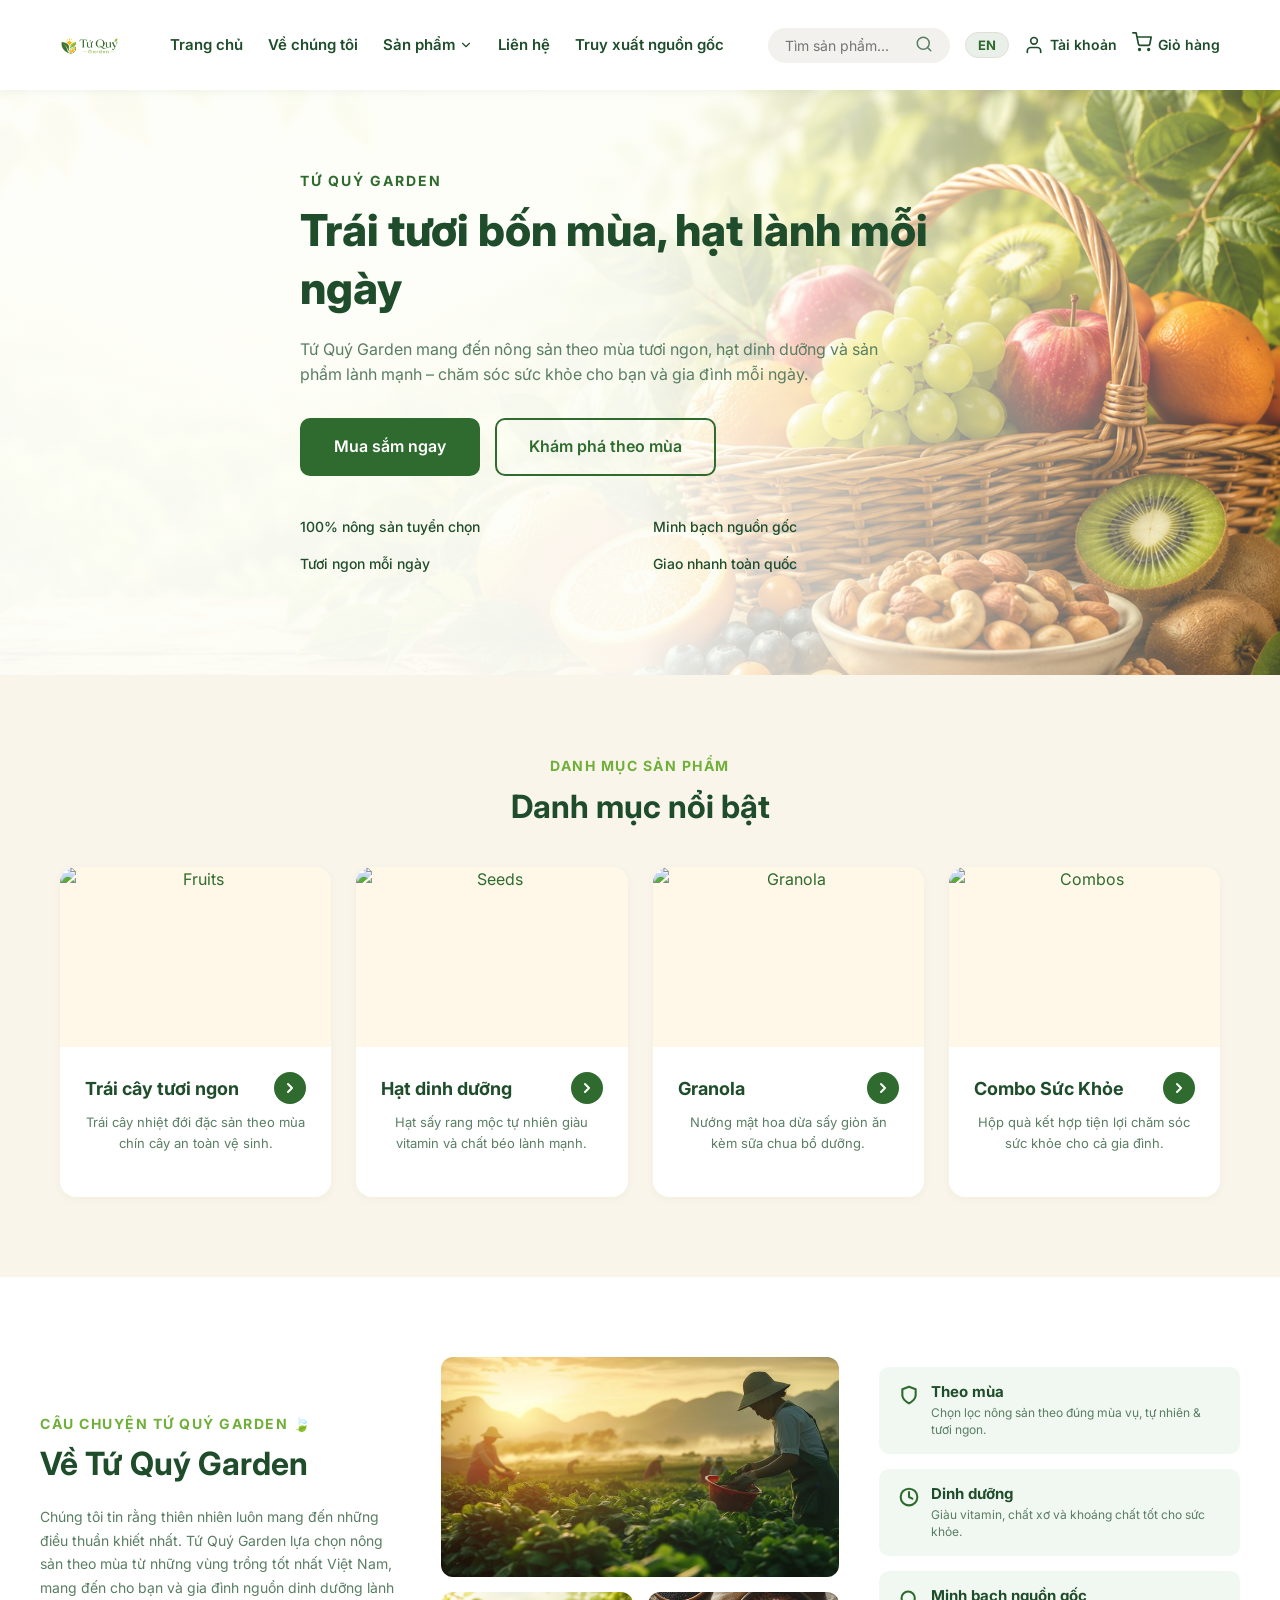
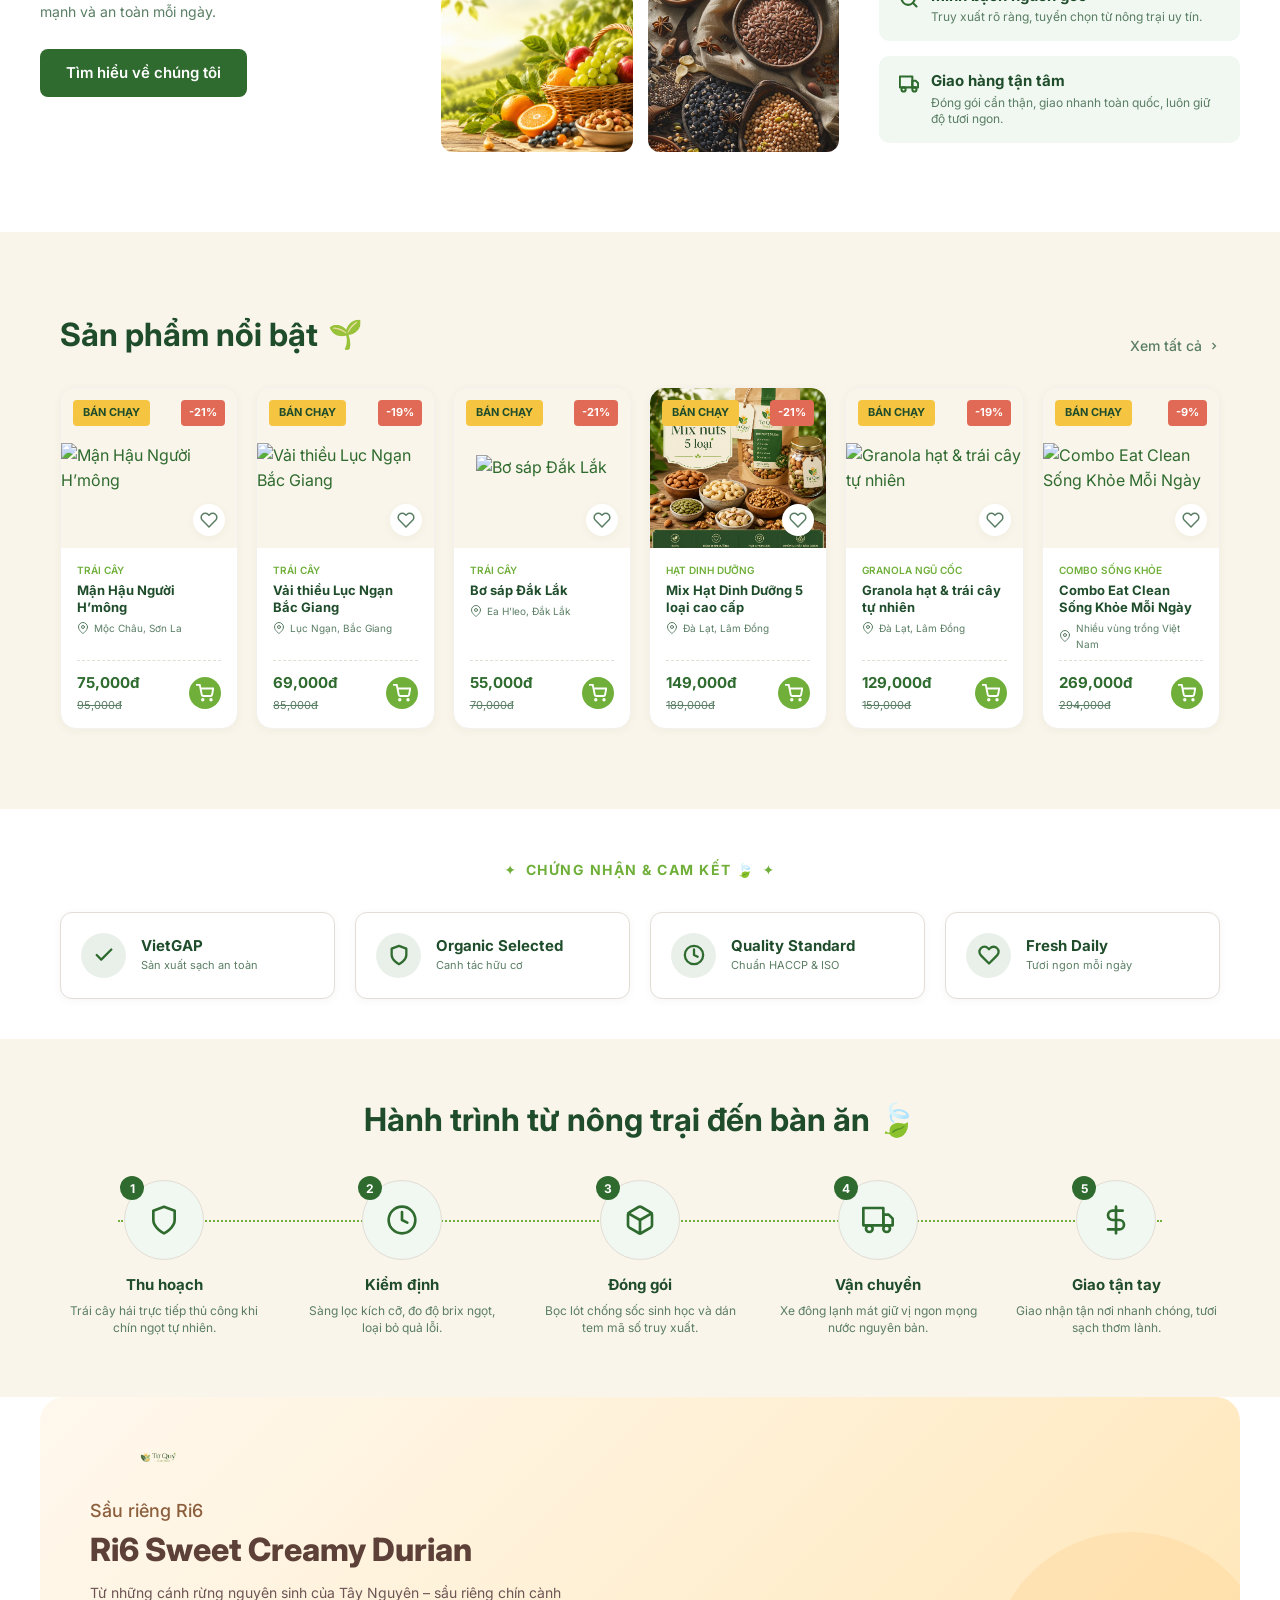
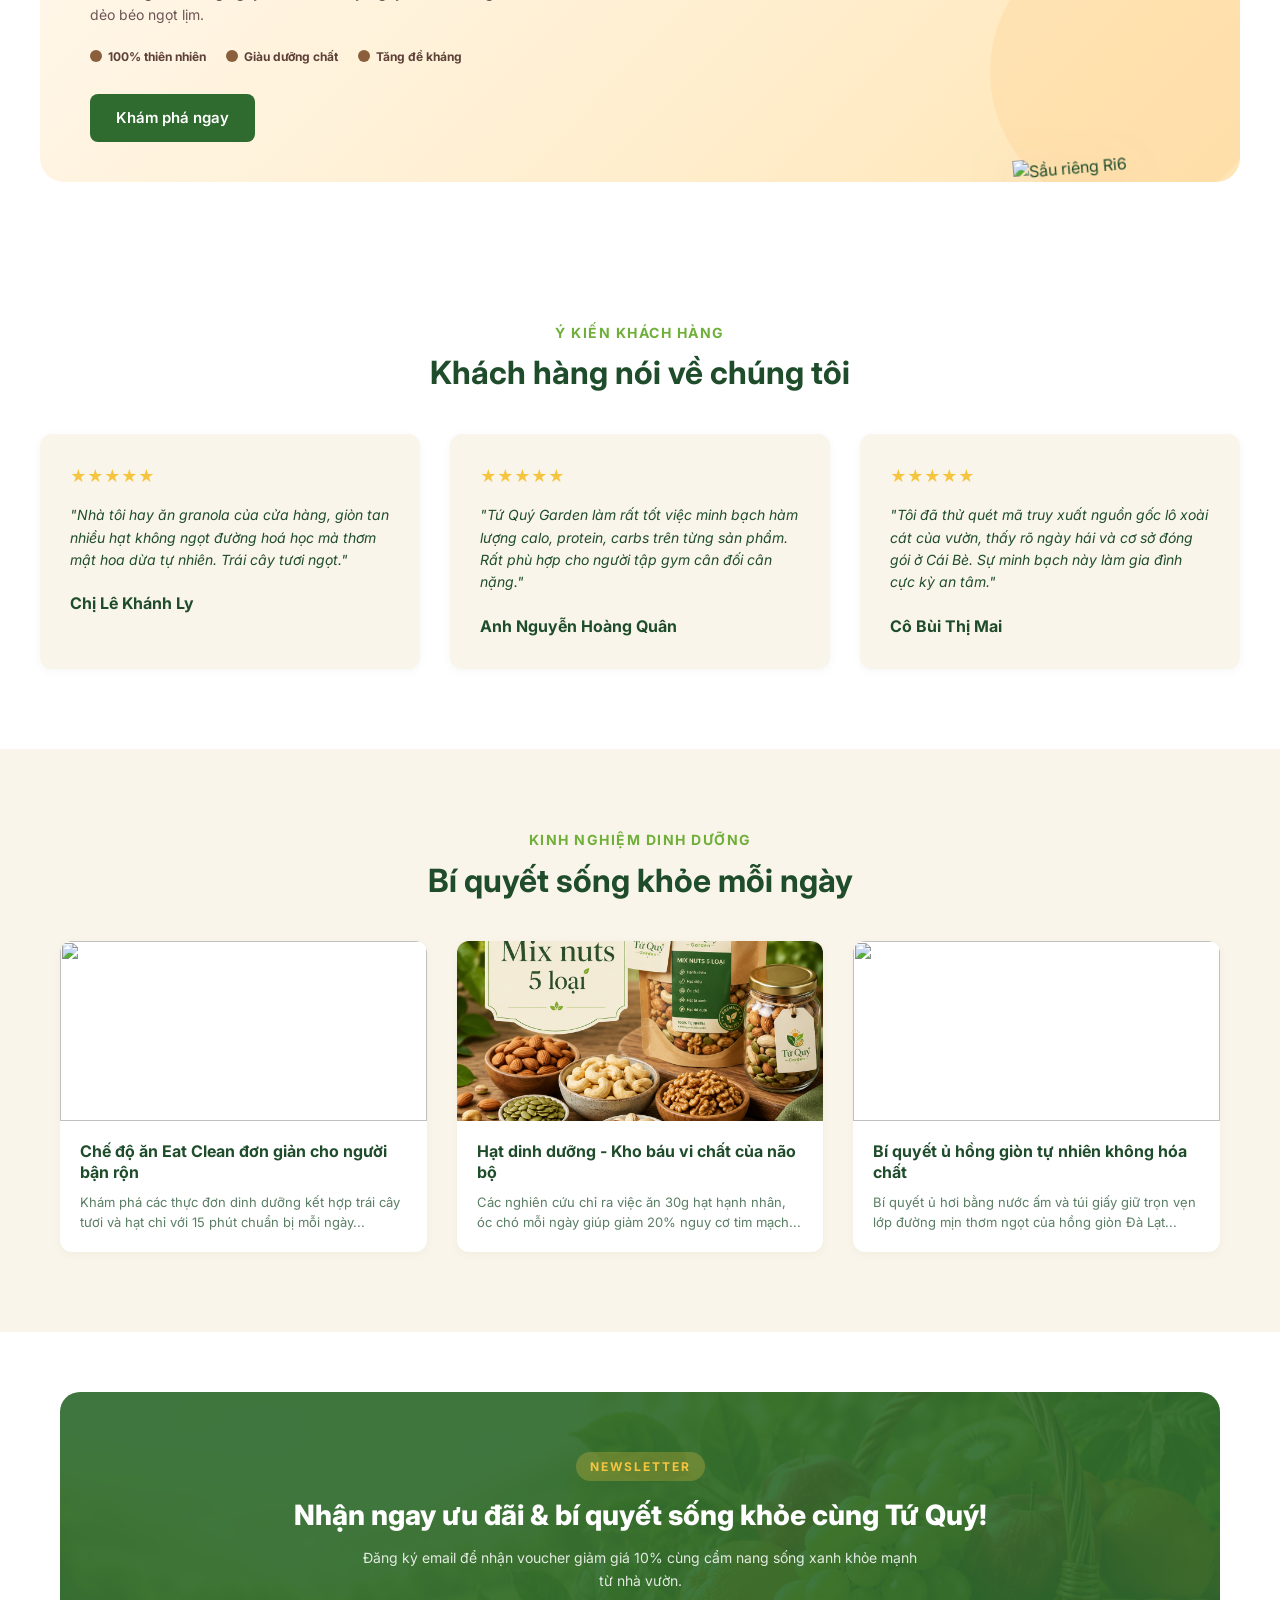
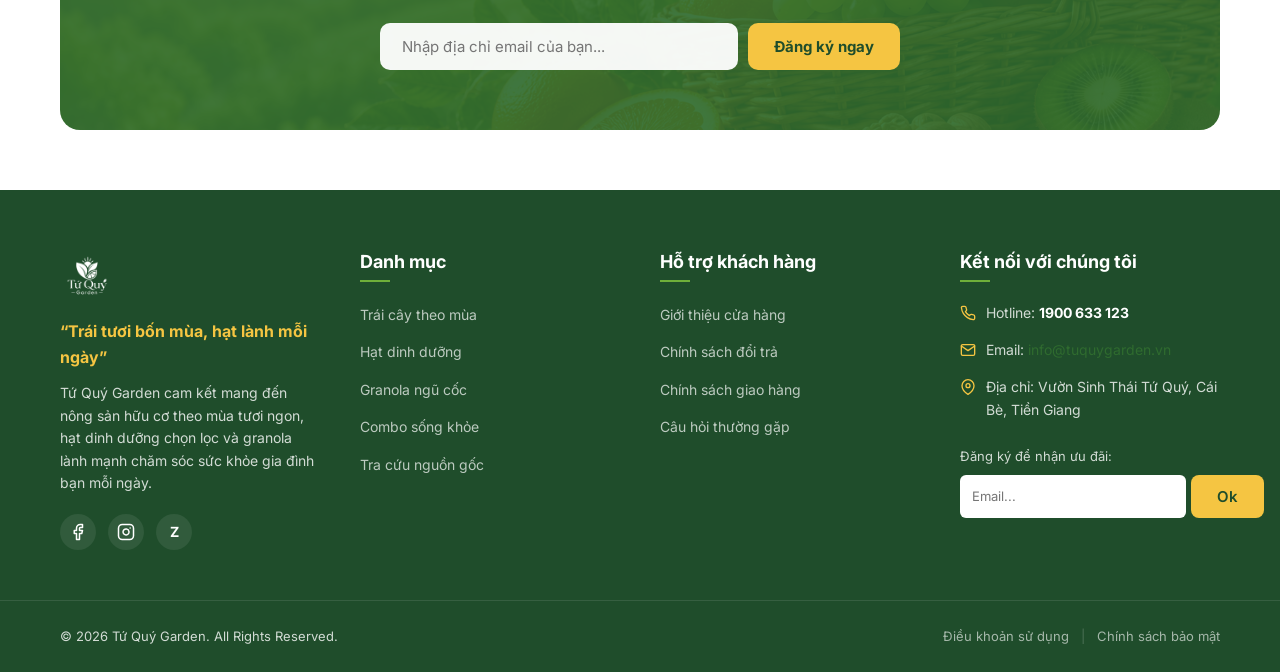
==== index.html @ 24386ca0 "Initial commit - Push code do an" ====
<!DOCTYPE html>
<html lang="vi">
<head>
  <meta charset="UTF-8">
  <meta name="viewport" content="width=device-width, initial-scale=1.0">
  <title>Tứ Quý Garden | Trái Tươi Bốn Mùa, Hạt Lành Mỗi Ngày</title>
  <meta name="description" content="Tứ Quý Garden cung cấp nông sản sạch theo mùa, hạt dinh dưỡng cao cấp, granola hữu cơ sấy tự nhiên và combo sống khỏe.">
  <link rel="icon" type="image/png" href="images/logo/logo.png">
  <link rel="stylesheet" href="styles/main.css">
</head>
<body class="lang-vi">

  <!-- HEADER -->
  <header class="main-header">
    <div class="header-container container">
      <!-- Logo -->
      <a href="index.html" class="logo">
        <img src="images/logo/logo ngang.png" alt="Tứ Quý Garden Logo" class="logo-img">
      </a>

      <!-- Mobile toggle menu -->
      <button class="mobile-toggle" id="mobile-toggle" aria-label="Toggle Navigation">
        <svg xmlns="http://www.w3.org/2000/svg" width="24" height="24" viewBox="0 0 24 24" fill="none" stroke="currentColor" stroke-width="2" stroke-linecap="round" stroke-linejoin="round">
          <line x1="3" y1="12" x2="21" y2="12"></line>
          <line x1="3" y1="6" x2="21" y2="6"></line>
          <line x1="3" y1="18" x2="21" y2="18"></line>
        </svg>
      </button>

      <!-- Navigation links -->
      <nav class="main-nav" id="main-nav">
        <ul class="nav-list">
          <li>
            <a href="index.html" class="nav-link">
              <span class="lang-vi">Trang chủ</span>
              <span class="lang-en">Home</span>
            </a>
          </li>
          <li>
            <a href="about.html" class="nav-link">
              <span class="lang-vi">Về chúng tôi</span>
              <span class="lang-en">About Us</span>
            </a>
          </li>
          <li class="dropdown">
            <a href="products.html" class="nav-link dropdown-toggle">
              <span class="lang-vi">Sản phẩm</span>
              <span class="lang-en">Products</span>
              <svg xmlns="http://www.w3.org/2000/svg" width="14" height="14" viewBox="0 0 24 24" fill="none" stroke="currentColor" stroke-width="2" stroke-linecap="round" stroke-linejoin="round" class="dropdown-chevron">
                <polyline points="6 9 12 15 18 9"></polyline>
              </svg>
            </a>
            <ul class="dropdown-menu">
              <li>
                <a href="products.html?category=all">
                  <span class="lang-vi">Tất cả sản phẩm</span>
                  <span class="lang-en">All Products</span>
                </a>
              </li>
              <li>
                <a href="products.html?category=Fruits">
                  <span class="lang-vi">Trái cây tươi</span>
                  <span class="lang-en">Fresh Fruits</span>
                </a>
              </li>
              <li>
                <a href="products.html?category=Nutritional Seeds">
                  <span class="lang-vi">Hạt dinh dưỡng</span>
                  <span class="lang-en">Nutritional Seeds</span>
                </a>
              </li>
              <li>
                <a href="products.html?category=Granola">
                  <span class="lang-vi">Granola ngũ cốc</span>
                  <span class="lang-en">Granola</span>
                </a>
              </li>
              <li>
                <a href="products.html?category=Combo Healthy">
                  <span class="lang-vi">Combo sống khỏe</span>
                  <span class="lang-en">Combo Healthy</span>
                </a>
              </li>
              <li>
                <a href="products.html?season=seasonal">
                  <span class="lang-vi">Sản phẩm theo mùa</span>
                  <span class="lang-en">Seasonal Products</span>
                </a>
              </li>
            </ul>
          </li>
          <li>
            <a href="#footer-contact" class="nav-link">
              <span class="lang-vi">Liên hệ</span>
              <span class="lang-en">Contact</span>
            </a>
          </li>
          <li>
            <a href="traceability.html" class="nav-link">
              <span class="lang-vi">Truy xuất nguồn gốc</span>
              <span class="lang-en">Traceability</span>
            </a>
          </li>
        </ul>
      </nav>

      <!-- Right actions -->
      <div class="header-actions">
        <!-- Search bar -->
        <div class="search-bar">
          <input type="text" placeholder="Tìm sản phẩm..." id="header-search-input">
          <button class="search-btn" id="header-search-btn" aria-label="Search">
            <svg xmlns="http://www.w3.org/2000/svg" width="18" height="18" viewBox="0 0 24 24" fill="none" stroke="currentColor" stroke-width="2" stroke-linecap="round" stroke-linejoin="round">
              <circle cx="11" cy="11" r="8"></circle>
              <line x1="21" y1="21" x2="16.65" y2="16.65"></line>
            </svg>
          </button>
        </div>

        <!-- Language toggle button -->
        <button class="lang-switch-btn" id="lang-toggle-btn" title="Toggle Language">
          <span class="lang-vi">EN</span>
          <span class="lang-en">VI</span>
        </button>

        <!-- Account -->
        <a href="login.html" class="action-icon-btn profile-btn" id="header-profile-btn" title="Tài khoản">
          <svg xmlns="http://www.w3.org/2000/svg" width="20" height="20" viewBox="0 0 24 24" fill="none" stroke="currentColor" stroke-width="2" stroke-linecap="round" stroke-linejoin="round">
            <path d="M20 21v-2a4 4 0 0 0-4-4H8a4 4 0 0 0-4 4v2"></path>
            <circle cx="12" cy="7" r="4"></circle>
          </svg>
          <span class="btn-text">
            <span class="lang-vi" id="header-profile-txt-vi">Tài khoản</span>
            <span class="lang-en" id="header-profile-txt-en">Account</span>
          </span>
        </a>

        <!-- Cart -->
        <a href="cart.html" class="action-icon-btn cart-btn" title="Giỏ hàng">
          <div class="cart-icon-wrapper">
            <svg xmlns="http://www.w3.org/2000/svg" width="20" height="20" viewBox="0 0 24 24" fill="none" stroke="currentColor" stroke-width="2" stroke-linecap="round" stroke-linejoin="round">
              <circle cx="9" cy="21" r="1"></circle>
              <circle cx="20" cy="21" r="1"></circle>
              <path d="M1 1h4l2.68 13.39a2 2 0 0 0 2 1.61h9.72a2 2 0 0 0 2-1.61L23 6H6"></path>
            </svg>
            <span class="cart-badge" id="header-cart-badge" style="display:none;">0</span>
          </div>
          <span class="btn-text">
            <span class="lang-vi">Giỏ hàng</span>
            <span class="lang-en">Cart</span>
          </span>
        </a>
      </div>
    </div>
  </header>

  <!-- HERO SECTION -->
  <section class="hero-section" style="background-image: url('images/image/trái cây.png'); background-size: cover; background-position: center; background-repeat: no-repeat; position: relative;">
    <!-- Overlay for readability -->
    <div style="position: absolute; inset: 0; background: linear-gradient(90deg, rgba(253,254,249,0.97) 0%, rgba(253,254,249,0.95) 50%, rgba(253,254,249,0.5) 80%, rgba(253,254,249,0.15) 100%);"></div>
    <div class="container hero-container-grid" style="position: relative; z-index: 1;">
      <div class="hero-content">
        <span class="hero-tagline">Tứ Quý Garden</span>
        <h1 class="hero-title">
          <span class="lang-vi">Trái tươi bốn mùa, hạt lành mỗi ngày</span>
          <span class="lang-en">Fresh fruits four seasons, healthy seeds every day</span>
        </h1>
        <p class="hero-desc">
          <span class="lang-vi">Tứ Quý Garden mang đến nông sản theo mùa tươi ngon, hạt dinh dưỡng và sản phẩm lành mạnh – chăm sóc sức khỏe cho bạn và gia đình mỗi ngày.</span>
          <span class="lang-en">Tứ Quý Garden delivers fresh seasonal fruits, nutritional seeds, and clean healthy items – nourishing your family's health every day.</span>
        </p>
        <div class="hero-actions">
          <a href="products.html" class="btn btn-primary btn-lg">
            <span class="lang-vi">Mua sắm ngay</span>
            <span class="lang-en">Shop Now</span>
          </a>
          <a href="products.html?season=seasonal" class="btn btn-outline btn-lg">
            <span class="lang-vi">Khám phá theo mùa</span>
            <span class="lang-en">Explore Seasonal</span>
          </a>
        </div>
        
        <div class="hero-badges-grid">
          <div class="hero-badge-item">
            <img src="https://img.icons8.com/fluency/40/checked-checkbox.png" width="36" height="36" alt="" style="border-radius:50%; flex-shrink:0;" onerror="this.style.display='none'">
            <span class="lang-vi">100% nông sản tuyển chọn</span>
            <span class="lang-en">100% premium agriculture</span>
          </div>
          <div class="hero-badge-item">
            <img src="https://img.icons8.com/fluency/40/map-pin.png" width="36" height="36" alt="" style="border-radius:50%; flex-shrink:0;" onerror="this.style.display='none'">
            <span class="lang-vi">Minh bạch nguồn gốc</span>
            <span class="lang-en">Clear origin trace</span>
          </div>
          <div class="hero-badge-item">
            <img src="https://img.icons8.com/fluency/40/leaf.png" width="36" height="36" alt="" style="border-radius:50%; flex-shrink:0;" onerror="this.style.display='none'">
            <span class="lang-vi">Tươi ngon mỗi ngày</span>
            <span class="lang-en">Fresh every day</span>
          </div>
          <div class="hero-badge-item">
            <img src="https://img.icons8.com/fluency/40/delivery.png" width="36" height="36" alt="" style="border-radius:50%; flex-shrink:0;" onerror="this.style.display='none'">
            <span class="lang-vi">Giao nhanh toàn quốc</span>
            <span class="lang-en">Fast nationwide delivery</span>
          </div>
        </div>
      </div>

      <div class="hero-image-wrapper" style="display:none;"></div>
    </div>
  </section>

  <!-- CATEGORIES -->
  <section class="section bg-cream-light">
    <div class="container text-center">
      <span class="section-tag">
        <span class="lang-vi">Danh mục sản phẩm</span>
        <span class="lang-en">Product Catalog</span>
      </span>
      <h2 class="section-title">
        <span class="lang-vi">Danh mục nổi bật</span>
        <span class="lang-en">Featured Categories</span>
      </h2>
      
      <div class="category-grid">
        <!-- Card 1 -->
        <a href="products.html?category=Fruits" class="category-card hover-lift">
          <div class="cat-img-container">
            <img src="images/fruits/Xoài cát Hòa Lộc.png" alt="Fruits">
          </div>
          <div class="cat-body">
            <div class="cat-title-row">
              <h3>
                <span class="lang-vi">Trái cây tươi ngon</span>
                <span class="lang-en">Fresh Fruits</span>
              </h3>
              <div class="cat-arrow-btn">
                <svg xmlns="http://www.w3.org/2000/svg" width="16" height="16" viewBox="0 0 24 24" fill="none" stroke="currentColor" stroke-width="3" stroke-linecap="round" stroke-linejoin="round"><polyline points="9 18 15 12 9 6"></polyline></svg>
              </div>
            </div>
            <p>
              <span class="lang-vi">Trái cây nhiệt đới đặc sản theo mùa chín cây an toàn vệ sinh.</span>
              <span class="lang-en">Tropical fruits harvested ripe from native orchards.</span>
            </p>
          </div>
        </a>
        <!-- Card 2 -->
        <a href="products.html?category=Nutritional+Seeds" class="category-card hover-lift">
          <div class="cat-img-container">
            <img src="images/granola/Nutritional Seeds.png" alt="Seeds">
          </div>
          <div class="cat-body">
            <div class="cat-title-row">
              <h3>
                <span class="lang-vi">Hạt dinh dưỡng</span>
                <span class="lang-en">Nutritional Seeds</span>
              </h3>
              <div class="cat-arrow-btn">
                <svg xmlns="http://www.w3.org/2000/svg" width="16" height="16" viewBox="0 0 24 24" fill="none" stroke="currentColor" stroke-width="3" stroke-linecap="round" stroke-linejoin="round"><polyline points="9 18 15 12 9 6"></polyline></svg>
              </div>
            </div>
            <p>
              <span class="lang-vi">Hạt sấy rang mộc tự nhiên giàu vitamin và chất béo lành mạnh.</span>
              <span class="lang-en">Roasted seeds packed with healthy vitamins and proteins.</span>
            </p>
          </div>
        </a>
        <!-- Card 3 -->
        <a href="products.html?category=Granola" class="category-card hover-lift">
          <div class="cat-img-container">
            <img src="images/granola/Granola.png" alt="Granola">
          </div>
          <div class="cat-body">
            <div class="cat-title-row">
              <h3>
                <span class="lang-vi">Granola</span>
                <span class="lang-en">Granola Cereal</span>
              </h3>
              <div class="cat-arrow-btn">
                <svg xmlns="http://www.w3.org/2000/svg" width="16" height="16" viewBox="0 0 24 24" fill="none" stroke="currentColor" stroke-width="3" stroke-linecap="round" stroke-linejoin="round"><polyline points="9 18 15 12 9 6"></polyline></svg>
              </div>
            </div>
            <p>
              <span class="lang-vi">Nướng mật hoa dừa sấy giòn ăn kèm sữa chua bổ dưỡng.</span>
              <span class="lang-en">Baked with organic coconut syrup for a perfect breakfast.</span>
            </p>
          </div>
        </a>
        <!-- Card 4 -->
        <a href="products.html?category=Combo+Healthy" class="category-card hover-lift">
          <div class="cat-img-container">
            <img src="images/combo/Combo.png" alt="Combos">
          </div>
          <div class="cat-body">
            <div class="cat-title-row">
              <h3>
                <span class="lang-vi">Combo Sức Khỏe</span>
                <span class="lang-en">Combo Healthy</span>
              </h3>
              <div class="cat-arrow-btn">
                <svg xmlns="http://www.w3.org/2000/svg" width="16" height="16" viewBox="0 0 24 24" fill="none" stroke="currentColor" stroke-width="3" stroke-linecap="round" stroke-linejoin="round"><polyline points="9 18 15 12 9 6"></polyline></svg>
              </div>
            </div>
            <p>
              <span class="lang-vi">Hộp quà kết hợp tiện lợi chăm sóc sức khỏe cho cả gia đình.</span>
              <span class="lang-en">Healthy combo boxes curated for family nourishment.</span>
            </p>
          </div>
        </a>
      </div>
    </div>
  </section>

  <!-- STORY PREVIEW -->
  <section class="section container">
    <div class="story-layout">
      <!-- Cột 1: Giới thiệu -->
      <div class="story-text-col">
        <span class="section-tag">
          <span class="lang-vi">Câu chuyện Tứ Quý Garden 🍃</span>
          <span class="lang-en">Our Story 🍃</span>
        </span>
        <h2 class="section-title">
          <span class="lang-vi">Về Tứ Quý Garden</span>
          <span class="lang-en">Tứ Quý Garden</span>
        </h2>
        <p style="line-height: 1.7; margin-top: 20px; color: var(--color-text-light); font-size: 14px;">
          <span class="lang-vi">Chúng tôi tin rằng thiên nhiên luôn mang đến những điều thuần khiết nhất. Tứ Quý Garden lựa chọn nông sản theo mùa từ những vùng trồng tốt nhất Việt Nam, mang đến cho bạn và gia đình nguồn dinh dưỡng lành mạnh và an toàn mỗi ngày.</span>
          <span class="lang-en">We believe nature always provides the purest gifts. Tứ Quý Garden selects seasonal produce from Vietnam's finest growing regions, bringing your family safe and nutritious food every day.</span>
        </p>
        <a href="about.html" class="btn btn-primary" style="margin-top: 25px;">
          <span class="lang-vi">Tìm hiểu về chúng tôi</span>
          <span class="lang-en">Learn About Us</span>
        </a>
      </div>
      
      <!-- Cột 2: Lưới 3 ảnh (fixed overflow) -->
      <div class="story-images-grid">
        <div style="width:100%; height:220px; overflow:hidden; border-radius:12px;">
          <img src="images/image/image2.jpg" alt="Farmer working" style="width:100%; height:100%; object-fit:cover;">
        </div>
        <div class="story-images-row-2">
          <div style="flex:1; height:160px; overflow:hidden; border-radius:12px;">
            <img src="images/image/trái cây.png" alt="Fresh fruits" style="width:100%; height:100%; object-fit:cover;">
          </div>
          <div style="flex:1; height:160px; overflow:hidden; border-radius:12px;">
            <img src="images/image/seed.jpg" alt="Seeds" style="width:100%; height:100%; object-fit:cover;">
          </div>
        </div>
      </div>
      
      <!-- Cột 3: Lưới 4 thẻ tính năng -->
      <div class="story-features">
        <div class="story-feature-card">
          <div class="story-feature-icon">
            <svg xmlns="http://www.w3.org/2000/svg" width="20" height="20" viewBox="0 0 24 24" fill="none" stroke="currentColor" stroke-width="2.5" stroke-linecap="round" stroke-linejoin="round"><path d="M12 22s8-4 8-10V5l-8-3-8 3v7c0 6 8 10 8 10z"></path></svg>
          </div>
          <div class="story-feature-info">
            <h4><span class="lang-vi">Theo mùa</span><span class="lang-en">Seasonal</span></h4>
            <p><span class="lang-vi">Chọn lọc nông sản theo đúng mùa vụ, tự nhiên &amp; tươi ngon.</span><span class="lang-en">Carefully selected seasonal produce, natural &amp; fresh.</span></p>
          </div>
        </div>
        <div class="story-feature-card">
          <div class="story-feature-icon">
            <svg xmlns="http://www.w3.org/2000/svg" width="20" height="20" viewBox="0 0 24 24" fill="none" stroke="currentColor" stroke-width="2.5" stroke-linecap="round" stroke-linejoin="round"><circle cx="12" cy="12" r="10"></circle><polyline points="12 6 12 12 16 14"></polyline></svg>
          </div>
          <div class="story-feature-info">
            <h4><span class="lang-vi">Dinh dưỡng</span><span class="lang-en">Nutritious</span></h4>
            <p><span class="lang-vi">Giàu vitamin, chất xơ và khoáng chất tốt cho sức khỏe.</span><span class="lang-en">Rich in vitamins, fiber and minerals for great health.</span></p>
          </div>
        </div>
        <div class="story-feature-card">
          <div class="story-feature-icon">
            <svg xmlns="http://www.w3.org/2000/svg" width="20" height="20" viewBox="0 0 24 24" fill="none" stroke="currentColor" stroke-width="2.5" stroke-linecap="round" stroke-linejoin="round"><circle cx="11" cy="11" r="8"></circle><line x1="21" y1="21" x2="16.65" y2="16.65"></line></svg>
          </div>
          <div class="story-feature-info">
            <h4><span class="lang-vi">Minh bạch nguồn gốc</span><span class="lang-en">Traceable Origin</span></h4>
            <p><span class="lang-vi">Truy xuất rõ ràng, tuyển chọn từ nông trại uy tín.</span><span class="lang-en">Clear traceability from certified partner farms.</span></p>
          </div>
        </div>
        <div class="story-feature-card">
          <div class="story-feature-icon">
            <svg xmlns="http://www.w3.org/2000/svg" width="20" height="20" viewBox="0 0 24 24" fill="none" stroke="currentColor" stroke-width="2.5" stroke-linecap="round" stroke-linejoin="round"><path d="M1 3h15v13H1z"></path><path d="M16 8h4l3 3v5h-7V8z"></path><circle cx="5.5" cy="18.5" r="2.5"></circle><circle cx="18.5" cy="18.5" r="2.5"></circle></svg>
          </div>
          <div class="story-feature-info">
            <h4><span class="lang-vi">Giao hàng tận tâm</span><span class="lang-en">Dedicated Delivery</span></h4>
            <p><span class="lang-vi">Đóng gói cẩn thận, giao nhanh toàn quốc, luôn giữ độ tươi ngon.</span><span class="lang-en">Careful packing, fast nationwide delivery, always fresh.</span></p>
          </div>
        </div>
      </div>
    </div>
  </section>

  <!-- FEATURED PRODUCTS - HORIZONTAL LAYOUT -->
  <section class="section bg-cream-light">
    <div class="container">
      <div class="section-header-flex" style="margin-bottom: 30px;">
        <div style="display:flex; align-items:center; gap:10px;">
          <h2 class="section-title">
            <span class="lang-vi">Sản phẩm nổi bật</span>
            <span class="lang-en">Featured Products</span>
          </h2>
          <span style="font-size:28px;">🌱</span>
        </div>
        <a href="products.html" style="color: var(--color-text-light); font-weight: 500; font-size: 14px; display:flex; align-items:center; gap:6px;">
          <span class="lang-vi">Xem tất cả</span>
          <span class="lang-en">View All</span>
          <svg xmlns="http://www.w3.org/2000/svg" width="12" height="14" viewBox="0 0 24 24" fill="none" stroke="currentColor" stroke-width="2.5"><polyline points="9 18 15 12 9 6"></polyline></svg>
        </a>
      </div>

      <!-- 6 horizontal product cards in a row -->
      <div id="featured-products-grid" style="display:grid; grid-template-columns: repeat(6, 1fr); gap:18px;">
        <!-- Dynamically rendered by JS -->
      </div>
    </div>
  </section>

  <!-- CERTIFICATIONS -->
  <section class="section bg-white" style="padding-bottom: 40px; padding-top: 50px;">
    <div class="container text-center">
      <span class="section-tag" style="display: flex; justify-content: center; align-items: center; gap: 8px;">
        <span>✦</span>
        <span class="lang-vi">Chứng nhận & Cam Kết 🍃</span>
        <span class="lang-en">Certifications & Commitments 🍃</span>
        <span>✦</span>
      </span>
      
      <div style="display: grid; grid-template-columns: repeat(auto-fit, minmax(220px, 1fr)); gap: 20px; margin-top: 30px;">
        <div style="background-color: var(--color-white); border: 1px solid var(--color-gray-border); padding: 20px; border-radius: 12px; display: flex; align-items: center; gap: 15px; box-shadow: var(--shadow-sm);">
          <div style="width: 45px; height: 45px; background-color: rgba(47, 107, 47, 0.1); border-radius: 50%; display: flex; align-items: center; justify-content: center; color: var(--color-primary); flex-shrink: 0;">
            <svg xmlns="http://www.w3.org/2000/svg" width="22" height="22" viewBox="0 0 24 24" fill="none" stroke="currentColor" stroke-width="2.5" stroke-linecap="round" stroke-linejoin="round"><polyline points="20 6 9 17 4 12"></polyline></svg>
          </div>
          <div style="text-align: left;">
            <h4 style="font-size: 15px; margin-bottom: 2px;">VietGAP</h4>
            <p style="font-size: 11px; color: var(--color-text-light);">
              <span class="lang-vi">Sản xuất sạch an toàn</span>
              <span class="lang-en">Clean agriculture</span>
            </p>
          </div>
        </div>
        <div style="background-color: var(--color-white); border: 1px solid var(--color-gray-border); padding: 20px; border-radius: 12px; display: flex; align-items: center; gap: 15px; box-shadow: var(--shadow-sm);">
          <div style="width: 45px; height: 45px; background-color: rgba(47, 107, 47, 0.1); border-radius: 50%; display: flex; align-items: center; justify-content: center; color: var(--color-primary); flex-shrink: 0;">
            <svg xmlns="http://www.w3.org/2000/svg" width="22" height="22" viewBox="0 0 24 24" fill="none" stroke="currentColor" stroke-width="2.5" stroke-linecap="round" stroke-linejoin="round"><path d="M12 22s8-4 8-10V5l-8-3-8 3v7c0 6 8 10 8 10z"></path></svg>
          </div>
          <div style="text-align: left;">
            <h4 style="font-size: 15px; margin-bottom: 2px;">Organic Selected</h4>
            <p style="font-size: 11px; color: var(--color-text-light);">
              <span class="lang-vi">Canh tác hữu cơ</span>
              <span class="lang-en">Organic selection</span>
            </p>
          </div>
        </div>
        <div style="background-color: var(--color-white); border: 1px solid var(--color-gray-border); padding: 20px; border-radius: 12px; display: flex; align-items: center; gap: 15px; box-shadow: var(--shadow-sm);">
          <div style="width: 45px; height: 45px; background-color: rgba(47, 107, 47, 0.1); border-radius: 50%; display: flex; align-items: center; justify-content: center; color: var(--color-primary); flex-shrink: 0;">
            <svg xmlns="http://www.w3.org/2000/svg" width="22" height="22" viewBox="0 0 24 24" fill="none" stroke="currentColor" stroke-width="2.5" stroke-linecap="round" stroke-linejoin="round"><circle cx="12" cy="12" r="10"></circle><polyline points="12 6 12 12 16 14"></polyline></svg>
          </div>
          <div style="text-align: left;">
            <h4 style="font-size: 15px; margin-bottom: 2px;">Quality Standard</h4>
            <p style="font-size: 11px; color: var(--color-text-light);">
              <span class="lang-vi">Chuẩn HACCP & ISO</span>
              <span class="lang-en">Certified standards</span>
            </p>
          </div>
        </div>
        <div style="background-color: var(--color-white); border: 1px solid var(--color-gray-border); padding: 20px; border-radius: 12px; display: flex; align-items: center; gap: 15px; box-shadow: var(--shadow-sm);">
          <div style="width: 45px; height: 45px; background-color: rgba(47, 107, 47, 0.1); border-radius: 50%; display: flex; align-items: center; justify-content: center; color: var(--color-primary); flex-shrink: 0;">
            <svg xmlns="http://www.w3.org/2000/svg" width="22" height="22" viewBox="0 0 24 24" fill="none" stroke="currentColor" stroke-width="2.5" stroke-linecap="round" stroke-linejoin="round"><path d="M20.84 4.61a5.5 5.5 0 0 0-7.78 0L12 5.67l-1.06-1.06a5.5 5.5 0 0 0-7.78 7.78l1.06 1.06L12 21.23l7.78-7.78 1.06-1.06a5.5 5.5 0 0 0 0-7.78z"></path></svg>
          </div>
          <div style="text-align: left;">
            <h4 style="font-size: 15px; margin-bottom: 2px;">Fresh Daily</h4>
            <p style="font-size: 11px; color: var(--color-text-light);">
              <span class="lang-vi">Tươi ngon mỗi ngày</span>
              <span class="lang-en">100% fresh guarantee</span>
            </p>
          </div>
        </div>
      </div>
    </div>
  </section>

  <!-- PRODUCE JOURNEY FLOWCHART -->
  <section class="section bg-cream-light" style="padding-top: 60px; padding-bottom: 60px;">
    <div class="container">
      <div class="text-center" style="max-width: 600px; margin: 0 auto 30px auto;">
        <h2 class="section-title" style="display: flex; justify-content: center; align-items: center; gap: 8px;">
          <span class="lang-vi">Hành trình từ nông trại đến bàn ăn 🍃</span>
          <span class="lang-en">Farm-to-Table Journey 🍃</span>
        </h2>
      </div>

      <div class="flowchart-horizontal">
        <div class="flowchart-line"></div>
        
        <!-- Step 1 -->
        <div class="flowchart-step">
          <div class="flowchart-icon-box">
            <div class="flowchart-number">1</div>
            <svg xmlns="http://www.w3.org/2000/svg" width="32" height="32" viewBox="0 0 24 24" fill="none" stroke="currentColor" stroke-width="2" stroke-linecap="round" stroke-linejoin="round"><path d="M12 22s8-4 8-10V5l-8-3-8 3v7c0 6 8 10 8 10z"></path></svg>
          </div>
          <h4>
            <span class="lang-vi">Thu hoạch</span>
            <span class="lang-en">Harvest</span>
          </h4>
          <p>
            <span class="lang-vi">Trái cây hái trực tiếp thủ công khi chín ngọt tự nhiên.</span>
            <span class="lang-en">Hand-picked at peak sweetness directly in partner gardens.</span>
          </p>
        </div>

        <!-- Step 2 -->
        <div class="flowchart-step">
          <div class="flowchart-icon-box">
            <div class="flowchart-number">2</div>
            <svg xmlns="http://www.w3.org/2000/svg" width="32" height="32" viewBox="0 0 24 24" fill="none" stroke="currentColor" stroke-width="2" stroke-linecap="round" stroke-linejoin="round"><circle cx="12" cy="12" r="10"></circle><polyline points="12 6 12 12 16 14"></polyline></svg>
          </div>
          <h4>
            <span class="lang-vi">Kiểm định</span>
            <span class="lang-en">Inspection</span>
          </h4>
          <p>
            <span class="lang-vi">Sàng lọc kích cỡ, đo độ brix ngọt, loại bỏ quả lỗi.</span>
            <span class="lang-en">Inspect sizes, sugar levels, and reject imperfect fruits.</span>
          </p>
        </div>

        <!-- Step 3 -->
        <div class="flowchart-step">
          <div class="flowchart-icon-box">
            <div class="flowchart-number">3</div>
            <svg xmlns="http://www.w3.org/2000/svg" width="32" height="32" viewBox="0 0 24 24" fill="none" stroke="currentColor" stroke-width="2" stroke-linecap="round" stroke-linejoin="round"><path d="M21 16V8a2 2 0 0 0-1-1.73l-7-4a2 2 0 0 0-2 0l-7 4A2 2 0 0 0 3 8v8a2 2 0 0 0 1 1.73l7 4a2 2 0 0 0 2 0l7-4A2 2 0 0 0 21 16z"></path><polyline points="3.27 6.96 12 12.01 20.73 6.96"></polyline><line x1="12" y1="22.08" x2="12" y2="12"></line></svg>
          </div>
          <h4>
            <span class="lang-vi">Đóng gói</span>
            <span class="lang-en">Packaging</span>
          </h4>
          <p>
            <span class="lang-vi">Bọc lót chống sốc sinh học và dán tem mã số truy xuất.</span>
            <span class="lang-en">Wrapped in biodegradable wrappers with traceable batch tags.</span>
          </p>
        </div>

        <!-- Step 4 -->
        <div class="flowchart-step">
          <div class="flowchart-icon-box">
            <div class="flowchart-number">4</div>
            <svg xmlns="http://www.w3.org/2000/svg" width="32" height="32" viewBox="0 0 24 24" fill="none" stroke="currentColor" stroke-width="2" stroke-linecap="round" stroke-linejoin="round"><rect x="1" y="3" width="15" height="13"></rect><polygon points="16 8 20 8 23 11 23 16 16 16 16 8"></polygon><circle cx="5.5" cy="18.5" r="2.5"></circle><circle cx="18.5" cy="18.5" r="2.5"></circle></svg>
          </div>
          <h4>
            <span class="lang-vi">Vận chuyển</span>
            <span class="lang-en">Transport</span>
          </h4>
          <p>
            <span class="lang-vi">Xe đông lạnh mát giữ vị ngon mọng nước nguyên bản.</span>
            <span class="lang-en">Temperature-controlled trucking to secure crisp texture.</span>
          </p>
        </div>

        <!-- Step 5 -->
        <div class="flowchart-step">
          <div class="flowchart-icon-box">
            <div class="flowchart-number">5</div>
            <svg xmlns="http://www.w3.org/2000/svg" width="32" height="32" viewBox="0 0 24 24" fill="none" stroke="currentColor" stroke-width="2" stroke-linecap="round" stroke-linejoin="round"><path d="M12 2v20"></path><path d="M17 5H9.5a3.5 3.5 0 0 0 0 7h5a3.5 3.5 0 0 1 0 7H6"></path></svg>
          </div>
          <h4>
            <span class="lang-vi">Giao tận tay</span>
            <span class="lang-en">Delivery</span>
          </h4>
          <p>
            <span class="lang-vi">Giao nhận tận nơi nhanh chóng, tươi sạch thơm lành.</span>
            <span class="lang-en">Enjoying fresh seasonal fruit packs served right to your table.</span>
          </p>
        </div>
      </div>
    </div>
  </section>

  <!-- MID BANNER - DURIAN RI6 -->
  <section class="section container" style="padding-top: 0; padding-bottom: 60px;">
    <div style="position:relative; overflow:hidden; border-radius:24px; background: linear-gradient(135deg, #FFF8EE 0%, #FFF0D4 50%, #FFE5B4 100%); display:flex; justify-content:space-between; align-items:stretch; min-height:320px;">
      <!-- Left text content -->
      <div style="flex:1; padding:40px 50px; display:flex; flex-direction:column; justify-content:center; z-index:2;">
        <img src="images/logo/logo ngang.png" alt="Logo" style="max-height:40px; max-width:140px; object-fit:contain; margin-bottom:20px; filter:saturate(0.7);">
        <span style="color:#8B5E3C; font-size:18px; font-weight:500; margin-bottom:6px;">
          <span class="lang-vi">Sầu riêng Ri6</span>
          <span class="lang-en">Ri6 Durian</span>
        </span>
        <h3 style="font-size:32px; font-weight:800; color:#5D4037; margin-bottom:12px; line-height:1.2;">Ri6 Sweet Creamy Durian</h3>
        <p style="font-size:14px; color:#6D5555; margin-bottom:20px; max-width:480px; line-height:1.6;">
          <span class="lang-vi">Từ những cánh rừng nguyên sinh của Tây Nguyên – sầu riêng chín cành dẻo béo ngọt lịm.</span>
          <span class="lang-en">From the pristine forests of the Central Highlands – ripe, creamy, buttery-sweet durian.</span>
        </p>
        <div style="display:flex; gap:20px; margin-bottom:28px; flex-wrap:wrap;">
          <div style="display:flex; align-items:center; gap:6px;">
            <svg xmlns="http://www.w3.org/2000/svg" width="12" height="12" viewBox="0 0 24 24" fill="#8B5E3C" stroke="none"><circle cx="12" cy="12" r="12"/></svg>
            <span style="color:#5D4037; font-size:12px; font-weight:700;"><span class="lang-vi">100% thiên nhiên</span><span class="lang-en">100% natural</span></span>
          </div>
          <div style="display:flex; align-items:center; gap:6px;">
            <svg xmlns="http://www.w3.org/2000/svg" width="12" height="12" viewBox="0 0 24 24" fill="#8B5E3C" stroke="none"><circle cx="12" cy="12" r="12"/></svg>
            <span style="color:#5D4037; font-size:12px; font-weight:700;"><span class="lang-vi">Giàu dưỡng chất</span><span class="lang-en">Nutrient rich</span></span>
          </div>
          <div style="display:flex; align-items:center; gap:6px;">
            <svg xmlns="http://www.w3.org/2000/svg" width="12" height="12" viewBox="0 0 24 24" fill="#8B5E3C" stroke="none"><circle cx="12" cy="12" r="12"/></svg>
            <span style="color:#5D4037; font-size:12px; font-weight:700;"><span class="lang-vi">Tăng đề kháng</span><span class="lang-en">Boosts immunity</span></span>
          </div>
        </div>
        <a href="detail.html?id=32" class="btn btn-primary" style="align-self:flex-start; border-radius:8px;">
          <span class="lang-vi">Khám phá ngay</span><span class="lang-en">Explore Now</span>
        </a>
      </div>
      <!-- Right: fruit image -->
      <div style="width:340px; position:relative; flex-shrink:0; display:flex; align-items:flex-end; justify-content:center;">
        <!-- Decorative circle bg -->
        <div style="position:absolute; right:-30px; bottom:-30px; width:280px; height:280px; background:rgba(255,213,150,0.4); border-radius:50%;"></div>
        <img src="images/fruits/Sầu riêng Musang.png" alt="Sầu riêng Ri6" style="max-height:280px; max-width:300px; object-fit:contain; filter:drop-shadow(0 12px 24px rgba(139,94,60,0.25)); position:relative; z-index:1; transform:rotate(-5deg);">
      </div>
    </div>
  </section>

  <!-- CUSTOMER REVIEWS -->
  <section class="section container">
    <div class="text-center" style="max-width: 600px; margin: 0 auto 40px auto;">
      <span class="section-tag">
        <span class="lang-vi">Ý kiến khách hàng</span><span class="lang-en">Client Reviews</span>
      </span>
      <h2 class="section-title">
        <span class="lang-vi">Khách hàng nói về chúng tôi</span>
        <span class="lang-en">What Our Customers Say</span>
      </h2>
    </div>

    <div style="display: grid; grid-template-columns: repeat(auto-fit, minmax(280px, 1fr)); gap: 30px;">
      <div style="background-color: var(--color-cream-light); padding: 30px; border-radius: 12px; box-shadow: var(--shadow-sm);">
        <div style="color: var(--color-yellow); font-size: 16px; margin-bottom: 15px;">&#9733;&#9733;&#9733;&#9733;&#9733;</div>
        <p style="font-style: italic; font-size: 14px; color: var(--color-text-dark); margin-bottom: 20px; line-height: 1.6;">
          "Nhà tôi hay ăn granola của cửa hàng, giòn tan nhiều hạt không ngọt đường hoá học mà thơm mật hoa dừa tự nhiên. Trái cây tươi ngọt."
        </p>
        <strong>Chị Lê Khánh Ly</strong>
      </div>
      <div style="background-color: var(--color-cream-light); padding: 30px; border-radius: 12px; box-shadow: var(--shadow-sm);">
        <div style="color: var(--color-yellow); font-size: 16px; margin-bottom: 15px;">&#9733;&#9733;&#9733;&#9733;&#9733;</div>
        <p style="font-style: italic; font-size: 14px; color: var(--color-text-dark); margin-bottom: 20px; line-height: 1.6;">
          "Tứ Quý Garden làm rất tốt việc minh bạch hàm lượng calo, protein, carbs trên từng sản phẩm. Rất phù hợp cho người tập gym cân đối cân nặng."
        </p>
        <strong>Anh Nguyễn Hoàng Quân</strong>
      </div>
      <div style="background-color: var(--color-cream-light); padding: 30px; border-radius: 12px; box-shadow: var(--shadow-sm);">
        <div style="color: var(--color-yellow); font-size: 16px; margin-bottom: 15px;">&#9733;&#9733;&#9733;&#9733;&#9733;</div>
        <p style="font-style: italic; font-size: 14px; color: var(--color-text-dark); margin-bottom: 20px; line-height: 1.6;">
          "Tôi đã thử quét mã truy xuất nguồn gốc lô xoài cát của vườn, thấy rõ ngày hái và cơ sở đóng gói ở Cái Bè. Sự minh bạch này làm gia đình cực kỳ an tâm."
        </p>
        <strong>Cô Bùi Thị Mai</strong>
      </div>
    </div>
  </section>

  <!-- HEALTH TIPS / BLOGS -->
  <section class="section bg-cream-light">
    <div class="container">
      <div class="text-center" style="max-width: 600px; margin: 0 auto 40px auto;">
        <span class="section-tag">
          <span class="lang-vi">Kinh nghiệm dinh dưỡng</span><span class="lang-en">Nutrition Articles</span>
        </span>
        <h2 class="section-title">
          <span class="lang-vi">Bí quyết sống khỏe mỗi ngày</span>
          <span class="lang-en">Healthy Living Tips Every Day</span>
        </h2>
      </div>

      <div style="display: grid; grid-template-columns: repeat(auto-fit, minmax(300px, 1fr)); gap: 30px;">
        <div style="background: white; border-radius: 12px; overflow: hidden; box-shadow: var(--shadow-sm);">
          <div style="height: 180px; overflow: hidden;">
            <img src="images/fruits/Quýt đường.png" alt="" style="width:100%; height:100%; object-fit:cover;">
          </div>
          <div style="padding: 20px;">
            <h4 style="font-size:16px; margin-bottom:10px;">Chế độ ăn Eat Clean đơn giản cho người bận rộn</h4>
            <p style="font-size:13px; color:var(--color-text-light); line-height: 1.5;">Khám phá các thực đơn dinh dưỡng kết hợp trái cây tươi và hạt chỉ với 15 phút chuẩn bị mỗi ngày...</p>
          </div>
        </div>
        <div style="background: white; border-radius: 12px; overflow: hidden; box-shadow: var(--shadow-sm);">
          <div style="height: 180px; overflow: hidden;">
            <img src="images/granola/Mix hạt.png" alt="" style="width:100%; height:100%; object-fit:cover;">
          </div>
          <div style="padding: 20px;">
            <h4 style="font-size:16px; margin-bottom:10px;">Hạt dinh dưỡng - Kho báu vi chất của não bộ</h4>
            <p style="font-size:13px; color:var(--color-text-light); line-height: 1.5;">Các nghiên cứu chỉ ra việc ăn 30g hạt hạnh nhân, óc chó mỗi ngày giúp giảm 20% nguy cơ tim mạch...</p>
          </div>
        </div>
        <div style="background: white; border-radius: 12px; overflow: hidden; box-shadow: var(--shadow-sm);">
          <div style="height: 180px; overflow: hidden;">
            <img src="images/combo/Combo.png" alt="" style="width:100%; height:100%; object-fit:cover;">
          </div>
          <div style="padding: 20px;">
            <h4 style="font-size:16px; margin-bottom:10px;">Bí quyết ủ hồng giòn tự nhiên không hóa chất</h4>
            <p style="font-size:13px; color:var(--color-text-light); line-height: 1.5;">Bí quyết ủ hơi bằng nước ấm và túi giấy giữ trọn vẹn lớp đường mịn thơm ngọt của hồng giòn Đà Lạt...</p>
          </div>
        </div>
      </div>
    </div>
  </section>

  <!-- NEWSLETTER SIGNUP -->
  <section class="newsletter-banner-section container" style="margin-top: 60px; margin-bottom: 60px;">
    <div style="position:relative; overflow:hidden; background-color: var(--color-primary); border-radius: 20px; padding: 60px 40px; text-align: center; color: white;">
      <!-- Faded background image -->
      <div style="position:absolute; inset:0; background-image:url('images/image/trái cây.png'); background-size:cover; background-position:center; opacity:0.08;"></div>
      <div style="position:relative; z-index:1;">
        <span style="display:inline-block; background:rgba(245,197,66,0.25); color:var(--color-yellow); font-size:12px; font-weight:700; letter-spacing:2px; text-transform:uppercase; padding:5px 14px; border-radius:20px; margin-bottom:16px;">Newsletter</span>
        <h2 style="font-size: 28px; color: white; margin-bottom: 12px; font-weight:800;">
          <span class="lang-vi">Nhận ngay ưu đãi & bí quyết sống khỏe cùng Tứ Quý!</span>
          <span class="lang-en">Get discounts & healthy tips from Tứ Quý Garden!</span>
        </h2>
        <p style="opacity: 0.85; font-size: 14px; max-width: 560px; margin: 0 auto 30px auto; line-height:1.7;">
          <span class="lang-vi">Đăng ký email để nhận voucher giảm giá 10% cùng cẩm nang sống xanh khỏe mạnh từ nhà vườn.</span>
          <span class="lang-en">Subscribe now to get a 10% voucher discount and green organic recipes delivered weekly.</span>
        </p>
        <form class="newsletter-inline-form" id="home-newsletter-form" style="display: flex; max-width: 520px; margin: 0 auto; gap: 10px; flex-wrap: wrap;">
          <input type="email" placeholder="Nhập địa chỉ email của bạn..." required style="flex: 1; padding: 14px 22px; border-radius: 10px; border: none; font-size: 15px; outline: none; min-width: 250px; background:rgba(255,255,255,0.95);">
          <button type="submit" class="btn btn-secondary" style="color: var(--color-text-dark); background-color: var(--color-yellow); min-width: 130px; border-radius:10px; font-weight:700;">
            <span class="lang-vi">Đăng ký ngay</span><span class="lang-en">Subscribe</span>
          </button>
        </form>
      </div>
    </div>
  </section>

  <!-- FOOTER -->
  <footer class="main-footer" id="footer-contact">
    <div class="footer-top container">
      <div class="footer-block brand-block">
        <a href="index.html" class="footer-logo">
          <img src="images/logo/logo_white.png" alt="Tứ Quý Garden Logo" class="footer-logo-img">
        </a>
        <p class="footer-tagline">“Trái tươi bốn mùa, hạt lành mỗi ngày”</p>
        <p class="footer-desc">
          <span class="lang-vi">Tứ Quý Garden cam kết mang đến nông sản hữu cơ theo mùa tươi ngon, hạt dinh dưỡng chọn lọc và granola lành mạnh chăm sóc sức khỏe gia đình bạn mỗi ngày.</span>
          <span class="lang-en">Tứ Quý Garden commits to bringing ripe seasonal organic produce, premium seeds, and clean healthy granola to nourish your family daily.</span>
        </p>
        <div class="social-links">
          <a href="#" class="social-link" title="Facebook" aria-label="Facebook">
            <svg xmlns="http://www.w3.org/2000/svg" width="18" height="18" viewBox="0 0 24 24" fill="none" stroke="currentColor" stroke-width="2" stroke-linecap="round" stroke-linejoin="round"><path d="M18 2h-3a5 5 0 0 0-5 5v3H7v4h3v8h4v-8h3l1-4h-4V7a1 1 0 0 1 1-1h3z"></path></svg>
          </a>
          <a href="#" class="social-link" title="Instagram" aria-label="Instagram">
            <svg xmlns="http://www.w3.org/2000/svg" width="18" height="18" viewBox="0 0 24 24" fill="none" stroke="currentColor" stroke-width="2" stroke-linecap="round" stroke-linejoin="round"><rect x="2" y="2" width="20" height="20" rx="5" ry="5"></rect><path d="M16 11.37A4 4 0 1 1 12.63 8 4 4 0 0 1 16 11.37z"></path><line x1="17.5" y1="6.5" x2="17.51" y2="6.5"></line></svg>
          </a>
          <a href="#" class="social-link" title="Zalo">
            <span class="zalo-text-icon">Z</span>
          </a>
        </div>
      </div>

      <div class="footer-block">
        <h3 class="footer-title">
          <span class="lang-vi">Danh mục</span><span class="lang-en">Categories</span>
        </h3>
        <ul class="footer-links">
          <li><a href="products.html?category=Fruits"><span class="lang-vi">Trái cây theo mùa</span><span class="lang-en">Seasonal Fruits</span></a></li>
          <li><a href="products.html?category=Nutritional Seeds"><span class="lang-vi">Hạt dinh dưỡng</span><span class="lang-en">Seeds</span></a></li>
          <li><a href="products.html?category=Granola"><span class="lang-vi">Granola ngũ cốc</span><span class="lang-en">Granola</span></a></li>
          <li><a href="products.html?category=Combo Healthy"><span class="lang-vi">Combo sống khỏe</span><span class="lang-en">Healthy Combos</span></a></li>
          <li><a href="traceability.html"><span class="lang-vi">Tra cứu nguồn gốc</span><span class="lang-en">Traceability</span></a></li>
        </ul>
      </div>

      <div class="footer-block">
        <h3 class="footer-title">
          <span class="lang-vi">Hỗ trợ khách hàng</span><span class="lang-en">Customer Service</span>
        </h3>
        <ul class="footer-links">
          <li><a href="about.html"><span class="lang-vi">Giới thiệu cửa hàng</span><span class="lang-en">About Store</span></a></li>
          <li><a href="about.html"><span class="lang-vi">Chính sách đổi trả</span><span class="lang-en">Exchange & Refund</span></a></li>
          <li><a href="about.html"><span class="lang-vi">Chính sách giao hàng</span><span class="lang-en">Shipping Policies</span></a></li>
          <li><a href="about.html"><span class="lang-vi">Câu hỏi thường gặp</span><span class="lang-en">FAQs</span></a></li>
        </ul>
      </div>

      <div class="footer-block contact-block">
        <h3 class="footer-title">
          <span class="lang-vi">Kết nối với chúng tôi</span><span class="lang-en">Contact Info</span>
        </h3>
        <ul class="contact-info-list">
          <li>
            <svg xmlns="http://www.w3.org/2000/svg" width="16" height="16" viewBox="0 0 24 24" fill="none" stroke="currentColor" stroke-width="2" stroke-linecap="round" stroke-linejoin="round"><path d="M22 16.92v3a2 2 0 0 1-2.18 2 19.79 19.79 0 0 1-8.63-3.07 19.5 19.5 0 0 1-6-6 19.79 19.79 0 0 1-3.07-8.67A2 2 0 0 1 4.11 2h3a2 2 0 0 1 2 1.72 12.84 12.84 0 0 0 .7 2.81 2 2 0 0 1-.45 2.11L8.09 9.91a16 16 0 0 0 6 6l1.27-1.27a2 2 0 0 1 2.11-.45 12.84 12.84 0 0 0 2.81.7A2 2 0 0 1 22 16.92z"></path></svg>
            <span>Hotline: <strong>1900 633 123</strong></span>
          </li>
          <li>
            <svg xmlns="http://www.w3.org/2000/svg" width="16" height="16" viewBox="0 0 24 24" fill="none" stroke="currentColor" stroke-width="2" stroke-linecap="round" stroke-linejoin="round"><path d="M4 4h16c1.1 0 2 .9 2 2v12c0 1.1-.9 2-2 2H4c-1.1 0-2-.9-2-2V6c0-1.1.9-2 2-2z"></path><polyline points="22,6 12,13 2,6"></polyline></svg>
            <span>Email: <a href="mailto:info@tuquygarden.vn">info@tuquygarden.vn</a></span>
          </li>
          <li>
            <svg xmlns="http://www.w3.org/2000/svg" width="16" height="16" viewBox="0 0 24 24" fill="none" stroke="currentColor" stroke-width="2" stroke-linecap="round" stroke-linejoin="round"><path d="M21 10c0 7-9 13-9 13s-9-6-9-13a9 9 0 0 1 18 0z"></path><circle cx="12" cy="10" r="3"></circle></svg>
            <span>Địa chỉ: Vườn Sinh Thái Tứ Quý, Cái Bè, Tiền Giang</span>
          </li>
        </ul>
        
        <div class="footer-newsletter">
          <p class="newsletter-txt">
            <span class="lang-vi">Đăng ký để nhận ưu đãi:</span>
            <span class="lang-en">Subscribe to promotions:</span>
          </p>
          <form class="newsletter-form" id="footer-newsletter-form">
            <input type="email" placeholder="Email..." required>
            <button type="submit" class="btn btn-secondary">Ok</button>
          </form>
        </div>
      </div>
    </div>

    <div class="footer-bottom">
      <div class="container footer-bottom-content">
        <p class="copyright-txt">&copy; 2026 Tứ Quý Garden. All Rights Reserved.</p>
        <div class="footer-bottom-links">
          <a href="about.html"><span class="lang-vi">Điều khoản sử dụng</span><span class="lang-en">Terms of Use</span></a>
          <span class="divider">|</span>
          <a href="about.html"><span class="lang-vi">Chính sách bảo mật</span><span class="lang-en">Privacy Policy</span></a>
        </div>
      </div>
    </div>
  </footer>

  <!-- Scripts -->
  <script src="data/data.js"></script>
  <script src="services/cartService.js"></script>
  <script src="services/authService.js"></script>
  <script src="js/common.js"></script>
  <script src="components/ProductCard.js"></script>

  <script>
    // Homepage Dynamic Renderer
    document.addEventListener("DOMContentLoaded", () => {
      const featuredGrid = document.getElementById("featured-products-grid");
      if (featuredGrid) {
        // Render specific 6 featured products matching mockup
        const featuredIds = [4, 7, 6, 45, 47, 48];
        const featured = featuredIds.map(id => window.MOCK_PRODUCTS.find(p => p.id === id)).filter(Boolean);
        featuredGrid.innerHTML = featured.map(p => window.Components.ProductCard(p)).join("");
      }
    });
  </script>
</body>
</html>
---- styles/main.css ----
/* styles/main.css */
@import url('https://fonts.googleapis.com/css2?family=Inter:wght@300;400;500;600;700;800&display=swap');

:root {
  --color-primary: #2F6B2F;      /* Deep green */
  --color-secondary: #6FAF3A;    /* Leaf green */
  --color-cream: #FFF8E8;        /* Cream background */
  --color-cream-light: #FAF5EA;  /* Lighter cream background */
  --color-yellow: #F5C542;       /* Soft yellow */
  --color-text-dark: #1F4D2B;     /* Text dark green */
  --color-text-light: #5A7E64;    /* Text secondary green-gray */
  --color-white: #FFFFFF;
  --color-gray-light: #F3F1ED;
  --color-gray-border: #E2DDD5;
  --color-danger: #E06A55;
  --color-success: #6FAF3A;
  
  /* Font no-serif for everything */
  --font-serif: 'Inter', system-ui, -apple-system, sans-serif;
  --font-sans: 'Inter', system-ui, -apple-system, sans-serif;
  
  --shadow-sm: 0 2px 8px rgba(31, 77, 43, 0.05);
  --shadow-md: 0 8px 24px rgba(31, 77, 43, 0.08);
  --shadow-lg: 0 16px 40px rgba(31, 77, 43, 0.12);
  
  --transition-smooth: all 0.3s cubic-bezier(0.25, 0.8, 0.25, 1);
}

/* Bilingual text state rules */
body.lang-vi .lang-en { display: none !important; }
body.lang-en .lang-vi { display: none !important; }

/* Base Resetting */
* {
  box-sizing: border-box;
  margin: 0;
  padding: 0;
}

body {
  font-family: var(--font-sans);
  background-color: var(--color-white);
  color: var(--color-text-dark);
  line-height: 1.6;
  overflow-x: hidden;
}

h1, h2, h3, h4, h5, h6 {
  color: var(--color-text-dark);
  font-weight: 700;
  line-height: 1.3;
}

a {
  color: var(--color-primary);
  text-decoration: none;
  transition: var(--transition-smooth);
}

a:hover {
  color: var(--color-secondary);
}

button, input, select, textarea {
  font-family: inherit;
}

img {
  max-width: 100%;
  height: auto;
  display: block;
}

/* Scrollbar styling */
::-webkit-scrollbar {
  width: 8px;
}
::-webkit-scrollbar-track {
  background: var(--color-cream);
}
::-webkit-scrollbar-thumb {
  background: var(--color-secondary);
  border-radius: 4px;
}
::-webkit-scrollbar-thumb:hover {
  background: var(--color-primary);
}

/* Common Layout Containers */
.container {
  width: 100%;
  max-width: 1200px;
  margin: 0 auto;
  padding: 0 20px;
}

.container-fluid {
  width: 100%;
  padding: 0 20px;
}

.section {
  padding: 80px 0;
}

.text-center {
  text-align: center;
}

.bg-cream-light {
  background-color: var(--color-cream-light);
}

/* Grid wrappers */
.products-grid-4 {
  display: grid;
  grid-template-columns: repeat(auto-fill, minmax(260px, 1fr));
  gap: 25px;
  margin-top: 30px;
}

.products-grid-3 {
  display: grid;
  grid-template-columns: repeat(auto-fill, minmax(320px, 1fr));
  gap: 30px;
  margin-top: 30px;
}

/* Utility Animations */
@keyframes fadeIn {
  from { opacity: 0; transform: translateY(15px); }
  to { opacity: 1; transform: translateY(0); }
}

.animate-fade-in {
  animation: fadeIn 0.4s ease forwards;
}

@keyframes bounce {
  0%, 100% { transform: translateY(0); }
  50% { transform: translateY(-8px); }
}

.animate-bounce {
  animation: bounce 2s infinite ease-in-out;
}

/* Buttons */
.btn {
  display: inline-flex;
  align-items: center;
  justify-content: center;
  gap: 8px;
  font-weight: 600;
  padding: 10px 24px;
  border-radius: 8px;
  border: 2px solid transparent;
  cursor: pointer;
  transition: var(--transition-smooth);
  font-size: 15px;
  white-space: nowrap; /* Avoid wrapping on small widths */
}

.btn-primary {
  background-color: var(--color-primary);
  color: var(--color-white);
}

.btn-primary:hover {
  background-color: var(--color-text-dark);
  color: var(--color-white);
  transform: translateY(-2px);
  box-shadow: 0 4px 12px rgba(47, 107, 47, 0.2);
}

.btn-secondary {
  background-color: var(--color-yellow);
  color: var(--color-text-dark);
}

.btn-secondary:hover {
  background-color: var(--color-primary);
  color: var(--color-white);
  transform: translateY(-2px);
}

.btn-outline {
  background-color: transparent;
  border-color: var(--color-primary);
  color: var(--color-primary);
}

.btn-outline:hover {
  background-color: var(--color-primary);
  color: var(--color-white);
  transform: translateY(-2px);
}

.btn-danger {
  background-color: var(--color-danger);
  color: var(--color-white);
}

.btn-danger:hover {
  background-color: #C04A35;
  color: var(--color-white);
}

.btn-lg {
  padding: 14px 32px;
  font-size: 16px;
  border-radius: 10px;
}

.btn-sm {
  padding: 8px 16px;
  font-size: 13px;
}

.btn-xs {
  padding: 4px 8px;
  font-size: 12px;
}

.btn-block {
  width: 100%;
}

.hover-lift:hover {
  transform: translateY(-5px);
  box-shadow: var(--shadow-lg);
}

/* SECTION HEADERS */
.section-tag {
  color: var(--color-secondary);
  font-weight: 700;
  font-size: 14px;
  text-transform: uppercase;
  letter-spacing: 1.5px;
  display: block;
  margin-bottom: 8px;
}

.section-title {
  font-size: 32px;
  color: var(--color-text-dark);
}

.section-header-flex {
  display: flex;
  justify-content: space-between;
  align-items: flex-end;
  margin-bottom: 40px;
  flex-wrap: wrap;
  gap: 20px;
}

/* STICKY HEADER */
.main-header {
  position: sticky;
  top: 0;
  z-index: 100;
  background-color: rgba(255, 255, 255, 0.95);
  backdrop-filter: blur(10px);
  box-shadow: var(--shadow-sm);
  transition: var(--transition-smooth);
}

.header-container {
  display: flex;
  align-items: center;
  justify-content: space-between;
  height: 90px; /* Taller header */
}

.logo-img {
  max-height: 65px; /* Bigger logo as requested */
}

.mobile-toggle {
  display: none;
  background: none;
  border: none;
  color: var(--color-text-dark);
  cursor: pointer;
}

.nav-list {
  display: flex;
  list-style: none;
  gap: 25px;
}

.nav-link {
  font-weight: 600;
  color: var(--color-text-dark);
  font-size: 15px;
  padding: 8px 0;
  position: relative;
  display: flex;
  align-items: center;
  gap: 4px;
}

.nav-link::after {
  content: '';
  position: absolute;
  bottom: 0;
  left: 0;
  width: 0;
  height: 2px;
  background-color: var(--color-secondary);
  transition: var(--transition-smooth);
}

.nav-link:hover::after {
  width: 100%;
}

/* Dropdown styling */
.dropdown {
  position: relative;
}

.dropdown-chevron {
  transition: transform 0.2s;
}

.dropdown:hover .dropdown-chevron {
  transform: rotate(180deg);
}

.dropdown-menu {
  position: absolute;
  top: 100%;
  left: 0;
  background-color: var(--color-white);
  box-shadow: var(--shadow-md);
  border-radius: 8px;
  list-style: none;
  padding: 10px 0;
  min-width: 220px;
  opacity: 0;
  visibility: hidden;
  transform: translateY(10px);
  transition: var(--transition-smooth);
}

.dropdown:hover .dropdown-menu {
  opacity: 1;
  visibility: visible;
  transform: translateY(0);
}

.dropdown-menu li a {
  display: block;
  padding: 10px 20px;
  font-size: 14px;
  font-weight: 500;
  color: var(--color-text-dark);
}

.dropdown-menu li a:hover {
  background-color: var(--color-cream);
  color: var(--color-primary);
  padding-left: 25px;
}

.header-actions {
  display: flex;
  align-items: center;
  gap: 15px;
}

/* Search Bar */
.search-bar {
  display: flex;
  align-items: center;
  background-color: var(--color-gray-light);
  border-radius: 30px;
  padding: 6px 16px;
  border: 1px solid transparent;
  transition: var(--transition-smooth);
}

.search-bar:focus-within {
  background-color: var(--color-white);
  border-color: var(--color-secondary);
  box-shadow: 0 0 0 3px rgba(111, 175, 58, 0.1);
}

.search-bar input {
  border: none;
  background: none;
  outline: none;
  font-size: 14px;
  width: 130px;
  color: var(--color-text-dark);
  transition: width 0.3s;
}

.search-bar input:focus {
  width: 180px;
}

.search-btn {
  background: none;
  border: none;
  color: var(--color-text-light);
  cursor: pointer;
}

.search-btn:hover {
  color: var(--color-primary);
}

/* Header action buttons */
.action-icon-btn {
  display: flex;
  align-items: center;
  gap: 6px;
  font-weight: 600;
  font-size: 14px;
  color: var(--color-text-dark);
}

.action-icon-btn:hover {
  color: var(--color-primary);
}

.cart-icon-wrapper {
  position: relative;
}

.cart-badge {
  position: absolute;
  top: -8px;
  right: -8px;
  background-color: var(--color-yellow);
  color: var(--color-text-dark);
  font-size: 11px;
  font-weight: 700;
  width: 18px;
  height: 18px;
  border-radius: 50%;
  display: flex;
  align-items: center;
  justify-content: center;
  border: 2px solid var(--color-white);
}

/* Language switch button styles */
.lang-switch-btn {
  background-color: rgba(47, 107, 47, 0.1);
  color: var(--color-primary);
  border: 1px solid var(--color-gray-border);
  border-radius: 20px;
  padding: 4px 12px;
  font-size: 13px;
  font-weight: 700;
  cursor: pointer;
  transition: var(--transition-smooth);
}

.lang-switch-btn:hover {
  background-color: var(--color-primary);
  color: var(--color-white);
  border-color: var(--color-primary);
}

/* FOOTER STYLING */
.main-footer {
  background-color: var(--color-text-dark);
  color: rgba(255, 255, 255, 0.8);
  padding-top: 60px;
}

.footer-logo-img {
  max-height: 54px;
  margin-bottom: 15px;
}

.footer-top {
  display: grid;
  grid-template-columns: repeat(auto-fit, minmax(220px, 1fr));
  gap: 40px;
  padding-bottom: 50px;
}

.brand-block {
  grid-column: span 1;
}

.footer-tagline {
  font-size: 16px;
  color: var(--color-yellow);
  margin-bottom: 12px;
  font-weight: bold;
}

.footer-desc {
  font-size: 14px;
  line-height: 1.6;
  margin-bottom: 20px;
}

.social-links {
  display: flex;
  gap: 12px;
}

.social-link {
  width: 36px;
  height: 36px;
  background-color: rgba(255,255,255,0.08);
  border-radius: 50%;
  display: flex;
  align-items: center;
  justify-content: center;
  color: var(--color-white);
  transition: var(--transition-smooth);
}

.social-link:hover {
  background-color: var(--color-yellow);
  color: var(--color-text-dark);
  transform: translateY(-3px);
}

.zalo-text-icon {
  font-weight: 700;
  font-size: 14px;
}

.footer-title {
  color: var(--color-white);
  font-size: 18px;
  margin-bottom: 20px;
  position: relative;
  padding-bottom: 8px;
}

.footer-title::after {
  content: '';
  position: absolute;
  bottom: 0;
  left: 0;
  width: 30px;
  height: 2px;
  background-color: var(--color-secondary);
}

.footer-links {
  list-style: none;
}

.footer-links li {
  margin-bottom: 12px;
}

.footer-links li a {
  color: rgba(255, 255, 255, 0.7);
  font-size: 14px;
}

.footer-links li a:hover {
  color: var(--color-yellow);
  padding-left: 5px;
}

.contact-info-list {
  list-style: none;
}

.contact-info-list li {
  display: flex;
  align-items: flex-start;
  gap: 10px;
  margin-bottom: 15px;
  font-size: 14px;
}

.contact-info-list svg {
  margin-top: 3px;
  color: var(--color-yellow);
  flex-shrink: 0;
}

.contact-info-list strong {
  color: var(--color-white);
}

.footer-newsletter {
  margin-top: 25px;
}

.newsletter-txt {
  font-size: 13px;
  margin-bottom: 8px;
}

.newsletter-form {
  display: flex;
  gap: 5px;
}

.newsletter-form input {
  flex: 1;
  padding: 8px 12px;
  border-radius: 6px;
  border: none;
  font-size: 13px;
}

.footer-bottom {
  border-top: 1px solid rgba(255, 255, 255, 0.1);
  padding: 25px 0;
  font-size: 13px;
}

.footer-bottom-content {
  display: flex;
  justify-content: space-between;
  align-items: center;
  flex-wrap: wrap;
  gap: 15px;
}

.footer-bottom-links a {
  color: rgba(255,255,255,0.6);
}

.footer-bottom-links a:hover {
  color: var(--color-yellow);
}

.footer-bottom-links .divider {
  margin: 0 8px;
  color: rgba(255,255,255,0.2);
}

/* HOMEPAGE SPECIALS */
.hero-section {
  background-color: var(--color-cream);
  padding: 80px 0 100px 0;
  overflow: hidden;
}

.hero-container-grid {
  display: grid;
  grid-template-columns: 1fr;
  gap: 40px;
  align-items: center;
  max-width: 720px;
}

.hero-tagline {
  color: var(--color-primary);
  font-weight: 700;
  font-size: 14px;
  text-transform: uppercase;
  letter-spacing: 2px;
  margin-bottom: 10px;
  display: block;
}

.hero-title {
  font-size: 44px;
  color: var(--color-text-dark);
  margin-bottom: 20px;
  font-weight: 800;
}

.hero-desc {
  font-size: 16px;
  color: var(--color-text-light);
  margin-bottom: 30px;
  max-width: 600px;
}

.hero-actions {
  display: flex;
  gap: 15px;
  margin-bottom: 40px;
  flex-wrap: wrap;
}

.hero-badges {
  display: flex;
  gap: 25px;
  flex-wrap: wrap;
}

.hero-badge-item {
  display: flex;
  align-items: center;
  gap: 8px;
  font-size: 13px;
  font-weight: 600;
}

.hero-badge-item svg {
  color: var(--color-secondary);
}

.hero-image-wrapper {
  position: relative;
  display: flex;
  justify-content: center;
  align-items: center;
}

.hero-main-img {
  max-width: 100%;
  filter: drop-shadow(0 15px 30px rgba(31, 77, 43, 0.15));
  border-radius: 20px;
}

/* Category grid cards */
.category-grid {
  display: grid;
  grid-template-columns: repeat(auto-fill, minmax(230px, 1fr));
  gap: 25px;
  margin-top: 40px;
}

.category-card {
  background-color: var(--color-white);
  border-radius: 16px;
  overflow: hidden;
  box-shadow: var(--shadow-sm);
  transition: var(--transition-smooth);
}

.cat-img-container {
  height: 180px;
  overflow: hidden;
  background-color: var(--color-cream);
}

.cat-img-container img {
  width: 100%;
  height: 100%;
  object-fit: cover;
  transition: transform 0.5s;
}

.category-card:hover .cat-img-container img {
  transform: scale(1.1);
}

.cat-body {
  padding: 25px;
}

.cat-body h3 {
  font-size: 18px;
  margin-bottom: 10px;
}

.cat-body p {
  font-size: 13px;
  color: var(--color-text-light);
  margin-bottom: 20px;
  height: 40px;
}

/* Healthy goals Tab bar */
.tabs-container {
  display: flex;
  justify-content: center;
  gap: 15px;
  margin-bottom: 35px;
  flex-wrap: wrap;
}

.tab-btn {
  padding: 10px 24px;
  border-radius: 30px;
  background-color: var(--color-white);
  border: 1px solid var(--color-gray-border);
  color: var(--color-text-dark);
  font-weight: 600;
  cursor: pointer;
  transition: var(--transition-smooth);
}

.tab-btn:hover, .tab-btn.active {
  background-color: var(--color-primary);
  color: var(--color-white);
  border-color: var(--color-primary);
  box-shadow: 0 4px 10px rgba(47, 107, 47, 0.15);
}

/* Traceability layout */
.traceability-layout {
  display: grid;
  grid-template-columns: 1.1fr 0.9fr;
  gap: 50px;
  align-items: center;
}

.timeline {
  margin-top: 30px;
  border-left: 2px dashed var(--color-secondary);
  padding-left: 25px;
  display: flex;
  flex-direction: column;
  gap: 25px;
}

.timeline-item {
  position: relative;
}

.timeline-number {
  position: absolute;
  left: -37px;
  top: 0;
  width: 24px;
  height: 24px;
  background-color: var(--color-primary);
  color: var(--color-white);
  border-radius: 50%;
  display: flex;
  align-items: center;
  justify-content: center;
  font-size: 11px;
  font-weight: 700;
}

.timeline-content h4 {
  font-size: 16px;
  margin-bottom: 4px;
}

.timeline-content p {
  font-size: 13px;
  color: var(--color-text-light);
}

/* ===== HOMEPAGE COMPACT FEATURED CARDS (6-col row) ===== */
#featured-products-grid .product-card {
  border-radius: 16px;
}

#featured-products-grid .card-img-wrapper {
  height: 160px;
  border-radius: 14px 14px 0 0;
}

#featured-products-grid .card-body {
  padding: 14px 16px;
}

#featured-products-grid .card-title {
  font-size: 13px;
  margin-bottom: 4px;
  font-weight: 700;
}

#featured-products-grid .card-category-tag {
  font-size: 10px;
  margin-bottom: 4px;
}

#featured-products-grid .card-origin-info {
  font-size: 10px;
  margin-bottom: 8px;
}

#featured-products-grid .card-rating-row {
  display: none;
}

#featured-products-grid .current-price {
  font-size: 15px;
  font-weight: 700;
  color: var(--color-primary);
}

#featured-products-grid .old-price {
  font-size: 11px;
}

#featured-products-grid .card-bottom-row {
  padding-top: 10px;
}

#featured-products-grid .circle-cart-btn {
  width: 32px;
  height: 32px;
}

/* PRODUCT CARD COMPONENT - PREMIUM RE-DESIGN */

.product-card {
  background-color: var(--color-white);
  border-radius: 12px;
  overflow: hidden;
  box-shadow: var(--shadow-sm);
  border: 1px solid var(--color-gray-light);
  display: flex;
  flex-direction: column;
  position: relative;
  transition: var(--transition-smooth);
  height: 100%;
}

.product-card:hover {
  transform: translateY(-6px);
  box-shadow: var(--shadow-md);
  border-color: var(--color-gray-border);
}

.card-img-wrapper {
  position: relative;
  height: 220px;
  overflow: hidden;
  background-color: var(--color-cream-light);
  display: flex;
  align-items: center;
  justify-content: center;
}

.product-img {
  width: 100%;
  height: 100%;
  object-fit: cover;
  transition: transform 0.5s;
}

.product-card:hover .product-img {
  transform: scale(1.08);
}

/* Badges */
.card-badge {
  position: absolute;
  top: 12px;
  left: 12px;
  font-size: 11px;
  font-weight: 700;
  padding: 4px 10px;
  border-radius: 4px;
  color: var(--color-white);
  z-index: 2;
  text-transform: uppercase;
}

.bestseller-badge {
  background-color: var(--color-yellow);
  color: var(--color-text-dark);
}

.seasonal-badge {
  background-color: var(--color-primary);
}

.discount-badge {
  position: absolute;
  top: 12px;
  right: 12px;
  background-color: var(--color-danger);
  color: var(--color-white);
  font-size: 11px;
  font-weight: 700;
  padding: 4px 8px;
  border-radius: 4px;
  z-index: 2;
}

.wishlist-toggle-btn {
  position: absolute;
  bottom: 12px;
  right: 12px;
  width: 32px;
  height: 32px;
  background-color: var(--color-white);
  border: none;
  border-radius: 50%;
  display: flex;
  align-items: center;
  justify-content: center;
  box-shadow: var(--shadow-sm);
  color: var(--color-text-light);
  cursor: pointer;
  transition: var(--transition-smooth);
  z-index: 2;
}

.wishlist-toggle-btn:hover, .wishlist-toggle-btn.active {
  color: var(--color-secondary);
  transform: scale(1.1);
}

/* Card Body */
.card-body {
  padding: 20px;
  flex: 1;
  display: flex;
  flex-direction: column;
}

.card-category-tag {
  font-size: 11px;
  font-weight: 600;
  color: var(--color-secondary);
  text-transform: uppercase;
  margin-bottom: 6px;
  display: block;
}

.card-title {
  font-size: 17px;
  margin-bottom: 8px;
  font-weight: 600;
}

.card-title a {
  color: var(--color-text-dark);
}

.card-title a:hover {
  color: var(--color-primary);
}

.card-origin-info {
  font-size: 12px;
  color: var(--color-text-light);
  display: flex;
  align-items: center;
  gap: 5px;
  margin-bottom: 10px;
}

.card-origin-info svg {
  flex-shrink: 0;
}

.card-rating-row {
  display: flex;
  align-items: center;
  gap: 8px;
  margin-bottom: 15px;
}

.card-stars {
  display: flex;
  color: #DDD;
}

.star {
  font-size: 14px;
}

.star.fill {
  color: var(--color-yellow);
}

.card-rating-num {
  font-size: 12px;
  font-weight: 700;
  color: var(--color-text-dark);
}

/* Premium bottom alignment */
.card-bottom-row {
  display: flex;
  justify-content: space-between;
  align-items: center;
  margin-top: auto;
  padding-top: 15px;
  border-top: 1px dashed var(--color-gray-border);
}

.card-price-box {
  display: flex;
  flex-direction: column;
  gap: 2px;
}

.current-price {
  font-size: 18px;
  font-weight: 700;
  color: var(--color-primary);
}

.old-price {
  font-size: 13px;
  text-decoration: line-through;
  color: var(--color-text-light);
}

.circle-cart-btn {
  width: 36px;
  height: 36px;
  background-color: var(--color-secondary);
  color: var(--color-white);
  border: none;
  border-radius: 50%;
  display: flex;
  align-items: center;
  justify-content: center;
  cursor: pointer;
  transition: var(--transition-smooth);
}

.circle-cart-btn:hover {
  background-color: var(--color-primary);
  transform: scale(1.1);
  box-shadow: 0 4px 10px rgba(111, 175, 58, 0.3);
}

/* LISTING PAGE */
.shop-layout {
  display: grid;
  grid-template-columns: 280px 1fr;
  gap: 30px;
  margin-top: 40px;
}

.breadcrumb {
  display: flex;
  list-style: none;
  gap: 8px;
  font-size: 13px;
  color: var(--color-text-light);
  margin-bottom: 15px;
}

.breadcrumb a {
  color: var(--color-text-light);
}

.breadcrumb .active {
  color: var(--color-primary);
  font-weight: 600;
}

/* Sidebar filtering controls (Scrolls naturally) */
.shop-sidebar {
  background-color: var(--color-cream-light);
  padding: 25px;
  border-radius: 12px;
  border: 1px solid var(--color-gray-border);
  height: fit-content;
  position: relative; /* Not sticky anymore */
  top: 0;
}

.sidebar-header {
  display: flex;
  justify-content: space-between;
  align-items: center;
  border-bottom: 1px solid var(--color-gray-border);
  padding-bottom: 12px;
  margin-bottom: 20px;
}

.close-sidebar-btn {
  display: none;
  font-size: 24px;
  background: none;
  border: none;
  cursor: pointer;
}

.filter-group {
  margin-bottom: 25px;
}

.filter-title {
  font-size: 15px;
  margin-bottom: 12px;
  text-transform: uppercase;
  letter-spacing: 0.5px;
  font-weight: 700;
  color: var(--color-text-dark);
}

.filter-list {
  list-style: none;
}

.filter-list li {
  margin-bottom: 10px;
}

.filter-label {
  display: flex;
  align-items: center;
  gap: 10px;
  font-size: 14px;
  font-weight: 500;
  cursor: pointer;
}

.filter-label input[type="radio"] {
  accent-color: var(--color-primary);
}

.select-filter {
  width: 100%;
  padding: 8px 12px;
  border-radius: 6px;
  border: 1px solid var(--color-gray-border);
  background-color: var(--color-white);
  outline: none;
}

/* Toolbar & Shop Main */
.shop-toolbar {
  display: flex;
  justify-content: space-between;
  align-items: center;
  background-color: var(--color-cream-light);
  padding: 15px 20px;
  border-radius: 8px;
  margin-bottom: 25px;
}

.toolbar-left {
  display: flex;
  align-items: center;
  gap: 15px;
}

.mobile-filter-trigger {
  display: none;
}

.results-count {
  font-size: 14px;
  color: var(--color-text-light);
}

.sort-selector-wrapper {
  font-size: 14px;
  display: flex;
  align-items: center;
  gap: 10px;
}

.sort-selector-wrapper select {
  padding: 6px 12px;
  border-radius: 6px;
  border: 1px solid var(--color-gray-border);
  background-color: var(--color-white);
  outline: none;
}

.active-search-indicator {
  display: inline-flex;
  align-items: center;
  gap: 8px;
  background-color: rgba(111, 175, 58, 0.15);
  color: var(--color-text-dark);
  padding: 6px 14px;
  border-radius: 20px;
  font-size: 13px;
  margin-bottom: 20px;
}

.remove-search-badge {
  background: none;
  border: none;
  font-size: 16px;
  font-weight: 700;
  cursor: pointer;
  color: var(--color-primary);
}

.products-listing-grid {
  display: grid;
  grid-template-columns: repeat(auto-fill, minmax(220px, 1fr));
  gap: 20px;
}

.empty-state-container {
  padding: 60px 20px;
}

.empty-icon-circle {
  width: 80px;
  height: 80px;
  background-color: var(--color-cream-light);
  border-radius: 50%;
  display: flex;
  align-items: center;
  justify-content: center;
  color: var(--color-text-light);
  margin: 0 auto 20px auto;
}

.empty-state-container h3 {
  font-size: 22px;
  margin-bottom: 10px;
}

.empty-state-container p {
  color: var(--color-text-light);
  max-width: 500px;
  margin: 0 auto 20px auto;
  font-size: 14px;
}

/* PRODUCT DETAIL PAGE */
.detail-layout-grid {
  display: grid;
  grid-template-columns: 1fr 1fr;
  gap: 50px;
  margin-top: 30px;
}

.gallery-wrapper {
  display: flex;
  flex-direction: column;
  gap: 15px;
}

.main-image-container {
  border-radius: 16px;
  overflow: hidden;
  background-color: var(--color-cream-light);
  position: relative;
  aspect-ratio: 1/1;
  display: flex;
  align-items: center;
  justify-content: center;
  border: 1px solid var(--color-gray-border);
}

.main-image-container img {
  width: 100%;
  height: 100%;
  object-fit: cover;
}

.discount-badge-large {
  position: absolute;
  top: 20px;
  left: 20px;
  background-color: var(--color-danger);
  color: var(--color-white);
  padding: 6px 12px;
  border-radius: 6px;
  font-weight: 700;
  font-size: 14px;
}

.gallery-thumbnails {
  display: flex;
  gap: 12px;
}

.thumb-img {
  width: 80px;
  height: 80px;
  border-radius: 8px;
  overflow: hidden;
  border: 2px solid transparent;
  cursor: pointer;
  background-color: var(--color-cream-light);
  transition: var(--transition-smooth);
}

.thumb-img.active, .thumb-img:hover {
  border-color: var(--color-primary);
  transform: scale(1.05);
}

.thumb-img img {
  width: 100%;
  height: 100%;
  object-fit: cover;
}

/* Details column */
.product-buy-details {
  display: flex;
  flex-direction: column;
}

.detail-category {
  font-size: 12px;
  font-weight: 700;
  color: var(--color-secondary);
  text-transform: uppercase;
  letter-spacing: 1px;
}

.detail-title {
  font-size: 34px;
  margin: 10px 0;
}

.detail-rating-row {
  display: flex;
  align-items: center;
  gap: 10px;
  font-size: 14px;
  margin-bottom: 25px;
  flex-wrap: wrap;
}

.detail-stars {
  color: var(--color-yellow);
}

.detail-rating-row .divider {
  color: var(--color-gray-border);
}

.detail-rating-row .in-stock {
  color: var(--color-primary);
  font-weight: 600;
}

.detail-rating-row .out-of-stock {
  color: var(--color-danger);
  font-weight: 600;
}

.detail-price-box {
  background-color: var(--color-cream-light);
  padding: 15px 25px;
  border-radius: 8px;
  display: flex;
  align-items: baseline;
  gap: 15px;
  margin-bottom: 25px;
}

.detail-price-box .current-price {
  font-size: 28px;
}

.detail-price-box .old-price {
  font-size: 16px;
}

.detail-short-desc {
  font-size: 15px;
  color: var(--color-text-light);
  line-height: 1.7;
  margin-bottom: 30px;
}

.detail-actions-box {
  border-top: 1px solid var(--color-gray-border);
  border-bottom: 1px solid var(--color-gray-border);
  padding: 25px 0;
  margin-bottom: 30px;
}

.quantity-control-row {
  display: flex;
  align-items: center;
  gap: 20px;
  margin-bottom: 20px;
}

.quantity-control-row .label {
  font-weight: 600;
  font-size: 15px;
}

.quantity-adjuster {
  display: flex;
  border: 1px solid var(--color-gray-border);
  border-radius: 6px;
  overflow: hidden;
  background-color: var(--color-white);
}

.quantity-adjuster button {
  width: 40px;
  height: 40px;
  background: none;
  border: none;
  font-size: 18px;
  font-weight: 600;
  cursor: pointer;
}

.quantity-adjuster button:hover {
  background-color: var(--color-gray-light);
}

.quantity-adjuster input {
  width: 60px;
  height: 40px;
  border: none;
  border-left: 1px solid var(--color-gray-border);
  border-right: 1px solid var(--color-gray-border);
  text-align: center;
  font-size: 15px;
  font-weight: 600;
  outline: none;
}

/* Remove default arrows */
.quantity-adjuster input::-webkit-outer-spin-button,
.quantity-adjuster input::-webkit-inner-spin-button {
  -webkit-appearance: none;
}

.buy-buttons-row {
  display: flex;
  gap: 12px;
  flex-wrap: wrap;
}

.buy-buttons-row .btn {
  flex: 1;
  min-width: 150px;
}

.wishlist-btn-round {
  width: 50px;
  height: 50px;
  border-radius: 8px !important;
  padding: 0 !important;
  display: flex !important;
  align-items: center;
  justify-content: center;
  color: var(--color-text-light) !important;
}

.wishlist-btn-round:hover, .wishlist-btn-round.active {
  background-color: rgba(111, 175, 58, 0.15) !important;
  color: var(--color-primary) !important;
  border-color: var(--color-primary) !important;
}

.detail-health-goals {
  display: flex;
  align-items: center;
  gap: 12px;
  margin-bottom: 25px;
  flex-wrap: wrap;
  font-size: 14px;
}

.health-tags {
  display: flex;
  gap: 8px;
  flex-wrap: wrap;
}

.health-tag-badge {
  background-color: rgba(111, 175, 58, 0.12);
  color: var(--color-primary);
  font-weight: 600;
  font-size: 12px;
  padding: 4px 12px;
  border-radius: 20px;
}

.detail-commitments {
  display: flex;
  flex-direction: column;
  gap: 10px;
  font-size: 13px;
  color: var(--color-text-light);
}

.commit-item {
  display: flex;
  align-items: center;
  gap: 8px;
}

.commit-icon {
  color: var(--color-primary);
  font-weight: bold;
}

/* Middle details block: Nutrition & Traceability tables */
.info-blocks-row {
  display: grid;
  grid-template-columns: 1.1fr 0.9fr;
  gap: 30px;
  margin-top: 50px;
}

.nutrition-block, .traceability-block {
  padding: 30px;
  border-radius: 16px;
  border: 1px solid var(--color-gray-border);
}

.info-block-title {
  font-size: 20px;
  margin-bottom: 20px;
  border-bottom: 2px solid var(--color-primary);
  padding-bottom: 8px;
  display: inline-block;
}

.nutrition-table, .traceability-data-table {
  display: flex;
  flex-direction: column;
  gap: 12px;
}

.nutri-row, .trace-row {
  display: flex;
  justify-content: space-between;
  font-size: 14px;
  padding-bottom: 8px;
  border-bottom: 1px dashed var(--color-gray-border);
}

.nutri-note {
  font-size: 11px;
  color: var(--color-text-light);
  margin-top: 15px;
  font-style: italic;
}

.batch-code-txt {
  color: var(--color-primary);
  background-color: rgba(47, 107, 47, 0.08);
  padding: 2px 8px;
  border-radius: 4px;
  font-size: 13px;
}

.cert-badges-inline {
  display: flex;
  gap: 6px;
}

.cert-micro-badge {
  background-color: var(--color-primary);
  color: var(--color-white);
  font-size: 11px;
  font-weight: 700;
  padding: 2px 8px;
  border-radius: 4px;
}

/* Tab details */
.detail-tabs-section {
  margin-top: 60px;
  border: 1px solid var(--color-gray-border);
  border-radius: 12px;
  overflow: hidden;
}

.tabs-nav-header {
  display: flex;
  background-color: var(--color-cream-light);
  border-bottom: 1px solid var(--color-gray-border);
}

.tab-nav-btn {
  padding: 15px 30px;
  background: none;
  border: none;
  font-weight: 600;
  color: var(--color-text-light);
  cursor: pointer;
  transition: var(--transition-smooth);
}

.tab-nav-btn.active, .tab-nav-btn:hover {
  background-color: var(--color-white);
  color: var(--color-primary);
  box-shadow: 0 -2px 0 var(--color-primary) inset;
}

.tab-content-body {
  padding: 30px;
  background-color: var(--color-white);
}

.related-products-section {
  margin-top: 80px;
}

/* CART PAGE */
.freeship-progress-banner {
  padding: 20px;
  border-radius: 10px;
  border: 1px solid var(--color-gray-border);
  margin-bottom: 30px;
}

.cart-layout-grid {
  display: grid;
  grid-template-columns: 1fr 380px;
  gap: 30px;
}

/* Cart table styling */
.cart-table-header {
  display: grid;
  grid-template-columns: 2fr 1fr 1.2fr 1fr 60px;
  padding: 15px 20px;
  background-color: var(--color-cream-light);
  border-radius: 8px;
  font-weight: 700;
  font-size: 14px;
  margin-bottom: 15px;
}

.cart-items-list {
  display: flex;
  flex-direction: column;
  gap: 15px;
}

.cart-item-row {
  display: grid;
  grid-template-columns: 2fr 1fr 1.2fr 1fr 60px;
  align-items: center;
  padding: 15px 20px;
  border: 1px solid var(--color-gray-light);
  border-radius: 8px;
  background-color: var(--color-white);
  transition: var(--transition-smooth);
}

.cart-item-row:hover {
  border-color: var(--color-gray-border);
  box-shadow: var(--shadow-sm);
}

.item-detail-cell {
  display: flex;
  align-items: center;
  gap: 15px;
}

.item-thumb {
  width: 70px;
  height: 70px;
  object-fit: cover;
  border-radius: 8px;
  background-color: var(--color-cream-light);
}

.item-name {
  font-size: 15px;
  font-weight: 600;
  margin-bottom: 4px;
}

.item-name a {
  color: var(--color-text-dark);
}

.item-name a:hover {
  color: var(--color-primary);
}

.item-cat {
  font-size: 11px;
  color: var(--color-secondary);
  text-transform: uppercase;
  font-weight: 600;
  display: block;
}

.item-stock-alert {
  font-size: 11px;
  color: var(--color-text-light);
}

.qty-adjuster-sm {
  display: flex;
  border: 1px solid var(--color-gray-border);
  border-radius: 4px;
  overflow: hidden;
  max-width: 100px;
}

.qty-adjuster-sm button {
  width: 28px;
  height: 28px;
  background: none;
  border: none;
  font-size: 14px;
  cursor: pointer;
}

.qty-adjuster-sm input {
  width: 44px;
  height: 28px;
  border: none;
  border-left: 1px solid var(--color-gray-border);
  border-right: 1px solid var(--color-gray-border);
  text-align: center;
  font-size: 13px;
  font-weight: 600;
  outline: none;
}

.remove-item-btn {
  background: none;
  border: none;
  color: var(--color-text-light);
  cursor: pointer;
  transition: var(--transition-smooth);
}

.remove-item-btn:hover {
  color: var(--color-danger);
  transform: scale(1.1);
}

.cart-bottom-actions {
  display: flex;
  justify-content: space-between;
  margin-top: 20px;
}

.cart-item-row .mobile-label {
  display: none;
}

/* Cart summary panel */
.summary-card {
  background-color: var(--color-cream-light);
  padding: 30px;
  border-radius: 12px;
  border: 1px solid var(--color-gray-border);
  position: sticky;
  top: 100px;
}

.summary-title {
  font-size: 20px;
  margin-bottom: 20px;
  border-bottom: 1.5px solid var(--color-primary);
  padding-bottom: 8px;
}

.summary-details {
  display: flex;
  flex-direction: column;
  gap: 12px;
  margin-bottom: 25px;
}

.summary-row {
  display: flex;
  justify-content: space-between;
}

.promo-row {
  color: var(--color-primary);
  font-weight: 600;
}

.summary-divider {
  border: none;
  border-top: 1px solid var(--color-gray-border);
}

.final-total-row {
  font-size: 18px;
  font-weight: 700;
  color: var(--color-primary);
}

.promo-code-input-box {
  border-top: 1px dashed var(--color-gray-border);
  padding-top: 20px;
}

.promo-label {
  font-size: 13px;
  font-weight: 600;
  margin-bottom: 8px;
  display: block;
}

.promo-input-group {
  display: flex;
  gap: 6px;
}

.promo-input-group input {
  flex: 1;
  padding: 8px 12px;
  border-radius: 6px;
  border: 1px solid var(--color-gray-border);
  outline: none;
  text-transform: uppercase;
}

.voucher-applied-desc {
  font-size: 12px;
  color: var(--color-primary);
  margin-top: 8px;
  font-weight: 500;
}

.applied-voucher-banner {
  background-color: rgba(47, 107, 47, 0.1);
  color: var(--color-primary);
  padding: 10px;
  border-radius: 6px;
  font-size: 13px;
  text-align: center;
  font-weight: 600;
  margin-top: 15px;
}

.summary-trust-badges {
  display: flex;
  flex-direction: column;
  gap: 6px;
  font-size: 11px;
  color: var(--color-text-light);
  margin-top: 20px;
  border-top: 1px solid var(--color-gray-border);
  padding-top: 15px;
}

/* CHECKOUT PAGE */
.checkout-layout-grid {
  display: grid;
  grid-template-columns: 1fr 400px;
  gap: 30px;
  margin-top: 30px;
}

.checkout-form-section {
  padding: 30px;
  border-radius: 12px;
  border: 1px solid var(--color-gray-border);
}

.section-form-title {
  font-size: 18px;
  margin-bottom: 20px;
  border-bottom: 1.5px solid var(--color-primary);
  padding-bottom: 8px;
}

.form-group {
  display: flex;
  flex-direction: column;
  gap: 6px;
}

.form-group label {
  font-size: 13px;
  font-weight: 600;
}

.form-control, .checkout-form-section input, .checkout-form-section select, .checkout-form-section textarea {
  padding: 10px 14px;
  border-radius: 6px;
  border: 1px solid var(--color-gray-border);
  background-color: var(--color-white);
  outline: none;
  font-size: 14px;
  transition: var(--transition-smooth);
}

.form-control:focus, .checkout-form-section input:focus, .checkout-form-section select:focus, .checkout-form-section textarea:focus {
  border-color: var(--color-secondary);
  box-shadow: 0 0 0 3px rgba(111, 175, 58, 0.1);
}

.form-grid-2 {
  display: grid;
  grid-template-columns: 1fr 1fr;
  gap: 15px;
}

.form-grid-3 {
  display: grid;
  grid-template-columns: repeat(3, 1fr);
  gap: 12px;
}

/* Payment methods */
.payment-methods-grid {
  display: flex;
  flex-direction: column;
  gap: 12px;
}

.payment-method-card {
  display: flex;
  align-items: center;
  gap: 15px;
  padding: 15px;
  background-color: var(--color-white);
  border-radius: 8px;
  border: 1px solid var(--color-gray-border);
  cursor: pointer;
  transition: var(--transition-smooth);
}

.payment-method-card input {
  accent-color: var(--color-primary);
}

.payment-method-card.active {
  border-color: var(--color-primary);
  background-color: rgba(47, 107, 47, 0.03);
}

.payment-icon {
  font-size: 24px;
}

.payment-meta {
  display: flex;
  flex-direction: column;
}

.payment-meta strong {
  font-size: 14px;
}

.payment-meta span {
  font-size: 12px;
  color: var(--color-text-light);
}

/* Order preview side column */
.checkout-preview-items {
  max-height: 280px;
  overflow-y: auto;
  display: flex;
  flex-direction: column;
  gap: 12px;
  padding-right: 5px;
  margin-bottom: 20px;
}

.checkout-item-preview-row {
  display: flex;
  align-items: center;
  gap: 12px;
}

.checkout-item-preview-row img {
  width: 50px;
  height: 50px;
  object-fit: cover;
  border-radius: 6px;
  background-color: var(--color-cream-light);
}

.item-preview-meta {
  flex: 1;
}

.item-preview-meta h4 {
  font-size: 13px;
  font-weight: 600;
  margin-bottom: 3px;
}

.item-preview-meta span {
  font-size: 12px;
  color: var(--color-text-light);
}

/* LOGIN REGISTER REGISTER */
.login-card-box {
  border-radius: 16px;
  border: 1px solid var(--color-gray-border);
  padding: 30px;
  box-shadow: var(--shadow-md);
}

.login-tabs-header {
  display: grid;
  grid-template-columns: 1fr 1fr;
  border-bottom: 1px solid var(--color-gray-border);
}

.login-tab-btn {
  padding: 12px;
  background: none;
  border: none;
  font-weight: 600;
  color: var(--color-text-light);
  cursor: pointer;
  transition: var(--transition-smooth);
  font-size: 16px;
}

.login-tab-btn.active {
  color: var(--color-primary);
  box-shadow: 0 -2.5px 0 var(--color-primary) inset;
}

.auth-title {
  font-size: 24px;
  margin-bottom: 5px;
}

.auth-subtitle {
  font-size: 13px;
  color: var(--color-text-light);
  margin-bottom: 25px;
}

/* USER PROFILE PAGE */
.profile-layout-grid {
  display: grid;
  grid-template-columns: 280px 1fr;
  gap: 30px;
  margin-top: 30px;
}

.profile-sidebar {
  padding: 25px;
  border-radius: 12px;
  border: 1px solid var(--color-gray-border);
  height: fit-content;
}

.profile-user-card {
  display: flex;
  align-items: center;
  gap: 15px;
  border-bottom: 1px solid var(--color-gray-border);
  padding-bottom: 20px;
  margin-bottom: 20px;
}

.user-avatar-placeholder {
  width: 50px;
  height: 50px;
  border-radius: 50%;
  background-color: var(--color-primary);
  color: var(--color-white);
  font-weight: 700;
  font-size: 20px;
  display: flex;
  align-items: center;
  justify-content: center;
}

.user-meta h4 {
  font-size: 15px;
  font-weight: 600;
}

.user-meta span {
  font-size: 12px;
  color: var(--color-text-light);
}

.profile-side-nav {
  display: flex;
  flex-direction: column;
  gap: 8px;
}

.side-nav-btn {
  display: block;
  width: 100%;
  padding: 12px 15px;
  border-radius: 6px;
  border: none;
  background: none;
  text-align: left;
  font-weight: 600;
  color: var(--color-text-dark);
  cursor: pointer;
  transition: var(--transition-smooth);
}

.side-nav-btn:hover, .side-nav-btn.active {
  background-color: var(--color-primary);
  color: var(--color-white);
}

.logout-btn {
  border-top: 1px solid var(--color-gray-border);
  margin-top: 15px;
  color: var(--color-danger);
  border-radius: 0;
  padding-top: 15px;
}

.logout-btn:hover {
  background-color: rgba(224, 106, 85, 0.1);
  color: var(--color-danger);
}

/* Right content panel profile */
.profile-main-content {
  padding: 40px;
  border-radius: 12px;
  border: 1px solid var(--color-gray-border);
  min-height: 450px;
}

.pane-title {
  font-size: 24px;
  margin-bottom: 5px;
}

.pane-desc {
  font-size: 13px;
  color: var(--color-text-light);
  margin-bottom: 25px;
}

/* Preference Cards goal selection */
.pref-card {
  padding: 20px;
  border-radius: 8px;
  border: 1px solid var(--color-gray-border);
  background-color: var(--color-white);
  cursor: pointer;
  transition: var(--transition-smooth);
}

.pref-card:hover {
  transform: translateY(-3px);
  border-color: var(--color-secondary);
}

.pref-card.selected {
  border-color: var(--color-primary);
  background-color: rgba(47, 107, 47, 0.03);
  box-shadow: var(--shadow-sm);
}

.pref-icon {
  font-size: 28px;
  margin-bottom: 10px;
}

.pref-card h4 {
  font-size: 15px;
  margin-bottom: 6px;
}

.pref-card p {
  font-size: 12px;
  color: var(--color-text-light);
  line-height: 1.5;
}

/* Profile Order Table history */
.table-responsive {
  width: 100%;
  overflow-x: auto;
}

.profile-orders-table, .admin-table {
  width: 100%;
  border-collapse: collapse;
  text-align: left;
}

.profile-orders-table th, .profile-orders-table td,
.admin-table th, .admin-table td {
  padding: 12px 15px;
  border-bottom: 1px solid var(--color-gray-border);
  font-size: 14px;
}

.profile-orders-table th, .admin-table th {
  background-color: var(--color-gray-light);
  font-weight: 700;
  color: var(--color-text-dark);
}

.status-badge {
  display: inline-block;
  padding: 3px 10px;
  border-radius: 20px;
  font-size: 12px;
  font-weight: 600;
}

.status-chờ-xác-nhận {
  background-color: #FEF9E7;
  color: #B7950B;
}

.status-đang-xử-lý {
  background-color: #EBF5FB;
  color: #2E86C1;
}

.status-đang-giao {
  background-color: #EAF2F8;
  color: #2980B9;
}

.status-hoàn-thành {
  background-color: #E8F8F5;
  color: #117864;
}

.status-đã-hủy {
  background-color: #FDEDEC;
  color: #CB4335;
}

/* TRACEABILITY 6 STEPS FLOW */
.trace-search-form button {
  padding: 12px 30px;
}

.trace-timeline-6steps {
  display: grid;
  grid-template-columns: repeat(auto-fit, minmax(280px, 1fr));
  gap: 25px;
  margin-top: 30px;
}

.step-6-card {
  background-color: var(--color-white);
  padding: 25px;
  border-radius: 12px;
  box-shadow: var(--shadow-sm);
  border: 1px solid var(--color-gray-border);
  position: relative;
}

.step-num {
  position: absolute;
  top: -12px;
  left: 20px;
  width: 28px;
  height: 28px;
  background-color: var(--color-primary);
  color: var(--color-white);
  border-radius: 50%;
  display: flex;
  align-items: center;
  justify-content: center;
  font-weight: bold;
  font-size: 13px;
}

.step-title {
  font-size: 16px;
  font-weight: 700;
  margin-bottom: 8px;
  color: var(--color-text-dark);
}

.step-desc {
  font-size: 13px;
  color: var(--color-text-light);
  line-height: 1.5;
}

/* ADMIN PANEL ARCHITECTURE */
.admin-layout {
  display: grid;
  grid-template-columns: 240px 1fr;
  min-height: 100vh;
  background-color: #F8F9FA;
  margin-left: -20px;
  margin-right: -20px;
}

.admin-sidebar {
  background-color: #1F4D2B; /* Dark Green Admin sidebar */
  color: rgba(255,255,255,0.7);
  padding: 25px 0;
  height: 100vh;
  position: sticky;
  top: 0;
  display: flex;
  flex-direction: column;
}

.admin-brand {
  padding: 0 25px 20px 25px;
  border-bottom: 1px solid rgba(255,255,255,0.1);
  margin-bottom: 20px;
}

.admin-brand img {
  max-height: 40px;
}

.admin-nav-menu {
  display: flex;
  flex-direction: column;
  gap: 4px;
}

.admin-nav-item {
  display: flex;
  align-items: center;
  justify-content: space-between;
  padding: 12px 25px;
  font-weight: 600;
  font-size: 14px;
  color: rgba(255,255,255,0.8);
  transition: var(--transition-smooth);
}

.admin-nav-item:hover, .admin-nav-item.active {
  background-color: var(--color-primary);
  color: var(--color-white);
}

.admin-badge-count {
  font-size: 11px;
  font-weight: 700;
  padding: 2px 6px;
  border-radius: 20px;
}

.admin-logout {
  border-top: 1px solid rgba(255,255,255,0.1);
  margin-top: auto;
  padding-top: 20px;
  color: var(--color-yellow);
}

.admin-logout:hover {
  color: var(--color-white);
}

/* Admin Main Body */
.admin-main-body {
  padding: 40px;
  overflow-y: auto;
  height: 100vh;
}

.admin-header-row {
  display: flex;
  justify-content: space-between;
  align-items: center;
  border-bottom: 1px solid var(--color-gray-border);
  padding-bottom: 20px;
  margin-bottom: 30px;
}

.admin-header-row h2 {
  font-size: 26px;
}

.admin-date-picker {
  background-color: var(--color-white);
  padding: 8px 16px;
  border-radius: 6px;
  border: 1px solid var(--color-gray-border);
  font-size: 14px;
  font-weight: 600;
}

/* KPI cards */
.admin-kpis-grid {
  display: grid;
  grid-template-columns: repeat(auto-fit, minmax(220px, 1fr));
  gap: 20px;
  margin-bottom: 30px;
}

.kpi-card {
  background-color: var(--color-white);
  border-radius: 8px;
  padding: 20px;
  box-shadow: var(--shadow-sm);
  display: flex;
  align-items: center;
  gap: 15px;
}

.kpi-icon {
  width: 50px;
  height: 50px;
  border-radius: 50%;
  font-size: 22px;
  display: flex;
  align-items: center;
  justify-content: center;
}

.icon-green { background-color: rgba(47, 107, 47, 0.1); color: var(--color-primary); }
.icon-yellow { background-color: rgba(245, 197, 66, 0.15); color: #B7950B; }
.icon-blue { background-color: rgba(41, 128, 185, 0.1); color: #2980B9; }
.icon-red { background-color: rgba(224, 106, 85, 0.1); color: var(--color-danger); }

.kpi-meta span {
  font-size: 12px;
  color: var(--color-text-light);
  display: block;
}

.kpi-meta h3 {
  font-size: 20px;
  margin: 4px 0;
}

.trend-indicator {
  font-size: 11px;
  font-weight: 600;
}

.trend-indicator.up { color: var(--color-secondary); }

/* Grid layouts */
.admin-grid-2 {
  display: grid;
  grid-template-columns: 1.2fr 0.8fr;
  gap: 25px;
}

.admin-card {
  background-color: var(--color-white);
  padding: 25px;
  border-radius: 8px;
  box-shadow: var(--shadow-sm);
}

.card-header-flex {
  display: flex;
  justify-content: space-between;
  align-items: center;
  margin-bottom: 20px;
}

/* CSS pure Chart columns */
.admin-chart-mock {
  display: flex;
  justify-content: space-between;
  align-items: flex-end;
  height: 200px;
  padding-top: 20px;
  border-bottom: 2px solid var(--color-gray-border);
}

.chart-column-item {
  display: flex;
  flex-direction: column;
  align-items: center;
  width: 10%;
  height: 100%;
  justify-content: flex-end;
  gap: 8px;
}

.chart-bar {
  width: 100%;
  background-color: var(--color-gray-border);
  border-radius: 4px 4px 0 0;
  transition: height 0.5s;
}

.chart-bar.bar-active {
  background-color: var(--color-secondary);
}

.chart-bar:hover {
  background-color: var(--color-primary);
}

.chart-column-item span {
  font-size: 11px;
  font-weight: 600;
  color: var(--color-text-light);
}

.admin-orders-tabs-header {
  display: flex;
  gap: 10px;
  border-bottom: 1.5px solid var(--color-gray-border);
  padding-bottom: 1px;
  flex-wrap: wrap;
}

.orders-tab-btn {
  padding: 10px 18px;
  background: none;
  border: none;
  font-weight: 600;
  color: var(--color-text-light);
  cursor: pointer;
  display: flex;
  align-items: center;
  gap: 8px;
}

.orders-tab-btn.active {
  color: var(--color-primary);
  box-shadow: 0 -2.5px 0 var(--color-primary) inset;
}

.badge-dot-num {
  font-size: 10px;
  font-weight: 700;
  padding: 1px 6px;
  border-radius: 20px;
  color: white;
}

.bg-yellow { background-color: var(--color-yellow); color: var(--color-text-dark); }

/* CUSTOM MODAL OVERLAY */
.modal-overlay {
  position: fixed;
  top: 0;
  left: 0;
  width: 100%;
  height: 100%;
  background-color: rgba(31, 77, 43, 0.4);
  backdrop-filter: blur(4px);
  z-index: 1000;
  display: flex;
  align-items: center;
  justify-content: center;
  opacity: 0;
  visibility: hidden;
  transition: var(--transition-smooth);
}

.modal-overlay.open {
  opacity: 1;
  visibility: visible;
}

.modal-content-card {
  background-color: var(--color-white);
  padding: 35px;
  border-radius: 12px;
  width: 100%;
  max-width: 550px;
  box-shadow: var(--shadow-lg);
  position: relative;
  max-height: 90vh;
  overflow-y: auto;
  transform: translateY(-20px);
  transition: var(--transition-smooth);
}

.modal-overlay.open .modal-content-card {
  transform: translateY(0);
}

.modal-close-btn {
  position: absolute;
  top: 15px;
  right: 20px;
  font-size: 28px;
  background: none;
  border: none;
  cursor: pointer;
  color: var(--color-text-light);
}

.modal-close-btn:hover {
  color: var(--color-danger);
}

/* TOAST NOTIFICATION STYLING */
.toast-container {
  position: fixed;
  top: 25px;
  right: 25px;
  z-index: 2000;
  display: flex;
  flex-direction: column;
  gap: 10px;
  max-width: 350px;
}

.toast {
  background-color: var(--color-white);
  padding: 14px 20px;
  border-radius: 8px;
  box-shadow: var(--shadow-lg);
  border-left: 5px solid var(--color-primary);
  display: flex;
  align-items: center;
  gap: 12px;
  font-size: 14px;
  font-weight: 500;
  color: var(--color-text-dark);
  transform: translateX(100px);
  opacity: 0;
  animation: slideIn 0.3s forwards cubic-bezier(0.25, 0.8, 0.25, 1);
  transition: var(--transition-smooth);
}

.toast.success {
  border-left-color: var(--color-success);
}

.toast.error {
  border-left-color: var(--color-danger);
}

@keyframes slideIn {
  to { transform: translateX(0); opacity: 1; }
}

.toast.fade-out {
  opacity: 0;
  transform: translateY(-10px);
}

/* RESPONSIVE DESIGN ARCHITECTURE */
@media (max-width: 992px) {
  .hero-container-grid {
    grid-template-columns: 1fr;
    text-align: center;
  }
  
  .hero-actions, .hero-badges {
    justify-content: center;
  }
  
  .traceability-layout {
    grid-template-columns: 1fr;
  }
  
  .shop-layout {
    grid-template-columns: 1fr;
  }
  
  /* Mobile Sidebar filter drawer */
  .shop-sidebar {
    position: fixed;
    top: 0;
    left: -320px;
    width: 300px;
    height: 100vh;
    z-index: 105;
    background-color: var(--color-white);
    transition: left 0.3s cubic-bezier(0.25, 0.8, 0.25, 1);
    box-shadow: var(--shadow-lg);
    overflow-y: auto;
  }
  
  .shop-sidebar.open {
    left: 0;
  }
  
  .close-sidebar-btn {
    display: block;
  }
  
  .mobile-filter-trigger {
    display: inline-flex;
  }
  
  .detail-layout-grid {
    grid-template-columns: 1fr;
    gap: 30px;
  }
  
  .info-blocks-row {
    grid-template-columns: 1fr;
  }
  
  .cart-layout-grid {
    grid-template-columns: 1fr;
  }
  
  .checkout-layout-grid {
    grid-template-columns: 1fr;
  }
  
  .profile-layout-grid {
    grid-template-columns: 1fr;
  }
  
  .admin-layout {
    grid-template-columns: 1fr;
  }
  
  .admin-sidebar {
    height: auto;
    position: relative;
  }
  
  .admin-main-body {
    height: auto;
    padding: 20px;
  }
  
  .admin-grid-2 {
    grid-template-columns: 1fr;
  }
}

@media (max-width: 768px) {
  .header-container {
    height: 70px;
  }
  
  .main-nav {
    position: absolute;
    top: 70px;
    left: 0;
    width: 100%;
    background-color: var(--color-white);
    box-shadow: var(--shadow-md);
    padding: 20px;
    display: none;
    border-top: 1px solid var(--color-gray-light);
  }
  
  .main-nav.open {
    display: block;
  }
  
  .nav-list {
    flex-direction: column;
    gap: 15px;
  }
  
  .mobile-toggle {
    display: block;
  }
  
  .search-bar {
    display: none;
  }
  
  .btn-text {
    display: none;
  }
  
  .hero-title {
    font-size: 34px;
  }
  
  .section {
    padding: 50px 0;
  }
  
  .section-title {
    font-size: 26px;
  }
  
  /* Cart row stacked cards for mobile */
  .cart-table-header {
    display: none;
  }
  
  .cart-item-row {
    grid-template-columns: 1fr;
    gap: 12px;
    padding: 20px;
    text-align: left;
  }
  
  .cart-item-row > div {
    display: flex;
    justify-content: space-between;
    align-items: center;
  }
  
  .cart-item-row .mobile-label {
    display: inline-block;
    font-weight: 700;
    color: var(--color-text-light);
    font-size: 13px;
  }
  
  .cart-item-row .action-cell {
    border-top: 1px dashed var(--color-gray-border);
    padding-top: 10px;
    justify-content: flex-end;
  }
  
  .form-grid-2, .form-grid-3 {
    grid-template-columns: 1fr;
    gap: 15px;
  }
}

@media (max-width: 480px) {
  .products-listing-grid, .products-grid-4 {
    grid-template-columns: 1fr;
  }
}

/* --- HOME PAGE REDESIGN STYLES MATCHING MOCKUP --- */

/* Hero Badges 2x2 */
.hero-badges-grid {
  display: grid;
  grid-template-columns: repeat(2, 1fr);
  gap: 15px 25px;
  margin-top: 25px;
}
.hero-badges-grid .hero-badge-item {
  display: flex;
  align-items: center;
  gap: 10px;
  font-size: 14px;
  font-weight: 500;
  color: var(--color-text-dark);
}
.hero-badges-grid .hero-badge-item svg {
  color: var(--color-secondary);
  flex-shrink: 0;
}

/* Category cards Title Row and footer */
.cat-title-row {
  display: flex;
  justify-content: space-between;
  align-items: center;
  margin-bottom: 8px;
}
.cat-title-row h3 {
  margin-bottom: 0;
  font-size: 18px;
}
.cat-arrow-btn {
  width: 32px;
  height: 32px;
  background-color: var(--color-primary);
  color: var(--color-white);
  border-radius: 50%;
  display: flex;
  align-items: center;
  justify-content: center;
  transition: var(--transition-smooth);
}
.category-card:hover .cat-arrow-btn {
  background-color: var(--color-secondary);
  transform: scale(1.1);
}

/* Story Section layout: 3 columns */
.story-layout {
  display: grid;
  grid-template-columns: 1fr 1.1fr 1fr;
  gap: 40px;
  align-items: center;
}
.story-images-grid {
  display: flex;
  flex-direction: column;
  gap: 15px;
  overflow: hidden;
}

.story-images-row-2 {
  display: flex;
  gap: 15px;
}

.story-img-small {
  width: 100%;
  height: 100%;
  object-fit: cover;
  border-radius: 12px;
  box-shadow: var(--shadow-sm);
}
.story-features {
  display: flex;
  flex-direction: column;
  gap: 15px;
}
.story-feature-card {
  background-color: #F1F8F1; /* very light green background */
  padding: 15px 20px;
  border-radius: 10px;
  display: flex;
  align-items: flex-start;
  gap: 12px;
  transition: var(--transition-smooth);
}
.story-feature-card:hover {
  background-color: var(--color-cream);
  transform: translateY(-2px);
}
.story-feature-icon {
  color: var(--color-primary);
  margin-top: 3px;
  flex-shrink: 0;
}
.story-feature-info h4 {
  font-size: 15px;
  font-weight: 700;
  margin-bottom: 4px;
}
.story-feature-info p {
  font-size: 12px;
  color: var(--color-text-light);
  line-height: 1.4;
}

/* Flowchart Horizontal */
.flowchart-horizontal {
  display: flex;
  justify-content: space-between;
  align-items: flex-start;
  position: relative;
  margin-top: 40px;
  flex-wrap: wrap;
  gap: 30px;
}
.flowchart-step {
  flex: 1;
  min-width: 180px;
  text-align: center;
  position: relative;
  z-index: 2;
  display: flex;
  flex-direction: column;
  align-items: center;
}
.flowchart-icon-box {
  width: 80px;
  height: 80px;
  background-color: #F1F8F1;
  border-radius: 50%;
  display: flex;
  align-items: center;
  justify-content: center;
  position: relative;
  margin-bottom: 15px;
  border: 1px solid var(--color-gray-border);
  transition: var(--transition-smooth);
}
.flowchart-step:hover .flowchart-icon-box {
  background-color: var(--color-cream);
  border-color: var(--color-secondary);
  transform: scale(1.05);
}
.flowchart-number {
  position: absolute;
  top: -5px;
  left: -5px;
  width: 24px;
  height: 24px;
  background-color: var(--color-primary);
  color: var(--color-white);
  border-radius: 50%;
  font-size: 12px;
  font-weight: 700;
  display: flex;
  align-items: center;
  justify-content: center;
}
.flowchart-icon-box svg {
  color: var(--color-primary);
}
.flowchart-step h4 {
  font-size: 15px;
  margin-bottom: 8px;
}
.flowchart-step p {
  font-size: 12px;
  color: var(--color-text-light);
  line-height: 1.4;
}
/* Dotted connector line */
.flowchart-line {
  position: absolute;
  top: 40px;
  left: 5%;
  width: 90%;
  height: 2px;
  border-top: 2px dotted var(--color-secondary);
  z-index: 1;
}

@media (max-width: 991px) {
  .story-layout {
    grid-template-columns: 1fr;
    gap: 30px;
  }
  .story-images-grid {
    grid-template-rows: 300px 180px;
  }
  .flowchart-line {
    display: none;
  }
}
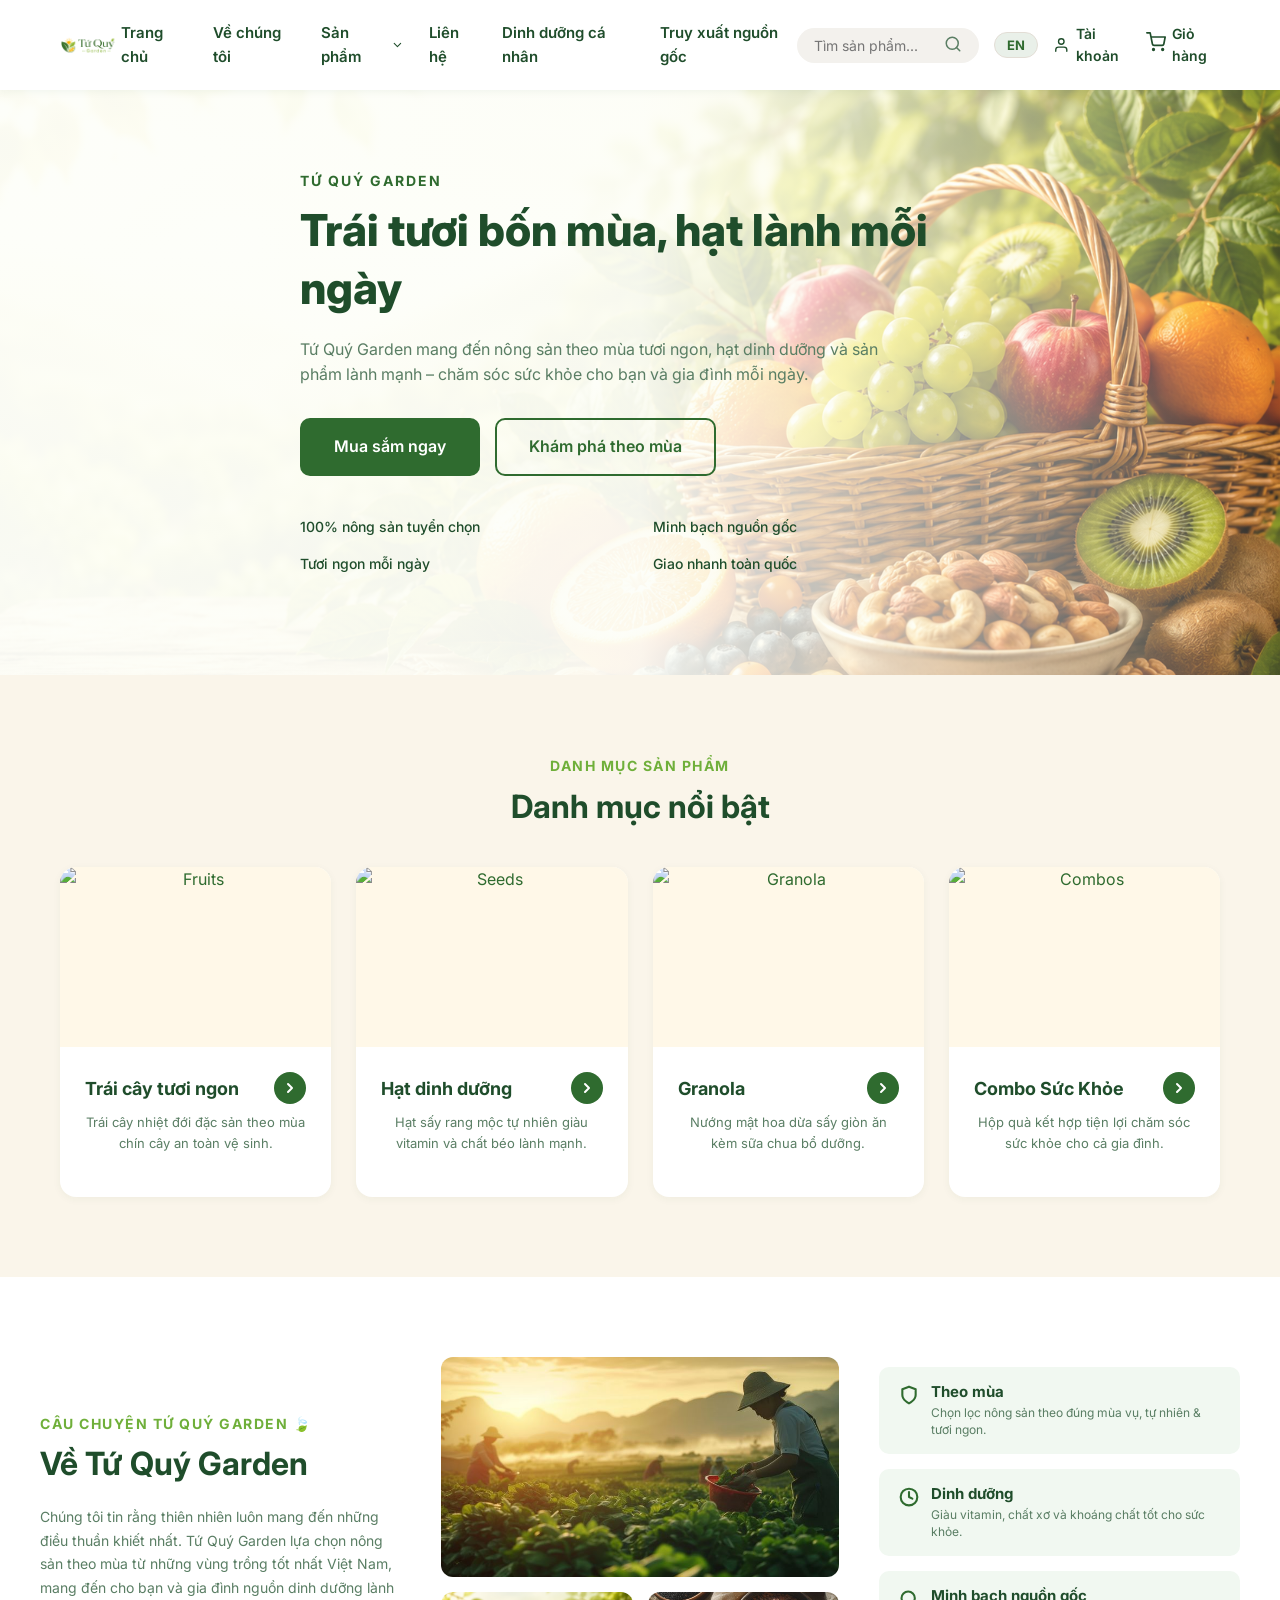
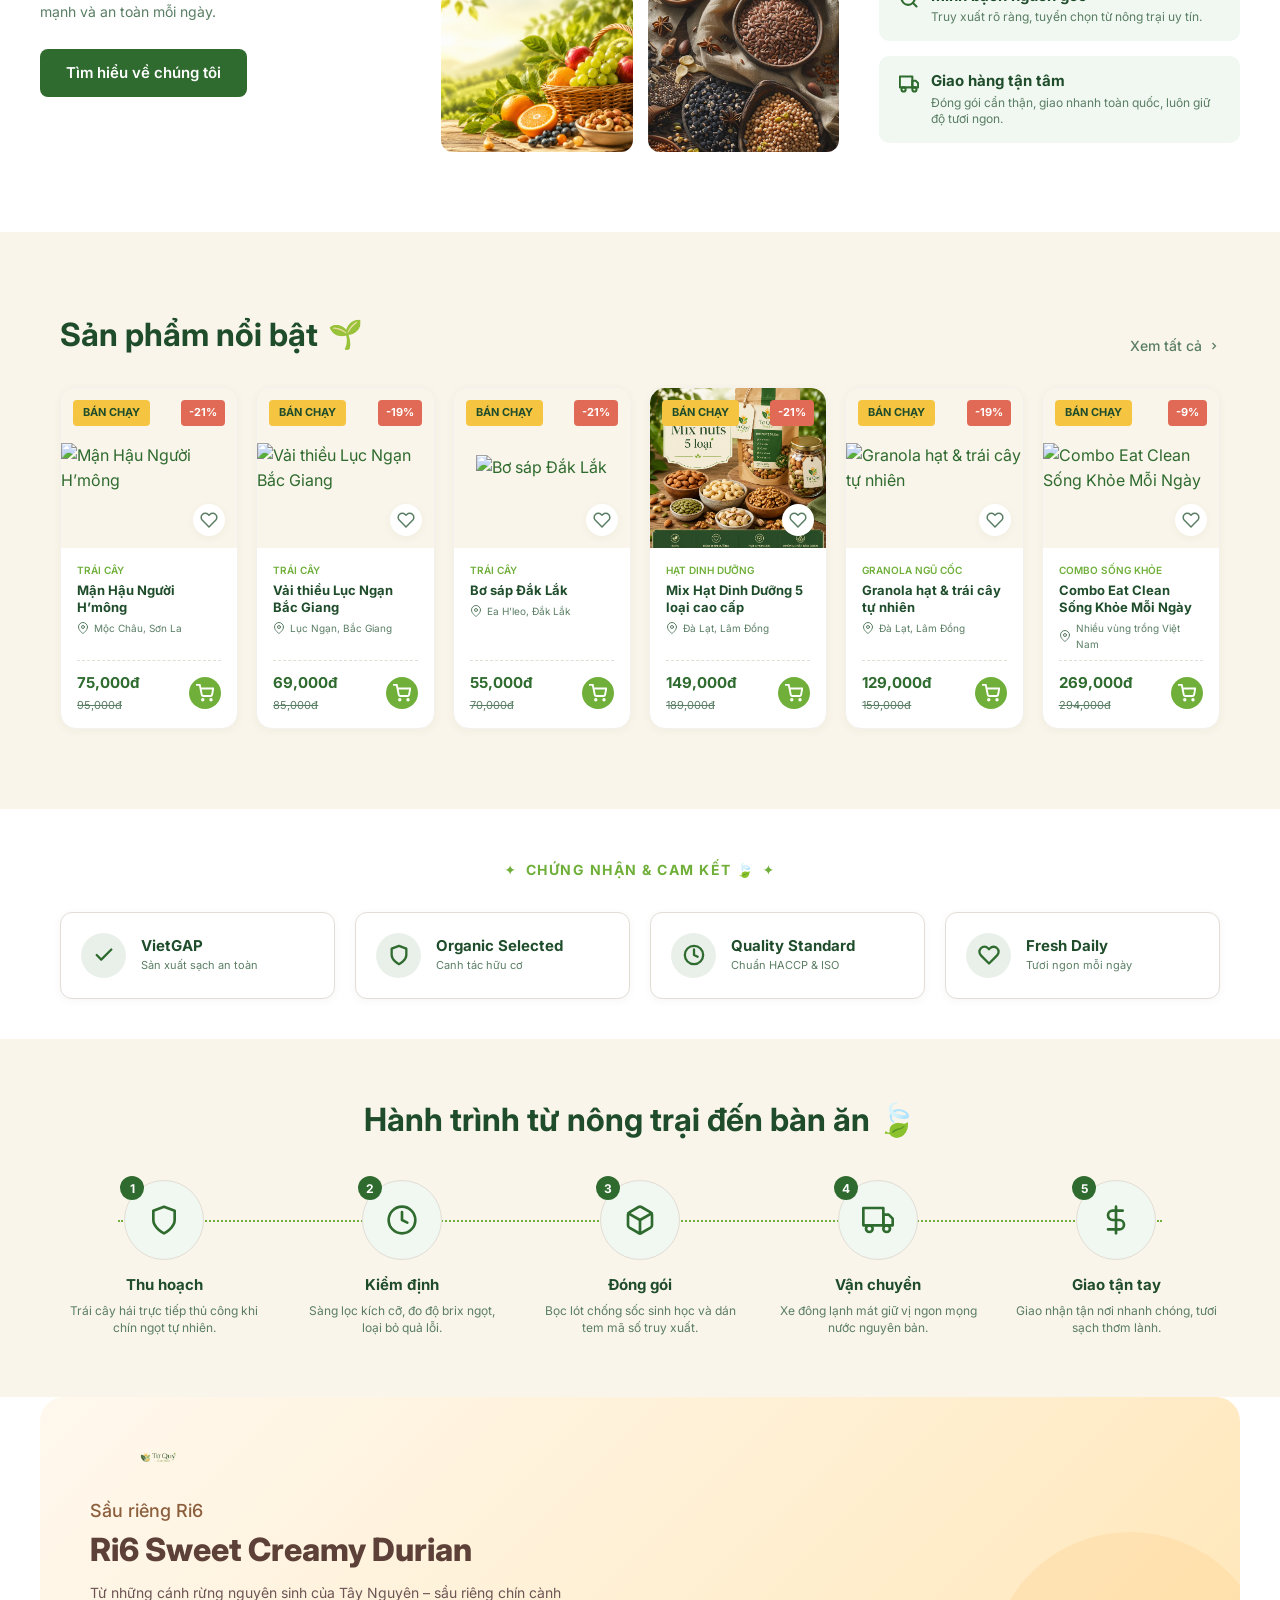
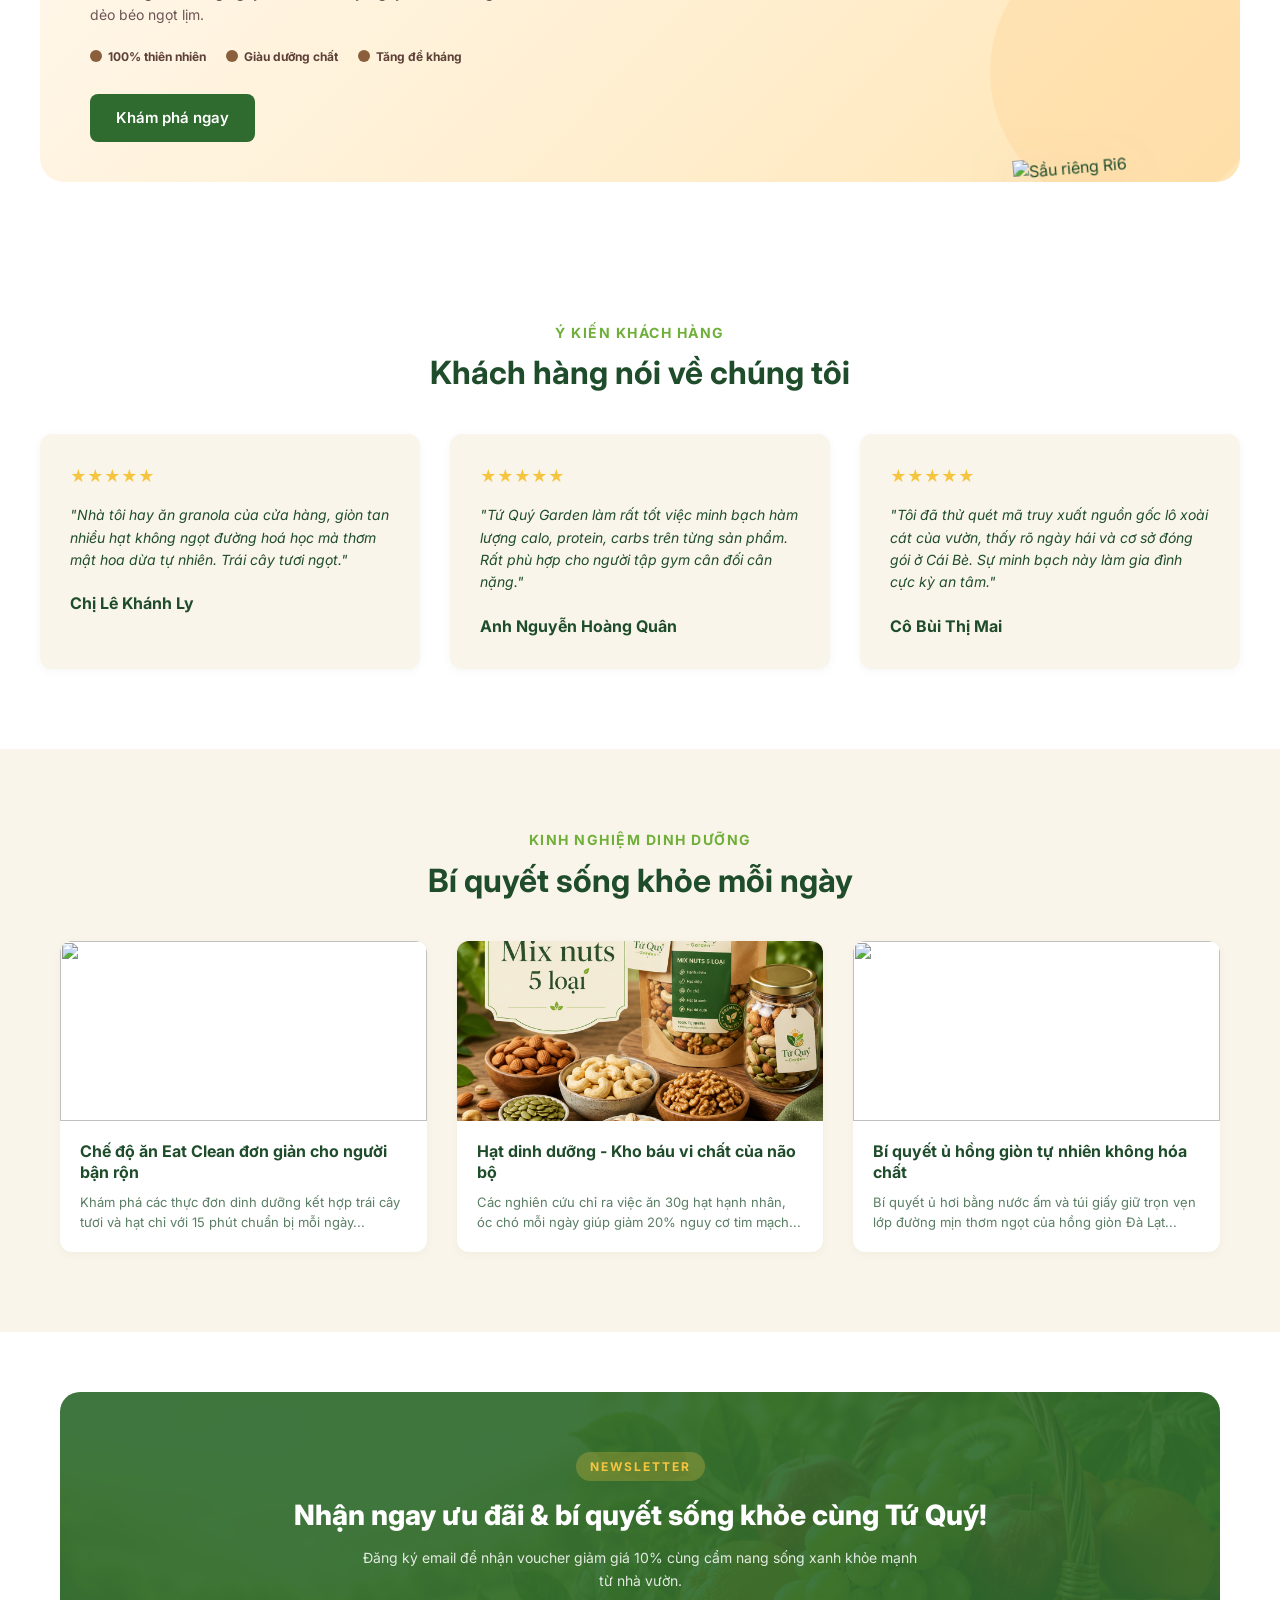
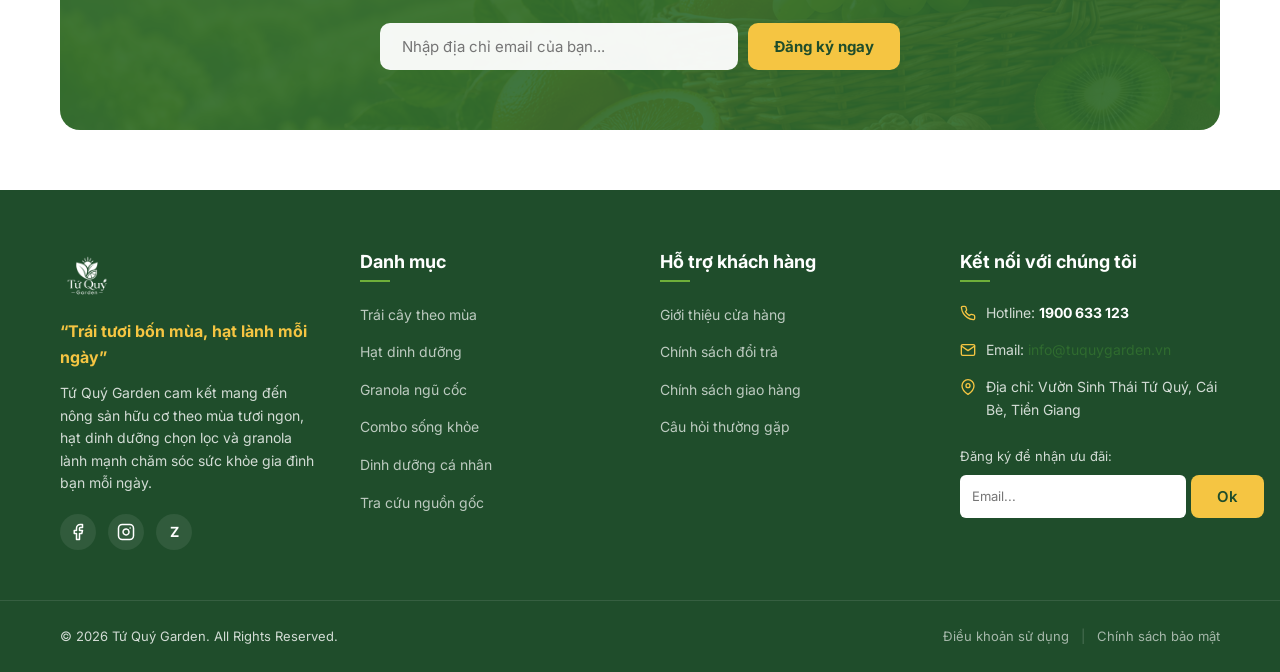
==== commit 23fa7266: "hoan thanh giao dien va logic" ====
--- a/index.html
+++ b/index.html
@@ -96,6 +96,12 @@
             </a>
           </li>
           <li>
+            <a href="nutrition.html" class="nav-link">
+              <span class="lang-vi">Dinh dưỡng cá nhân</span>
+              <span class="lang-en">Nutrition Plan</span>
+            </a>
+          </li>
+          <li>
             <a href="traceability.html" class="nav-link">
               <span class="lang-vi">Truy xuất nguồn gốc</span>
               <span class="lang-en">Traceability</span>
@@ -756,6 +762,7 @@
           <li><a href="products.html?category=Nutritional Seeds"><span class="lang-vi">Hạt dinh dưỡng</span><span class="lang-en">Seeds</span></a></li>
           <li><a href="products.html?category=Granola"><span class="lang-vi">Granola ngũ cốc</span><span class="lang-en">Granola</span></a></li>
           <li><a href="products.html?category=Combo Healthy"><span class="lang-vi">Combo sống khỏe</span><span class="lang-en">Healthy Combos</span></a></li>
+          <li><a href="nutrition.html"><span class="lang-vi">Dinh dưỡng cá nhân</span><span class="lang-en">Nutrition Plan</span></a></li>
           <li><a href="traceability.html"><span class="lang-vi">Tra cứu nguồn gốc</span><span class="lang-en">Traceability</span></a></li>
         </ul>
       </div>
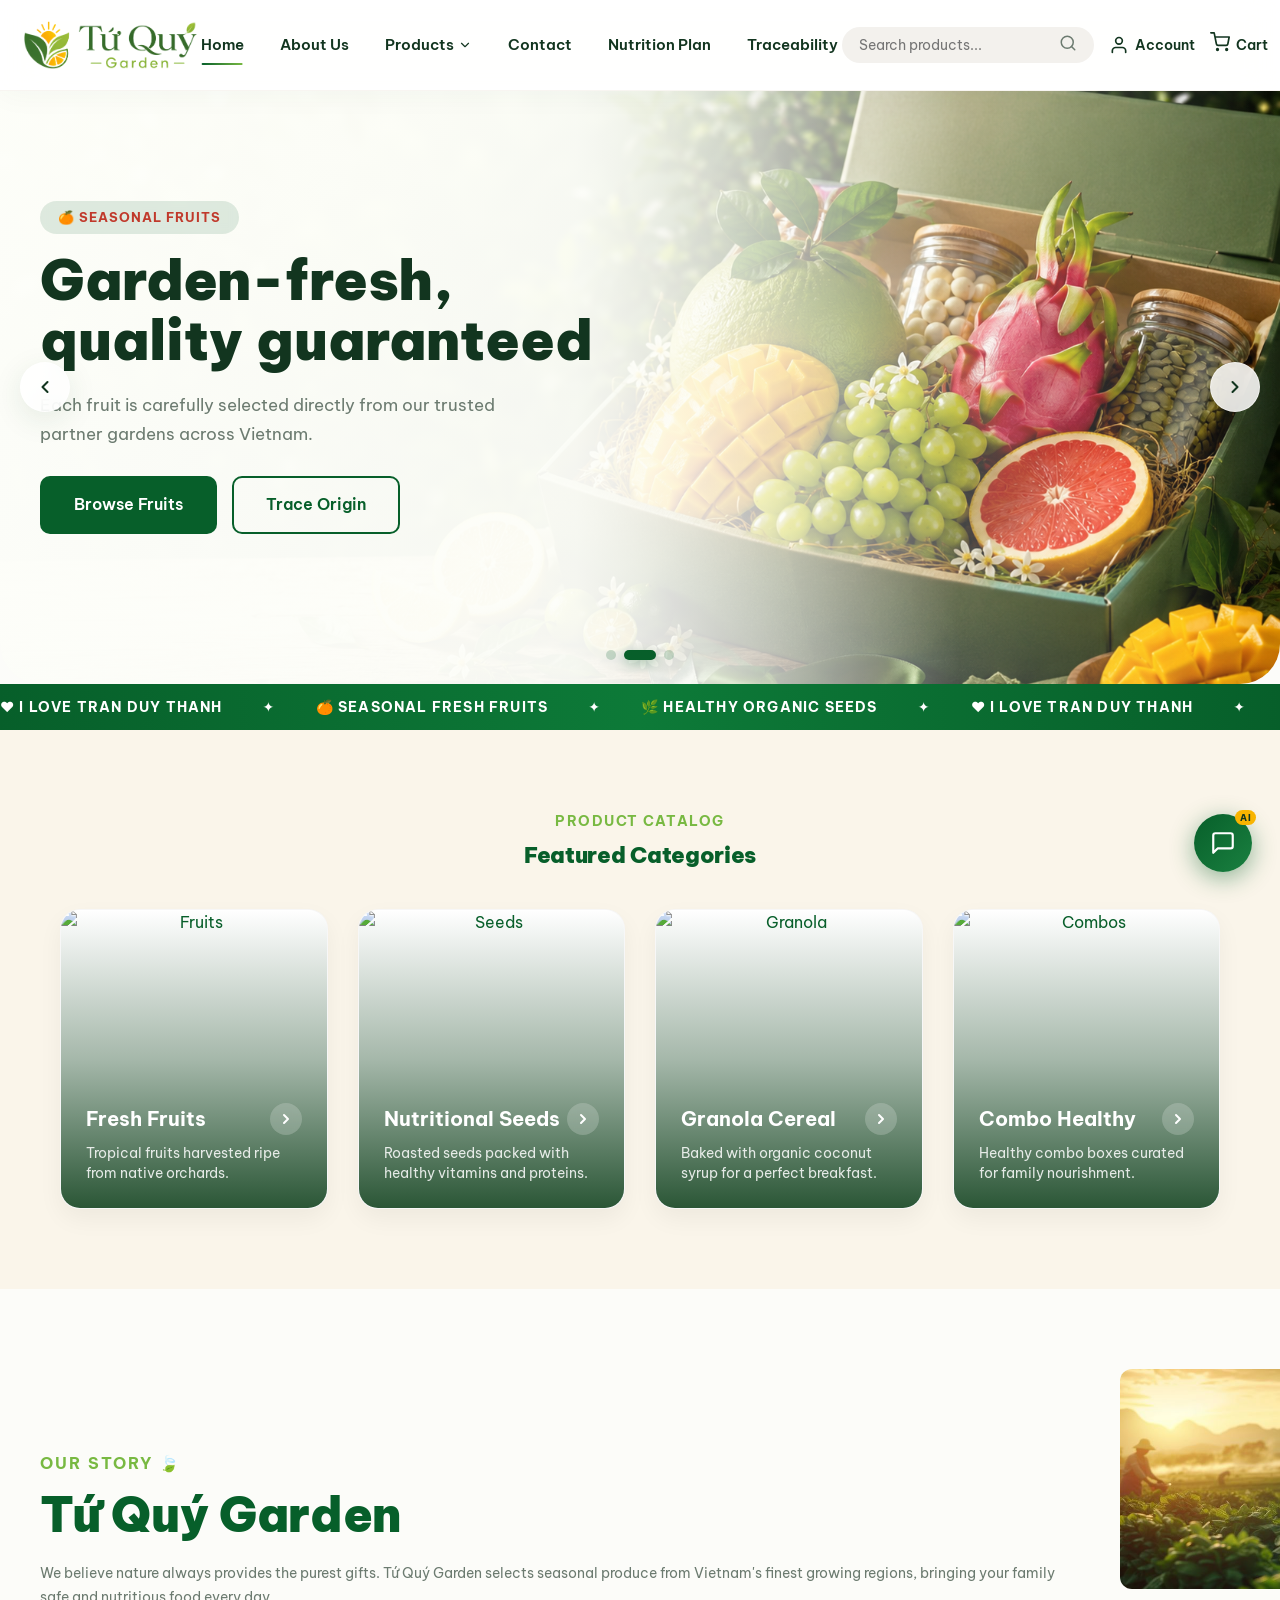
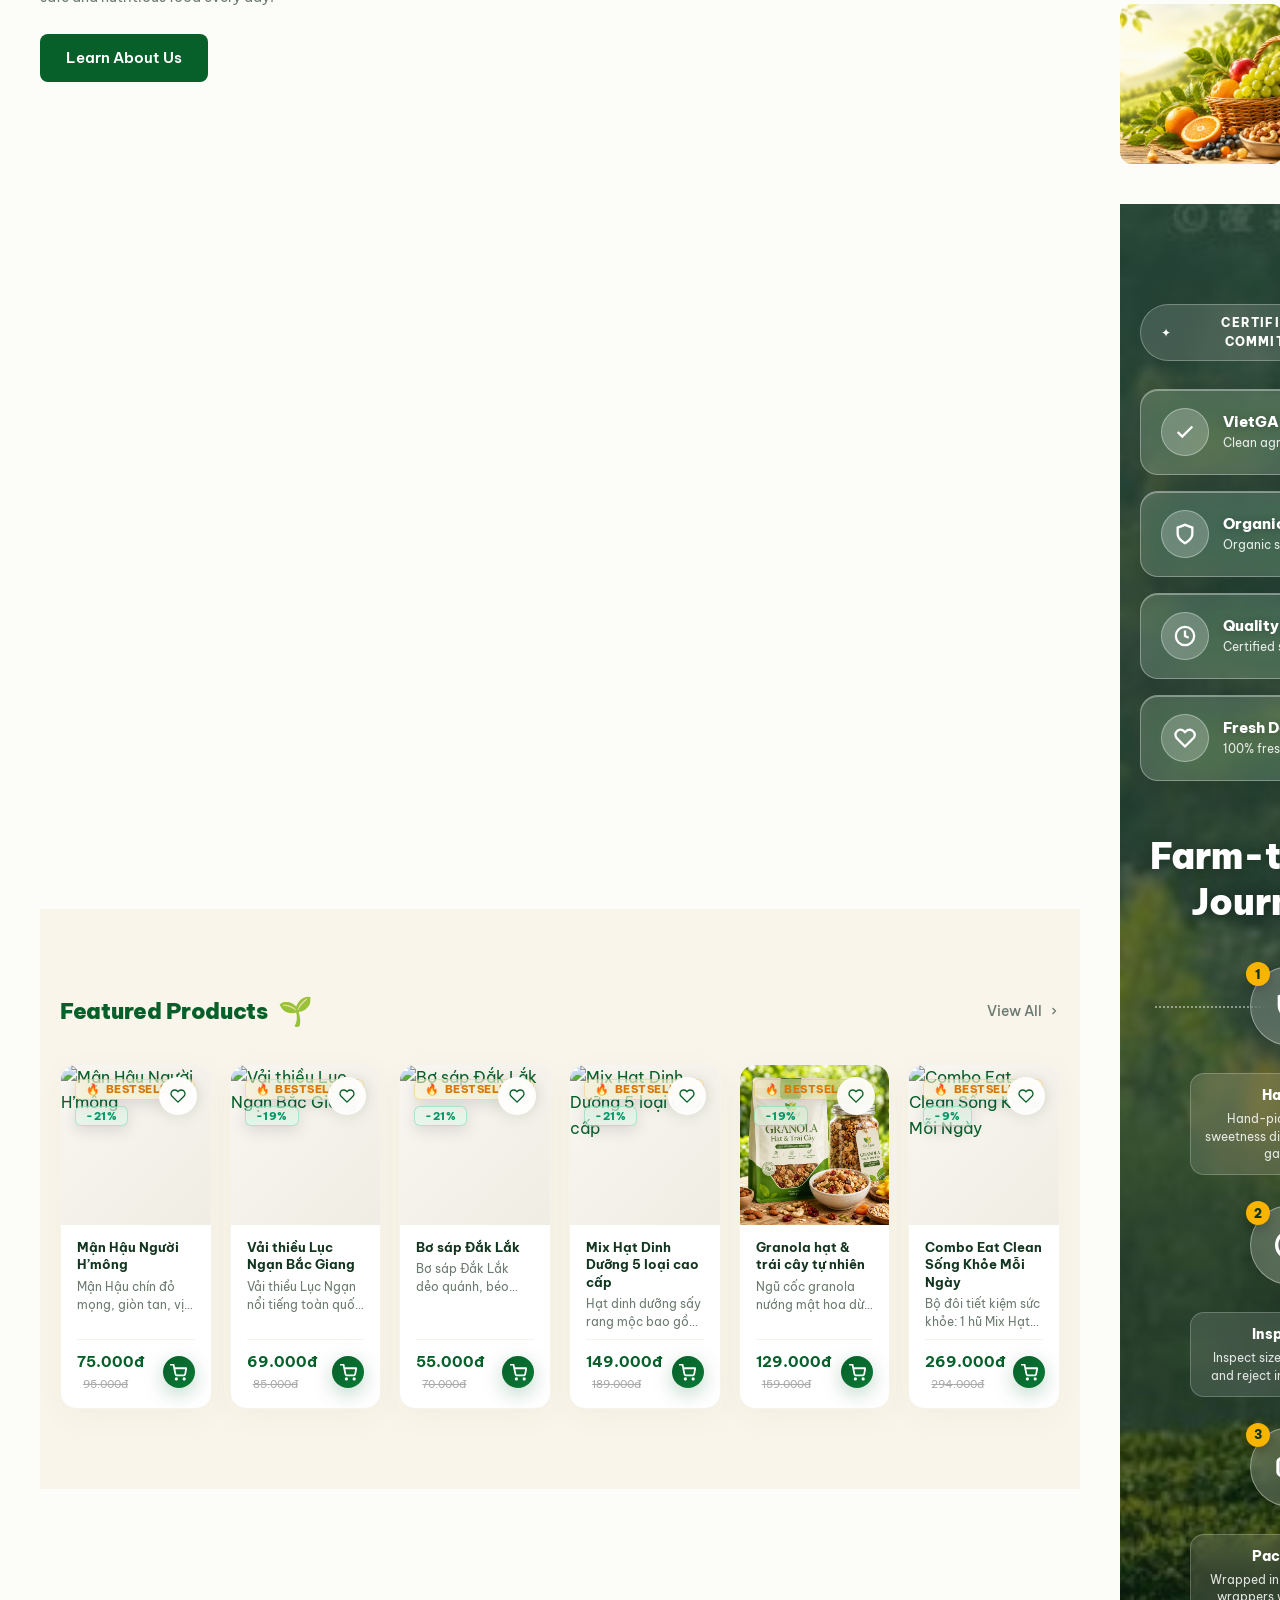
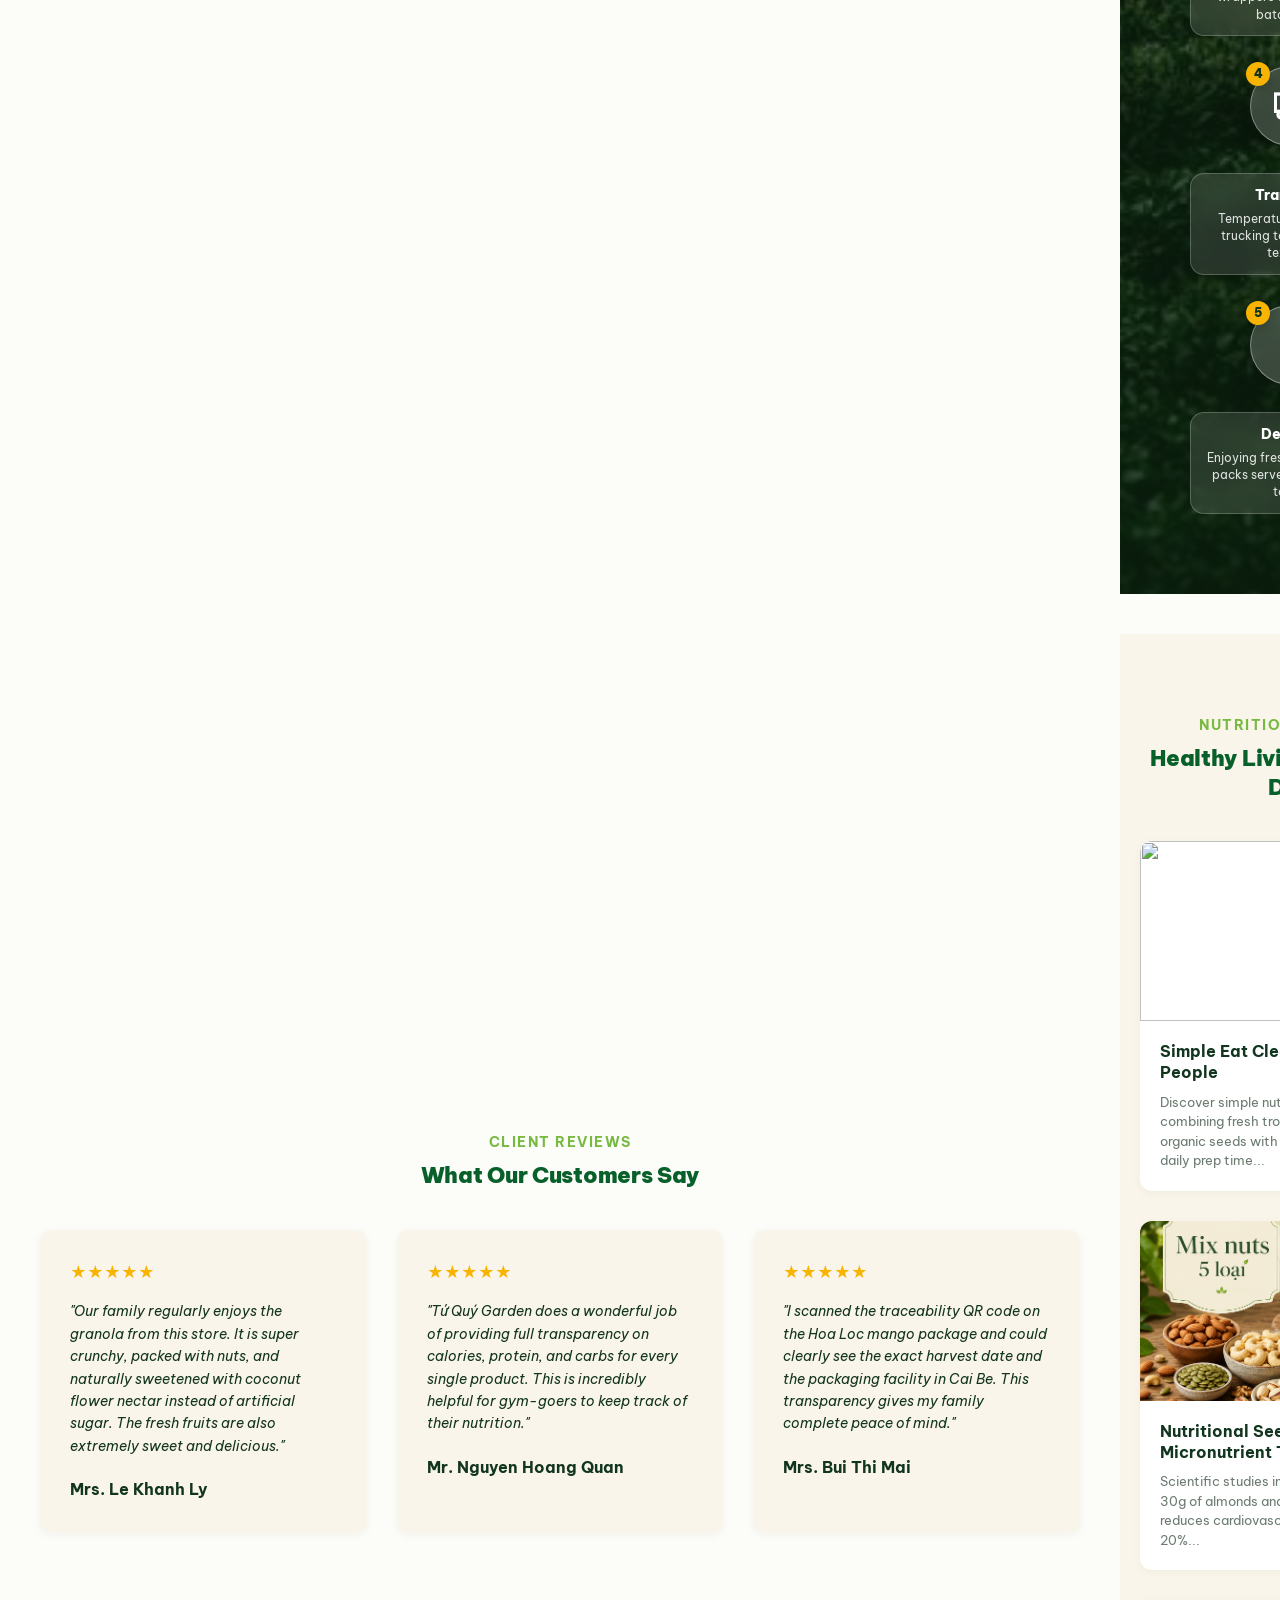
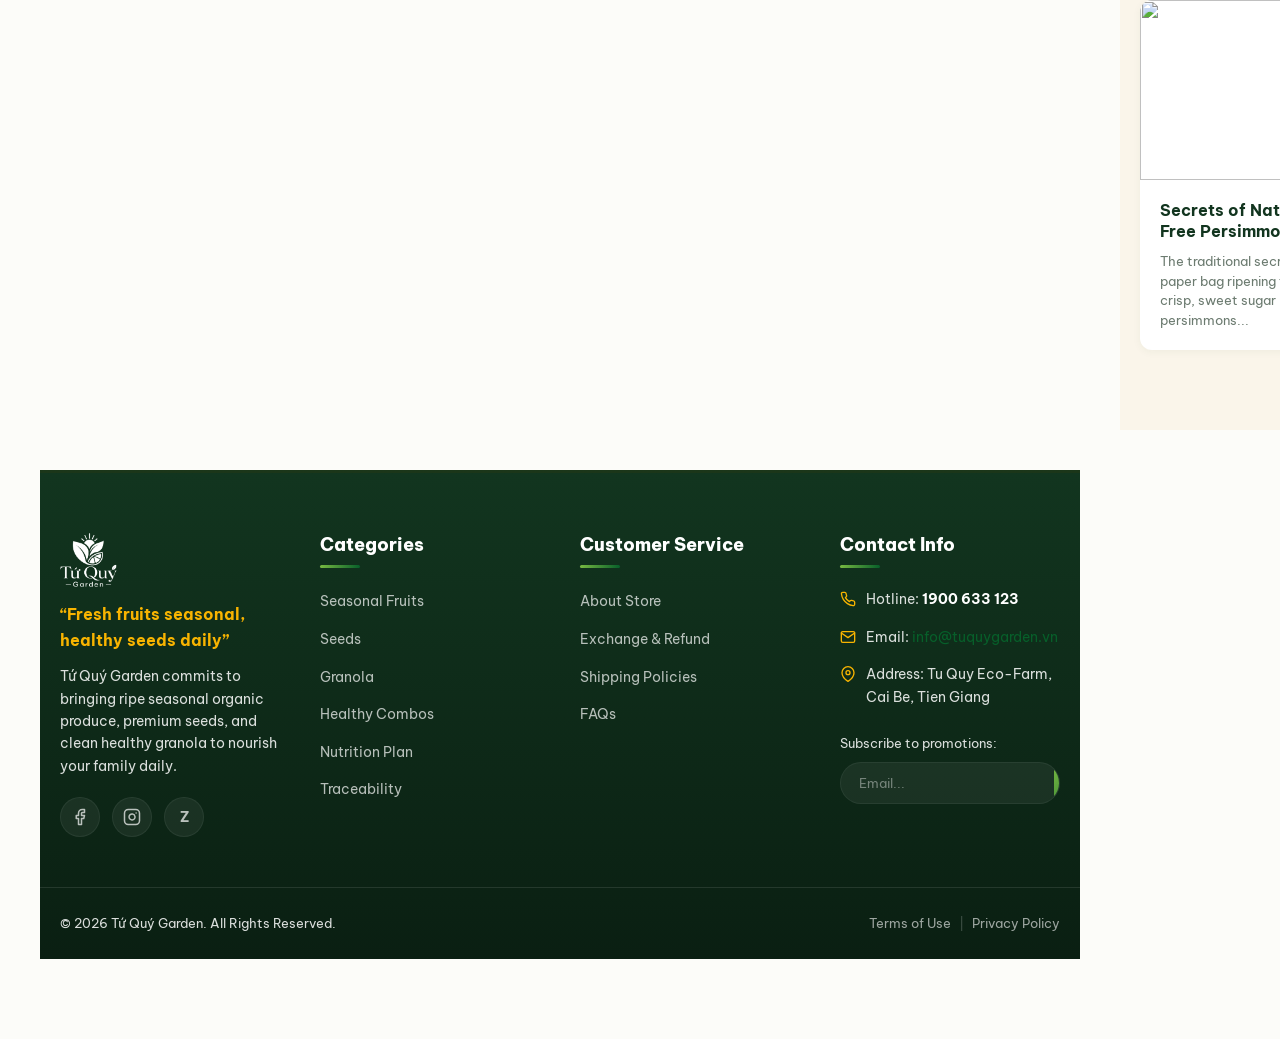
==== commit e857bb5c: "Add contact page, new images, and update components" ====
--- a/index.html
+++ b/index.html
@@ -1,5 +1,5 @@
 <!DOCTYPE html>
-<html lang="vi">
+<html lang="en">
 <head>
   <meta charset="UTF-8">
   <meta name="viewport" content="width=device-width, initial-scale=1.0">
@@ -81,12 +81,7 @@
                   <span class="lang-en">Combo Healthy</span>
                 </a>
               </li>
-              <li>
-                <a href="products.html?season=seasonal">
-                  <span class="lang-vi">Sản phẩm theo mùa</span>
-                  <span class="lang-en">Seasonal Products</span>
-                </a>
-              </li>
+
             </ul>
           </li>
           <li>
@@ -114,7 +109,7 @@
       <div class="header-actions">
         <!-- Search bar -->
         <div class="search-bar">
-          <input type="text" placeholder="Tìm sản phẩm..." id="header-search-input">
+          <input type="text" placeholder="Search products..." id="header-search-input">
           <button class="search-btn" id="header-search-btn" aria-label="Search">
             <svg xmlns="http://www.w3.org/2000/svg" width="18" height="18" viewBox="0 0 24 24" fill="none" stroke="currentColor" stroke-width="2" stroke-linecap="round" stroke-linejoin="round">
               <circle cx="11" cy="11" r="8"></circle>
@@ -130,7 +125,7 @@
         </button>
 
         <!-- Account -->
-        <a href="login.html" class="action-icon-btn profile-btn" id="header-profile-btn" title="Tài khoản">
+        <a href="login.html" class="action-icon-btn profile-btn" id="header-profile-btn" title="Account">
           <svg xmlns="http://www.w3.org/2000/svg" width="20" height="20" viewBox="0 0 24 24" fill="none" stroke="currentColor" stroke-width="2" stroke-linecap="round" stroke-linejoin="round">
             <path d="M20 21v-2a4 4 0 0 0-4-4H8a4 4 0 0 0-4 4v2"></path>
             <circle cx="12" cy="7" r="4"></circle>
@@ -142,7 +137,7 @@
         </a>
 
         <!-- Cart -->
-        <a href="cart.html" class="action-icon-btn cart-btn" title="Giỏ hàng">
+        <a href="cart.html" class="action-icon-btn cart-btn" title="Cart">
           <div class="cart-icon-wrapper">
             <svg xmlns="http://www.w3.org/2000/svg" width="20" height="20" viewBox="0 0 24 24" fill="none" stroke="currentColor" stroke-width="2" stroke-linecap="round" stroke-linejoin="round">
               <circle cx="9" cy="21" r="1"></circle>
@@ -160,59 +155,217 @@
     </div>
   </header>
 
-  <!-- HERO SECTION -->
-  <section class="hero-section" style="background-image: url('images/image/trái cây.png'); background-size: cover; background-position: center; background-repeat: no-repeat; position: relative;">
-    <!-- Overlay for readability -->
-    <div style="position: absolute; inset: 0; background: linear-gradient(90deg, rgba(253,254,249,0.97) 0%, rgba(253,254,249,0.95) 50%, rgba(253,254,249,0.5) 80%, rgba(253,254,249,0.15) 100%);"></div>
-    <div class="container hero-container-grid" style="position: relative; z-index: 1;">
-      <div class="hero-content">
-        <span class="hero-tagline">Tứ Quý Garden</span>
-        <h1 class="hero-title">
-          <span class="lang-vi">Trái tươi bốn mùa, hạt lành mỗi ngày</span>
-          <span class="lang-en">Fresh fruits four seasons, healthy seeds every day</span>
-        </h1>
-        <p class="hero-desc">
-          <span class="lang-vi">Tứ Quý Garden mang đến nông sản theo mùa tươi ngon, hạt dinh dưỡng và sản phẩm lành mạnh – chăm sóc sức khỏe cho bạn và gia đình mỗi ngày.</span>
-          <span class="lang-en">Tứ Quý Garden delivers fresh seasonal fruits, nutritional seeds, and clean healthy items – nourishing your family's health every day.</span>
-        </p>
-        <div class="hero-actions">
-          <a href="products.html" class="btn btn-primary btn-lg">
-            <span class="lang-vi">Mua sắm ngay</span>
-            <span class="lang-en">Shop Now</span>
-          </a>
-          <a href="products.html?season=seasonal" class="btn btn-outline btn-lg">
-            <span class="lang-vi">Khám phá theo mùa</span>
-            <span class="lang-en">Explore Seasonal</span>
-          </a>
-        </div>
-        
-        <div class="hero-badges-grid">
-          <div class="hero-badge-item">
-            <img src="https://img.icons8.com/fluency/40/checked-checkbox.png" width="36" height="36" alt="" style="border-radius:50%; flex-shrink:0;" onerror="this.style.display='none'">
-            <span class="lang-vi">100% nông sản tuyển chọn</span>
-            <span class="lang-en">100% premium agriculture</span>
-          </div>
-          <div class="hero-badge-item">
-            <img src="https://img.icons8.com/fluency/40/map-pin.png" width="36" height="36" alt="" style="border-radius:50%; flex-shrink:0;" onerror="this.style.display='none'">
-            <span class="lang-vi">Minh bạch nguồn gốc</span>
-            <span class="lang-en">Clear origin trace</span>
-          </div>
-          <div class="hero-badge-item">
-            <img src="https://img.icons8.com/fluency/40/leaf.png" width="36" height="36" alt="" style="border-radius:50%; flex-shrink:0;" onerror="this.style.display='none'">
-            <span class="lang-vi">Tươi ngon mỗi ngày</span>
-            <span class="lang-en">Fresh every day</span>
-          </div>
-          <div class="hero-badge-item">
-            <img src="https://img.icons8.com/fluency/40/delivery.png" width="36" height="36" alt="" style="border-radius:50%; flex-shrink:0;" onerror="this.style.display='none'">
-            <span class="lang-vi">Giao nhanh toàn quốc</span>
-            <span class="lang-en">Fast nationwide delivery</span>
-          </div>
-        </div>
-      </div>
-
-      <div class="hero-image-wrapper" style="display:none;"></div>
+  <!-- HERO CAROUSEL -->
+  <section class="hero-carousel" id="heroCarousel">
+    <!-- Carousel Track -->
+    <div class="hero-carousel-track" id="heroTrack">
+
+      <!-- Slide 1: Main Brand -->
+      <div class="hero-slide" style="background-image: url('images/image/coverpage_6.png'); background-position: 80% center;">
+        <div class="hero-slide-overlay"></div>
+        <div class="container hero-slide-content">
+          <div style="max-width: 850px;">
+            <span class="hero-tagline">Tứ Quý Garden</span>
+            <h1 class="hero-title">
+              <span class="lang-vi">Fresh fruits seasonal,<br>healthy seeds daily</span>
+              <span class="lang-en">Fresh fruits four seasons,<br>healthy seeds every day</span>
+            </h1>
+            <p class="hero-desc">
+              <span class="lang-vi">Nông sản sạch theo mùa, trực tiếp từ vườn – tươi ngon đảm bảo mỗi ngày cho bạn và gia đình.</span>
+              <span class="lang-en">Clean seasonal produce, directly from the garden – guaranteed fresh every day for you and your family.</span>
+            </p>
+            <div class="hero-actions">
+              <a href="products.html" class="btn btn-primary btn-lg">
+                <span class="lang-vi">Mua sắm ngay</span>
+                <span class="lang-en">Shop Now</span>
+              </a>
+              <a href="products.html?season=seasonal" class="btn btn-outline btn-lg">
+                <span class="lang-vi">Khám phá theo mùa</span>
+                <span class="lang-en">Explore Seasonal</span>
+              </a>
+            </div>
+            <div class="hero-badges-grid">
+              <div class="hero-badge-item">
+                <svg xmlns="http://www.w3.org/2000/svg" width="20" height="20" viewBox="0 0 24 24" fill="none" stroke="currentColor" stroke-width="2.5" stroke-linecap="round" stroke-linejoin="round" style="color:var(--color-primary);flex-shrink:0;"><polyline points="20 6 9 17 4 12"></polyline></svg>
+                <span class="lang-vi">100% nông sản tuyển chọn</span>
+                <span class="lang-en">100% premium produce</span>
+              </div>
+              <div class="hero-badge-item">
+                <svg xmlns="http://www.w3.org/2000/svg" width="20" height="20" viewBox="0 0 24 24" fill="none" stroke="currentColor" stroke-width="2.5" stroke-linecap="round" stroke-linejoin="round" style="color:var(--color-primary);flex-shrink:0;"><path d="M21 10c0 7-9 13-9 13s-9-6-9-13a9 9 0 0 1 18 0z"></path><circle cx="12" cy="10" r="3"></circle></svg>
+                <span class="lang-vi">Minh bạch nguồn gốc</span>
+                <span class="lang-en">Traceable origin</span>
+              </div>
+              <div class="hero-badge-item">
+                <svg xmlns="http://www.w3.org/2000/svg" width="20" height="20" viewBox="0 0 24 24" fill="none" stroke="currentColor" stroke-width="2.5" stroke-linecap="round" stroke-linejoin="round" style="color:var(--color-primary);flex-shrink:0;"><rect x="1" y="3" width="15" height="13"></rect><polygon points="16 8 20 8 23 11 23 16 16 16 16 8"></polygon><circle cx="5.5" cy="18.5" r="2.5"></circle><circle cx="18.5" cy="18.5" r="2.5"></circle></svg>
+                <span class="lang-vi">Giao nhanh toàn quốc</span>
+                <span class="lang-en">Fast nationwide delivery</span>
+              </div>
+              <div class="hero-badge-item">
+                <svg xmlns="http://www.w3.org/2000/svg" width="20" height="20" viewBox="0 0 24 24" fill="none" stroke="currentColor" stroke-width="2.5" stroke-linecap="round" stroke-linejoin="round" style="color:var(--color-primary);flex-shrink:0;"><path d="M12 22s8-4 8-10V5l-8-3-8 3v7c0 6 8 10 8 10z"></path></svg>
+                <span class="lang-vi">Chứng nhận VietGAP</span>
+                <span class="lang-en">VietGAP certified</span>
+              </div>
+            </div>
+          </div>
+        </div>
+      </div>
+
+      <!-- Slide 2: Seasonal Fruits -->
+      <div class="hero-slide" style="background-image: url('images/image/coverpage_2.png');">
+        <div class="hero-slide-overlay"></div>
+        <div class="container hero-slide-content">
+          <div style="max-width: 600px;">
+            <span class="hero-tagline" style="color: #c0392b;">
+              <span class="lang-vi">🍊 Trái cây theo mùa</span>
+              <span class="lang-en">🍊 Seasonal Fruits</span>
+            </span>
+            <h2 class="hero-title">
+              <span class="lang-vi">Tươi ngon từ vườn,<br>chất lượng bảo đảm</span>
+              <span class="lang-en">Garden-fresh,<br>quality guaranteed</span>
+            </h2>
+            <p class="hero-desc">
+              <span class="lang-vi">Mỗi loại trái cây được chúng tôi tuyển chọn kỹ lưỡng trực tiếp từ các vườn đối tác uy tín trên khắp Việt Nam.</span>
+              <span class="lang-en">Each fruit is carefully selected directly from our trusted partner gardens across Vietnam.</span>
+            </p>
+            <div class="hero-actions">
+              <a href="products.html?category=Fruits" class="btn btn-primary btn-lg">
+                <span class="lang-vi">Xem trái cây</span>
+                <span class="lang-en">Browse Fruits</span>
+              </a>
+              <a href="traceability.html" class="btn btn-outline btn-lg">
+                <span class="lang-vi">Truy xuất nguồn gốc</span>
+                <span class="lang-en">Trace Origin</span>
+              </a>
+            </div>
+          </div>
+        </div>
+      </div>
+
+      <!-- Slide 3: Healthy Living -->
+      <div class="hero-slide" style="background-image: url('images/image/coverpage_5.png');">
+        <div class="hero-slide-overlay"></div>
+        <div class="container hero-slide-content">
+          <div style="max-width: 600px;">
+            <span class="hero-tagline" style="color: #27ae60;">
+              <span class="lang-vi">🌿 Sống khỏe mỗi ngày</span>
+              <span class="lang-en">🌿 Healthy Living Daily</span>
+            </span>
+            <h2 class="hero-title">
+              <span class="lang-vi">Hạt dinh dưỡng &<br>Granola hữu cơ</span>
+              <span class="lang-en">Nutritional Seeds &<br>Organic Granola</span>
+            </h2>
+            <p class="hero-desc">
+              <span class="lang-vi">Bổ sung năng lượng lành mạnh cho cả ngày với hạt rang sấy tự nhiên và granola nguyên cám hữu cơ của Tứ Quý.</span>
+              <span class="lang-en">Power your day with natural roasted seeds and whole-grain organic granola from Tứ Quý Garden.</span>
+            </p>
+            <div class="hero-actions">
+              <a href="products.html?category=Granola" class="btn btn-primary btn-lg">
+                <span class="lang-vi">Granola & Hạt</span>
+                <span class="lang-en">Granola & Seeds</span>
+              </a>
+              <a href="nutrition.html" class="btn btn-outline btn-lg">
+                <span class="lang-vi">Kế hoạch dinh dưỡng</span>
+                <span class="lang-en">Nutrition Plan</span>
+              </a>
+            </div>
+          </div>
+        </div>
+      </div>
+
+    </div><!-- /hero-carousel-track -->
+
+    <!-- Navigation Arrows -->
+    <div class="hero-carousel-nav">
+      <button class="hero-carousel-btn" id="heroPrev" aria-label="Slide trước">
+        <svg xmlns="http://www.w3.org/2000/svg" width="20" height="20" viewBox="0 0 24 24" fill="none" stroke="currentColor" stroke-width="2.5" stroke-linecap="round" stroke-linejoin="round"><polyline points="15 18 9 12 15 6"></polyline></svg>
+      </button>
+      <button class="hero-carousel-btn" id="heroNext" aria-label="Slide kế">
+        <svg xmlns="http://www.w3.org/2000/svg" width="20" height="20" viewBox="0 0 24 24" fill="none" stroke="currentColor" stroke-width="2.5" stroke-linecap="round" stroke-linejoin="round"><polyline points="9 18 15 12 9 6"></polyline></svg>
+      </button>
+    </div>
+
+    <!-- Dot Indicators -->
+    <div class="hero-carousel-dots">
+      <button class="hero-dot active" data-slide="0" aria-label="Slide 1"></button>
+      <button class="hero-dot" data-slide="1" aria-label="Slide 2"></button>
+      <button class="hero-dot" data-slide="2" aria-label="Slide 3"></button>
     </div>
   </section>
+
+  <script>
+  (function() {
+    var track = document.getElementById('heroTrack');
+    var dots = document.querySelectorAll('.hero-dot');
+    var total = 3;
+    var current = 0;
+    var autoTimer;
+
+    function goTo(index) {
+      current = (index + total) % total;
+      track.style.transform = 'translateX(-' + (current * 100) + '%)';
+      dots.forEach(function(d, i) {
+        d.classList.toggle('active', i === current);
+      });
+    }
+
+    function startAuto() {
+      clearInterval(autoTimer);
+      autoTimer = setInterval(function() { goTo(current + 1); }, 5000);
+    }
+
+    document.getElementById('heroPrev').addEventListener('click', function() {
+      goTo(current - 1); startAuto();
+    });
+    document.getElementById('heroNext').addEventListener('click', function() {
+      goTo(current + 1); startAuto();
+    });
+    dots.forEach(function(d) {
+      d.addEventListener('click', function() {
+        goTo(parseInt(this.dataset.slide)); startAuto();
+      });
+    });
+
+    // Touch swipe support
+    var startX = 0;
+    track.addEventListener('touchstart', function(e) { startX = e.touches[0].clientX; }, {passive:true});
+    track.addEventListener('touchend', function(e) {
+      var dx = e.changedTouches[0].clientX - startX;
+      if (Math.abs(dx) > 50) { goTo(dx < 0 ? current + 1 : current - 1); startAuto(); }
+    }, {passive:true});
+
+    startAuto();
+  })();
+  </script>
+
+  <!-- MARQUEE BANNER -->
+  <div class="marquee-wrapper">
+    <div class="marquee-content">
+      <span>❤️ I LOVE TRAN DUY THANH</span>
+      <span>✦</span>
+      <span>🍊 Seasonal Fresh Fruits</span>
+      <span>✦</span>
+      <span>🌿 Healthy Organic Seeds</span>
+      <span>✦</span>
+      <span>❤️ I LOVE TRAN DUY THANH</span>
+      <span>✦</span>
+      <span>🍊 Seasonal Fresh Fruits</span>
+      <span>✦</span>
+      <span>🌿 Healthy Organic Seeds</span>
+      <span>✦</span>
+      <span>❤️ I LOVE TRAN DUY THANH</span>
+      <span>✦</span>
+      <span>🍊 Seasonal Fresh Fruits</span>
+      <span>✦</span>
+      <span>🌿 Healthy Organic Seeds</span>
+      <span>✦</span>
+      <span>❤️ I LOVE TRAN DUY THANH</span>
+      <span>✦</span>
+      <span>🍊 Seasonal Fresh Fruits</span>
+      <span>✦</span>
+      <span>🌿 Healthy Organic Seeds</span>
+      <span>✦</span>
+    </div>
+  </div>
 
   <!-- CATEGORIES -->
   <section class="section bg-cream-light">
@@ -228,84 +381,91 @@
       
       <div class="category-grid">
         <!-- Card 1 -->
-        <a href="products.html?category=Fruits" class="category-card hover-lift">
-          <div class="cat-img-container">
-            <img src="images/fruits/Xoài cát Hòa Lộc.png" alt="Fruits">
-          </div>
-          <div class="cat-body">
-            <div class="cat-title-row">
-              <h3>
+        <a href="products.html?category=Fruits" class="category-card hover-lift" style="position: relative; height: 300px; display: flex; align-items: flex-end; border-radius: 20px; overflow: hidden; text-decoration: none; box-shadow: 0 10px 25px rgba(0,0,0,0.05); border: 1px solid rgba(0,0,0,0.03);">
+          <div style="position: absolute; inset: 0; z-index: 1; transition: transform 0.5s ease;" class="cat-img-wrapper-overlay">
+            <img src="images/fruits/Xoài cát Hòa Lộc.png" alt="Fruits" style="width: 100%; height: 100%; object-fit: cover;">
+          </div>
+          <div style="position: absolute; inset: 0; background: linear-gradient(to top, rgba(31, 77, 43, 0.95) 0%, rgba(31, 77, 43, 0.4) 50%, rgba(0,0,0,0) 100%); z-index: 2;"></div>
+          <div class="cat-body" style="position: relative; z-index: 3; padding: 25px; width: 100%; color: white; text-align: left;">
+            <div class="cat-title-row" style="display: flex; justify-content: space-between; align-items: center; margin-bottom: 8px;">
+              <h3 style="margin: 0; color: white; font-size: 20px; font-weight: 700;">
                 <span class="lang-vi">Trái cây tươi ngon</span>
                 <span class="lang-en">Fresh Fruits</span>
               </h3>
-              <div class="cat-arrow-btn">
+              <div class="cat-arrow-btn" style="background: rgba(255,255,255,0.2); width: 32px; height: 32px; border-radius: 50%; display: flex; align-items: center; justify-content: center; color: white; backdrop-filter: blur(4px);">
                 <svg xmlns="http://www.w3.org/2000/svg" width="16" height="16" viewBox="0 0 24 24" fill="none" stroke="currentColor" stroke-width="3" stroke-linecap="round" stroke-linejoin="round"><polyline points="9 18 15 12 9 6"></polyline></svg>
               </div>
             </div>
-            <p>
+            <p style="margin: 0; color: rgba(255,255,255,0.85); font-size: 13.5px; line-height: 1.5; height: auto;">
               <span class="lang-vi">Trái cây nhiệt đới đặc sản theo mùa chín cây an toàn vệ sinh.</span>
               <span class="lang-en">Tropical fruits harvested ripe from native orchards.</span>
             </p>
           </div>
         </a>
+
         <!-- Card 2 -->
-        <a href="products.html?category=Nutritional+Seeds" class="category-card hover-lift">
-          <div class="cat-img-container">
-            <img src="images/granola/Nutritional Seeds.png" alt="Seeds">
-          </div>
-          <div class="cat-body">
-            <div class="cat-title-row">
-              <h3>
+        <a href="products.html?category=Nutritional+Seeds" class="category-card hover-lift" style="position: relative; height: 300px; display: flex; align-items: flex-end; border-radius: 20px; overflow: hidden; text-decoration: none; box-shadow: 0 10px 25px rgba(0,0,0,0.05); border: 1px solid rgba(0,0,0,0.03);">
+          <div style="position: absolute; inset: 0; z-index: 1; transition: transform 0.5s ease;" class="cat-img-wrapper-overlay">
+            <img src="images/granola/Nutritional Seeds.png" alt="Seeds" style="width: 100%; height: 100%; object-fit: cover;">
+          </div>
+          <div style="position: absolute; inset: 0; background: linear-gradient(to top, rgba(31, 77, 43, 0.95) 0%, rgba(31, 77, 43, 0.4) 50%, rgba(0,0,0,0) 100%); z-index: 2;"></div>
+          <div class="cat-body" style="position: relative; z-index: 3; padding: 25px; width: 100%; color: white; text-align: left;">
+            <div class="cat-title-row" style="display: flex; justify-content: space-between; align-items: center; margin-bottom: 8px;">
+              <h3 style="margin: 0; color: white; font-size: 20px; font-weight: 700;">
                 <span class="lang-vi">Hạt dinh dưỡng</span>
                 <span class="lang-en">Nutritional Seeds</span>
               </h3>
-              <div class="cat-arrow-btn">
+              <div class="cat-arrow-btn" style="background: rgba(255,255,255,0.2); width: 32px; height: 32px; border-radius: 50%; display: flex; align-items: center; justify-content: center; color: white; backdrop-filter: blur(4px);">
                 <svg xmlns="http://www.w3.org/2000/svg" width="16" height="16" viewBox="0 0 24 24" fill="none" stroke="currentColor" stroke-width="3" stroke-linecap="round" stroke-linejoin="round"><polyline points="9 18 15 12 9 6"></polyline></svg>
               </div>
             </div>
-            <p>
+            <p style="margin: 0; color: rgba(255,255,255,0.85); font-size: 13.5px; line-height: 1.5; height: auto;">
               <span class="lang-vi">Hạt sấy rang mộc tự nhiên giàu vitamin và chất béo lành mạnh.</span>
               <span class="lang-en">Roasted seeds packed with healthy vitamins and proteins.</span>
             </p>
           </div>
         </a>
+
         <!-- Card 3 -->
-        <a href="products.html?category=Granola" class="category-card hover-lift">
-          <div class="cat-img-container">
-            <img src="images/granola/Granola.png" alt="Granola">
-          </div>
-          <div class="cat-body">
-            <div class="cat-title-row">
-              <h3>
-                <span class="lang-vi">Granola</span>
+        <a href="products.html?category=Granola" class="category-card hover-lift" style="position: relative; height: 300px; display: flex; align-items: flex-end; border-radius: 20px; overflow: hidden; text-decoration: none; box-shadow: 0 10px 25px rgba(0,0,0,0.05); border: 1px solid rgba(0,0,0,0.03);">
+          <div style="position: absolute; inset: 0; z-index: 1; transition: transform 0.5s ease;" class="cat-img-wrapper-overlay">
+            <img src="images/granola/Granola.png" alt="Granola" style="width: 100%; height: 100%; object-fit: cover;">
+          </div>
+          <div style="position: absolute; inset: 0; background: linear-gradient(to top, rgba(31, 77, 43, 0.95) 0%, rgba(31, 77, 43, 0.4) 50%, rgba(0,0,0,0) 100%); z-index: 2;"></div>
+          <div class="cat-body" style="position: relative; z-index: 3; padding: 25px; width: 100%; color: white; text-align: left;">
+            <div class="cat-title-row" style="display: flex; justify-content: space-between; align-items: center; margin-bottom: 8px;">
+              <h3 style="margin: 0; color: white; font-size: 20px; font-weight: 700;">
+                <span class="lang-vi">Granola ngũ cốc</span>
                 <span class="lang-en">Granola Cereal</span>
               </h3>
-              <div class="cat-arrow-btn">
+              <div class="cat-arrow-btn" style="background: rgba(255,255,255,0.2); width: 32px; height: 32px; border-radius: 50%; display: flex; align-items: center; justify-content: center; color: white; backdrop-filter: blur(4px);">
                 <svg xmlns="http://www.w3.org/2000/svg" width="16" height="16" viewBox="0 0 24 24" fill="none" stroke="currentColor" stroke-width="3" stroke-linecap="round" stroke-linejoin="round"><polyline points="9 18 15 12 9 6"></polyline></svg>
               </div>
             </div>
-            <p>
+            <p style="margin: 0; color: rgba(255,255,255,0.85); font-size: 13.5px; line-height: 1.5; height: auto;">
               <span class="lang-vi">Nướng mật hoa dừa sấy giòn ăn kèm sữa chua bổ dưỡng.</span>
               <span class="lang-en">Baked with organic coconut syrup for a perfect breakfast.</span>
             </p>
           </div>
         </a>
+
         <!-- Card 4 -->
-        <a href="products.html?category=Combo+Healthy" class="category-card hover-lift">
-          <div class="cat-img-container">
-            <img src="images/combo/Combo.png" alt="Combos">
-          </div>
-          <div class="cat-body">
-            <div class="cat-title-row">
-              <h3>
+        <a href="products.html?category=Combo+Healthy" class="category-card hover-lift" style="position: relative; height: 300px; display: flex; align-items: flex-end; border-radius: 20px; overflow: hidden; text-decoration: none; box-shadow: 0 10px 25px rgba(0,0,0,0.05); border: 1px solid rgba(0,0,0,0.03);">
+          <div style="position: absolute; inset: 0; z-index: 1; transition: transform 0.5s ease;" class="cat-img-wrapper-overlay">
+            <img src="images/combo/Combo.png" alt="Combos" style="width: 100%; height: 100%; object-fit: cover;">
+          </div>
+          <div style="position: absolute; inset: 0; background: linear-gradient(to top, rgba(31, 77, 43, 0.95) 0%, rgba(31, 77, 43, 0.4) 50%, rgba(0,0,0,0) 100%); z-index: 2;"></div>
+          <div class="cat-body" style="position: relative; z-index: 3; padding: 25px; width: 100%; color: white; text-align: left;">
+            <div class="cat-title-row" style="display: flex; justify-content: space-between; align-items: center; margin-bottom: 8px;">
+              <h3 style="margin: 0; color: white; font-size: 20px; font-weight: 700;">
                 <span class="lang-vi">Combo Sức Khỏe</span>
                 <span class="lang-en">Combo Healthy</span>
               </h3>
-              <div class="cat-arrow-btn">
+              <div class="cat-arrow-btn" style="background: rgba(255,255,255,0.2); width: 32px; height: 32px; border-radius: 50%; display: flex; align-items: center; justify-content: center; color: white; backdrop-filter: blur(4px);">
                 <svg xmlns="http://www.w3.org/2000/svg" width="16" height="16" viewBox="0 0 24 24" fill="none" stroke="currentColor" stroke-width="3" stroke-linecap="round" stroke-linejoin="round"><polyline points="9 18 15 12 9 6"></polyline></svg>
               </div>
             </div>
-            <p>
+            <p style="margin: 0; color: rgba(255,255,255,0.85); font-size: 13.5px; line-height: 1.5; height: auto;">
               <span class="lang-vi">Hộp quà kết hợp tiện lợi chăm sóc sức khỏe cho cả gia đình.</span>
               <span class="lang-en">Healthy combo boxes curated for family nourishment.</span>
             </p>
@@ -320,11 +480,11 @@
     <div class="story-layout">
       <!-- Cột 1: Giới thiệu -->
       <div class="story-text-col">
-        <span class="section-tag">
+        <span class="section-tag" style="font-size:16px; letter-spacing:2px;">
           <span class="lang-vi">Câu chuyện Tứ Quý Garden 🍃</span>
           <span class="lang-en">Our Story 🍃</span>
         </span>
-        <h2 class="section-title">
+        <h2 class="section-title" style="font-size:clamp(30px, 4vw, 48px); font-weight:900; margin-top:10px; line-height:1.15;">
           <span class="lang-vi">Về Tứ Quý Garden</span>
           <span class="lang-en">Tứ Quý Garden</span>
         </h2>
@@ -392,6 +552,23 @@
           </div>
         </div>
       </div>
+  <!-- PERSONALIZED RECOMMENDATIONS SECTION -->
+  <section id="personalized-recommendations-section" class="section" style="display:none; padding-bottom: 0;">
+    <div class="container">
+      <div class="section-header-flex" style="margin-bottom: 25px;">
+        <div style="display:flex; align-items:center; gap:10px;">
+          <h2 class="section-title" style="color:var(--color-primary);">
+            <span class="lang-vi">Gợi ý riêng cho bạn</span>
+            <span class="lang-en">Recommended For You</span>
+          </h2>
+          <span style="font-size:26px;">✨</span>
+        </div>
+        <span style="font-size: 13px; color: var(--color-text-light); font-weight: 700;">Khẩu vị cá nhân hóa</span>
+      </div>
+
+      <div id="personalized-products-grid" style="display:grid; grid-template-columns: repeat(4, 1fr); gap:18px;">
+        <!-- Rendered by JS -->
+      </div>
     </div>
   </section>
 
@@ -420,203 +597,105 @@
     </div>
   </section>
 
-  <!-- CERTIFICATIONS -->
-  <section class="section bg-white" style="padding-bottom: 40px; padding-top: 50px;">
-    <div class="container text-center">
-      <span class="section-tag" style="display: flex; justify-content: center; align-items: center; gap: 8px;">
-        <span>✦</span>
-        <span class="lang-vi">Chứng nhận & Cam Kết 🍃</span>
-        <span class="lang-en">Certifications & Commitments 🍃</span>
-        <span>✦</span>
-      </span>
-      
-      <div style="display: grid; grid-template-columns: repeat(auto-fit, minmax(220px, 1fr)); gap: 20px; margin-top: 30px;">
-        <div style="background-color: var(--color-white); border: 1px solid var(--color-gray-border); padding: 20px; border-radius: 12px; display: flex; align-items: center; gap: 15px; box-shadow: var(--shadow-sm);">
-          <div style="width: 45px; height: 45px; background-color: rgba(47, 107, 47, 0.1); border-radius: 50%; display: flex; align-items: center; justify-content: center; color: var(--color-primary); flex-shrink: 0;">
-            <svg xmlns="http://www.w3.org/2000/svg" width="22" height="22" viewBox="0 0 24 24" fill="none" stroke="currentColor" stroke-width="2.5" stroke-linecap="round" stroke-linejoin="round"><polyline points="20 6 9 17 4 12"></polyline></svg>
-          </div>
-          <div style="text-align: left;">
-            <h4 style="font-size: 15px; margin-bottom: 2px;">VietGAP</h4>
-            <p style="font-size: 11px; color: var(--color-text-light);">
-              <span class="lang-vi">Sản xuất sạch an toàn</span>
-              <span class="lang-en">Clean agriculture</span>
-            </p>
-          </div>
-        </div>
-        <div style="background-color: var(--color-white); border: 1px solid var(--color-gray-border); padding: 20px; border-radius: 12px; display: flex; align-items: center; gap: 15px; box-shadow: var(--shadow-sm);">
-          <div style="width: 45px; height: 45px; background-color: rgba(47, 107, 47, 0.1); border-radius: 50%; display: flex; align-items: center; justify-content: center; color: var(--color-primary); flex-shrink: 0;">
-            <svg xmlns="http://www.w3.org/2000/svg" width="22" height="22" viewBox="0 0 24 24" fill="none" stroke="currentColor" stroke-width="2.5" stroke-linecap="round" stroke-linejoin="round"><path d="M12 22s8-4 8-10V5l-8-3-8 3v7c0 6 8 10 8 10z"></path></svg>
-          </div>
-          <div style="text-align: left;">
-            <h4 style="font-size: 15px; margin-bottom: 2px;">Organic Selected</h4>
-            <p style="font-size: 11px; color: var(--color-text-light);">
-              <span class="lang-vi">Canh tác hữu cơ</span>
-              <span class="lang-en">Organic selection</span>
-            </p>
-          </div>
-        </div>
-        <div style="background-color: var(--color-white); border: 1px solid var(--color-gray-border); padding: 20px; border-radius: 12px; display: flex; align-items: center; gap: 15px; box-shadow: var(--shadow-sm);">
-          <div style="width: 45px; height: 45px; background-color: rgba(47, 107, 47, 0.1); border-radius: 50%; display: flex; align-items: center; justify-content: center; color: var(--color-primary); flex-shrink: 0;">
-            <svg xmlns="http://www.w3.org/2000/svg" width="22" height="22" viewBox="0 0 24 24" fill="none" stroke="currentColor" stroke-width="2.5" stroke-linecap="round" stroke-linejoin="round"><circle cx="12" cy="12" r="10"></circle><polyline points="12 6 12 12 16 14"></polyline></svg>
-          </div>
-          <div style="text-align: left;">
-            <h4 style="font-size: 15px; margin-bottom: 2px;">Quality Standard</h4>
-            <p style="font-size: 11px; color: var(--color-text-light);">
-              <span class="lang-vi">Chuẩn HACCP & ISO</span>
-              <span class="lang-en">Certified standards</span>
-            </p>
-          </div>
-        </div>
-        <div style="background-color: var(--color-white); border: 1px solid var(--color-gray-border); padding: 20px; border-radius: 12px; display: flex; align-items: center; gap: 15px; box-shadow: var(--shadow-sm);">
-          <div style="width: 45px; height: 45px; background-color: rgba(47, 107, 47, 0.1); border-radius: 50%; display: flex; align-items: center; justify-content: center; color: var(--color-primary); flex-shrink: 0;">
-            <svg xmlns="http://www.w3.org/2000/svg" width="22" height="22" viewBox="0 0 24 24" fill="none" stroke="currentColor" stroke-width="2.5" stroke-linecap="round" stroke-linejoin="round"><path d="M20.84 4.61a5.5 5.5 0 0 0-7.78 0L12 5.67l-1.06-1.06a5.5 5.5 0 0 0-7.78 7.78l1.06 1.06L12 21.23l7.78-7.78 1.06-1.06a5.5 5.5 0 0 0 0-7.78z"></path></svg>
-          </div>
-          <div style="text-align: left;">
-            <h4 style="font-size: 15px; margin-bottom: 2px;">Fresh Daily</h4>
-            <p style="font-size: 11px; color: var(--color-text-light);">
-              <span class="lang-vi">Tươi ngon mỗi ngày</span>
-              <span class="lang-en">100% fresh guarantee</span>
-            </p>
-          </div>
-        </div>
-      </div>
-    </div>
-  </section>
-
-  <!-- PRODUCE JOURNEY FLOWCHART -->
-  <section class="section bg-cream-light" style="padding-top: 60px; padding-bottom: 60px;">
-    <div class="container">
-      <div class="text-center" style="max-width: 600px; margin: 0 auto 30px auto;">
-        <h2 class="section-title" style="display: flex; justify-content: center; align-items: center; gap: 8px;">
+  <!-- CERTIFICATIONS & JOURNEY SECTION -->
+  <section class="cert-journey-section">
+    <div class="cert-journey-bg" aria-hidden="true"></div>
+    <div class="cert-journey-overlay" aria-hidden="true"></div>
+    <div class="container cert-journey-inner">
+
+      <div class="cert-journey-header text-center">
+        <span class="cert-journey-eyebrow">
+          <span>✦</span>
+          <span class="lang-vi">Chứng nhận & Cam Kết 🍃</span>
+          <span class="lang-en">Certifications & Commitments 🍃</span>
+          <span>✦</span>
+        </span>
+      </div>
+
+      <div class="cert-cards-grid">
+        <div class="glass-cert-card">
+          <div class="glass-cert-icon"><svg xmlns="http://www.w3.org/2000/svg" width="22" height="22" viewBox="0 0 24 24" fill="none" stroke="currentColor" stroke-width="2.5"><polyline points="20 6 9 17 4 12"></polyline></svg></div>
+          <div><h4>VietGAP</h4><p><span class="lang-vi">Sản xuất sạch an toàn</span><span class="lang-en">Clean agriculture</span></p></div>
+        </div>
+        <div class="glass-cert-card">
+          <div class="glass-cert-icon"><svg xmlns="http://www.w3.org/2000/svg" width="22" height="22" viewBox="0 0 24 24" fill="none" stroke="currentColor" stroke-width="2.5"><path d="M12 22s8-4 8-10V5l-8-3-8 3v7c0 6 8 10 8 10z"></path></svg></div>
+          <div><h4>Organic Selected</h4><p><span class="lang-vi">Canh tác hữu cơ</span><span class="lang-en">Organic selection</span></p></div>
+        </div>
+        <div class="glass-cert-card">
+          <div class="glass-cert-icon"><svg xmlns="http://www.w3.org/2000/svg" width="22" height="22" viewBox="0 0 24 24" fill="none" stroke="currentColor" stroke-width="2.5"><circle cx="12" cy="12" r="10"></circle><polyline points="12 6 12 12 16 14"></polyline></svg></div>
+          <div><h4>Quality Standard</h4><p><span class="lang-vi">Chuẩn HACCP & ISO</span><span class="lang-en">Certified standards</span></p></div>
+        </div>
+        <div class="glass-cert-card">
+          <div class="glass-cert-icon"><svg xmlns="http://www.w3.org/2000/svg" width="22" height="22" viewBox="0 0 24 24" fill="none" stroke="currentColor" stroke-width="2.5"><path d="M20.84 4.61a5.5 5.5 0 0 0-7.78 0L12 5.67l-1.06-1.06a5.5 5.5 0 0 0-7.78 7.78L12 21.23l7.78-7.78a5.5 5.5 0 0 0 1.06-8.84z"></path></svg></div>
+          <div><h4>Fresh Daily</h4><p><span class="lang-vi">Tươi ngon mỗi ngày</span><span class="lang-en">100% fresh guarantee</span></p></div>
+        </div>
+      </div>
+
+      <div class="cert-journey-title-wrap text-center">
+        <h2 class="cert-journey-title">
           <span class="lang-vi">Hành trình từ nông trại đến bàn ăn 🍃</span>
           <span class="lang-en">Farm-to-Table Journey 🍃</span>
         </h2>
       </div>
 
-      <div class="flowchart-horizontal">
+      <div class="flowchart-horizontal flowchart-glass">
         <div class="flowchart-line"></div>
-        
-        <!-- Step 1 -->
         <div class="flowchart-step">
-          <div class="flowchart-icon-box">
-            <div class="flowchart-number">1</div>
-            <svg xmlns="http://www.w3.org/2000/svg" width="32" height="32" viewBox="0 0 24 24" fill="none" stroke="currentColor" stroke-width="2" stroke-linecap="round" stroke-linejoin="round"><path d="M12 22s8-4 8-10V5l-8-3-8 3v7c0 6 8 10 8 10z"></path></svg>
-          </div>
-          <h4>
-            <span class="lang-vi">Thu hoạch</span>
-            <span class="lang-en">Harvest</span>
-          </h4>
-          <p>
-            <span class="lang-vi">Trái cây hái trực tiếp thủ công khi chín ngọt tự nhiên.</span>
-            <span class="lang-en">Hand-picked at peak sweetness directly in partner gardens.</span>
-          </p>
-        </div>
-
-        <!-- Step 2 -->
+          <div class="flowchart-icon-box"><div class="flowchart-number">1</div><svg xmlns="http://www.w3.org/2000/svg" width="32" height="32" viewBox="0 0 24 24" fill="none" stroke="currentColor" stroke-width="2.5"><path d="M12 22s8-4 8-10V5l-8-3-8 3v7c0 6 8 10 8 10z"></path></svg></div>
+          <div class="flowchart-text-glass"><h4><span class="lang-vi">Thu hoạch</span><span class="lang-en">Harvest</span></h4><p><span class="lang-vi">Trái cây hái trực tiếp thủ công khi chín ngọt tự nhiên.</span><span class="lang-en">Hand-picked at peak sweetness directly in partner gardens.</span></p></div>
+        </div>
         <div class="flowchart-step">
-          <div class="flowchart-icon-box">
-            <div class="flowchart-number">2</div>
-            <svg xmlns="http://www.w3.org/2000/svg" width="32" height="32" viewBox="0 0 24 24" fill="none" stroke="currentColor" stroke-width="2" stroke-linecap="round" stroke-linejoin="round"><circle cx="12" cy="12" r="10"></circle><polyline points="12 6 12 12 16 14"></polyline></svg>
-          </div>
-          <h4>
-            <span class="lang-vi">Kiểm định</span>
-            <span class="lang-en">Inspection</span>
-          </h4>
-          <p>
-            <span class="lang-vi">Sàng lọc kích cỡ, đo độ brix ngọt, loại bỏ quả lỗi.</span>
-            <span class="lang-en">Inspect sizes, sugar levels, and reject imperfect fruits.</span>
-          </p>
-        </div>
-
-        <!-- Step 3 -->
+          <div class="flowchart-icon-box"><div class="flowchart-number">2</div><svg xmlns="http://www.w3.org/2000/svg" width="32" height="32" viewBox="0 0 24 24" fill="none" stroke="currentColor" stroke-width="2.5"><circle cx="12" cy="12" r="10"></circle><polyline points="12 6 12 12 16 14"></polyline></svg></div>
+          <div class="flowchart-text-glass"><h4><span class="lang-vi">Kiểm định</span><span class="lang-en">Inspection</span></h4><p><span class="lang-vi">Sàng lọc kích cỡ, đo độ brix ngọt, loại bỏ quả lỗi.</span><span class="lang-en">Inspect sizes, sugar levels, and reject imperfect fruits.</span></p></div>
+        </div>
         <div class="flowchart-step">
-          <div class="flowchart-icon-box">
-            <div class="flowchart-number">3</div>
-            <svg xmlns="http://www.w3.org/2000/svg" width="32" height="32" viewBox="0 0 24 24" fill="none" stroke="currentColor" stroke-width="2" stroke-linecap="round" stroke-linejoin="round"><path d="M21 16V8a2 2 0 0 0-1-1.73l-7-4a2 2 0 0 0-2 0l-7 4A2 2 0 0 0 3 8v8a2 2 0 0 0 1 1.73l7 4a2 2 0 0 0 2 0l7-4A2 2 0 0 0 21 16z"></path><polyline points="3.27 6.96 12 12.01 20.73 6.96"></polyline><line x1="12" y1="22.08" x2="12" y2="12"></line></svg>
-          </div>
-          <h4>
-            <span class="lang-vi">Đóng gói</span>
-            <span class="lang-en">Packaging</span>
-          </h4>
-          <p>
-            <span class="lang-vi">Bọc lót chống sốc sinh học và dán tem mã số truy xuất.</span>
-            <span class="lang-en">Wrapped in biodegradable wrappers with traceable batch tags.</span>
-          </p>
-        </div>
-
-        <!-- Step 4 -->
+          <div class="flowchart-icon-box"><div class="flowchart-number">3</div><svg xmlns="http://www.w3.org/2000/svg" width="32" height="32" viewBox="0 0 24 24" fill="none" stroke="currentColor" stroke-width="2.5"><path d="M21 16V8a2 2 0 0 0-1-1.73l-7-4a2 2 0 0 0-2 0l-7 4A2 2 0 0 0 3 8v8a2 2 0 0 0 1 1.73l7 4a2 2 0 0 0 2 0l7-4A2 2 0 0 0 21 16z"></path></svg></div>
+          <div class="flowchart-text-glass"><h4><span class="lang-vi">Đóng gói</span><span class="lang-en">Packaging</span></h4><p><span class="lang-vi">Bọc lót chống sốc sinh học và dán tem mã số truy xuất.</span><span class="lang-en">Wrapped in biodegradable wrappers with traceable batch tags.</span></p></div>
+        </div>
         <div class="flowchart-step">
-          <div class="flowchart-icon-box">
-            <div class="flowchart-number">4</div>
-            <svg xmlns="http://www.w3.org/2000/svg" width="32" height="32" viewBox="0 0 24 24" fill="none" stroke="currentColor" stroke-width="2" stroke-linecap="round" stroke-linejoin="round"><rect x="1" y="3" width="15" height="13"></rect><polygon points="16 8 20 8 23 11 23 16 16 16 16 8"></polygon><circle cx="5.5" cy="18.5" r="2.5"></circle><circle cx="18.5" cy="18.5" r="2.5"></circle></svg>
-          </div>
-          <h4>
-            <span class="lang-vi">Vận chuyển</span>
-            <span class="lang-en">Transport</span>
-          </h4>
-          <p>
-            <span class="lang-vi">Xe đông lạnh mát giữ vị ngon mọng nước nguyên bản.</span>
-            <span class="lang-en">Temperature-controlled trucking to secure crisp texture.</span>
-          </p>
-        </div>
-
-        <!-- Step 5 -->
+          <div class="flowchart-icon-box"><div class="flowchart-number">4</div><svg xmlns="http://www.w3.org/2000/svg" width="32" height="32" viewBox="0 0 24 24" fill="none" stroke="currentColor" stroke-width="2.5"><rect x="1" y="3" width="15" height="13"></rect><polygon points="16 8 20 8 23 11 23 16 16 16 16 8"></polygon><circle cx="5.5" cy="18.5" r="2.5"></circle><circle cx="18.5" cy="18.5" r="2.5"></circle></svg></div>
+          <div class="flowchart-text-glass"><h4><span class="lang-vi">Vận chuyển</span><span class="lang-en">Transport</span></h4><p><span class="lang-vi">Xe đông lạnh mát giữ vị ngon mọng nước nguyên bản.</span><span class="lang-en">Temperature-controlled trucking to secure crisp texture.</span></p></div>
+        </div>
         <div class="flowchart-step">
-          <div class="flowchart-icon-box">
-            <div class="flowchart-number">5</div>
-            <svg xmlns="http://www.w3.org/2000/svg" width="32" height="32" viewBox="0 0 24 24" fill="none" stroke="currentColor" stroke-width="2" stroke-linecap="round" stroke-linejoin="round"><path d="M12 2v20"></path><path d="M17 5H9.5a3.5 3.5 0 0 0 0 7h5a3.5 3.5 0 0 1 0 7H6"></path></svg>
-          </div>
-          <h4>
-            <span class="lang-vi">Giao tận tay</span>
-            <span class="lang-en">Delivery</span>
-          </h4>
-          <p>
-            <span class="lang-vi">Giao nhận tận nơi nhanh chóng, tươi sạch thơm lành.</span>
-            <span class="lang-en">Enjoying fresh seasonal fruit packs served right to your table.</span>
-          </p>
+          <div class="flowchart-icon-box"><div class="flowchart-number">5</div><svg xmlns="http://www.w3.org/2000/svg" width="32" height="32" viewBox="0 0 24 24" fill="none" stroke="currentColor" stroke-width="2.5"><path d="M12 2v20"></path><path d="M17 5H9.5a3.5 3.5 0 0 0 0 7h5a3.5 3.5 0 0 1 0 7H6"></path></svg></div>
+          <div class="flowchart-text-glass"><h4><span class="lang-vi">Giao tận tay</span><span class="lang-en">Delivery</span></h4><p><span class="lang-vi">Giao nhận tận nơi nhanh chóng, tươi sạch thơm lành.</span><span class="lang-en">Enjoying fresh seasonal fruit packs served right to your table.</span></p></div>
         </div>
       </div>
     </div>
   </section>
 
   <!-- MID BANNER - DURIAN RI6 -->
-  <section class="section container" style="padding-top: 0; padding-bottom: 60px;">
-    <div style="position:relative; overflow:hidden; border-radius:24px; background: linear-gradient(135deg, #FFF8EE 0%, #FFF0D4 50%, #FFE5B4 100%); display:flex; justify-content:space-between; align-items:stretch; min-height:320px;">
+  <section class="section container" style="padding-top: 60px; padding-bottom: 60px;">
+    <div style="position:relative; overflow:hidden; border-radius:24px; background-image: linear-gradient(to right, #FFF8EE 0%, #FFF8EE 35%, rgba(255, 248, 238, 0.8) 55%, rgba(255, 248, 238, 0) 75%), url('images/image/86ee8597-e021-435e-888b-9fd170d406d0.png'); background-size: cover; background-position: right center; background-repeat: no-repeat; display:flex; justify-content:space-between; align-items:stretch; min-height:360px;">
       <!-- Left text content -->
-      <div style="flex:1; padding:40px 50px; display:flex; flex-direction:column; justify-content:center; z-index:2;">
-        <img src="images/logo/logo ngang.png" alt="Logo" style="max-height:40px; max-width:140px; object-fit:contain; margin-bottom:20px; filter:saturate(0.7);">
-        <span style="color:#8B5E3C; font-size:18px; font-weight:500; margin-bottom:6px;">
+      <div style="flex:1; padding:50px 60px; display:flex; flex-direction:column; justify-content:center; z-index:2; max-width: 550px;">
+        <img src="images/logo/logo-ngang-cropped.png" alt="Logo" style="max-height:36px; max-width:130px; object-fit:contain; margin-bottom:20px;">
+        <span style="color:#8B5E3C; font-size:16px; font-weight:600; margin-bottom:6px; text-transform: uppercase; letter-spacing: 0.5px;">
           <span class="lang-vi">Sầu riêng Ri6</span>
           <span class="lang-en">Ri6 Durian</span>
         </span>
         <h3 style="font-size:32px; font-weight:800; color:#5D4037; margin-bottom:12px; line-height:1.2;">Ri6 Sweet Creamy Durian</h3>
-        <p style="font-size:14px; color:#6D5555; margin-bottom:20px; max-width:480px; line-height:1.6;">
-          <span class="lang-vi">Từ những cánh rừng nguyên sinh của Tây Nguyên – sầu riêng chín cành dẻo béo ngọt lịm.</span>
-          <span class="lang-en">From the pristine forests of the Central Highlands – ripe, creamy, buttery-sweet durian.</span>
+        <p style="font-size:14px; color:#6D5555; margin-bottom:24px; max-width:480px; line-height:1.6;">
+          <span class="lang-vi">Từ những cánh rừng nguyên sinh của Tây Nguyên</span>
+          <span class="lang-en">From the pristine forests of the Central Highlands</span>
         </p>
-        <div style="display:flex; gap:20px; margin-bottom:28px; flex-wrap:wrap;">
-          <div style="display:flex; align-items:center; gap:6px;">
-            <svg xmlns="http://www.w3.org/2000/svg" width="12" height="12" viewBox="0 0 24 24" fill="#8B5E3C" stroke="none"><circle cx="12" cy="12" r="12"/></svg>
-            <span style="color:#5D4037; font-size:12px; font-weight:700;"><span class="lang-vi">100% thiên nhiên</span><span class="lang-en">100% natural</span></span>
-          </div>
-          <div style="display:flex; align-items:center; gap:6px;">
-            <svg xmlns="http://www.w3.org/2000/svg" width="12" height="12" viewBox="0 0 24 24" fill="#8B5E3C" stroke="none"><circle cx="12" cy="12" r="12"/></svg>
-            <span style="color:#5D4037; font-size:12px; font-weight:700;"><span class="lang-vi">Giàu dưỡng chất</span><span class="lang-en">Nutrient rich</span></span>
-          </div>
-          <div style="display:flex; align-items:center; gap:6px;">
-            <svg xmlns="http://www.w3.org/2000/svg" width="12" height="12" viewBox="0 0 24 24" fill="#8B5E3C" stroke="none"><circle cx="12" cy="12" r="12"/></svg>
-            <span style="color:#5D4037; font-size:12px; font-weight:700;"><span class="lang-vi">Tăng đề kháng</span><span class="lang-en">Boosts immunity</span></span>
-          </div>
-        </div>
-        <a href="detail.html?id=32" class="btn btn-primary" style="align-self:flex-start; border-radius:8px;">
+        <div style="display:flex; gap:16px; margin-bottom:28px; flex-wrap:wrap;">
+          <div style="display:flex; align-items:center; gap:8px;">
+            <span style="width:16px; height:16px; background-color:#488030; border-radius:50%; display:flex; align-items:center; justify-content:center; color:white; font-size:10px; font-weight:bold; flex-shrink:0;">✓</span>
+            <span style="color:#5D4037; font-size:13px; font-weight:600;"><span class="lang-vi">100% thiên nhiên</span><span class="lang-en">100% natural</span></span>
+          </div>
+          <div style="display:flex; align-items:center; gap:8px;">
+            <span style="width:16px; height:16px; background-color:#488030; border-radius:50%; display:flex; align-items:center; justify-content:center; color:white; font-size:10px; font-weight:bold; flex-shrink:0;">✓</span>
+            <span style="color:#5D4037; font-size:13px; font-weight:600;"><span class="lang-vi">Giàu dưỡng chất</span><span class="lang-en">Nutrient rich</span></span>
+          </div>
+          <div style="display:flex; align-items:center; gap:8px;">
+            <span style="width:16px; height:16px; background-color:#488030; border-radius:50%; display:flex; align-items:center; justify-content:center; color:white; font-size:10px; font-weight:bold; flex-shrink:0;">✓</span>
+            <span style="color:#5D4037; font-size:13px; font-weight:600;"><span class="lang-vi">Tăng đề kháng</span><span class="lang-en">Boosts immunity</span></span>
+          </div>
+        </div>
+        <a href="detail.html?id=32" class="btn btn-primary" style="align-self:flex-start; border-radius:6px; background-color:#488030; border-color:#488030; padding: 10px 24px; font-weight:600;">
           <span class="lang-vi">Khám phá ngay</span><span class="lang-en">Explore Now</span>
         </a>
-      </div>
-      <!-- Right: fruit image -->
-      <div style="width:340px; position:relative; flex-shrink:0; display:flex; align-items:flex-end; justify-content:center;">
-        <!-- Decorative circle bg -->
-        <div style="position:absolute; right:-30px; bottom:-30px; width:280px; height:280px; background:rgba(255,213,150,0.4); border-radius:50%;"></div>
-        <img src="images/fruits/Sầu riêng Musang.png" alt="Sầu riêng Ri6" style="max-height:280px; max-width:300px; object-fit:contain; filter:drop-shadow(0 12px 24px rgba(139,94,60,0.25)); position:relative; z-index:1; transform:rotate(-5deg);">
       </div>
     </div>
   </section>
@@ -637,23 +716,23 @@
       <div style="background-color: var(--color-cream-light); padding: 30px; border-radius: 12px; box-shadow: var(--shadow-sm);">
         <div style="color: var(--color-yellow); font-size: 16px; margin-bottom: 15px;">&#9733;&#9733;&#9733;&#9733;&#9733;</div>
         <p style="font-style: italic; font-size: 14px; color: var(--color-text-dark); margin-bottom: 20px; line-height: 1.6;">
-          "Nhà tôi hay ăn granola của cửa hàng, giòn tan nhiều hạt không ngọt đường hoá học mà thơm mật hoa dừa tự nhiên. Trái cây tươi ngọt."
+          "Our family regularly enjoys the granola from this store. It is super crunchy, packed with nuts, and naturally sweetened with coconut flower nectar instead of artificial sugar. The fresh fruits are also extremely sweet and delicious."
         </p>
-        <strong>Chị Lê Khánh Ly</strong>
+        <strong>Mrs. Le Khanh Ly</strong>
       </div>
       <div style="background-color: var(--color-cream-light); padding: 30px; border-radius: 12px; box-shadow: var(--shadow-sm);">
         <div style="color: var(--color-yellow); font-size: 16px; margin-bottom: 15px;">&#9733;&#9733;&#9733;&#9733;&#9733;</div>
         <p style="font-style: italic; font-size: 14px; color: var(--color-text-dark); margin-bottom: 20px; line-height: 1.6;">
-          "Tứ Quý Garden làm rất tốt việc minh bạch hàm lượng calo, protein, carbs trên từng sản phẩm. Rất phù hợp cho người tập gym cân đối cân nặng."
+          "Tứ Quý Garden does a wonderful job of providing full transparency on calories, protein, and carbs for every single product. This is incredibly helpful for gym-goers to keep track of their nutrition."
         </p>
-        <strong>Anh Nguyễn Hoàng Quân</strong>
+        <strong>Mr. Nguyen Hoang Quan</strong>
       </div>
       <div style="background-color: var(--color-cream-light); padding: 30px; border-radius: 12px; box-shadow: var(--shadow-sm);">
         <div style="color: var(--color-yellow); font-size: 16px; margin-bottom: 15px;">&#9733;&#9733;&#9733;&#9733;&#9733;</div>
         <p style="font-style: italic; font-size: 14px; color: var(--color-text-dark); margin-bottom: 20px; line-height: 1.6;">
-          "Tôi đã thử quét mã truy xuất nguồn gốc lô xoài cát của vườn, thấy rõ ngày hái và cơ sở đóng gói ở Cái Bè. Sự minh bạch này làm gia đình cực kỳ an tâm."
+          "I scanned the traceability QR code on the Hoa Loc mango package and could clearly see the exact harvest date and the packaging facility in Cai Be. This transparency gives my family complete peace of mind."
         </p>
-        <strong>Cô Bùi Thị Mai</strong>
+        <strong>Mrs. Bui Thi Mai</strong>
       </div>
     </div>
   </section>
@@ -677,8 +756,8 @@
             <img src="images/fruits/Quýt đường.png" alt="" style="width:100%; height:100%; object-fit:cover;">
           </div>
           <div style="padding: 20px;">
-            <h4 style="font-size:16px; margin-bottom:10px;">Chế độ ăn Eat Clean đơn giản cho người bận rộn</h4>
-            <p style="font-size:13px; color:var(--color-text-light); line-height: 1.5;">Khám phá các thực đơn dinh dưỡng kết hợp trái cây tươi và hạt chỉ với 15 phút chuẩn bị mỗi ngày...</p>
+            <h4 style="font-size:16px; margin-bottom:10px;">Simple Eat Clean Diet for Busy People</h4>
+            <p style="font-size:13px; color:var(--color-text-light); line-height: 1.5;">Discover simple nutritional meal plans combining fresh tropical fruits and organic seeds with just 15 minutes of daily prep time...</p>
           </div>
         </div>
         <div style="background: white; border-radius: 12px; overflow: hidden; box-shadow: var(--shadow-sm);">
@@ -686,8 +765,8 @@
             <img src="images/granola/Mix hạt.png" alt="" style="width:100%; height:100%; object-fit:cover;">
           </div>
           <div style="padding: 20px;">
-            <h4 style="font-size:16px; margin-bottom:10px;">Hạt dinh dưỡng - Kho báu vi chất của não bộ</h4>
-            <p style="font-size:13px; color:var(--color-text-light); line-height: 1.5;">Các nghiên cứu chỉ ra việc ăn 30g hạt hạnh nhân, óc chó mỗi ngày giúp giảm 20% nguy cơ tim mạch...</p>
+            <h4 style="font-size:16px; margin-bottom:10px;">Nutritional Seeds - A Brain's Micronutrient Treasure</h4>
+            <p style="font-size:13px; color:var(--color-text-light); line-height: 1.5;">Scientific studies indicate that eating 30g of almonds and walnuts daily reduces cardiovascular risk factors by 20%...</p>
           </div>
         </div>
         <div style="background: white; border-radius: 12px; overflow: hidden; box-shadow: var(--shadow-sm);">
@@ -695,8 +774,8 @@
             <img src="images/combo/Combo.png" alt="" style="width:100%; height:100%; object-fit:cover;">
           </div>
           <div style="padding: 20px;">
-            <h4 style="font-size:16px; margin-bottom:10px;">Bí quyết ủ hồng giòn tự nhiên không hóa chất</h4>
-            <p style="font-size:13px; color:var(--color-text-light); line-height: 1.5;">Bí quyết ủ hơi bằng nước ấm và túi giấy giữ trọn vẹn lớp đường mịn thơm ngọt của hồng giòn Đà Lạt...</p>
+            <h4 style="font-size:16px; margin-bottom:10px;">Secrets of Natural, Chemical-Free Persimmon Ripening</h4>
+            <p style="font-size:13px; color:var(--color-text-light); line-height: 1.5;">The traditional secret of warm water and paper bag ripening that preserves the crisp, sweet sugar layer of Da Lat persimmons...</p>
           </div>
         </div>
       </div>
@@ -719,7 +798,7 @@
           <span class="lang-en">Subscribe now to get a 10% voucher discount and green organic recipes delivered weekly.</span>
         </p>
         <form class="newsletter-inline-form" id="home-newsletter-form" style="display: flex; max-width: 520px; margin: 0 auto; gap: 10px; flex-wrap: wrap;">
-          <input type="email" placeholder="Nhập địa chỉ email của bạn..." required style="flex: 1; padding: 14px 22px; border-radius: 10px; border: none; font-size: 15px; outline: none; min-width: 250px; background:rgba(255,255,255,0.95);">
+          <input type="email" placeholder="Enter your email address..." required style="flex: 1; padding: 14px 22px; border-radius: 10px; border: none; font-size: 15px; outline: none; min-width: 250px; background:rgba(255,255,255,0.95);">
           <button type="submit" class="btn btn-secondary" style="color: var(--color-text-dark); background-color: var(--color-yellow); min-width: 130px; border-radius:10px; font-weight:700;">
             <span class="lang-vi">Đăng ký ngay</span><span class="lang-en">Subscribe</span>
           </button>
@@ -735,7 +814,7 @@
         <a href="index.html" class="footer-logo">
           <img src="images/logo/logo_white.png" alt="Tứ Quý Garden Logo" class="footer-logo-img">
         </a>
-        <p class="footer-tagline">“Trái tươi bốn mùa, hạt lành mỗi ngày”</p>
+        <p class="footer-tagline">“Fresh fruits seasonal, healthy seeds daily”</p>
         <p class="footer-desc">
           <span class="lang-vi">Tứ Quý Garden cam kết mang đến nông sản hữu cơ theo mùa tươi ngon, hạt dinh dưỡng chọn lọc và granola lành mạnh chăm sóc sức khỏe gia đình bạn mỗi ngày.</span>
           <span class="lang-en">Tứ Quý Garden commits to bringing ripe seasonal organic produce, premium seeds, and clean healthy granola to nourish your family daily.</span>
@@ -794,7 +873,7 @@
           </li>
           <li>
             <svg xmlns="http://www.w3.org/2000/svg" width="16" height="16" viewBox="0 0 24 24" fill="none" stroke="currentColor" stroke-width="2" stroke-linecap="round" stroke-linejoin="round"><path d="M21 10c0 7-9 13-9 13s-9-6-9-13a9 9 0 0 1 18 0z"></path><circle cx="12" cy="10" r="3"></circle></svg>
-            <span>Địa chỉ: Vườn Sinh Thái Tứ Quý, Cái Bè, Tiền Giang</span>
+            <span>Address: Tu Quy Eco-Farm, Cai Be, Tien Giang</span>
           </li>
         </ul>
         
@@ -833,12 +912,49 @@
   <script>
     // Homepage Dynamic Renderer
     document.addEventListener("DOMContentLoaded", () => {
+      // 1. Featured products grid
       const featuredGrid = document.getElementById("featured-products-grid");
-      if (featuredGrid) {
-        // Render specific 6 featured products matching mockup
+      if (featuredGrid && window.MOCK_PRODUCTS) {
         const featuredIds = [4, 7, 6, 45, 47, 48];
         const featured = featuredIds.map(id => window.MOCK_PRODUCTS.find(p => p.id === id)).filter(Boolean);
         featuredGrid.innerHTML = featured.map(p => window.Components.ProductCard(p)).join("");
+      }
+
+      // 2. Personalized recommendations based on survey
+      if (window.AuthService && window.MOCK_PRODUCTS) {
+        const user = window.AuthService.getCurrentUser();
+        if (user && user.surveyCompleted && user.surveyData) {
+          const section = document.getElementById("personalized-recommendations-section");
+          const grid = document.getElementById("personalized-products-grid");
+          if (section && grid) {
+            const prefCats = user.surveyData.preferredCategories || [];
+            const prefFlavors = user.surveyData.preferredFlavors || [];
+            
+            // Filter products matching selected categories & flavor descriptors
+            const matched = window.MOCK_PRODUCTS.filter(p => {
+              const catMatch = prefCats.includes(p.category);
+              if (!catMatch) return false;
+              
+              const desc = (p.description || "").toLowerCase();
+              return prefFlavors.some(flavor => {
+                if (flavor === "ngọt") return desc.includes("ngọt") || desc.includes("sweet") || desc.includes("mật");
+                if (flavor === "chua") return desc.includes("chua") || desc.includes("sour");
+                if (flavor === "giòn") return desc.includes("giòn") || desc.includes("crunchy") || desc.includes("sấy");
+                if (flavor === "dẻo") return desc.includes("dẻo") || desc.includes("mọng nước");
+                return false;
+              });
+            });
+
+            // Recommend filtered items or category fallbacks
+            const recommended = matched.length > 0 ? matched : window.MOCK_PRODUCTS.filter(p => prefCats.includes(p.category));
+            const limitItems = recommended.slice(0, 4);
+            
+            if (limitItems.length > 0) {
+              grid.innerHTML = limitItems.map(p => window.Components.ProductCard(p)).join("");
+              section.style.display = "block";
+            }
+          }
+        }
       }
     });
   </script>
--- a/styles/main.css
+++ b/styles/main.css
@@ -1,23 +1,23 @@
 /* styles/main.css */
-@import url('https://fonts.googleapis.com/css2?family=Inter:wght@300;400;500;600;700;800&display=swap');
+@import url('https://fonts.googleapis.com/css2?family=Be+Vietnam+Pro:wght@300;400;500;600;700;800;900&family=Inter:wght@300;400;500;600;700;800&display=swap');
 
 :root {
-  --color-primary: #2F6B2F;      /* Deep green */
-  --color-secondary: #6FAF3A;    /* Leaf green */
-  --color-cream: #FFF8E8;        /* Cream background */
+  --color-primary: #075F2A;      /* Deep green - unified with product/shop system */
+  --color-secondary: #78B942;    /* Leaf green - unified with product/shop system */
+  --color-cream: #FFFAF1;        /* Cream background - unified */
   --color-cream-light: #FAF5EA;  /* Lighter cream background */
-  --color-yellow: #F5C542;       /* Soft yellow */
-  --color-text-dark: #1F4D2B;     /* Text dark green */
-  --color-text-light: #5A7E64;    /* Text secondary green-gray */
+  --color-yellow: #F8B400;       /* Soft yellow - unified */
+  --color-text-dark: #12351F;     /* Text dark green - unified */
+  --color-text-light: #6C7B70;    /* Text secondary green-gray - unified */
   --color-white: #FFFFFF;
   --color-gray-light: #F3F1ED;
-  --color-gray-border: #E2DDD5;
-  --color-danger: #E06A55;
-  --color-success: #6FAF3A;
+  --color-gray-border: #E9DFCF;  /* unified border tone */
+  --color-danger: #E62F25;       /* unified */
+  --color-success: #78B942;
   
   /* Font no-serif for everything */
-  --font-serif: 'Inter', system-ui, -apple-system, sans-serif;
-  --font-sans: 'Inter', system-ui, -apple-system, sans-serif;
+  --font-serif: 'Be Vietnam Pro', 'Inter', system-ui, -apple-system, sans-serif;
+  --font-sans: 'Be Vietnam Pro', 'Inter', system-ui, -apple-system, sans-serif;
   
   --shadow-sm: 0 2px 8px rgba(31, 77, 43, 0.05);
   --shadow-md: 0 8px 24px rgba(31, 77, 43, 0.08);
@@ -28,6 +28,7 @@
 
 /* Bilingual text state rules */
 body.lang-vi .lang-en { display: none !important; }
+
 body.lang-en .lang-vi { display: none !important; }
 
 /* Base Resetting */
@@ -38,6 +39,7 @@
 }
 
 body {
+  position: relative;
   font-family: var(--font-sans);
   background-color: var(--color-white);
   color: var(--color-text-dark);
@@ -75,13 +77,16 @@
 ::-webkit-scrollbar {
   width: 8px;
 }
+
 ::-webkit-scrollbar-track {
   background: var(--color-cream);
 }
+
 ::-webkit-scrollbar-thumb {
   background: var(--color-secondary);
   border-radius: 4px;
 }
+
 ::-webkit-scrollbar-thumb:hover {
   background: var(--color-primary);
 }
@@ -272,10 +277,18 @@
   align-items: center;
   justify-content: space-between;
   height: 90px; /* Taller header */
+  max-width: 1440px !important; /* Spaced out, wider header */
+  width: 100%;
+  margin: 0 auto;
+  padding: 0 24px;
 }
 
 .logo-img {
-  max-height: 65px; /* Bigger logo as requested */
+  max-height: 48px; /* Standardize size */
+  display: block;
+}
+.logo {
+  flex-shrink: 0;
 }
 
 .mobile-toggle {
@@ -289,7 +302,7 @@
 .nav-list {
   display: flex;
   list-style: none;
-  gap: 25px;
+  gap: 28px; /* Restored gap since container is wider */
 }
 
 .nav-link {
@@ -301,6 +314,7 @@
   display: flex;
   align-items: center;
   gap: 4px;
+  white-space: nowrap; /* Prevent menu links from wrapping */
 }
 
 .nav-link::after {
@@ -367,6 +381,136 @@
   padding-left: 25px;
 }
 
+/* Mega Menu styling â€” wide 3-column grid, unified across all pages */
+.mega-menu {
+  position: absolute;
+  top: 100%;
+  left: 50%;
+  transform: translateX(-50%) translateY(8px);
+  background-color: var(--color-white);
+  box-shadow: 0 24px 60px rgba(7, 95, 42, 0.16);
+  border-radius: 18px;
+  padding: 22px;
+  width: 620px;
+  max-width: calc(100vw - 40px);
+  opacity: 0;
+  visibility: hidden;
+  transition: opacity 0.22s ease, transform 0.22s ease, visibility 0.22s ease;
+  z-index: 9999;
+  border: 1px solid var(--color-gray-border);
+  pointer-events: none;
+  /* Invisible bridge so the cursor never "loses" hover crossing the gap */
+  margin-top: -1px;
+}
+
+.mega-menu::before {
+  content: "";
+  position: absolute;
+  top: -14px;
+  left: 0;
+  right: 0;
+  height: 14px;
+  background: transparent;
+}
+
+.dropdown.is-open .mega-menu,
+.dropdown:hover .mega-menu,
+.dropdown:focus-within .mega-menu {
+  opacity: 1;
+  visibility: visible;
+  transform: translateX(-50%) translateY(0);
+  pointer-events: auto;
+}
+
+.mega-menu-grid {
+  display: grid;
+  grid-template-columns: repeat(3, 1fr);
+  gap: 6px 10px;
+}
+
+.mega-menu-item {
+  display: flex;
+  align-items: flex-start;
+  gap: 12px;
+  padding: 12px;
+  border-radius: 14px;
+  transition: background 0.2s ease, transform 0.2s ease;
+  text-decoration: none;
+}
+
+.mega-menu-item:hover {
+  background-color: var(--color-cream-light);
+  transform: translateY(-2px);
+}
+
+.mega-icon {
+  width: 46px;
+  height: 46px;
+  background-color: var(--color-cream-light);
+  border: 1px solid var(--color-gray-border);
+  border-radius: 12px;
+  display: flex;
+  align-items: center;
+  justify-content: center;
+  flex-shrink: 0;
+  font-size: 20px;
+}
+
+.mega-menu-item:hover .mega-icon {
+  background-color: var(--color-primary);
+  border-color: var(--color-primary);
+}
+
+.mega-menu-item:hover .mega-icon svg {
+  stroke: #ffffff;
+}
+
+.mega-icon svg {
+  width: 20px;
+  height: 20px;
+  transition: stroke 0.2s ease;
+}
+
+.mega-icon img {
+  width: 20px;
+  height: 20px;
+  object-fit: contain;
+}
+
+.mega-text {
+  display: flex;
+  flex-direction: column;
+  gap: 3px;
+  padding-top: 4px;
+}
+
+.mega-title {
+  font-weight: 700;
+  color: var(--color-text-dark);
+  font-size: 14.5px;
+  display: block;
+}
+
+.mega-desc {
+  font-size: 12px;
+  color: var(--color-text-light);
+  display: block;
+  line-height: 1.4;
+}
+
+/* Ensure nav container has overflow visible for mega menu */
+.main-nav {
+  overflow: visible;
+}
+
+.nav-list {
+  overflow: visible;
+}
+
+.nav-list > li {
+  overflow: visible;
+}
+
 .header-actions {
   display: flex;
   align-items: center;
@@ -395,13 +539,13 @@
   background: none;
   outline: none;
   font-size: 14px;
-  width: 130px;
+  width: 200px;
   color: var(--color-text-dark);
   transition: width 0.3s;
 }
 
 .search-bar input:focus {
-  width: 180px;
+  width: 260px;
 }
 
 .search-btn {
@@ -720,17 +864,26 @@
 /* Category grid cards */
 .category-grid {
   display: grid;
-  grid-template-columns: repeat(auto-fill, minmax(230px, 1fr));
-  gap: 25px;
+  grid-template-columns: repeat(auto-fit, minmax(240px, 1fr));
+  gap: 30px;
   margin-top: 40px;
 }
 
 .category-card {
+  transition: transform 0.4s cubic-bezier(0.25, 0.8, 0.25, 1), box-shadow 0.4s cubic-bezier(0.25, 0.8, 0.25, 1);
   background-color: var(--color-white);
   border-radius: 16px;
   overflow: hidden;
   box-shadow: var(--shadow-sm);
-  transition: var(--transition-smooth);
+}
+
+.category-card:hover {
+  transform: translateY(-8px);
+  box-shadow: 0 20px 35px rgba(31, 77, 43, 0.15) !important;
+}
+
+.category-card:hover .cat-img-container img {
+  transform: scale(1.08);
 }
 
 .cat-img-container {
@@ -744,10 +897,6 @@
   height: 100%;
   object-fit: cover;
   transition: transform 0.5s;
-}
-
-.category-card:hover .cat-img-container img {
-  transform: scale(1.1);
 }
 
 .cat-body {
@@ -916,7 +1065,8 @@
 
 .card-img-wrapper {
   position: relative;
-  height: 220px;
+  width: 100%;
+  aspect-ratio: 1 / 1;
   overflow: hidden;
   background-color: var(--color-cream-light);
   display: flex;
@@ -2283,27 +2433,27 @@
   font-weight: 600;
 }
 
-.status-chờ-xác-nhận {
+.status-chá»-xĂ¡c-nháº­n {
   background-color: #FEF9E7;
   color: #B7950B;
 }
 
-.status-đang-xử-lý {
+.status-Ä‘ang-xá»­-lĂ½ {
   background-color: #EBF5FB;
   color: #2E86C1;
 }
 
-.status-đang-giao {
+.status-Ä‘ang-giao {
   background-color: #EAF2F8;
   color: #2980B9;
 }
 
-.status-hoàn-thành {
+.status-hoĂ n-thĂ nh {
   background-color: #E8F8F5;
   color: #117864;
 }
 
-.status-đã-hủy {
+.status-Ä‘Ă£-há»§y {
   background-color: #FDEDEC;
   color: #CB4335;
 }
@@ -2487,8 +2637,11 @@
 }
 
 .icon-green { background-color: rgba(47, 107, 47, 0.1); color: var(--color-primary); }
+
 .icon-yellow { background-color: rgba(245, 197, 66, 0.15); color: #B7950B; }
+
 .icon-blue { background-color: rgba(41, 128, 185, 0.1); color: #2980B9; }
+
 .icon-red { background-color: rgba(224, 106, 85, 0.1); color: var(--color-danger); }
 
 .kpi-meta span {
@@ -2662,6 +2815,130 @@
   color: var(--color-danger);
 }
 
+/* QUICK VIEW MODAL (product card "Xem nhanh") */
+.modal-content-card:has(.quick-view-modal) {
+  max-width: 860px;
+  padding: 0;
+  overflow: hidden;
+  border-radius: 20px;
+}
+
+.modal-content-card:has(.quick-view-modal) .modal-close-btn {
+  top: 14px;
+  right: 14px;
+  width: 34px;
+  height: 34px;
+  border-radius: 50%;
+  background: rgba(255, 255, 255, 0.92);
+  box-shadow: 0 6px 16px rgba(0, 0, 0, 0.12);
+  display: flex;
+  align-items: center;
+  justify-content: center;
+  font-size: 22px;
+  z-index: 5;
+  color: var(--color-text-dark);
+}
+
+.quick-view-modal {
+  display: grid;
+  grid-template-columns: 1fr 1fr;
+  align-items: stretch;
+}
+
+.quick-view-img {
+  background: var(--color-cream-light);
+  min-height: 100%;
+}
+
+.quick-view-img img {
+  width: 100%;
+  height: 100%;
+  object-fit: cover;
+}
+
+.quick-view-content {
+  padding: 34px 32px;
+  display: flex;
+  flex-direction: column;
+}
+
+.quick-view-content h2 {
+  font-size: 24px;
+  margin: 8px 0 14px;
+  color: var(--color-text-dark);
+}
+
+.quick-view-content p {
+  color: var(--color-text-light);
+  font-size: 14px;
+  line-height: 1.6;
+  margin-bottom: 18px;
+}
+
+.quick-view-meta {
+  display: flex;
+  flex-wrap: wrap;
+  gap: 8px 14px;
+  margin-bottom: 20px;
+}
+
+.quick-view-meta span {
+  font-size: 12.5px;
+  font-weight: 600;
+  color: var(--color-primary);
+  background: var(--color-cream-light);
+  border: 1px solid var(--color-gray-border);
+  padding: 6px 12px;
+  border-radius: 999px;
+}
+
+.quick-view-price {
+  display: flex;
+  align-items: center;
+  gap: 12px;
+  margin-bottom: 24px;
+}
+
+.quick-view-price strong {
+  font-size: 26px;
+  color: var(--color-primary);
+  font-weight: 900;
+}
+
+.quick-view-price del {
+  color: #9b9b9b;
+  font-size: 15px;
+}
+
+.quick-view-price .price-discount {
+  background: var(--color-danger);
+  color: #fff;
+  font-size: 12px;
+  font-weight: 800;
+  padding: 4px 9px;
+  border-radius: 999px;
+}
+
+.quick-view-actions {
+  display: flex;
+  gap: 12px;
+  margin-top: auto;
+}
+
+.quick-view-actions .btn {
+  flex: 1;
+}
+
+@media (max-width: 640px) {
+  .quick-view-modal {
+    grid-template-columns: 1fr;
+  }
+
+  .quick-view-img {
+    aspect-ratio: 4 / 3;
+  }
+}
+
 /* TOAST NOTIFICATION STYLING */
 .toast-container {
   position: fixed;
@@ -2711,6 +2988,14 @@
 
 /* RESPONSIVE DESIGN ARCHITECTURE */
 @media (max-width: 992px) {
+  .mega-menu {
+    width: 480px;
+  }
+
+  .mega-menu-grid {
+    grid-template-columns: repeat(2, 1fr);
+  }
+
   .hero-container-grid {
     grid-template-columns: 1fr;
     text-align: center;
@@ -2896,6 +3181,7 @@
   gap: 15px 25px;
   margin-top: 25px;
 }
+
 .hero-badges-grid .hero-badge-item {
   display: flex;
   align-items: center;
@@ -2904,6 +3190,7 @@
   font-weight: 500;
   color: var(--color-text-dark);
 }
+
 .hero-badges-grid .hero-badge-item svg {
   color: var(--color-secondary);
   flex-shrink: 0;
@@ -2916,10 +3203,12 @@
   align-items: center;
   margin-bottom: 8px;
 }
+
 .cat-title-row h3 {
   margin-bottom: 0;
   font-size: 18px;
 }
+
 .cat-arrow-btn {
   width: 32px;
   height: 32px;
@@ -2931,6 +3220,7 @@
   justify-content: center;
   transition: var(--transition-smooth);
 }
+
 .category-card:hover .cat-arrow-btn {
   background-color: var(--color-secondary);
   transform: scale(1.1);
@@ -2943,6 +3233,7 @@
   gap: 40px;
   align-items: center;
 }
+
 .story-images-grid {
   display: flex;
   flex-direction: column;
@@ -2962,11 +3253,13 @@
   border-radius: 12px;
   box-shadow: var(--shadow-sm);
 }
+
 .story-features {
   display: flex;
   flex-direction: column;
   gap: 15px;
 }
+
 .story-feature-card {
   background-color: #F1F8F1; /* very light green background */
   padding: 15px 20px;
@@ -2976,20 +3269,24 @@
   gap: 12px;
   transition: var(--transition-smooth);
 }
+
 .story-feature-card:hover {
   background-color: var(--color-cream);
   transform: translateY(-2px);
 }
+
 .story-feature-icon {
   color: var(--color-primary);
   margin-top: 3px;
   flex-shrink: 0;
 }
+
 .story-feature-info h4 {
   font-size: 15px;
   font-weight: 700;
   margin-bottom: 4px;
 }
+
 .story-feature-info p {
   font-size: 12px;
   color: var(--color-text-light);
@@ -3006,6 +3303,7 @@
   flex-wrap: wrap;
   gap: 30px;
 }
+
 .flowchart-step {
   flex: 1;
   min-width: 180px;
@@ -3016,6 +3314,7 @@
   flex-direction: column;
   align-items: center;
 }
+
 .flowchart-icon-box {
   width: 80px;
   height: 80px;
@@ -3029,11 +3328,13 @@
   border: 1px solid var(--color-gray-border);
   transition: var(--transition-smooth);
 }
+
 .flowchart-step:hover .flowchart-icon-box {
   background-color: var(--color-cream);
   border-color: var(--color-secondary);
   transform: scale(1.05);
 }
+
 .flowchart-number {
   position: absolute;
   top: -5px;
@@ -3049,18 +3350,22 @@
   align-items: center;
   justify-content: center;
 }
+
 .flowchart-icon-box svg {
   color: var(--color-primary);
 }
+
 .flowchart-step h4 {
   font-size: 15px;
   margin-bottom: 8px;
 }
+
 .flowchart-step p {
   font-size: 12px;
   color: var(--color-text-light);
   line-height: 1.4;
 }
+
 /* Dotted connector line */
 .flowchart-line {
   position: absolute;
@@ -3084,3 +3389,9180 @@
     display: none;
   }
 }
+
+/* --- NEW PRODUCT DETAIL UI --- */
+
+.detail-layout-grid {
+  display: grid;
+  grid-template-columns: 1fr 1.25fr;
+  gap: 40px;
+  align-items: start;
+}
+
+@media (max-width: 1024px) {
+  .detail-layout-grid {
+    grid-template-columns: 1fr 1fr;
+  }
+  .trust-shipping-details {
+    grid-column: span 2;
+    display: grid;
+    grid-template-columns: 1fr 1fr;
+    gap: 20px;
+  }
+}
+
+@media (max-width: 768px) {
+  .detail-layout-grid {
+    grid-template-columns: 1fr;
+  }
+  .trust-shipping-details {
+    grid-column: span 1;
+    grid-template-columns: 1fr;
+  }
+}
+
+.bestseller-badge-large {
+  position: absolute;
+  top: 15px;
+  left: 15px;
+  background-color: var(--color-danger);
+  color: white;
+  padding: 4px 10px;
+  border-radius: 4px;
+  font-weight: 700;
+  font-size: 14px;
+  z-index: 10;
+}
+
+.discount-badge-large {
+  position: absolute;
+  top: 15px;
+  left: 110px;
+  background-color: var(--color-yellow);
+  color: var(--color-text-dark);
+  padding: 4px 10px;
+  border-radius: 4px;
+  font-weight: 700;
+  font-size: 14px;
+  z-index: 10;
+}
+
+.brand-text {
+  color: var(--color-primary);
+  font-weight: 600;
+}
+
+.sold-count {
+  color: var(--color-text-light);
+  font-size: 13px;
+}
+
+.price-discount {
+  background-color: var(--color-danger);
+  color: white;
+  padding: 2px 6px;
+  border-radius: 4px;
+  font-size: 12px;
+  font-weight: 700;
+}
+
+.product-features-grid {
+  display: grid;
+  grid-template-columns: 1fr;
+  gap: 8px;
+  margin-bottom: 25px;
+  background-color: var(--color-cream-light);
+  padding: 15px;
+  border-radius: 8px;
+  border: 1px dashed var(--color-secondary);
+}
+
+.feat-item {
+  display: flex;
+  align-items: center;
+  gap: 8px;
+  font-size: 13px;
+  color: var(--color-text-dark);
+}
+
+.feat-icon {
+  color: var(--color-primary);
+  font-weight: bold;
+}
+
+.buy-buttons-row {
+  display: flex;
+  gap: 12px;
+  margin-bottom: 15px;
+}
+
+.cart-btn-large, .buy-btn-large {
+  flex: 1;
+  padding: 14px 20px;
+  font-size: 15px;
+  font-weight: 700;
+  display: flex;
+  justify-content: center;
+  align-items: center;
+  gap: 8px;
+}
+
+.social-actions-row {
+  display: flex;
+  align-items: center;
+  gap: 20px;
+  margin-top: 15px;
+}
+
+.text-action-btn {
+  background: none;
+  border: none;
+  display: flex;
+  align-items: center;
+  gap: 6px;
+  font-size: 14px;
+  color: var(--color-text-light);
+  cursor: pointer;
+  transition: var(--transition-smooth);
+}
+
+.text-action-btn:hover {
+  color: var(--color-primary);
+}
+
+.text-action-btn.active {
+  color: var(--color-danger);
+}
+
+/* Trust Shipping Detail Block */
+.trust-shipping-details {
+  display: flex;
+  flex-direction: column;
+  gap: 15px;
+}
+
+.info-card {
+  border: 1px solid var(--color-gray-border);
+  border-radius: 12px;
+  padding: 15px;
+  background-color: var(--color-white);
+}
+
+.info-card-item {
+  display: flex;
+  gap: 12px;
+  margin-bottom: 15px;
+}
+
+.ic-icon {
+  width: 32px;
+  height: 32px;
+  display: flex;
+  align-items: center;
+  justify-content: center;
+  background-color: var(--color-cream-light);
+  border-radius: 50%;
+  flex-shrink: 0;
+}
+
+.ic-text h4 {
+  font-size: 14px;
+  margin-bottom: 2px;
+  font-weight: 700;
+}
+
+.ic-text p {
+  font-size: 12px;
+  color: var(--color-text-light);
+  line-height: 1.4;
+  margin: 0;
+}
+
+.info-link {
+  display: inline-block;
+  font-size: 13px;
+  color: var(--color-primary);
+  text-decoration: none;
+  font-weight: 600;
+}
+
+.info-link:hover {
+  text-decoration: underline;
+}
+
+.info-card-header {
+  display: flex;
+  align-items: center;
+  gap: 8px;
+  margin-bottom: 12px;
+}
+
+.info-card-header h4 {
+  font-size: 15px;
+  margin: 0;
+}
+
+.commit-list {
+  list-style: none;
+  padding: 0;
+  margin: 0 0 15px 0;
+}
+
+.commit-list li {
+  position: relative;
+  padding-left: 20px;
+  font-size: 13px;
+  margin-bottom: 8px;
+  color: var(--color-text-dark);
+}
+
+.commit-list li::before {
+  content: "✔";
+  position: absolute;
+  left: 0;
+  color: var(--color-primary);
+  font-weight: bold;
+}
+
+.qr-card {
+  border: 1px solid var(--color-secondary);
+  border-radius: 12px;
+  padding: 15px;
+  background-color: var(--color-cream-light);
+  display: flex;
+  align-items: center;
+  gap: 15px;
+}
+
+.qr-content h4 {
+  font-size: 15px;
+  color: var(--color-primary);
+  margin-bottom: 5px;
+}
+
+.qr-content p {
+  font-size: 12px;
+  color: var(--color-text-light);
+  margin-bottom: 10px;
+  line-height: 1.4;
+}
+
+.qr-img-box {
+  background: white;
+  padding: 5px;
+  border-radius: 8px;
+  border: 1px solid var(--color-gray-border);
+  flex-shrink: 0;
+}
+
+.qr-img-box img {
+  width: 80px;
+  height: 80px;
+  object-fit: contain;
+}
+
+/* Timeline */
+.traceability-timeline-section {
+  padding: 40px;
+  background-color: #F1F8F1;
+  border-radius: 16px;
+  margin-bottom: 50px;
+}
+
+.timeline-steps {
+  display: flex;
+  justify-content: space-between;
+  align-items: flex-start;
+  margin-top: 30px;
+  position: relative;
+}
+
+.step-item {
+  display: flex;
+  flex-direction: column;
+  align-items: center;
+  text-align: center;
+  width: 140px;
+  position: relative;
+  z-index: 2;
+}
+
+.step-icon {
+  width: 60px;
+  height: 60px;
+  background-color: white;
+  border: 2px solid var(--color-primary);
+  border-radius: 50%;
+  display: flex;
+  align-items: center;
+  justify-content: center;
+  margin-bottom: 10px;
+}
+
+.step-icon img {
+  width: 30px;
+}
+
+.step-item h5 {
+  font-size: 14px;
+  margin-bottom: 4px;
+  color: var(--color-text-dark);
+}
+
+.step-item p {
+  font-size: 12px;
+  color: var(--color-text-light);
+  margin: 0;
+}
+
+.step-divider {
+  flex-grow: 1;
+  height: 2px;
+  background-color: var(--color-secondary);
+  margin-top: 30px;
+  z-index: 1;
+}
+
+@media (max-width: 768px) {
+  .timeline-steps {
+    flex-direction: column;
+    align-items: center;
+    gap: 20px;
+  }
+  .step-divider {
+    display: none;
+  }
+}
+
+/* Simple tables */
+.nutrition-table-simple, .trace-table-simple {
+  display: flex;
+  flex-direction: column;
+  gap: 8px;
+}
+
+.nutri-row, .trace-row {
+  display: flex;
+  justify-content: space-between;
+  padding: 10px 0;
+  border-bottom: 1px dashed var(--color-gray-border);
+  font-size: 14px;
+}
+
+.nutri-row:last-child, .trace-row:last-child {
+  border-bottom: none;
+}
+
+/* =========================================================
+   Tá»¨ QUĂ GARDEN - PRODUCT LIST + PRODUCT DETAIL UPGRADE
+   DĂ¡n toĂ n bá»™ Ä‘oáº¡n nĂ y á»Ÿ CUá»I file styles/main.css
+========================================================= */
+
+:root {
+  --tq-green: #075f2a;
+  --tq-green-dark: #02451d;
+  --tq-green-soft: #eaf6ec;
+  --tq-lime: #78b942;
+  --tq-cream: #fffaf1;
+  --tq-card: #ffffff;
+  --tq-border: #e9dfcf;
+  --tq-text: #12351f;
+  --tq-muted: #6c7b70;
+  --tq-red: #e62f25;
+  --tq-yellow: #f8b400;
+  --tq-shadow: 0 14px 38px rgba(15, 77, 37, 0.10);
+  --tq-shadow-hover: 0 20px 45px rgba(15, 77, 37, 0.16);
+}
+
+body {
+  background:
+    radial-gradient(circle at top left, rgba(120, 185, 66, 0.08), transparent 28%),
+    linear-gradient(180deg, #fffdf8 0%, #ffffff 42%, #fffaf1 100%);
+}
+
+/* CART FEATURE POLISH */
+.cart-table-header-selectable,
+.cart-item-row-selectable {
+  column-gap: 0;
+}
+
+.cart-check-label {
+  width: 22px;
+  height: 22px;
+  display: inline-flex;
+  align-items: center;
+  justify-content: center;
+  cursor: pointer;
+  position: relative;
+}
+
+.cart-check-label input {
+  position: absolute;
+  opacity: 0;
+  pointer-events: none;
+}
+
+.cart-custom-check {
+  width: 18px;
+  height: 18px;
+  border-radius: 6px;
+  border: 1.5px solid var(--color-gray-border);
+  background: var(--color-white);
+  display: inline-flex;
+  align-items: center;
+  justify-content: center;
+  transition: var(--transition-smooth);
+  box-shadow: 0 4px 10px rgba(31, 77, 43, 0.05);
+}
+
+.cart-custom-check::after {
+  content: "";
+  width: 8px;
+  height: 4px;
+  border-left: 2px solid white;
+  border-bottom: 2px solid white;
+  transform: rotate(-45deg) scale(0);
+  transition: transform 0.18s ease;
+  margin-top: -2px;
+}
+
+.cart-check-label input:checked + .cart-custom-check,
+.cart-check-label input:indeterminate + .cart-custom-check,
+.cart-check-label.is-indeterminate .cart-custom-check {
+  border-color: var(--color-primary);
+  background: var(--color-primary);
+}
+
+.cart-check-label input:checked + .cart-custom-check::after {
+  transform: rotate(-45deg) scale(1);
+}
+
+.cart-check-label input:indeterminate + .cart-custom-check::after,
+.cart-check-label.is-indeterminate .cart-custom-check::after {
+  width: 8px;
+  height: 0;
+  border-left: 0;
+  border-bottom: 2px solid white;
+  transform: rotate(0deg) scale(1);
+  margin-top: 0;
+}
+
+.cart-item-row-selectable {
+  transition: border-color 0.22s ease, box-shadow 0.22s ease, opacity 0.22s ease, background 0.22s ease;
+}
+
+.cart-item-row-selectable:hover {
+  border-color: rgba(47, 107, 63, 0.32) !important;
+}
+
+.cart-item-unselected {
+  opacity: 0.68;
+  background: #fffdf8;
+}
+
+.cart-trash-btn {
+  width: 36px;
+  height: 36px;
+  border-radius: 50%;
+  display: inline-flex;
+  align-items: center;
+  justify-content: center;
+  color: var(--color-text-light);
+}
+
+.cart-trash-btn:hover {
+  background: rgba(214, 69, 65, 0.1);
+  color: var(--color-danger);
+  transform: translateY(-1px);
+}
+
+.cart-action-toast {
+  align-items: center;
+  padding-right: 12px;
+}
+
+.toast-undo-btn {
+  border: none;
+  background: rgba(47, 107, 63, 0.1);
+  color: var(--color-primary);
+  border-radius: 999px;
+  padding: 6px 10px;
+  font-weight: 700;
+  cursor: pointer;
+  margin-left: auto;
+  white-space: nowrap;
+}
+
+.toast-undo-btn:hover {
+  background: var(--color-primary);
+  color: white;
+}
+
+.cart-selection-warning {
+  color: var(--color-danger);
+  font-size: 12px;
+  margin: -4px 0 12px;
+  font-weight: 600;
+}
+
+.cart-checkout-disabled,
+.cart-checkout-disabled:hover,
+.btn:disabled,
+.cart-voucher-item button:disabled {
+  opacity: 0.55;
+  cursor: not-allowed !important;
+  pointer-events: none;
+}
+
+.cart-voucher-modal {
+  position: fixed;
+  inset: 0;
+  z-index: 2500;
+  display: flex;
+  align-items: center;
+  justify-content: center;
+  padding: 20px;
+  opacity: 0;
+  visibility: hidden;
+  transition: opacity 0.22s ease, visibility 0.22s ease;
+}
+
+.cart-voucher-modal.is-open {
+  opacity: 1;
+  visibility: visible;
+}
+
+.cart-voucher-overlay {
+  position: absolute;
+  inset: 0;
+  background: rgba(0, 0, 0, 0.35);
+}
+
+.cart-voucher-card {
+  position: relative;
+  z-index: 1;
+  width: min(560px, 100%);
+  max-height: min(720px, calc(100vh - 40px));
+  overflow: auto;
+  background: white;
+  border-radius: 20px;
+  box-shadow: 0 24px 70px rgba(31, 77, 43, 0.22);
+  padding: 24px;
+  transform: translateY(14px) scale(0.98);
+  transition: transform 0.22s ease;
+}
+
+.cart-voucher-modal.is-open .cart-voucher-card {
+  transform: translateY(0) scale(1);
+}
+
+.cart-voucher-close {
+  position: absolute;
+  top: 14px;
+  right: 16px;
+  width: 34px;
+  height: 34px;
+  border: none;
+  border-radius: 50%;
+  background: var(--color-cream-light);
+  color: var(--color-text-light);
+  font-size: 24px;
+  cursor: pointer;
+}
+
+.cart-voucher-close:hover {
+  color: var(--color-danger);
+  background: rgba(214, 69, 65, 0.1);
+}
+
+.cart-voucher-card h3 {
+  margin: 0 42px 8px 0;
+  font-size: 22px;
+  color: var(--color-text-dark);
+}
+
+.cart-voucher-subtitle {
+  color: var(--color-text-light);
+  font-size: 13px;
+  margin: 0 0 18px;
+}
+
+.cart-voucher-list {
+  display: flex;
+  flex-direction: column;
+  gap: 12px;
+}
+
+.cart-voucher-item {
+  display: grid;
+  grid-template-columns: 1fr auto;
+  gap: 16px;
+  align-items: center;
+  border: 1px solid var(--color-gray-border);
+  border-radius: 14px;
+  padding: 14px;
+  background: #fffefb;
+}
+
+.cart-voucher-item strong {
+  display: inline-flex;
+  color: var(--color-primary);
+  font-size: 12px;
+  letter-spacing: 0.04em;
+  margin-bottom: 6px;
+}
+
+.cart-voucher-item h4 {
+  margin: 0 0 4px;
+  font-size: 15px;
+  color: var(--color-text-dark);
+}
+
+.cart-voucher-item p,
+.cart-voucher-item span {
+  margin: 0;
+  color: var(--color-text-light);
+  font-size: 12px;
+  line-height: 1.5;
+}
+
+.cart-voucher-item.is-disabled {
+  opacity: 0.62;
+}
+
+@media (max-width: 768px) {
+  #cart-root .cart-layout-grid {
+    grid-template-columns: 1fr !important;
+    gap: 22px !important;
+  }
+
+  #cart-root .cart-summary-column,
+  #cart-root .summary-card {
+    width: 100% !important;
+    min-width: 0;
+  }
+
+  .cart-table-header-selectable {
+    display: flex !important;
+    align-items: center;
+    gap: 10px;
+  }
+
+  .cart-table-header-selectable > span:not(:first-of-type) {
+    display: none;
+  }
+
+  .cart-item-row-selectable {
+    grid-template-columns: 34px 1fr !important;
+    gap: 10px 12px;
+  }
+
+  .cart-item-row-selectable > div:not(.cart-select-cell):not(.col-product):not(.action-cell) {
+    grid-column: 2;
+    display: flex !important;
+    justify-content: space-between !important;
+    align-items: center;
+    text-align: left !important;
+  }
+
+  .cart-item-row-selectable .action-cell {
+    grid-column: 2;
+    text-align: right !important;
+  }
+
+  .cart-voucher-item {
+    grid-template-columns: 1fr;
+  }
+
+  .cart-voucher-item .btn {
+    width: 100%;
+  }
+
+  .toast-container {
+    left: 16px;
+    right: 16px;
+    max-width: none;
+  }
+}
+
+@media (prefers-reduced-motion: reduce) {
+  * {
+    animation: none !important;
+    transition: none !important;
+  }
+}
+
+/* MODERN CHECKOUT REDESIGN */
+.modern-checkout-page {
+  background: #fbfaf6;
+  min-height: 70vh;
+  padding: 28px 0 70px;
+  color: #143b24;
+}
+
+.modern-checkout-container {
+  max-width: 1180px;
+}
+
+.modern-breadcrumb {
+  display: flex;
+  align-items: center;
+  gap: 12px;
+  list-style: none;
+  margin: 0 0 20px;
+  padding: 0;
+  color: #7b8178;
+  font-size: 14px;
+}
+
+.modern-breadcrumb a {
+  color: #6e766d;
+}
+
+.modern-breadcrumb li:last-child {
+  color: #2f6b3f;
+  font-weight: 700;
+}
+
+.modern-checkout-heading-row {
+  display: flex;
+  justify-content: space-between;
+  align-items: flex-end;
+  gap: 24px;
+  margin-bottom: 22px;
+}
+
+.modern-checkout-heading-row h1 {
+  margin: 0;
+  color: #2f6b3f;
+  font-size: clamp(30px, 4vw, 42px);
+  line-height: 1.12;
+  font-weight: 800;
+  letter-spacing: 0;
+}
+
+.checkout-steps {
+  display: grid;
+  grid-template-columns: auto minmax(46px, 86px) auto minmax(46px, 86px) auto;
+  align-items: start;
+  gap: 10px;
+  min-width: 330px;
+}
+
+.checkout-step {
+  text-align: center;
+  color: #8c918a;
+  font-weight: 600;
+  font-size: 13px;
+}
+
+.checkout-step span {
+  width: 32px;
+  height: 32px;
+  margin: 0 auto 8px;
+  border-radius: 50%;
+  display: grid;
+  place-items: center;
+  background: #ecefea;
+  color: #7b8178;
+}
+
+.checkout-step.completed span,
+.checkout-step.active span {
+  background: #2f6b3f;
+  color: white;
+  box-shadow: 0 8px 18px rgba(47, 107, 63, 0.24);
+}
+
+.checkout-step.active {
+  color: #143b24;
+}
+
+.checkout-step-line {
+  height: 1px;
+  background: #cbd7c5;
+  margin-top: 16px;
+}
+
+.modern-checkout-grid {
+  display: grid;
+  grid-template-columns: minmax(0, 1.7fr) minmax(320px, 0.9fr);
+  gap: 24px;
+  align-items: start;
+}
+
+.modern-checkout-main {
+  display: flex;
+  flex-direction: column;
+  gap: 14px;
+}
+
+.modern-info-card,
+.modern-summary-card,
+.modern-success-card {
+  background: #ffffff;
+  border: 1px solid #e8e2d7;
+  border-radius: 20px;
+  box-shadow: 0 10px 30px rgba(20, 59, 36, 0.06);
+  animation: modernCheckoutFade 0.45s ease both;
+}
+
+.modern-info-card {
+  padding: 22px;
+  transition: border-color 0.22s ease, transform 0.22s ease, box-shadow 0.22s ease;
+}
+
+.modern-info-card:hover {
+  border-color: rgba(47, 107, 63, 0.24);
+  box-shadow: 0 14px 34px rgba(20, 59, 36, 0.08);
+}
+
+.modern-card-title {
+  display: flex;
+  align-items: center;
+  gap: 12px;
+  margin-bottom: 14px;
+}
+
+.modern-card-title h2 {
+  margin: 0;
+  font-size: 17px;
+  color: #2f6b3f;
+  font-weight: 800;
+}
+
+.modern-card-icon {
+  width: 26px;
+  height: 26px;
+  display: inline-grid;
+  place-items: center;
+  color: #2f6b3f;
+  flex-shrink: 0;
+}
+
+.modern-card-icon svg,
+.modern-place-order-btn svg,
+.modern-success-icon svg {
+  width: 100%;
+  height: 100%;
+  fill: none;
+  stroke: currentColor;
+  stroke-width: 1.9;
+  stroke-linecap: round;
+  stroke-linejoin: round;
+}
+
+.modern-card-content {
+  display: grid;
+  grid-template-columns: minmax(0, 1fr) auto auto;
+  align-items: center;
+  gap: 18px;
+  padding-left: 38px;
+}
+
+.modern-card-content strong,
+.modern-line-strong {
+  color: #171f18;
+  font-weight: 800;
+}
+
+.modern-card-content p,
+.modern-address-summary p {
+  margin: 6px 0 0;
+  color: #747b72;
+  line-height: 1.55;
+  font-size: 14px;
+}
+
+.modern-line-strong span {
+  color: #a7aaa4;
+  margin: 0 8px;
+}
+
+.modern-line-strong em {
+  font-style: normal;
+  color: #ef6a4f;
+  border: 1px solid rgba(239, 106, 79, 0.45);
+  border-radius: 8px;
+  padding: 4px 9px;
+  margin-left: 12px;
+  font-size: 12px;
+  font-weight: 700;
+}
+
+.modern-card-price {
+  color: #2f6b3f;
+  white-space: nowrap;
+}
+
+.modern-change-btn {
+  border: none;
+  background: transparent;
+  color: #2f6b3f;
+  font-weight: 800;
+  cursor: pointer;
+  padding: 7px 0;
+  white-space: nowrap;
+}
+
+.modern-change-btn:hover {
+  color: #143b24;
+  text-decoration: underline;
+}
+
+.modern-extra-list {
+  display: flex;
+  flex-direction: column;
+  gap: 12px;
+  padding-left: 38px;
+}
+
+.modern-checkbox-row,
+.modern-switch-row {
+  display: flex;
+  align-items: center;
+  gap: 10px;
+  cursor: pointer;
+  color: #596357;
+  font-size: 14px;
+}
+
+.modern-checkbox-row input,
+.modern-switch-row input,
+.modern-radio-card input {
+  position: absolute;
+  opacity: 0;
+  pointer-events: none;
+}
+
+.modern-checkbox-row > span,
+.modern-radio-card > span {
+  width: 19px;
+  height: 19px;
+  border-radius: 6px;
+  border: 1.5px solid #d8d2c8;
+  background: white;
+  flex-shrink: 0;
+  display: inline-grid;
+  place-items: center;
+  transition: all 0.2s ease;
+}
+
+.modern-checkbox-row > span::after {
+  content: "";
+  width: 8px;
+  height: 4px;
+  border-left: 2px solid white;
+  border-bottom: 2px solid white;
+  transform: rotate(-45deg) scale(0);
+  margin-top: -2px;
+  transition: transform 0.18s ease;
+}
+
+.modern-checkbox-row input:checked + span {
+  background: #2f6b3f;
+  border-color: #2f6b3f;
+}
+
+.modern-checkbox-row input:checked + span::after {
+  transform: rotate(-45deg) scale(1);
+}
+
+.modern-checkbox-row b {
+  font-weight: 650;
+  color: #374135;
+}
+
+.modern-checkbox-row em {
+  margin-left: auto;
+  font-style: normal;
+  color: #2f6b3f;
+  font-weight: 800;
+}
+
+.modern-message-box {
+  position: relative;
+}
+
+.modern-message-box textarea {
+  width: 100%;
+  min-height: 46px;
+  resize: vertical;
+  border: 1px solid #e8e2d7;
+  border-radius: 12px;
+  padding: 11px 68px 11px 12px;
+  font-family: inherit;
+  outline: none;
+}
+
+.modern-message-box textarea:focus,
+.modern-field input:focus,
+.modern-field select:focus,
+.modern-timeslot-wrap select:focus,
+.modern-invoice-fields input:focus {
+  border-color: #2f6b3f;
+  box-shadow: 0 0 0 4px rgba(47, 107, 63, 0.08);
+}
+
+.modern-message-box small {
+  position: absolute;
+  right: 12px;
+  bottom: 10px;
+  color: #888f86;
+  font-size: 11px;
+}
+
+.reward-invoice-card {
+  display: grid;
+  grid-template-columns: 0.95fr 1.05fr;
+  gap: 18px;
+}
+
+.modern-reward-panel {
+  border-right: 1px solid #e8e2d7;
+  padding-right: 18px;
+}
+
+.modern-reward-panel p,
+.modern-reward-panel small {
+  color: #667061;
+}
+
+.modern-reward-panel p strong {
+  color: #2f6b3f;
+}
+
+.modern-switch-row span {
+  width: 38px;
+  height: 22px;
+  border-radius: 999px;
+  background: #d8d2c8;
+  position: relative;
+  flex-shrink: 0;
+  transition: background 0.2s ease;
+}
+
+.modern-switch-row span::after {
+  content: "";
+  position: absolute;
+  width: 18px;
+  height: 18px;
+  top: 2px;
+  left: 2px;
+  border-radius: 50%;
+  background: white;
+  transition: transform 0.2s ease;
+}
+
+.modern-switch-row input:checked + span {
+  background: #2f6b3f;
+}
+
+.modern-switch-row input:checked + span::after {
+  transform: translateX(16px);
+}
+
+.modern-invoice-fields {
+  display: grid;
+  grid-template-columns: repeat(3, 1fr);
+  gap: 12px;
+  margin-top: 14px;
+}
+
+.modern-invoice-fields input,
+.modern-field input,
+.modern-field select,
+.modern-timeslot-wrap select {
+  width: 100%;
+  border: 1px solid #e8e2d7;
+  border-radius: 10px;
+  padding: 11px 12px;
+  outline: none;
+  font-family: inherit;
+  background: white;
+}
+
+.modern-place-order-btn {
+  border: none;
+  min-height: 58px;
+  border-radius: 13px;
+  background: linear-gradient(135deg, #2f7a35, #1f5a2f);
+  color: white;
+  font-size: 17px;
+  font-weight: 800;
+  cursor: pointer;
+  display: inline-flex;
+  align-items: center;
+  justify-content: center;
+  gap: 12px;
+  box-shadow: 0 14px 28px rgba(47, 107, 63, 0.2);
+  transition: transform 0.2s ease, box-shadow 0.2s ease;
+}
+
+.modern-place-order-btn svg {
+  width: 20px;
+  height: 20px;
+}
+
+.modern-place-order-btn:hover,
+.modern-primary-btn:hover,
+.modern-secondary-btn:hover {
+  transform: translateY(-1px);
+}
+
+.modern-checkout-terms {
+  margin: 0;
+  color: #777f75;
+  text-align: center;
+  font-size: 13px;
+}
+
+.modern-checkout-terms a {
+  color: #2f6b3f;
+  font-weight: 700;
+}
+
+.modern-checkout-sidebar {
+  position: sticky;
+  top: 100px;
+}
+
+.modern-summary-card {
+  padding: 22px;
+}
+
+.modern-summary-items {
+  display: flex;
+  flex-direction: column;
+  gap: 14px;
+  max-height: 290px;
+  overflow: auto;
+  padding-right: 4px;
+}
+
+.modern-summary-item {
+  display: grid;
+  grid-template-columns: 58px minmax(0, 1fr) auto;
+  gap: 12px;
+  align-items: center;
+}
+
+.modern-summary-item img {
+  width: 58px;
+  height: 58px;
+  border-radius: 10px;
+  object-fit: contain;
+  border: 1px solid #e8e2d7;
+  background: #fbfaf6;
+}
+
+.modern-summary-item strong {
+  display: block;
+  color: #172119;
+  font-size: 14px;
+  line-height: 1.35;
+}
+
+.modern-summary-item span {
+  color: #7a8278;
+  font-size: 12px;
+}
+
+.modern-summary-item > b {
+  font-size: 14px;
+  color: #263026;
+  white-space: nowrap;
+}
+
+.modern-voucher-box {
+  margin: 18px 0;
+  padding: 12px;
+  border-radius: 12px;
+  border: 1px solid #dce8cf;
+  background: #f8fbef;
+  color: #2f6b3f;
+  display: flex;
+  justify-content: space-between;
+  align-items: center;
+  gap: 10px;
+  font-size: 14px;
+  font-weight: 700;
+}
+
+.modern-voucher-box button {
+  border: 1px solid #e8e2d7;
+  background: white;
+  color: #2f6b3f;
+  border-radius: 9px;
+  padding: 8px 12px;
+  font-weight: 800;
+  cursor: pointer;
+}
+
+.modern-money-lines {
+  display: flex;
+  flex-direction: column;
+  gap: 12px;
+  padding-bottom: 18px;
+  border-bottom: 1px solid #e8e2d7;
+}
+
+.modern-money-line,
+.modern-summary-total {
+  display: flex;
+  justify-content: space-between;
+  gap: 16px;
+  font-size: 14px;
+  color: #616a5e;
+}
+
+.modern-money-line strong {
+  color: #263026;
+  white-space: nowrap;
+}
+
+.modern-money-line.is-discount strong {
+  color: #ef6a4f;
+}
+
+.modern-summary-total {
+  align-items: baseline;
+  padding: 20px 0 12px;
+  font-size: 18px;
+  color: #172119;
+  font-weight: 800;
+}
+
+.modern-summary-total strong {
+  color: #2f6b3f;
+  font-size: 28px;
+  white-space: nowrap;
+}
+
+.modern-summary-badges {
+  display: flex;
+  flex-direction: column;
+  gap: 10px;
+}
+
+.modern-summary-badges div {
+  border: 1px solid #dce8cf;
+  background: #f8fbef;
+  color: #2f6b3f;
+  border-radius: 11px;
+  padding: 12px;
+  font-size: 14px;
+}
+
+.modern-summary-badges div:nth-child(2) {
+  border-color: rgba(239, 106, 79, 0.28);
+  background: #fff8ef;
+  color: #a85a20;
+}
+
+.modern-summary-trust {
+  display: grid;
+  grid-template-columns: 1fr 1fr;
+  gap: 12px;
+  margin-top: 18px;
+  color: #2f6b3f;
+  font-size: 12px;
+  font-weight: 700;
+}
+
+.modern-modal {
+  position: fixed;
+  inset: 0;
+  z-index: 2600;
+  display: flex;
+  align-items: center;
+  justify-content: center;
+  padding: 18px;
+  opacity: 0;
+  visibility: hidden;
+  transition: opacity 0.22s ease, visibility 0.22s ease;
+}
+
+.modern-modal.is-open {
+  opacity: 1;
+  visibility: visible;
+}
+
+.modern-modal-overlay {
+  position: absolute;
+  inset: 0;
+  background: rgba(0, 0, 0, 0.35);
+}
+
+.modern-modal-card {
+  position: relative;
+  z-index: 1;
+  width: min(760px, 100%);
+  max-height: min(760px, calc(100vh - 36px));
+  overflow: auto;
+  background: white;
+  border-radius: 20px;
+  padding: 24px;
+  box-shadow: 0 24px 70px rgba(20, 59, 36, 0.22);
+  transform: translateY(18px) scale(0.98);
+  transition: transform 0.22s ease;
+}
+
+.modern-modal.is-open .modern-modal-card {
+  transform: translateY(0) scale(1);
+}
+
+.modern-modal-card h3 {
+  margin: 0 42px 18px 0;
+  color: #143b24;
+  font-size: 22px;
+}
+
+.modern-modal-close {
+  position: absolute;
+  top: 14px;
+  right: 16px;
+  width: 34px;
+  height: 34px;
+  border: none;
+  border-radius: 50%;
+  background: #fbfaf6;
+  color: #717970;
+  font-size: 24px;
+  cursor: pointer;
+}
+
+.modern-form-grid {
+  display: grid;
+  grid-template-columns: 1fr 1fr;
+  gap: 14px;
+}
+
+.modern-field.full,
+.address-map-section.full,
+.modern-checkbox-row.full {
+  grid-column: 1 / -1;
+}
+
+.modern-field label,
+.modern-timeslot-wrap label {
+  display: block;
+  margin-bottom: 7px;
+  color: #143b24;
+  font-size: 13px;
+  font-weight: 800;
+}
+
+.modern-field small {
+  display: block;
+  min-height: 16px;
+  color: #d64541;
+  font-size: 11px;
+  margin-top: 5px;
+}
+
+.modern-field.has-error input,
+.modern-field.has-error select {
+  border-color: #d64541;
+}
+
+.modern-modal-actions {
+  display: flex;
+  justify-content: flex-end;
+  gap: 12px;
+  margin-top: 20px;
+}
+
+.address-form-actions {
+  position: sticky;
+  bottom: 0;
+  z-index: 5;
+  padding: 14px 0 0;
+  background: linear-gradient(180deg, rgba(255, 255, 255, 0), #fff 32%);
+}
+
+.modern-primary-btn,
+.modern-secondary-btn {
+  min-height: 42px;
+  border-radius: 11px;
+  padding: 10px 16px;
+  font-weight: 800;
+  cursor: pointer;
+  text-align: center;
+  border: 1px solid transparent;
+  transition: transform 0.2s ease, box-shadow 0.2s ease, background 0.2s ease;
+  display: inline-flex;
+  align-items: center;
+  justify-content: center;
+}
+
+.modern-primary-btn {
+  color: white;
+  background: #2f6b3f;
+  box-shadow: 0 10px 22px rgba(47, 107, 63, 0.18);
+}
+
+.modern-primary-btn:disabled {
+  opacity: 0.55;
+  cursor: not-allowed;
+  box-shadow: none;
+}
+
+.modern-secondary-btn {
+  color: #2f6b3f;
+  background: #fff;
+  border-color: #e8e2d7;
+}
+
+.modern-radio-stack,
+.modern-voucher-list {
+  display: flex;
+  flex-direction: column;
+  gap: 12px;
+}
+
+.modern-radio-card,
+.modern-voucher-card {
+  display: grid;
+  grid-template-columns: auto 1fr auto;
+  gap: 12px;
+  align-items: center;
+  padding: 14px;
+  border: 1px solid #e8e2d7;
+  border-radius: 14px;
+  background: #fffefb;
+  cursor: pointer;
+}
+
+.modern-radio-card input:checked + span {
+  border-color: #2f6b3f;
+  box-shadow: inset 0 0 0 5px #2f6b3f;
+}
+
+.modern-radio-card > span {
+  border-radius: 50%;
+}
+
+.modern-radio-card strong,
+.modern-voucher-card strong,
+.modern-voucher-card h4 {
+  color: #143b24;
+}
+
+.modern-radio-card p,
+.modern-voucher-card p,
+.modern-voucher-card span,
+.modern-demo-note {
+  margin: 4px 0 0;
+  color: #737b71;
+  font-size: 13px;
+}
+
+.modern-radio-card b {
+  color: #2f6b3f;
+  white-space: nowrap;
+}
+
+.modern-timeslot-wrap,
+.modern-payment-extra {
+  margin-top: 14px;
+}
+
+.modern-bank-box,
+.modern-demo-note {
+  border-radius: 12px;
+  background: #f8fbef;
+  border: 1px solid #dce8cf;
+  padding: 12px;
+}
+
+.modern-bank-box p {
+  margin: 4px 0;
+  color: #3d493b;
+}
+
+.modern-voucher-card {
+  grid-template-columns: 1fr auto;
+  cursor: default;
+}
+
+.modern-voucher-card h4 {
+  margin: 4px 0;
+}
+
+.modern-voucher-card.is-disabled {
+  opacity: 0.62;
+}
+
+.modern-confirm-list {
+  display: flex;
+  flex-direction: column;
+  gap: 12px;
+}
+
+.modern-confirm-list p,
+.modern-success-details div {
+  display: flex;
+  justify-content: space-between;
+  gap: 18px;
+  margin: 0;
+  border-bottom: 1px solid #eee7dc;
+  padding-bottom: 11px;
+  color: #697266;
+}
+
+.modern-confirm-list strong,
+.modern-success-details strong {
+  color: #143b24;
+  text-align: right;
+}
+
+.modern-confirm-list .is-total strong {
+  color: #2f6b3f;
+  font-size: 20px;
+}
+
+.modern-success-card {
+  max-width: 680px;
+  text-align: center;
+  padding: 56px 34px;
+}
+
+.modern-success-icon {
+  width: 82px;
+  height: 82px;
+  border-radius: 50%;
+  background: rgba(47, 107, 63, 0.1);
+  color: #2f6b3f;
+  display: grid;
+  place-items: center;
+  margin: 0 auto 18px;
+}
+
+.modern-success-icon svg {
+  width: 42px;
+  height: 42px;
+}
+
+.modern-success-card h1 {
+  color: #143b24;
+  margin: 0 0 10px;
+}
+
+.modern-success-card p {
+  color: #687265;
+}
+
+.modern-success-details {
+  margin: 26px 0;
+  text-align: left;
+}
+
+.modern-success-actions {
+  display: flex;
+  justify-content: center;
+  gap: 12px;
+}
+
+.modern-checkout-toast-container {
+  position: fixed;
+  right: 24px;
+  bottom: 24px;
+  z-index: 12000;
+  display: flex;
+  flex-direction: column;
+  gap: 10px;
+  pointer-events: none;
+}
+
+.modern-checkout-toast {
+  min-width: 260px;
+  max-width: min(360px, calc(100vw - 32px));
+  border-radius: 14px;
+  background: #ffffff;
+  border: 1px solid #e8e2d7;
+  box-shadow: 0 16px 38px rgba(20, 59, 36, 0.16);
+  color: #143b24;
+  font-weight: 700;
+  line-height: 1.45;
+  padding: 14px 16px;
+  animation: modernCheckoutToastIn 0.22s ease both;
+}
+
+.modern-checkout-toast.success {
+  border-left: 5px solid #2f6b3f;
+}
+
+.modern-checkout-toast.error {
+  border-left: 5px solid #ef6a4f;
+}
+
+.modern-checkout-toast.info {
+  border-left: 5px solid #d9a441;
+}
+
+@keyframes modernCheckoutFade {
+  from { opacity: 0; transform: translateY(12px); }
+  to { opacity: 1; transform: translateY(0); }
+}
+
+@keyframes modernCheckoutToastIn {
+  from { opacity: 0; transform: translate(16px, 8px); }
+  to { opacity: 1; transform: translate(0, 0); }
+}
+
+@media (max-width: 992px) {
+  .modern-checkout-grid {
+    grid-template-columns: 1fr;
+  }
+
+  .modern-checkout-sidebar {
+    position: static;
+  }
+
+  .modern-checkout-heading-row {
+    align-items: flex-start;
+    flex-direction: column;
+  }
+}
+
+@media (max-width: 768px) {
+  .modern-checkout-page {
+    padding: 20px 0 46px;
+  }
+
+  .modern-checkout-heading-row h1 {
+    font-size: 30px;
+  }
+
+  .checkout-steps {
+    width: 100%;
+    min-width: 0;
+    grid-template-columns: auto 1fr auto 1fr auto;
+    gap: 8px;
+  }
+
+  .checkout-step p {
+    font-size: 11px;
+  }
+
+  .modern-info-card,
+  .modern-summary-card {
+    border-radius: 18px;
+    padding: 18px;
+  }
+
+  .modern-card-content {
+    grid-template-columns: 1fr;
+    padding-left: 0;
+    gap: 10px;
+  }
+
+  .modern-change-btn {
+    justify-self: start;
+  }
+
+  .modern-extra-list {
+    padding-left: 0;
+  }
+
+  .reward-invoice-card,
+  .modern-invoice-fields,
+  .modern-form-grid {
+    grid-template-columns: 1fr;
+  }
+
+  .modern-reward-panel {
+    border-right: 0;
+    border-bottom: 1px solid #e8e2d7;
+    padding-right: 0;
+    padding-bottom: 16px;
+  }
+
+  .modern-summary-item {
+    grid-template-columns: 50px minmax(0, 1fr);
+  }
+
+  .modern-summary-item > b {
+    grid-column: 2;
+  }
+
+  .modern-summary-total strong {
+    font-size: 24px;
+  }
+
+  .modern-summary-trust {
+    grid-template-columns: 1fr;
+  }
+
+  .modern-modal {
+    align-items: flex-end;
+    padding: 0;
+  }
+
+  .modern-modal-card {
+    width: 100%;
+    max-height: 88vh;
+    border-radius: 22px 22px 0 0;
+    padding: 22px 18px;
+  }
+
+  .modern-modal-actions,
+  .modern-success-actions {
+    flex-direction: column;
+  }
+
+  .modern-primary-btn,
+  .modern-secondary-btn,
+  .modern-place-order-btn {
+    width: 100%;
+  }
+
+  .modern-radio-card,
+  .modern-voucher-card {
+    grid-template-columns: auto 1fr;
+  }
+
+  .modern-radio-card b,
+  .modern-voucher-card button {
+    grid-column: 2;
+    justify-self: start;
+  }
+
+  .modern-checkout-toast-container {
+    left: 16px;
+    right: 16px;
+    bottom: 16px;
+  }
+
+  .modern-checkout-toast {
+    width: 100%;
+    min-width: 0;
+  }
+}
+
+@media (prefers-reduced-motion: reduce) {
+  * {
+    animation: none !important;
+    transition: none !important;
+  }
+}
+
+/* CHECKOUT CASCADE LOCK */
+.modern-checkout-page {
+  background: linear-gradient(180deg, rgba(248, 251, 239, 0.72), rgba(255, 255, 255, 0) 310px), #fbfaf6;
+  padding: 26px 0 72px;
+}
+
+.modern-checkout-container {
+  max-width: 1240px;
+}
+
+.modern-checkout-grid {
+  grid-template-columns: minmax(0, 1.55fr) minmax(350px, 0.76fr);
+  gap: 24px;
+}
+
+.modern-info-card,
+.modern-summary-card,
+.modern-success-card {
+  border-radius: 12px;
+  border-color: #e7e1d8;
+  box-shadow: 0 12px 28px rgba(20, 59, 36, 0.045);
+}
+
+.modern-info-card {
+  padding: 20px 22px;
+}
+
+.modern-card-title h2 {
+  color: #2f6b3f;
+  font-size: 24px;
+  font-weight: 800;
+  letter-spacing: 0;
+}
+
+.modern-card-icon {
+  width: 31px;
+  height: 31px;
+}
+
+.modern-address-card,
+.modern-payment-row {
+  min-height: 92px;
+  display: grid;
+  grid-template-columns: minmax(0, 1fr) auto;
+  align-items: center;
+  gap: 18px;
+  padding: 16px 18px;
+  border: 1px solid #e8e2d7;
+  border-radius: 10px;
+  background: #fff;
+}
+
+.address-card-actions {
+  display: grid;
+  justify-items: end;
+  gap: 8px;
+}
+
+.address-add-btn {
+  border: 0;
+  background: transparent;
+  color: #2f6b3f;
+  padding: 0;
+  font-size: 13px;
+  font-weight: 800;
+  cursor: pointer;
+}
+
+.address-add-btn:hover {
+  text-decoration: underline;
+}
+
+.address-note {
+  display: block;
+  margin-top: 6px;
+  color: #7b8378;
+  font-size: 12px;
+}
+
+.address-book-list {
+  display: grid;
+  gap: 12px;
+}
+
+.address-book-item {
+  display: grid;
+  grid-template-columns: auto minmax(0, 1fr) auto;
+  align-items: center;
+  gap: 12px;
+  border: 1px solid #e8e2d7;
+  border-radius: 12px;
+  background: #fff;
+  padding: 14px;
+  cursor: pointer;
+}
+
+.address-book-item.is-selected {
+  border-color: rgba(47, 107, 63, 0.45);
+  background: #f8fbef;
+  box-shadow: inset 3px 0 0 #2f6b3f;
+}
+
+.address-book-item input {
+  position: absolute;
+  opacity: 0;
+  pointer-events: none;
+}
+
+.address-book-item strong {
+  color: #172119;
+  font-weight: 800;
+}
+
+.address-book-item strong em {
+  margin-left: 8px;
+  color: #172119;
+  font-style: normal;
+  font-weight: 700;
+}
+
+.address-book-item strong b {
+  margin-left: 8px;
+  padding: 3px 8px;
+  border-radius: 999px;
+  background: #edf5e8;
+  color: #2f6b3f;
+  font-size: 11px;
+}
+
+.address-book-item p,
+.address-book-item small {
+  display: block;
+  margin: 5px 0 0;
+  color: #6e766d;
+  font-size: 13px;
+  line-height: 1.45;
+}
+
+.address-book-item button {
+  border: 0;
+  background: transparent;
+  color: #2f6b3f;
+  font-weight: 800;
+  cursor: pointer;
+}
+
+.address-book-actions {
+  display: flex;
+  justify-items: end;
+  gap: 6px;
+}
+
+.address-form-grid {
+  align-items: start;
+  gap: 16px;
+}
+
+.location-select {
+  width: 100%;
+}
+
+.address-field-error {
+  min-height: 16px;
+}
+
+.address-location-alert {
+  margin: 0 0 14px;
+  padding: 10px 12px;
+  border: 1px solid #f0d7b6;
+  border-radius: 8px;
+  background: #fff8ed;
+  color: #8a5a16;
+  font-size: 13px;
+  font-weight: 700;
+}
+
+.address-map-section {
+  display: grid;
+  gap: 12px;
+  padding: 16px;
+  border: 1px solid #e2eadc;
+  border-radius: 12px;
+  background: #fbfdf8;
+  min-width: 0;
+}
+
+.address-map-toolbar {
+  display: grid;
+  grid-template-columns: minmax(0, 1fr) auto;
+  align-items: center;
+  gap: 14px;
+}
+
+.address-map-toolbar h4 {
+  margin: 0 0 4px;
+  color: #223526;
+  font-size: 16px;
+  line-height: 1.25;
+  font-weight: 800;
+}
+
+.use-current-location-btn {
+  min-height: 40px;
+  border: 1px solid rgba(47, 107, 63, 0.32);
+  border-radius: 8px;
+  background: #fff;
+  color: #2f6b3f;
+  padding: 8px 12px;
+  font-size: 13px;
+  font-weight: 800;
+  cursor: pointer;
+}
+
+.use-current-location-btn:hover {
+  background: #edf5e8;
+}
+
+.address-map-container {
+  width: 100%;
+  height: 280px;
+  min-height: 280px;
+  border: 1px solid #dbe4d5;
+  border-radius: 10px;
+  overflow: hidden;
+  background: #eaf0e5;
+}
+
+.address-map-container .leaflet-control-attribution {
+  font-size: 10px;
+}
+
+.address-location-note,
+.address-coordinate-text,
+.address-location-status,
+.address-location-error,
+.address-location-warning {
+  display: block;
+  margin: 0;
+  font-size: 12px;
+  line-height: 1.45;
+}
+
+.address-location-note,
+.address-coordinate-text {
+  color: #6e766d;
+}
+
+.address-location-status {
+  color: #2f6b3f;
+  font-weight: 700;
+}
+
+.address-location-error {
+  color: #b13a2e;
+  font-weight: 700;
+}
+
+.address-location-warning {
+  color: #8a5a16;
+  font-weight: 700;
+}
+
+.modern-checkout-toast.warning {
+  border-color: #f0d7b6;
+  background: #fff8ed;
+  color: #8a5a16;
+}
+
+.modern-outline-btn {
+  min-height: 42px;
+  border: 1px solid rgba(47, 107, 63, 0.38);
+  border-radius: 8px;
+  background: #fff;
+  color: #2f6b3f;
+  padding: 9px 14px;
+  display: inline-flex;
+  align-items: center;
+  gap: 8px;
+  font-weight: 800;
+  cursor: pointer;
+}
+
+.modern-option-stack {
+  display: grid;
+  gap: 0;
+  border: 1px solid #e8e2d7;
+  border-radius: 10px;
+  overflow: hidden;
+  background: #fff;
+}
+
+.modern-choice-row {
+  min-height: 72px;
+  display: grid;
+  grid-template-columns: auto minmax(0, 1fr) auto;
+  align-items: center;
+  gap: 16px;
+  padding: 15px 18px;
+  color: #1d261f;
+  cursor: pointer;
+  border-bottom: 1px solid #e8e2d7;
+}
+
+.modern-choice-row:last-child {
+  border-bottom: 0;
+}
+
+.modern-choice-row input {
+  position: absolute;
+  opacity: 0;
+  pointer-events: none;
+}
+
+.modern-choice-row.is-selected {
+  background: #f7fbef;
+  box-shadow: inset 3px 0 0 #2f6b3f;
+}
+
+.modern-radio-dot {
+  width: 22px;
+  height: 22px;
+  border-radius: 50%;
+  border: 1.5px solid #cfd6ca;
+  background: #fff;
+  display: grid;
+  place-items: center;
+}
+
+.modern-radio-dot::after {
+  content: "";
+  width: 10px;
+  height: 10px;
+  border-radius: 50%;
+  background: #2f6b3f;
+  transform: scale(0);
+  transition: transform 0.18s ease;
+}
+
+.modern-choice-row input:checked + .modern-radio-dot {
+  border-color: #2f6b3f;
+}
+
+.modern-choice-row input:checked + .modern-radio-dot::after {
+  transform: scale(1);
+}
+
+.modern-choice-copy strong,
+.modern-payment-row strong {
+  color: #172119;
+  font-size: 15px;
+  font-weight: 800;
+}
+
+.modern-choice-copy strong em {
+  margin-left: 10px;
+  padding: 4px 10px;
+  border-radius: 999px;
+  background: #edf5e8;
+  color: #3a6b36;
+  font-size: 12px;
+  font-style: normal;
+}
+
+.modern-choice-copy p,
+.modern-payment-row p {
+  margin: 3px 0 0;
+  color: #6d746b;
+  font-size: 13px;
+}
+
+.modern-choice-row > b {
+  color: #1d261f;
+  font-weight: 800;
+  white-space: nowrap;
+}
+
+.modern-payment-row {
+  grid-template-columns: auto minmax(0, 1fr) auto;
+}
+
+.modern-payment-icon {
+  width: 38px;
+  height: 38px;
+  border-radius: 8px;
+  color: #2f6b3f;
+  background: #f7fbef;
+  display: grid;
+  place-items: center;
+}
+
+.modern-payment-icon svg {
+  width: 23px;
+  height: 23px;
+  fill: none;
+  stroke: currentColor;
+  stroke-width: 1.9;
+  stroke-linecap: round;
+  stroke-linejoin: round;
+}
+
+.modern-gift-card {
+  overflow: hidden;
+  background: linear-gradient(90deg, #fff 0%, #fff 62%, #fff8ef 100%);
+}
+
+.modern-gift-layout {
+  display: grid;
+  grid-template-columns: minmax(0, 1fr) 250px;
+  align-items: center;
+  gap: 22px;
+}
+
+.modern-choice-row.compact {
+  min-height: 48px;
+  border: 0;
+  border-radius: 8px;
+  padding: 9px 12px;
+  grid-template-columns: auto minmax(0, auto) auto;
+  justify-content: start;
+  gap: 10px;
+}
+
+.modern-choice-row.compact em {
+  padding: 4px 9px;
+  border-radius: 999px;
+  background: #fff0df;
+  color: #c76e2d;
+  font-size: 12px;
+  font-style: normal;
+  font-weight: 800;
+}
+
+.reward-invoice-grid {
+  display: grid;
+  grid-template-columns: 1fr 1fr;
+  gap: 18px;
+}
+
+.reward-mini-card {
+  min-height: 110px;
+  border: 1px solid #e8e2d7;
+  border-radius: 10px;
+  padding: 15px 16px;
+  background: #fff;
+}
+
+.modern-voucher-entry {
+  margin: 18px 0;
+  display: grid;
+  gap: 10px;
+}
+
+.modern-voucher-input {
+  display: grid;
+  grid-template-columns: auto minmax(0, 1fr) auto;
+  align-items: center;
+  border: 1px solid #e8e2d7;
+  border-radius: 9px;
+  overflow: hidden;
+  background: #fff;
+}
+
+.modern-voucher-input span {
+  color: #2f6b3f;
+  padding-left: 14px;
+}
+
+.modern-voucher-input input {
+  width: 100%;
+  min-height: 48px;
+  border: 0;
+  outline: none;
+  padding: 0 12px;
+  color: #1f2a20;
+}
+
+.modern-voucher-input button {
+  align-self: stretch;
+  border: 0;
+  background: #2f6b3f;
+  color: #fff;
+  padding: 0 18px;
+  font-weight: 800;
+  cursor: pointer;
+}
+
+.modern-voucher-chip {
+  justify-self: start;
+  border: 0;
+  border-radius: 8px;
+  background: #edf3e8;
+  color: #2f6b3f;
+  padding: 8px 10px;
+  display: inline-flex;
+  align-items: center;
+  gap: 8px;
+  font-weight: 800;
+  cursor: pointer;
+}
+
+.modern-summary-badges div {
+  display: flex;
+  align-items: center;
+  gap: 10px;
+}
+
+.modern-summary-trust {
+  grid-template-columns: repeat(3, 1fr);
+  text-align: center;
+  gap: 10px;
+  margin-top: 24px;
+  color: #202a21;
+  font-weight: 500;
+}
+
+.modern-summary-trust span {
+  display: grid;
+  justify-items: center;
+  gap: 7px;
+  line-height: 1.35;
+}
+
+.modern-summary-trust svg {
+  width: 35px;
+  height: 35px;
+  padding: 8px;
+  border-radius: 50%;
+  background: #edf5e8;
+  color: #2f6b3f;
+}
+
+.modern-secure-foot {
+  margin: 22px 0 0;
+  padding: 13px 14px;
+  border: 1px solid #e8e2d7;
+  border-radius: 9px;
+  color: #656e63;
+  display: flex;
+  align-items: center;
+  gap: 10px;
+  font-size: 13px;
+}
+
+.modern-checkout-terms {
+  display: flex;
+  align-items: center;
+  justify-content: center;
+  gap: 9px;
+}
+
+.modern-place-order-btn {
+  min-height: 60px;
+  border-radius: 9px;
+  text-transform: uppercase;
+  display: flex;
+  align-items: center;
+  justify-content: center;
+  gap: 18px;
+}
+
+.modern-place-order-btn strong {
+  padding-left: 18px;
+  border-left: 1px solid rgba(255, 255, 255, 0.2);
+  font-size: 20px;
+}
+
+@media (max-width: 992px) {
+  .modern-checkout-grid {
+    grid-template-columns: 1fr;
+  }
+}
+
+@media (max-width: 768px) {
+  .modern-checkout-page {
+    padding-bottom: 112px;
+  }
+
+  .modern-card-title h2 {
+    font-size: 21px;
+  }
+
+  .modern-address-card,
+  .modern-payment-row,
+  .modern-gift-layout,
+  .reward-invoice-grid {
+    grid-template-columns: 1fr;
+  }
+
+  .address-card-actions {
+    justify-items: start;
+  }
+
+  .address-book-item {
+    grid-template-columns: auto minmax(0, 1fr);
+    align-items: start;
+  }
+
+  .address-book-actions {
+    grid-column: 2;
+    justify-self: start;
+    justify-items: start;
+  }
+
+  .address-map-toolbar {
+    grid-template-columns: 1fr;
+  }
+
+  .use-current-location-btn {
+    justify-self: start;
+  }
+
+  .address-map-container {
+    height: 240px;
+    min-height: 240px;
+  }
+
+  .modern-choice-row {
+    grid-template-columns: auto minmax(0, 1fr);
+    gap: 12px;
+  }
+
+  .modern-choice-row > b,
+  .modern-choice-row.compact em {
+    grid-column: 2;
+  }
+
+  .modern-summary-trust {
+    grid-template-columns: 1fr 1fr 1fr;
+    font-size: 11px;
+  }
+
+  .modern-place-order-btn {
+    position: fixed;
+    left: 14px;
+    right: 14px;
+    bottom: 14px;
+    z-index: 2200;
+    width: auto;
+    justify-content: center;
+    gap: 12px;
+    box-shadow: 0 14px 34px rgba(20, 59, 36, 0.28);
+  }
+}
+
+@media (max-width: 480px) {
+  .modern-summary-trust {
+    grid-template-columns: 1fr;
+  }
+
+  .modern-voucher-input {
+    grid-template-columns: auto minmax(0, 1fr);
+  }
+
+  .modern-voucher-input button {
+    grid-column: 1 / -1;
+    min-height: 42px;
+  }
+
+  .modern-place-order-btn {
+    font-size: 14px;
+  }
+
+  .modern-place-order-btn strong {
+    font-size: 17px;
+  }
+}
+
+/* CHECKOUT BUGFIX: clamp inline SVGs and restore gift art */
+.modern-summary-badges svg,
+.modern-secure-foot svg,
+.modern-checkout-terms svg,
+.modern-voucher-input svg,
+.modern-voucher-chip svg,
+.modern-outline-btn svg,
+.modern-change-btn svg {
+  width: 18px;
+  height: 18px;
+  min-width: 18px;
+  fill: none;
+  stroke: currentColor;
+  stroke-width: 2;
+  stroke-linecap: round;
+  stroke-linejoin: round;
+}
+
+.modern-summary-badges svg {
+  color: #2f6b3f;
+}
+
+.modern-summary-badges div:nth-child(2) svg {
+  color: #ef7b22;
+}
+
+.gift-illustration {
+  min-height: 150px;
+  position: relative;
+  display: grid;
+  place-items: center;
+}
+
+.gift-box-art {
+  position: relative;
+  width: 150px;
+  height: 112px;
+  animation: giftPulse 2.6s ease-in-out infinite;
+}
+
+.gift-lid {
+  position: absolute;
+  left: 14px;
+  top: 6px;
+  width: 122px;
+  height: 32px;
+  border-radius: 8px;
+  background: #f3c28f;
+  box-shadow: inset 0 -8px 0 rgba(129, 76, 36, 0.08);
+}
+
+.gift-lid::after,
+.gift-body span {
+  content: "";
+  position: absolute;
+  left: 45px;
+  top: 0;
+  width: 16px;
+  height: 100%;
+  background: #2f6b3f;
+}
+
+.gift-lid span {
+  position: absolute;
+  left: 50%;
+  top: -18px;
+  width: 62px;
+  height: 34px;
+  transform: translateX(-50%) rotate(-4deg);
+  border-radius: 50% 50% 6px 6px;
+  border: 13px solid #3b7a36;
+  border-bottom: 0;
+  animation: giftBow 2.6s ease-in-out infinite;
+}
+
+.gift-body {
+  position: absolute;
+  left: 22px;
+  top: 38px;
+  width: 106px;
+  height: 70px;
+  border-radius: 6px 6px 10px 10px;
+  background: #f7d0a2;
+  overflow: hidden;
+  box-shadow: 0 14px 22px rgba(99, 70, 35, 0.12);
+}
+
+.gift-body i {
+  position: absolute;
+  right: 8px;
+  bottom: 9px;
+  transform: rotate(-5deg);
+  color: #b86530;
+  font-size: 11px;
+  font-style: normal;
+  font-weight: 800;
+}
+
+.gift-face::before,
+.gift-face::after {
+  content: "";
+  position: absolute;
+  top: 67px;
+  width: 5px;
+  height: 5px;
+  border-radius: 50%;
+  background: #2c2a24;
+}
+
+.gift-face::before {
+  left: 63px;
+}
+
+.gift-face::after {
+  left: 86px;
+}
+
+.gift-sparkle {
+  position: absolute;
+  width: 8px;
+  height: 8px;
+  border-radius: 50%;
+  background: #f5c542;
+  opacity: 0.7;
+  animation: sparkleSoft 2.4s ease-in-out infinite;
+}
+
+.gift-sparkle.one {
+  top: 26px;
+  left: 34px;
+}
+
+.gift-sparkle.two {
+  right: 28px;
+  bottom: 40px;
+  animation-delay: 0.8s;
+}
+
+@keyframes giftPulse {
+  0%, 100% { transform: scale(1) translateY(0); }
+  50% { transform: scale(1.04) translateY(-2px); }
+}
+
+@keyframes giftBow {
+  0%, 100% { transform: translateX(-50%) rotate(-4deg); }
+  50% { transform: translateX(-50%) rotate(4deg); }
+}
+
+@keyframes sparkleSoft {
+  0%, 100% { transform: scale(0.75); opacity: 0.35; }
+  50% { transform: scale(1.15); opacity: 0.85; }
+}
+
+/* CHECKOUT HEADER BUGFIX */
+.checkout-header {
+  position: sticky;
+  top: 0;
+  z-index: 180;
+  background: rgba(255, 255, 255, 0.96);
+  border-bottom: 1px solid rgba(226, 221, 213, 0.82);
+  backdrop-filter: blur(14px);
+}
+
+.checkout-header-container {
+  min-height: 92px;
+  display: grid;
+  grid-template-columns: 190px auto 1fr auto;
+  align-items: center;
+  gap: 26px;
+}
+
+.checkout-logo img {
+  width: 168px;
+  max-height: 72px;
+  object-fit: contain;
+}
+
+.checkout-header svg {
+  display: block;
+  flex: 0 0 auto;
+  fill: none;
+  stroke: currentColor;
+  stroke-width: 2;
+  stroke-linecap: round;
+  stroke-linejoin: round;
+  max-width: 28px;
+  max-height: 28px;
+}
+
+.checkout-back-link,
+.checkout-secure-note {
+  display: inline-flex;
+  align-items: center;
+  gap: 9px;
+  color: #2f6b3f;
+  font-weight: 800;
+  font-size: 14px;
+  white-space: nowrap;
+}
+
+.checkout-progress {
+  display: grid;
+  grid-template-columns: auto minmax(80px, 150px) auto minmax(80px, 150px) auto;
+  justify-content: center;
+  align-items: start;
+  gap: 12px;
+}
+
+.checkout-progress i {
+  display: block;
+  height: 2px;
+  margin-top: 22px;
+  background: #dfe5dc;
+}
+
+.checkout-progress-step {
+  min-width: 76px;
+  text-align: center;
+  color: #777f75;
+  font-size: 13px;
+}
+
+.checkout-progress-step span {
+  width: 46px;
+  height: 46px;
+  margin: 0 auto 8px;
+  border: 1px solid #d9dfd5;
+  border-radius: 50%;
+  background: #fff;
+  color: #87917f;
+  display: grid;
+  place-items: center;
+}
+
+.checkout-progress-step span svg {
+  width: 21px;
+  height: 21px;
+}
+
+.checkout-progress-step.is-done span {
+  background: #f0f6df;
+  border-color: #b8c88a;
+  color: #2f6b3f;
+}
+
+.checkout-progress-step.is-active {
+  color: #172119;
+  font-weight: 800;
+}
+
+.checkout-progress-step.is-active span {
+  background: #2f6b3f;
+  border-color: #2f6b3f;
+  color: #fff;
+  box-shadow: 0 10px 22px rgba(47, 107, 63, 0.22);
+}
+
+.checkout-secure-note {
+  color: #273629;
+  font-weight: 600;
+  line-height: 1.45;
+}
+
+.checkout-secure-note svg {
+  width: 28px;
+  height: 28px;
+  color: #2f6b3f;
+}
+
+@media (max-width: 1100px) {
+  .checkout-header-container {
+    grid-template-columns: 160px 1fr auto;
+  }
+
+  .checkout-progress {
+    order: 4;
+    grid-column: 1 / -1;
+    width: min(620px, 100%);
+    justify-self: center;
+    padding-bottom: 14px;
+  }
+
+  .checkout-logo img {
+    width: 150px;
+  }
+}
+
+@media (max-width: 768px) {
+  .checkout-header {
+    position: relative;
+  }
+
+  .checkout-header-container {
+    min-height: auto;
+    grid-template-columns: 1fr;
+    justify-items: start;
+    gap: 10px;
+    padding-top: 12px;
+    padding-bottom: 12px;
+  }
+
+  .checkout-secure-note {
+    display: none;
+  }
+
+  .checkout-progress {
+    width: 100%;
+    grid-template-columns: auto 1fr auto 1fr auto;
+    gap: 7px;
+    padding-bottom: 0;
+  }
+
+  .checkout-progress-step {
+    min-width: 56px;
+    font-size: 11px;
+  }
+
+  .checkout-progress-step span {
+    width: 36px;
+    height: 36px;
+  }
+
+  .checkout-progress-step span svg {
+    width: 18px;
+    height: 18px;
+  }
+
+  .checkout-progress i {
+    margin-top: 18px;
+  }
+}
+
+/* CHECKOUT UX UPGRADE */
+.modern-info-card {
+  scroll-margin-top: 112px;
+}
+
+.modern-card-title h2 {
+  font-size: 25px;
+  line-height: 1.2;
+}
+
+.modern-address-summary p,
+.modern-choice-copy p,
+.modern-payment-row p,
+.modern-reward-panel p,
+.modern-reward-panel small,
+.reward-mini-card small,
+.modern-money-line,
+.modern-secure-foot,
+.modern-checkout-terms {
+  color: #6e766d;
+  font-size: 13px;
+}
+
+.modern-payment-methods {
+  display: grid;
+  gap: 10px;
+}
+
+.payment-choice {
+  grid-template-columns: auto minmax(0, 1fr);
+  border: 1px solid #e8e2d7;
+  border-radius: 10px;
+  background: #fff;
+}
+
+.payment-choice.is-selected {
+  border-color: rgba(47, 107, 63, 0.45);
+}
+
+.payment-more-toggle {
+  justify-self: start;
+  border: 0;
+  background: transparent;
+  color: #2f6b3f;
+  padding: 2px 0 0;
+  font-size: 13px;
+  font-weight: 800;
+  cursor: pointer;
+}
+
+.payment-more-toggle:hover {
+  text-decoration: underline;
+}
+
+.modern-scheduled-slot,
+.checkout-inline-note {
+  margin-top: 12px;
+}
+
+.modern-scheduled-slot {
+  display: grid;
+  grid-template-columns: 180px minmax(0, 1fr);
+  align-items: center;
+  gap: 12px;
+  padding: 13px 16px;
+  border: 1px solid #dce8cf;
+  border-radius: 10px;
+  background: #f8fbef;
+}
+
+.modern-scheduled-slot label {
+  color: #2f6b3f;
+  font-size: 13px;
+  font-weight: 800;
+}
+
+.modern-scheduled-slot select {
+  min-height: 42px;
+  width: 100%;
+  border: 1px solid #d8dfd3;
+  border-radius: 8px;
+  background: #fff;
+  color: #1d261f;
+  padding: 0 12px;
+  outline: none;
+}
+
+.modern-scheduled-slot select:focus {
+  border-color: #2f6b3f;
+  box-shadow: 0 0 0 4px rgba(47, 107, 63, 0.08);
+}
+
+.bank-transfer-panel {
+  margin: -2px 0 10px 38px;
+  padding: 14px;
+  border: 1px solid #dce8cf;
+  border-radius: 10px;
+  background: #f8fbef;
+  display: grid;
+  gap: 12px;
+}
+
+.bank-transfer-panel strong {
+  color: #172119;
+  font-weight: 800;
+}
+
+.bank-transfer-panel p {
+  margin: 4px 0 0;
+  color: #6e766d;
+  font-size: 13px;
+}
+
+.bank-transfer-header {
+  display: flex;
+  justify-content: space-between;
+  gap: 14px;
+  align-items: flex-start;
+}
+
+.bank-select-field {
+  display: grid;
+  gap: 6px;
+}
+
+.bank-select-field span {
+  color: #2f6b3f;
+  font-size: 13px;
+  font-weight: 800;
+}
+
+.bank-select-field select {
+  min-height: 42px;
+  border: 1px solid #d8dfd3;
+  border-radius: 8px;
+  background: #fff;
+  color: #1d261f;
+  padding: 0 12px;
+  outline: none;
+}
+
+.bank-select-field select:focus {
+  border-color: #2f6b3f;
+  box-shadow: 0 0 0 4px rgba(47, 107, 63, 0.08);
+}
+
+.linked-bank-card {
+  border: 1px solid #e1e8dc;
+  border-radius: 9px;
+  background: #fff;
+  padding: 13px 14px;
+}
+
+.linked-bank-card b {
+  color: #2f6b3f;
+  font-size: 15px;
+}
+
+.linked-bank-card em {
+  margin-left: 8px;
+  padding: 3px 8px;
+  border-radius: 999px;
+  background: #edf5e8;
+  color: #2f6b3f;
+  font-size: 11px;
+  font-style: normal;
+  font-weight: 800;
+}
+
+.modern-gift-copy > p {
+  font-size: 14px;
+  color: #4e574d;
+  margin: 0 0 14px;
+}
+
+.gift-sparkle.two {
+  display: none;
+}
+
+.modern-summary-section-title {
+  margin: 0 0 10px;
+  color: #2f6b3f;
+  font-size: 13px;
+  font-weight: 800;
+  text-transform: uppercase;
+  letter-spacing: 0;
+}
+
+.modern-voucher-link {
+  justify-self: start;
+  border: 0;
+  background: transparent;
+  color: #2f6b3f;
+  padding: 0;
+  font-size: 13px;
+  font-weight: 800;
+  cursor: pointer;
+}
+
+.modern-voucher-link:hover {
+  text-decoration: underline;
+}
+
+.modern-money-lines {
+  gap: 10px;
+}
+
+.modern-money-lines .modern-summary-section-title {
+  margin-bottom: 2px;
+}
+
+.modern-summary-total {
+  border-top: 0;
+}
+
+.modern-summary-trust {
+  padding-top: 4px;
+  border-top: 1px solid #eee7dc;
+}
+
+@media (max-width: 768px) {
+  .modern-card-title h2 {
+    font-size: 22px;
+  }
+
+  .modern-scheduled-slot {
+    grid-template-columns: 1fr;
+  }
+
+  .bank-transfer-panel {
+    margin-left: 0;
+  }
+
+  .bank-transfer-header {
+    display: grid;
+  }
+}
+
+
+
+/* PRODUCT LIST HERO */
+.shop-hero-section {
+  position: relative;
+  overflow: hidden;
+  background:
+    linear-gradient(90deg, rgba(255, 250, 241, 0.98) 0%, rgba(255, 250, 241, 0.92) 47%, rgba(255, 255, 255, 0.72) 100%),
+    radial-gradient(circle at 90% 30%, rgba(120, 185, 66, 0.20), transparent 35%);
+  border-bottom: 1px solid var(--tq-border);
+  min-height: 235px;
+  display: flex;
+  align-items: center;
+}
+
+.shop-hero-content,
+.shop-hero-left {
+  position: relative;
+  z-index: 2;
+}
+
+.shop-hero-title {
+  font-size: clamp(32px, 4vw, 46px);
+  font-weight: 800;
+  line-height: 1.05;
+  color: var(--tq-green);
+  letter-spacing: -0.8px;
+  margin-bottom: 10px;
+}
+
+.shop-hero-tagline {
+  color: var(--tq-text);
+  font-size: 18px;
+  font-weight: 500;
+  margin-bottom: 22px;
+}
+
+.breadcrumb-hero {
+  display: flex;
+  gap: 10px;
+  list-style: none;
+  padding: 0;
+  margin: 0 0 15px;
+  color: var(--tq-muted);
+  font-size: 14px;
+}
+
+.breadcrumb-hero a {
+  color: var(--tq-green);
+  text-decoration: none;
+  font-weight: 700;
+}
+
+.shop-hero-badges {
+  display: flex;
+  flex-wrap: wrap;
+  gap: 10px;
+}
+
+.hero-badge {
+  display: inline-flex;
+  align-items: center;
+  gap: 7px;
+  padding: 10px 16px;
+  background: #ffffff;
+  color: var(--tq-green);
+  border: 1px solid var(--tq-border);
+  border-radius: 999px;
+  font-size: 13px;
+  font-weight: 700;
+  box-shadow: 0 8px 22px rgba(4, 70, 28, 0.07);
+}
+
+.hero-badge::before {
+  content: "âœ¦";
+  color: var(--tq-lime);
+}
+
+.shop-hero-right {
+  position: absolute;
+  right: 90px;
+  bottom: 0;
+  width: 410px;
+  z-index: 1;
+}
+
+.shop-hero-img {
+  width: 100%;
+  height: auto;
+  object-fit: contain;
+  filter: drop-shadow(0 16px 22px rgba(0, 0, 0, 0.12));
+}
+
+/* TRUST BAR */
+.trust-badges-bar {
+  max-width: 1180px;
+  margin: -28px auto 0 auto;
+  position: relative;
+  z-index: 5;
+  background: rgba(255, 255, 255, 0.94);
+  backdrop-filter: blur(14px);
+  border: 1px solid var(--tq-border);
+  border-radius: 18px;
+  box-shadow: var(--tq-shadow);
+  padding: 16px 20px;
+  display: grid;
+  grid-template-columns: repeat(5, 1fr);
+  gap: 14px;
+}
+
+.trust-badge-item {
+  display: flex;
+  align-items: center;
+  gap: 12px;
+  padding: 6px 12px;
+  border-right: 1px solid var(--tq-border);
+}
+
+.trust-badge-item:last-child {
+  border-right: none;
+}
+
+.trust-badge-item > span {
+  background: var(--tq-green-soft);
+  width: 42px;
+  height: 42px;
+  border-radius: 14px;
+  display: flex;
+  align-items: center;
+  justify-content: center;
+  flex-shrink: 0;
+}
+
+.trust-badge-item strong {
+  display: block;
+  color: var(--tq-green);
+  font-size: 13px;
+  margin-bottom: 3px;
+}
+
+.trust-badge-item span span {
+  display: block;
+  color: var(--tq-muted);
+  font-size: 12px;
+}
+
+/* PRODUCT PAGE LAYOUT */
+.products-page-container {
+  max-width: 1280px;
+  margin-top: 38px;
+  margin-bottom: 50px;
+}
+
+.shop-layout {
+  display: grid;
+  grid-template-columns: 285px 1fr;
+  gap: 28px;
+  align-items: start;
+}
+
+.shop-sidebar {
+  background: rgba(255, 250, 241, 0.92);
+  border: 1px solid var(--tq-border);
+  border-radius: 20px;
+  padding: 24px 22px;
+  box-shadow: 0 12px 30px rgba(38, 79, 42, 0.08);
+  position: sticky;
+  top: 95px;
+}
+
+.sidebar-header {
+  display: flex;
+  align-items: center;
+  justify-content: space-between;
+  margin-bottom: 22px;
+}
+
+.sidebar-header h3 {
+  color: var(--tq-green);
+  font-size: 18px;
+  font-weight: 800;
+  margin: 0;
+}
+
+.close-sidebar-btn {
+  display: none;
+  background: transparent;
+  border: 0;
+  font-size: 24px;
+  cursor: pointer;
+}
+
+.filter-group {
+  margin-bottom: 24px;
+}
+
+.filter-title {
+  color: var(--tq-green);
+  font-size: 14px;
+  font-weight: 800;
+  text-transform: uppercase;
+  letter-spacing: 0.3px;
+  display: flex;
+  justify-content: space-between;
+  align-items: center;
+  margin: 0 0 12px;
+}
+
+.filter-title::after {
+  content: "âŒ„";
+  color: var(--tq-green);
+  font-size: 17px;
+}
+
+.filter-list {
+  list-style: none;
+  padding: 0;
+  margin: 0;
+}
+
+.filter-label {
+  display: flex;
+  align-items: center;
+  gap: 8px;
+  color: var(--tq-text);
+  padding: 5px 0;
+  cursor: pointer;
+  font-size: 14px;
+}
+
+.filter-label input {
+  accent-color: var(--tq-green);
+}
+
+#health-goal-select,
+#sort-select {
+  border-radius: 999px;
+  padding: 9px 14px;
+  border: 1px solid var(--tq-border);
+  background: #fffdf8;
+  color: var(--tq-text);
+  font-weight: 600;
+  outline: none;
+}
+
+#health-goal-select {
+  width: 100%;
+}
+
+#reset-filters-btn {
+  border-radius: 999px;
+  border-color: var(--tq-green);
+  color: var(--tq-green);
+  font-weight: 700;
+}
+
+/* TOOLBAR */
+.shop-toolbar {
+  background: #ffffff;
+  border: 1px solid var(--tq-border);
+  border-radius: 18px;
+  padding: 15px 18px;
+  box-shadow: 0 8px 24px rgba(4, 70, 28, 0.06);
+  margin-bottom: 22px;
+  display: flex;
+  justify-content: space-between;
+  align-items: center;
+  gap: 14px;
+  flex-wrap: wrap;
+}
+
+.toolbar-left,
+.toolbar-right {
+  display: flex;
+  align-items: center;
+  gap: 12px;
+}
+
+.results-count {
+  color: var(--tq-muted);
+  font-size: 14px;
+}
+
+.results-count strong {
+  color: var(--tq-green);
+}
+
+.mobile-filter-trigger {
+  display: none;
+}
+
+.active-search-indicator {
+  display: none;
+  background: var(--tq-cream);
+  border: 1px solid var(--tq-border);
+  padding: 10px 16px;
+  border-radius: 12px;
+  justify-content: space-between;
+  align-items: center;
+  margin-bottom: 20px;
+}
+
+/* PRODUCT GRID */
+.products-listing-grid,
+#products-catalog-grid {
+  display: grid;
+  grid-template-columns: repeat(4, minmax(0, 1fr));
+  gap: 22px;
+}
+
+/* PRODUCT CARD */
+.product-card {
+  position: relative;
+  overflow: hidden;
+  background: var(--tq-card);
+  border: 1px solid var(--tq-border);
+  border-radius: 20px;
+  box-shadow: 0 10px 28px rgba(17, 64, 29, 0.07);
+  transition: 0.28s ease;
+}
+
+.product-card:hover {
+  transform: translateY(-6px);
+  box-shadow: var(--tq-shadow-hover);
+  border-color: rgba(7, 95, 42, 0.28);
+}
+
+.card-img-wrapper {
+  position: relative;
+  aspect-ratio: 1.5 / 1;
+  overflow: hidden;
+  background: var(--tq-cream);
+  border-radius: 18px 18px 0 0;
+}
+
+.product-img {
+  width: 100%;
+  height: 100%;
+  object-fit: cover;
+  transition: 0.35s ease;
+}
+
+.product-card:hover .product-img {
+  transform: scale(1.055);
+}
+
+.card-badge,
+.discount-badge {
+  position: absolute;
+  z-index: 3;
+  top: 12px;
+  border-radius: 999px;
+  padding: 6px 10px;
+  font-size: 11px;
+  font-weight: 800;
+  line-height: 1;
+  color: #fff;
+  text-transform: uppercase;
+}
+
+.card-badge {
+  left: 12px;
+  background: var(--tq-green);
+}
+
+.seasonal-badge {
+  background: var(--tq-lime);
+}
+
+.discount-badge {
+  right: 12px;
+  background: var(--tq-red);
+}
+
+.wishlist-toggle-btn {
+  position: absolute;
+  top: 46px;
+  right: 12px;
+  z-index: 4;
+  width: 34px;
+  height: 34px;
+  border-radius: 50%;
+  border: none;
+  background: rgba(255, 255, 255, 0.93);
+  color: var(--tq-green);
+  display: flex;
+  align-items: center;
+  justify-content: center;
+  box-shadow: 0 8px 18px rgba(0, 0, 0, 0.10);
+  cursor: pointer;
+  transition: 0.25s ease;
+}
+
+.wishlist-toggle-btn:hover {
+  background: var(--tq-green);
+  color: #ffffff;
+}
+
+.card-body {
+  padding: 14px 14px 16px;
+}
+
+.card-category-tag {
+  display: block;
+  color: var(--tq-muted);
+  font-size: 12px;
+  font-weight: 600;
+  margin-bottom: 5px;
+}
+
+.card-title {
+  min-height: 40px;
+  margin: 0 0 4px;
+  font-size: 15.5px;
+  line-height: 1.28;
+  font-weight: 800;
+}
+
+.card-title a {
+  color: var(--tq-text);
+  text-decoration: none;
+}
+
+.card-title a:hover {
+  color: var(--tq-green);
+}
+
+.card-origin-info {
+  display: flex;
+  align-items: center;
+  gap: 5px;
+  color: var(--tq-muted);
+  font-size: 12px;
+  margin: 0 0 8px;
+  white-space: nowrap;
+  overflow: hidden;
+  text-overflow: ellipsis;
+}
+
+.card-rating-row {
+  display: flex;
+  align-items: center;
+  gap: 7px;
+  margin-bottom: 10px;
+}
+
+.card-stars {
+  color: var(--tq-yellow);
+  font-size: 12px;
+  letter-spacing: -1px;
+}
+
+.card-rating-num {
+  color: var(--tq-muted);
+  font-size: 12px;
+  font-weight: 600;
+}
+
+.card-bottom-row {
+  display: flex;
+  align-items: flex-end;
+  justify-content: space-between;
+  gap: 8px;
+}
+
+.card-price-box {
+  display: flex;
+  flex-direction: column;
+  gap: 2px;
+}
+
+.current-price {
+  color: var(--tq-green);
+  font-size: 17px;
+  font-weight: 900;
+}
+
+.old-price {
+  color: #9b9b9b;
+  font-size: 12px;
+  text-decoration: line-through;
+}
+
+.circle-cart-btn {
+  width: 38px;
+  height: 38px;
+  border-radius: 50%;
+  border: 1px solid rgba(7, 95, 42, 0.22);
+  background: var(--tq-green-soft);
+  color: var(--tq-green);
+  display: flex;
+  align-items: center;
+  justify-content: center;
+  cursor: pointer;
+  transition: 0.25s ease;
+  flex-shrink: 0;
+}
+
+.circle-cart-btn:hover {
+  background: var(--tq-green);
+  color: #ffffff;
+  transform: translateY(-2px);
+}
+
+.empty-state-container {
+  display: none;
+  padding: 50px 20px;
+}
+
+.empty-icon-circle {
+  width: 80px;
+  height: 80px;
+  background: var(--tq-green-soft);
+  border-radius: 50%;
+  display: flex;
+  align-items: center;
+  justify-content: center;
+  margin: 0 auto 20px;
+  font-size: 30px;
+}
+
+/* DETAIL PAGE */
+.product-detail-container {
+  max-width: 1280px;
+  margin-top: 24px;
+  margin-bottom: 50px;
+}
+
+.breadcrumb {
+  display: flex;
+  list-style: none;
+  gap: 10px;
+  font-size: 14px;
+  margin-bottom: 25px;
+  padding: 0;
+  color: var(--tq-muted);
+}
+
+.breadcrumb a {
+  color: var(--tq-muted);
+  text-decoration: none;
+}
+
+.breadcrumb li:last-child {
+  color: var(--tq-green);
+  font-weight: 700;
+}
+
+.detail-layout-grid {
+  display: grid;
+  grid-template-columns: 1fr 1.25fr;
+  gap: 40px;
+  align-items: start;
+}
+
+.gallery-wrapper {
+  display: flex;
+  flex-direction: column;
+  gap: 16px;
+}
+
+.main-image-container {
+  position: relative;
+  border-radius: 22px;
+  border: 1px solid var(--tq-border);
+  background: #fffaf1;
+  box-shadow: var(--tq-shadow);
+  aspect-ratio: 1.58 / 1;
+  overflow: hidden;
+}
+
+.main-image-container img {
+  width: 100%;
+  height: 100%;
+  object-fit: cover;
+}
+
+.bestseller-badge-large,
+.discount-badge-large {
+  position: absolute;
+  z-index: 3;
+  top: 16px;
+  border-radius: 999px;
+  padding: 8px 14px;
+  color: #fff;
+  font-size: 13px;
+  font-weight: 900;
+}
+
+.bestseller-badge-large {
+  left: 16px;
+  background: var(--tq-green);
+}
+
+.discount-badge-large {
+  right: 16px;
+  background: var(--tq-red);
+}
+
+.gallery-thumbnails {
+  display: grid;
+  grid-template-columns: repeat(5, 1fr);
+  gap: 12px;
+}
+
+.thumb-img {
+  height: 72px;
+  border-radius: 14px;
+  border: 2px solid transparent;
+  overflow: hidden;
+  box-shadow: 0 6px 16px rgba(4, 70, 28, 0.08);
+  cursor: pointer;
+  transition: 0.25s ease;
+}
+
+.thumb-img img {
+  width: 100%;
+  height: 100%;
+  object-fit: cover;
+}
+
+.thumb-img.active,
+.thumb-img:hover {
+  border-color: var(--tq-green);
+  transform: translateY(-2px);
+}
+
+.product-buy-details {
+  padding: 8px 0;
+}
+
+.detail-title {
+  color: var(--tq-green);
+  font-size: clamp(30px, 3vw, 42px);
+  line-height: 1.12;
+  letter-spacing: -0.7px;
+  margin: 8px 0 14px;
+}
+
+.detail-rating-row {
+  display: flex;
+  flex-wrap: wrap;
+  align-items: center;
+  gap: 9px;
+  color: var(--tq-muted);
+  font-size: 13.5px;
+  margin-bottom: 20px;
+}
+
+.brand-text {
+  color: var(--tq-green);
+  font-weight: 800;
+}
+
+.detail-stars,
+.card-stars {
+  color: var(--tq-yellow);
+}
+
+.detail-price-box {
+  display: flex;
+  align-items: center;
+  gap: 14px;
+  margin: 10px 0 14px;
+}
+
+.detail-price-box .current-price {
+  font-size: 34px;
+}
+
+.detail-price-box .old-price {
+  font-size: 16px;
+}
+
+.price-discount {
+  background: var(--tq-red);
+  color: #fff;
+  border-radius: 8px;
+  padding: 6px 9px;
+  font-weight: 900;
+}
+
+.detail-short-desc {
+  color: var(--tq-text);
+  font-size: 15px;
+  line-height: 1.75;
+  margin-bottom: 18px;
+}
+
+.product-features-grid {
+  display: grid;
+  grid-template-columns: 1fr 1fr;
+  gap: 13px 18px;
+  margin-bottom: 24px;
+}
+
+.feat-item {
+  color: var(--tq-text);
+  font-size: 13.5px;
+  display: flex;
+  gap: 8px;
+  align-items: flex-start;
+}
+
+.feat-icon {
+  width: 23px;
+  height: 23px;
+  border-radius: 50%;
+  display: inline-flex;
+  align-items: center;
+  justify-content: center;
+  background: var(--tq-green-soft);
+  color: var(--tq-green);
+  flex-shrink: 0;
+  font-weight: 900;
+}
+
+.quantity-control-row {
+  display: flex;
+  align-items: center;
+  gap: 16px;
+  margin: 14px 0 18px;
+}
+
+.quantity-control-row .label {
+  color: var(--tq-text);
+  font-weight: 700;
+}
+
+.quantity-adjuster {
+  display: inline-flex;
+  align-items: center;
+  background: #fffaf1;
+  border: 1px solid var(--tq-border);
+  border-radius: 999px;
+  overflow: hidden;
+}
+
+.quantity-adjuster button {
+  width: 38px;
+  height: 34px;
+  border: none;
+  background: transparent;
+  color: var(--tq-green);
+  font-size: 18px;
+  font-weight: 900;
+  cursor: pointer;
+}
+
+.quantity-adjuster input {
+  width: 52px;
+  height: 34px;
+  border: none;
+  background: transparent;
+  text-align: center;
+  font-weight: 800;
+  color: var(--tq-text);
+  outline: none;
+}
+
+.buy-buttons-row {
+  display: flex;
+  gap: 14px;
+  margin-bottom: 14px;
+}
+
+.cart-btn-large,
+.buy-btn-large {
+  min-height: 54px;
+  border-radius: 12px;
+  font-size: 15px;
+  flex: 1;
+}
+
+.cart-btn-large {
+  border: 1.5px solid var(--tq-green);
+  color: var(--tq-green);
+  background: #ffffff;
+}
+
+.buy-btn-large {
+  background: linear-gradient(135deg, var(--tq-green), var(--tq-green-dark));
+  color: #ffffff;
+  border: none;
+  box-shadow: 0 12px 22px rgba(7, 95, 42, 0.22);
+}
+
+.detail-mini-benefits {
+  display: grid;
+  grid-template-columns: repeat(4, 1fr);
+  gap: 10px;
+  margin: 18px 0 22px;
+}
+
+.detail-mini-benefit {
+  display: flex;
+  align-items: center;
+  gap: 8px;
+  background: #fffaf1;
+  border: 1px solid var(--tq-border);
+  border-radius: 12px;
+  padding: 10px;
+  color: var(--tq-green);
+  font-size: 12px;
+  font-weight: 800;
+}
+
+.social-actions-row {
+  border-top: 1px solid var(--tq-border);
+  padding-top: 14px;
+  display: flex;
+  gap: 14px;
+}
+
+.text-action-btn {
+  background: transparent;
+  border: 0;
+  color: var(--tq-green);
+  font-weight: 700;
+  cursor: pointer;
+}
+
+.trust-shipping-details {
+  display: flex;
+  flex-direction: column;
+  gap: 16px;
+}
+
+.info-card,
+.qr-card {
+  border-radius: 18px;
+  border: 1px solid var(--tq-border);
+  background: rgba(255, 250, 241, 0.72);
+  box-shadow: 0 12px 28px rgba(4, 70, 28, 0.07);
+  padding: 18px;
+}
+
+.info-card-item {
+  display: flex;
+  gap: 13px;
+  margin-bottom: 18px;
+}
+
+.ic-icon {
+  width: 44px;
+  height: 44px;
+  background: var(--tq-green-soft);
+  display: flex;
+  align-items: center;
+  justify-content: center;
+  border-radius: 14px;
+  flex-shrink: 0;
+}
+
+.ic-text h4,
+.info-card-header h4,
+.qr-content h4 {
+  color: var(--tq-green);
+  font-weight: 900;
+  margin: 0 0 6px;
+}
+
+.ic-text p,
+.qr-content p {
+  color: var(--tq-muted);
+  margin: 0;
+  font-size: 13px;
+  line-height: 1.5;
+}
+
+.info-card-header {
+  display: flex;
+  gap: 8px;
+  align-items: center;
+  margin-bottom: 12px;
+}
+
+.commit-list {
+  padding-left: 18px;
+  margin: 0 0 12px;
+}
+
+.commit-list li {
+  color: var(--tq-text);
+  margin-bottom: 7px;
+}
+
+.info-link {
+  color: var(--tq-green);
+  font-weight: 800;
+  text-decoration: none;
+  font-size: 13px;
+}
+
+.qr-card {
+  display: flex;
+  align-items: center;
+  gap: 12px;
+  background:
+    linear-gradient(90deg, rgba(234, 246, 236, 0.9), rgba(255, 250, 241, 0.9)),
+    radial-gradient(circle at left, rgba(120, 185, 66, 0.25), transparent 40%);
+}
+
+.qr-img-box {
+  border-radius: 14px;
+  padding: 8px;
+  background: #fff;
+  box-shadow: 0 8px 18px rgba(0, 0, 0, 0.10);
+}
+
+.qr-img-box img {
+  width: 100px;
+  height: 100px;
+}
+
+.detail-tabs-section {
+  margin-top: 32px;
+  background: #ffffff;
+  border: 1px solid var(--tq-border);
+  border-radius: 20px;
+  overflow: hidden;
+  box-shadow: 0 12px 30px rgba(4, 70, 28, 0.07);
+}
+
+.tabs-nav-header {
+  display: flex;
+  flex-wrap: wrap;
+  background: #fffaf1;
+  border-bottom: 1px solid var(--tq-border);
+}
+
+.tab-nav-btn {
+  flex: 1;
+  min-width: 140px;
+  border: none;
+  background: transparent;
+  padding: 15px 18px;
+  color: var(--tq-text);
+  font-weight: 800;
+  cursor: pointer;
+  transition: 0.25s ease;
+}
+
+.tab-nav-btn.active,
+.tab-nav-btn:hover {
+  background: var(--tq-green);
+  color: #ffffff;
+}
+
+.tab-content-body {
+  padding: 24px 28px;
+  color: var(--tq-text);
+  line-height: 1.75;
+}
+
+.nutrition-table-simple,
+.trace-table-simple {
+  border: 1px solid var(--tq-border);
+  border-radius: 14px;
+  overflow: hidden;
+}
+
+.nutri-row,
+.trace-row {
+  display: flex;
+  justify-content: space-between;
+  gap: 16px;
+  padding: 12px 16px;
+  border-bottom: 1px solid var(--tq-border);
+}
+
+.nutri-row:last-child,
+.trace-row:last-child {
+  border-bottom: none;
+}
+
+.cert-tags {
+  display: flex;
+  flex-wrap: wrap;
+  gap: 7px;
+}
+
+.cert-tag {
+  background: var(--tq-green-soft);
+  color: var(--tq-green);
+  padding: 5px 9px;
+  border-radius: 999px;
+  font-size: 12px;
+  font-weight: 800;
+}
+
+.review-item {
+  border-bottom: 1px solid var(--tq-border);
+  padding: 15px 0;
+}
+
+.review-head {
+  display: flex;
+  justify-content: space-between;
+  margin-bottom: 8px;
+}
+
+.review-stars {
+  color: var(--tq-yellow);
+}
+
+.traceability-timeline-section {
+  margin-top: 28px;
+  padding: 32px;
+  background: linear-gradient(135deg, #fffaf1, #eaf6ec);
+  border: 1px solid var(--tq-border);
+  border-radius: 22px;
+  box-shadow: 0 12px 30px rgba(4, 70, 28, 0.07);
+}
+
+.traceability-timeline-section .section-title {
+  color: var(--tq-green);
+  font-weight: 900;
+  margin-bottom: 24px;
+}
+
+.timeline-steps {
+  display: flex;
+  align-items: center;
+  gap: 14px;
+}
+
+.step-item {
+  flex: 1;
+  text-align: center;
+}
+
+.step-icon {
+  width: 54px;
+  height: 54px;
+  margin: 0 auto 10px;
+  border-radius: 50%;
+  border: 1px solid var(--tq-green);
+  background: #fff;
+  display: flex;
+  align-items: center;
+  justify-content: center;
+  font-size: 24px;
+  box-shadow: 0 8px 18px rgba(4, 70, 28, 0.08);
+}
+
+.step-item h5 {
+  color: var(--tq-green);
+  font-weight: 900;
+  margin: 0 0 4px;
+}
+
+.step-item p {
+  color: var(--tq-muted);
+  font-size: 12px;
+  margin: 0;
+}
+
+.step-divider {
+  flex: 0.4;
+  height: 2px;
+  background: linear-gradient(90deg, var(--tq-lime), var(--tq-green));
+}
+
+.related-products-section {
+  margin-top: 34px;
+}
+
+.section-header-flex {
+  display: flex;
+  align-items: center;
+  justify-content: space-between;
+  margin-bottom: 16px;
+}
+
+.section-title {
+  color: var(--tq-green);
+  font-size: 24px;
+  font-weight: 900;
+}
+
+.view-all-link {
+  color: var(--tq-green);
+  font-weight: 800;
+  text-decoration: none;
+}
+
+.products-grid-4 {
+  display: grid;
+  grid-template-columns: repeat(4, minmax(0, 1fr));
+  gap: 20px;
+}
+
+/* RESPONSIVE */
+@media (max-width: 1180px) {
+  .products-listing-grid,
+  #products-catalog-grid,
+  .products-grid-4 {
+    grid-template-columns: repeat(3, minmax(0, 1fr));
+  }
+
+  .detail-layout-grid {
+    grid-template-columns: 1.2fr 1fr;
+  }
+
+  .trust-shipping-details {
+    grid-column: span 2;
+    display: grid;
+    grid-template-columns: repeat(3, 1fr);
+  }
+
+  .shop-hero-right {
+    width: 330px;
+    right: 30px;
+  }
+
+  .trust-badges-bar {
+    grid-template-columns: repeat(3, 1fr);
+  }
+
+  .trust-badge-item {
+    border-right: none;
+  }
+}
+
+@media (max-width: 900px) {
+  .shop-layout {
+    grid-template-columns: 1fr;
+  }
+
+  .shop-sidebar {
+    position: static;
+  }
+
+  .products-listing-grid,
+  #products-catalog-grid,
+  .products-grid-4 {
+    grid-template-columns: repeat(2, minmax(0, 1fr));
+  }
+
+  .detail-layout-grid {
+    grid-template-columns: 1fr;
+  }
+
+  .trust-shipping-details {
+    grid-column: auto;
+    grid-template-columns: 1fr;
+  }
+
+  .product-features-grid {
+    grid-template-columns: 1fr;
+  }
+
+  .detail-mini-benefits {
+    grid-template-columns: repeat(2, 1fr);
+  }
+
+  .shop-hero-right {
+    opacity: 0.35;
+    right: -40px;
+  }
+
+  .trust-badges-bar {
+    grid-template-columns: repeat(2, 1fr);
+    margin-left: 16px;
+    margin-right: 16px;
+  }
+}
+
+@media (max-width: 560px) {
+  .products-listing-grid,
+  #products-catalog-grid,
+  .products-grid-4 {
+    grid-template-columns: 1fr;
+  }
+
+  .buy-buttons-row {
+    flex-direction: column;
+  }
+
+  .gallery-thumbnails {
+    grid-template-columns: repeat(4, 1fr);
+  }
+
+  .trust-badges-bar {
+    grid-template-columns: 1fr;
+  }
+
+  .shop-hero-section {
+    min-height: 260px;
+  }
+}
+
+/* =========================================================
+   FINAL POLISH â€” Match high-fidelity product page designs
+========================================================= */
+
+.top-promo-bar {
+  background: linear-gradient(90deg, #02451d, #075f2a);
+  color: rgba(255, 255, 255, 0.95);
+  font-size: 12.5px;
+  padding: 9px 0;
+  border-bottom: 1px solid rgba(255, 255, 255, 0.08);
+}
+
+.top-promo-inner {
+  display: flex;
+  justify-content: space-between;
+  align-items: center;
+  gap: 16px;
+  flex-wrap: wrap;
+}
+
+.promo-messages {
+  display: flex;
+  align-items: center;
+  gap: 12px;
+  flex-wrap: wrap;
+}
+
+.promo-msg {
+  font-weight: 600;
+}
+
+.promo-divider {
+  opacity: 0.45;
+}
+
+.promo-contact {
+  display: flex;
+  align-items: center;
+  gap: 16px;
+}
+
+.promo-contact a {
+  color: rgba(255, 255, 255, 0.92);
+  font-weight: 700;
+  text-decoration: underline;
+  text-underline-offset: 3px;
+}
+
+.promo-contact a:hover {
+  color: #fff;
+}
+
+.shop-hero-section {
+  padding: 28px 0 34px;
+}
+
+.shop-hero-content {
+  display: flex;
+  flex-direction: column;
+  align-items: center;
+  justify-content: center;
+  text-align: center;
+  width: 100%;
+  position: relative;
+  min-height: 220px;
+}
+
+.shop-hero-right {
+  position: relative;
+  right: auto;
+  bottom: auto;
+  width: 100%;
+  max-width: 400px;
+  justify-self: end;
+}
+
+.filter-label {
+  width: 100%;
+}
+
+.filter-count {
+  margin-left: auto;
+  color: var(--tq-muted);
+  font-size: 12px;
+  font-weight: 600;
+}
+
+.filter-label input[type="checkbox"] {
+  accent-color: var(--tq-green);
+}
+
+.card-short-desc {
+  color: var(--tq-muted);
+  font-size: 12.5px;
+  line-height: 1.45;
+  margin: 0 0 8px;
+  display: -webkit-box;
+  -webkit-line-clamp: 2;
+  -webkit-box-orient: vertical;
+  overflow: hidden;
+  min-height: 36px;
+}
+
+.card-title {
+  min-height: auto;
+}
+
+.wishlist-toggle-btn {
+  top: 12px;
+  right: 12px;
+}
+
+.wishlist-toggle-btn.active {
+  background: var(--tq-green);
+  color: #fff;
+}
+
+.quick-view-btn {
+  position: absolute;
+  left: 50%;
+  bottom: 14px;
+  transform: translateX(-50%) translateY(12px);
+  opacity: 0;
+  z-index: 4;
+  border: none;
+  background: rgba(255, 255, 255, 0.96);
+  color: var(--tq-green);
+  font-weight: 800;
+  font-size: 12px;
+  padding: 8px 16px;
+  border-radius: 999px;
+  box-shadow: 0 10px 24px rgba(0, 0, 0, 0.12);
+  cursor: pointer;
+  transition: 0.25s ease;
+}
+
+.product-card:hover .quick-view-btn {
+  opacity: 1;
+  transform: translateX(-50%) translateY(0);
+}
+
+.gallery-nav-btn {
+  position: absolute;
+  top: 50%;
+  transform: translateY(-50%);
+  z-index: 5;
+  width: 44px;
+  height: 44px;
+  border-radius: 50%;
+  border: 1px solid var(--tq-border);
+  background: rgba(255, 255, 255, 0.94);
+  color: var(--tq-green);
+  font-size: 26px;
+  line-height: 1;
+  cursor: pointer;
+  box-shadow: 0 10px 24px rgba(0, 0, 0, 0.12);
+  transition: 0.25s ease;
+}
+
+.gallery-nav-btn:hover {
+  background: var(--tq-green);
+  color: #fff;
+  border-color: var(--tq-green);
+}
+
+.gallery-prev {
+  left: 14px;
+}
+
+.gallery-next {
+  right: 14px;
+}
+
+.detail-price-box {
+  background: linear-gradient(135deg, #fffaf1, #f5f0e6);
+  border: 1px solid var(--tq-border);
+  border-radius: 16px;
+  padding: 18px 22px;
+  margin-bottom: 18px;
+}
+
+.product-features-grid {
+  background: rgba(234, 246, 236, 0.45);
+  border: 1.5px dashed rgba(7, 95, 42, 0.32);
+  border-radius: 16px;
+  padding: 16px 18px;
+}
+
+.tabs-nav-header {
+  background: #fff;
+}
+
+.tab-nav-btn {
+  border-bottom: 3px solid transparent;
+}
+
+.tab-nav-btn.active {
+  background: #fff;
+  color: var(--tq-green);
+  border-bottom-color: var(--tq-green);
+}
+
+.tab-nav-btn:hover:not(.active) {
+  background: rgba(7, 95, 42, 0.05);
+  color: var(--tq-green);
+}
+
+.section-header-actions {
+  display: flex;
+  align-items: center;
+  gap: 12px;
+}
+
+.carousel-nav-btn {
+  width: 42px;
+  height: 42px;
+  border-radius: 50%;
+  border: 1.5px solid var(--tq-green);
+  background: #fff;
+  color: var(--tq-green);
+  font-size: 22px;
+  line-height: 1;
+  cursor: pointer;
+  display: inline-flex;
+  align-items: center;
+  justify-content: center;
+  transition: 0.25s ease;
+  flex-shrink: 0;
+}
+
+.carousel-nav-btn:hover {
+  background: var(--tq-green);
+  color: #fff;
+  transform: translateX(2px);
+}
+
+.products-carousel-track {
+  display: flex;
+  gap: 22px;
+  overflow-x: auto;
+  scroll-snap-type: x mandatory;
+  padding: 4px 2px 12px;
+  scrollbar-width: none;
+}
+
+.products-carousel-track::-webkit-scrollbar {
+  display: none;
+}
+
+.products-carousel-track .product-card {
+  min-width: calc(25% - 17px);
+  flex-shrink: 0;
+  scroll-snap-align: start;
+}
+
+.hero-badge {
+  transition: 0.25s ease;
+}
+
+.hero-badge:hover {
+  transform: translateY(-2px);
+  box-shadow: 0 12px 26px rgba(4, 70, 28, 0.12);
+}
+
+@media (max-width: 1180px) {
+  .products-carousel-track .product-card {
+    min-width: calc(33.333% - 15px);
+  }
+
+  .shop-hero-content {
+    grid-template-columns: 1fr 300px;
+  }
+}
+
+@media (max-width: 900px) {
+  .shop-hero-content {
+    grid-template-columns: 1fr;
+  }
+
+  .shop-hero-right {
+    display: none;
+  }
+
+  .products-carousel-track .product-card {
+    min-width: calc(50% - 11px);
+  }
+
+  .mobile-filter-trigger {
+    display: inline-flex;
+  }
+
+  .shop-sidebar {
+    position: fixed;
+    top: 0;
+    left: 0;
+    width: min(320px, 88vw);
+    height: 100vh;
+    z-index: 200;
+    overflow-y: auto;
+    transform: translateX(-110%);
+    transition: transform 0.3s ease;
+  }
+
+  .shop-sidebar.open {
+    transform: translateX(0);
+  }
+
+  .close-sidebar-btn {
+    display: block;
+  }
+}
+
+@media (max-width: 560px) {
+  .products-carousel-track .product-card {
+    min-width: calc(85% - 8px);
+  }
+
+  .top-promo-inner {
+    justify-content: center;
+    text-align: center;
+  }
+
+  .promo-contact {
+    display: none;
+  }
+}
+
+/* =========================================================
+   NEW FEATURES: Blog, Wishlist, Seasonal, Health Goals,
+   Skeleton Loading, Review Modal, Loyalty
+========================================================= */
+
+/* Featured products responsive grid */
+.featured-products-grid {
+  display: grid;
+  grid-template-columns: repeat(auto-fill, minmax(180px, 1fr));
+  gap: 18px;
+}
+
+/* Skeleton loading */
+.product-skeleton {
+  background: var(--color-white);
+  border-radius: 12px;
+  padding: 12px;
+  border: 1px solid var(--color-gray-border);
+}
+
+.skeleton {
+  background: linear-gradient(90deg, var(--color-gray-light) 25%, #ece8e0 50%, var(--color-gray-light) 75%);
+  background-size: 200% 100%;
+  animation: skeletonShimmer 1.4s infinite;
+  border-radius: 8px;
+}
+
+.skeleton-img { height: 160px; margin-bottom: 12px; }
+
+.skeleton-text { height: 14px; margin-bottom: 8px; }
+
+.skeleton-text.short { width: 60%; }
+
+.skeleton-price { height: 18px; width: 40%; }
+
+@keyframes skeletonShimmer {
+  0% { background-position: 200% 0; }
+  100% { background-position: -200% 0; }
+}
+
+/* Review modal */
+.review-modal { padding: 10px 5px; }
+
+.review-modal-title { font-size: 18px; margin-bottom: 20px; text-align: center; }
+
+.review-modal-stars { display: flex; justify-content: center; gap: 6px; margin-bottom: 20px; }
+
+.review-star-btn {
+  background: none; border: none; font-size: 28px; color: #ddd; cursor: pointer;
+  transition: var(--transition-smooth); padding: 0;
+}
+
+.review-star-btn.active { color: var(--color-yellow); }
+
+.review-modal-field { margin-bottom: 20px; }
+
+.review-modal-field label { display: block; font-size: 13px; font-weight: 600; margin-bottom: 8px; }
+
+.review-modal-field textarea {
+  width: 100%; padding: 12px; border: 1px solid var(--color-gray-border);
+  border-radius: 10px; resize: vertical; font-size: 14px;
+}
+
+.review-modal-actions { display: flex; gap: 12px; justify-content: center; }
+
+/* Seasonal module */
+.seasonal-section { background: linear-gradient(135deg, var(--color-cream) 0%, var(--color-cream-light) 100%); }
+
+.seasonal-banner-inner {
+  display: grid; grid-template-columns: 1fr auto; gap: 30px; align-items: center;
+  background: var(--color-white); border-radius: 20px; padding: 40px;
+  box-shadow: var(--shadow-md); margin-bottom: 30px; overflow: hidden;
+}
+
+.seasonal-emoji { font-size: 36px; display: block; margin-bottom: 8px; }
+
+.seasonal-desc { color: var(--color-text-light); margin: 12px 0 20px; max-width: 480px; }
+
+.seasonal-banner-deco img { width: 180px; height: 180px; object-fit: contain; filter: drop-shadow(0 8px 20px rgba(7,95,42,0.15)); }
+
+.seasonal-products-grid {
+  display: grid; grid-template-columns: repeat(auto-fill, minmax(220px, 1fr)); gap: 20px;
+}
+
+/* Health goals */
+.health-goals-grid {
+  display: grid; grid-template-columns: repeat(auto-fill, minmax(180px, 1fr)); gap: 20px;
+}
+
+.health-goal-card {
+  background: var(--color-white); border: 1px solid var(--color-gray-border);
+  border-radius: 16px; padding: 24px 20px; text-align: center;
+  transition: var(--transition-smooth); display: block; color: inherit;
+}
+
+.health-goal-card:hover {
+  transform: translateY(-4px); box-shadow: var(--shadow-md);
+  border-color: var(--color-secondary); color: inherit;
+}
+
+.health-goal-icon { font-size: 32px; display: block; margin-bottom: 12px; }
+
+.health-goal-title { font-size: 15px; margin-bottom: 6px; color: var(--color-primary); }
+
+.health-goal-desc { font-size: 12px; color: var(--color-text-light); margin-bottom: 10px; }
+
+.health-goal-count { font-size: 11px; font-weight: 600; color: var(--color-secondary); }
+
+/* Blog cards */
+.blog-preview-grid, .blog-list-grid {
+  display: grid; grid-template-columns: repeat(auto-fill, minmax(300px, 1fr)); gap: 28px;
+}
+
+.blog-card {
+  background: var(--color-white); border-radius: 16px; overflow: hidden;
+  box-shadow: var(--shadow-sm); transition: var(--transition-smooth);
+  display: block; color: inherit; border: 1px solid var(--color-gray-border);
+}
+
+.blog-card:hover { transform: translateY(-4px); box-shadow: var(--shadow-md); color: inherit; }
+
+.blog-card-img { position: relative; height: 200px; overflow: hidden; }
+
+.blog-card-img img { width: 100%; height: 100%; object-fit: cover; transition: transform 0.4s ease; }
+
+.blog-card:hover .blog-card-img img { transform: scale(1.05); }
+
+.blog-card-category {
+  position: absolute; top: 12px; left: 12px;
+  background: var(--color-primary); color: white; font-size: 11px;
+  font-weight: 700; padding: 4px 10px; border-radius: 20px;
+}
+
+.blog-card-body { padding: 20px; }
+
+.blog-card-date { font-size: 12px; color: var(--color-text-light); display: block; margin-bottom: 8px; }
+
+.blog-card-title { font-size: 16px; margin-bottom: 10px; line-height: 1.4; }
+
+.blog-card-excerpt { font-size: 13px; color: var(--color-text-light); line-height: 1.6; margin-bottom: 12px; }
+
+.blog-card-readmore { font-size: 13px; font-weight: 600; color: var(--color-primary); }
+
+.blog-card-meta { display: flex; justify-content: space-between; align-items: center; margin-top: 12px; }
+
+.blog-card-author { font-size: 12px; color: var(--color-text-light); }
+
+/* Blog hero & detail */
+.blog-hero {
+  background: linear-gradient(135deg, var(--color-primary) 0%, #0a7a35 100%);
+  padding: 60px 0; color: white;
+}
+
+.blog-hero-title { font-size: 32px; color: white; margin: 12px 0; }
+
+.blog-hero-desc { opacity: 0.85; max-width: 560px; margin: 0 auto; }
+
+.blog-hero .section-tag { background: rgba(255,255,255,0.15); color: var(--color-yellow); }
+
+.blog-detail-hero { position: relative; height: 360px; overflow: hidden; }
+
+.blog-detail-hero img { width: 100%; height: 100%; object-fit: cover; }
+
+.blog-detail-hero-overlay {
+  position: absolute; inset: 0;
+  background: linear-gradient(to bottom, transparent 40%, rgba(18,53,31,0.7) 100%);
+}
+
+.blog-detail-content { max-width: 760px; margin: -60px auto 0; position: relative; z-index: 2;
+  background: white; border-radius: 20px; padding: 40px; box-shadow: var(--shadow-lg); margin-bottom: 60px; }
+
+.blog-detail-title { font-size: 28px; margin: 16px 0 12px; line-height: 1.3; }
+
+.blog-detail-meta { font-size: 13px; color: var(--color-text-light); display: flex; gap: 8px; flex-wrap: wrap; margin-bottom: 24px; }
+
+.blog-detail-body { line-height: 1.8; font-size: 15px; color: var(--color-text-dark); }
+
+.blog-detail-body h3 { margin: 24px 0 12px; font-size: 18px; }
+
+.blog-detail-body ul, .blog-detail-body ol { padding-left: 24px; margin: 12px 0; }
+
+.blog-detail-body li { margin-bottom: 6px; }
+
+.blog-detail-tags { display: flex; flex-wrap: wrap; gap: 8px; margin-top: 30px; padding-top: 20px; border-top: 1px solid var(--color-gray-border); }
+
+.blog-tag { background: var(--color-cream); color: var(--color-primary); font-size: 12px; padding: 4px 12px; border-radius: 20px; font-weight: 600; }
+
+.blog-related { margin-top: 40px; }
+
+.blog-related h3 { margin-bottom: 16px; font-size: 18px; }
+
+.blog-related-grid { display: grid; gap: 16px; }
+
+.blog-related-card {
+  display: flex; gap: 16px; align-items: center; padding: 12px;
+  border: 1px solid var(--color-gray-border); border-radius: 12px;
+  transition: var(--transition-smooth); color: inherit;
+}
+
+.blog-related-card:hover { box-shadow: var(--shadow-sm); color: inherit; }
+
+.blog-related-card img { width: 80px; height: 60px; object-fit: cover; border-radius: 8px; flex-shrink: 0; }
+
+.blog-related-card h4 { font-size: 14px; margin-bottom: 4px; }
+
+.blog-related-card time { font-size: 12px; color: var(--color-text-light); }
+
+/* Wishlist page */
+.wishlist-page { padding: 30px 0 60px; }
+
+.wishlist-page-header { margin: 20px 0 30px; }
+
+.wishlist-page-title { font-size: 28px; margin-bottom: 4px; }
+
+.wishlist-page-subtitle { color: var(--color-text-light); font-size: 14px; }
+
+.wishlist-layout { display: grid; grid-template-columns: 280px 1fr; gap: 30px; align-items: start; }
+
+.wishlist-page-grid {
+  display: grid; grid-template-columns: repeat(auto-fill, minmax(220px, 1fr)); gap: 20px;
+}
+
+.wishlist-empty {
+  grid-column: 1 / -1; text-align: center; padding: 60px 20px;
+  background: var(--color-cream-light); border-radius: 16px;
+}
+
+.wishlist-empty-icon { font-size: 48px; color: var(--color-gray-border); margin-bottom: 16px; }
+
+.wishlist-empty h3 { margin-bottom: 8px; }
+
+.wishlist-empty p { color: var(--color-text-light); margin-bottom: 20px; }
+
+/* Loyalty card */
+.loyalty-card-sidebar { position: sticky; top: 100px; }
+
+.loyalty-card-inner {
+  background: linear-gradient(135deg, var(--color-primary) 0%, #0a7a35 100%);
+  border-radius: 20px; padding: 28px 24px; color: white;
+}
+
+.loyalty-tier-badge {
+  display: inline-block; font-size: 13px; font-weight: 700;
+  background: rgba(255,255,255,0.2); padding: 4px 12px; border-radius: 20px; margin-bottom: 16px;
+}
+
+.loyalty-points-display { margin-bottom: 16px; }
+
+.loyalty-points-number { font-size: 36px; font-weight: 800; display: block; line-height: 1; }
+
+.loyalty-points-label { font-size: 13px; opacity: 0.85; }
+
+.loyalty-progress { background: rgba(255,255,255,0.2); border-radius: 10px; height: 8px; margin-bottom: 8px; overflow: hidden; }
+
+.loyalty-progress-bar { background: var(--color-yellow); height: 100%; border-radius: 10px; transition: width 0.5s ease; }
+
+.loyalty-progress-text { font-size: 12px; opacity: 0.85; margin-bottom: 16px; }
+
+.loyalty-benefits { list-style: none; font-size: 12px; opacity: 0.9; }
+
+.loyalty-benefits li { padding: 4px 0; padding-left: 16px; position: relative; }
+
+.loyalty-benefits li::before { content: "âœ“"; position: absolute; left: 0; color: var(--color-yellow); }
+
+/* Profile loyalty mini card */
+.profile-loyalty-mini {
+  background: linear-gradient(135deg, var(--color-primary), #0a7a35);
+  border-radius: 12px; padding: 16px; color: white; margin-top: 16px; text-align: center;
+}
+
+.profile-loyalty-mini .points { font-size: 24px; font-weight: 800; }
+
+.profile-loyalty-mini .tier { font-size: 12px; opacity: 0.85; margin-top: 4px; }
+
+.wishlist-badge { background: var(--color-danger) !important; }
+
+@media (max-width: 900px) {
+  .seasonal-banner-inner { grid-template-columns: 1fr; text-align: center; }
+  .seasonal-banner-deco { display: none; }
+  .wishlist-layout { grid-template-columns: 1fr; }
+  .loyalty-card-sidebar { position: static; }
+  .blog-detail-content { margin: -40px 16px 40px; padding: 24px; }
+  .blog-detail-hero { height: 240px; }
+}
+
+/* =========================================================
+   PREMIUM PRODUCT PAGES â€” High-fidelity mockup match
+========================================================= */
+
+/* --- Products listing page --- */
+.shop-hero-section {
+  padding: 36px 0 42px;
+  min-height: 280px;
+}
+
+.shop-hero-content {
+  min-height: 240px;
+}
+
+.shop-hero-badges {
+  background: rgba(255, 255, 255, 0.82);
+  border: 1px solid var(--tq-border);
+  border-radius: 14px;
+  padding: 12px 16px;
+  display: inline-flex;
+  flex-wrap: wrap;
+  gap: 18px;
+  box-shadow: 0 8px 24px rgba(4, 70, 28, 0.06);
+}
+
+.hero-badge {
+  background: transparent;
+  border: none;
+  box-shadow: none;
+  padding: 0;
+  font-size: 13.5px;
+  font-weight: 700;
+  color: var(--tq-text);
+  gap: 8px;
+}
+
+.hero-badge::before {
+  content: "";
+  width: 28px;
+  height: 28px;
+  border-radius: 50%;
+  background: var(--tq-green-soft);
+  display: inline-flex;
+  align-items: center;
+  justify-content: center;
+  flex-shrink: 0;
+  background-image: url("data:image/svg+xml,%3Csvg xmlns='http://www.w3.org/2000/svg' width='14' height='14' viewBox='0 0 24 24' fill='none' stroke='%23075f2a' stroke-width='2.5'%3E%3Cpath d='M12 22s8-4 8-10V5l-8-3-8 3v7c0 6 8 10 8 10z'/%3E%3C/svg%3E");
+  background-repeat: no-repeat;
+  background-position: center;
+}
+
+.hero-badge:nth-child(2)::before {
+  background-image: url("data:image/svg+xml,%3Csvg xmlns='http://www.w3.org/2000/svg' width='14' height='14' viewBox='0 0 24 24' fill='none' stroke='%23075f2a' stroke-width='2.5'%3E%3Ccircle cx='11' cy='11' r='8'/%3E%3Cline x1='21' y1='21' x2='16.65' y2='16.65'/%3E%3C/svg%3E");
+}
+
+.hero-badge:nth-child(3)::before {
+  background-image: url("data:image/svg+xml,%3Csvg xmlns='http://www.w3.org/2000/svg' width='14' height='14' viewBox='0 0 24 24' fill='none' stroke='%23075f2a' stroke-width='2.5'%3E%3Crect x='1' y='3' width='15' height='13'/%3E%3Cpolygon points='16 8 20 8 23 11 23 16 16 16 16 8'/%3E%3Ccircle cx='5.5' cy='18.5' r='2.5'/%3E%3Ccircle cx='18.5' cy='18.5' r='2.5'/%3E%3C/svg%3E");
+}
+
+.trust-badges-bar.trust-badges-bottom {
+  margin: 48px auto 32px;
+  max-width: 1280px;
+  padding: 20px 28px;
+  position: relative;
+  top: auto;
+}
+
+.sidebar-header .clear-filters-link {
+  background: none;
+  border: none;
+  color: var(--tq-green);
+  font-size: 13px;
+  font-weight: 700;
+  cursor: pointer;
+  text-decoration: underline;
+  text-underline-offset: 3px;
+}
+
+.sidebar-header .clear-filters-link:hover {
+  color: var(--tq-lime);
+}
+
+/* --- Product cards (listing + carousel) --- */
+.products-listing-grid .product-card,
+.products-carousel-track .product-card {
+  border-radius: 16px;
+  border: 1px solid rgba(233, 223, 207, 0.85);
+  box-shadow: 0 4px 20px rgba(17, 64, 29, 0.06);
+  transition: transform 0.28s ease, box-shadow 0.28s ease, border-color 0.28s ease;
+}
+
+.products-listing-grid .product-card:hover,
+.products-carousel-track .product-card:hover {
+  transform: translateY(-8px);
+  box-shadow: 0 20px 48px rgba(17, 64, 29, 0.14);
+  border-color: rgba(7, 95, 42, 0.22);
+}
+
+.products-listing-grid .card-img-wrapper,
+.products-carousel-track .card-img-wrapper {
+  aspect-ratio: 1.15 / 1;
+  border-radius: 16px 16px 0 0;
+}
+
+.products-listing-grid .card-badge,
+.products-carousel-track .card-badge {
+  left: 10px;
+  top: 10px;
+  border-radius: 6px;
+  padding: 5px 10px;
+  font-size: 10.5px;
+  letter-spacing: 0.4px;
+  background: var(--tq-green);
+  box-shadow: 0 4px 12px rgba(7, 95, 42, 0.25);
+}
+
+.products-listing-grid .discount-badge,
+.products-carousel-track .discount-badge {
+  right: 10px;
+  top: 10px;
+  border-radius: 6px;
+  padding: 5px 8px;
+  font-size: 11px;
+  font-weight: 900;
+  box-shadow: 0 4px 12px rgba(230, 47, 37, 0.25);
+}
+
+.products-listing-grid .wishlist-toggle-btn,
+.products-carousel-track .wishlist-toggle-btn {
+  top: 42px;
+  right: 10px;
+  width: 32px;
+  height: 32px;
+  background: rgba(255, 255, 255, 0.95);
+  backdrop-filter: blur(4px);
+}
+
+.products-listing-grid .card-body,
+.products-carousel-track .card-body {
+  padding: 14px 14px 16px;
+}
+
+.products-listing-grid .card-title,
+.products-carousel-track .card-title {
+  font-size: 15px;
+  font-weight: 800;
+  line-height: 1.35;
+  margin-bottom: 4px;
+  color: var(--tq-text);
+}
+
+.products-listing-grid .card-short-desc,
+.products-carousel-track .card-short-desc {
+  font-size: 12px;
+  color: var(--tq-muted);
+  margin-bottom: 8px;
+  min-height: 34px;
+}
+
+.products-listing-grid .card-rating-row,
+.products-carousel-track .card-rating-row {
+  margin-bottom: 12px;
+}
+
+.products-listing-grid .card-stars .star,
+.products-carousel-track .card-stars .star {
+  font-size: 13px;
+}
+
+.products-listing-grid .card-rating-num,
+.products-carousel-track .card-rating-num {
+  font-size: 12.5px;
+  font-weight: 700;
+  color: var(--tq-text);
+}
+
+.products-listing-grid .current-price,
+.products-carousel-track .current-price {
+  color: var(--tq-text);
+  font-size: 16.5px;
+  font-weight: 900;
+}
+
+.products-listing-grid .old-price,
+.products-carousel-track .old-price {
+  font-size: 12.5px;
+  color: #aaa;
+}
+
+.products-listing-grid .circle-cart-btn,
+.products-carousel-track .circle-cart-btn {
+  width: 40px;
+  height: 40px;
+  background: var(--tq-green);
+  color: #fff;
+  border: none;
+  box-shadow: 0 6px 16px rgba(7, 95, 42, 0.28);
+}
+
+.products-listing-grid .circle-cart-btn:hover,
+.products-carousel-track .circle-cart-btn:hover {
+  background: var(--tq-green-dark);
+  transform: scale(1.08);
+}
+
+.products-listing-grid .card-bottom-row,
+.products-carousel-track .card-bottom-row {
+  align-items: center;
+  padding-top: 0;
+  border-top: none;
+}
+
+/* --- Product detail page --- */
+.product-detail-container {
+  padding-top: 8px;
+}
+
+.detail-layout-grid {
+  gap: 32px;
+}
+
+.main-image-container {
+  border-radius: 20px;
+  aspect-ratio: 1.05 / 1;
+  background: linear-gradient(145deg, #fffaf1, #f5f0e6);
+}
+
+.bestseller-badge-large {
+  border-radius: 8px;
+  font-size: 12px;
+  letter-spacing: 0.5px;
+  box-shadow: 0 4px 14px rgba(7, 95, 42, 0.3);
+}
+
+.discount-badge-large {
+  border-radius: 8px;
+  font-size: 13px;
+  box-shadow: 0 4px 14px rgba(230, 47, 37, 0.3);
+}
+
+.gallery-thumbnails {
+  display: grid;
+  grid-template-columns: repeat(5, 1fr);
+  gap: 10px;
+  width: 100%;
+  margin-top: 15px;
+}
+
+.thumb-img {
+  width: 100%;
+  height: auto !important;
+  aspect-ratio: 1 / 1;
+  border-radius: 12px;
+  position: relative;
+  overflow: hidden;
+  box-shadow: 0 4px 12px rgba(4, 70, 28, 0.06);
+  cursor: pointer;
+  transition: transform 0.25s ease, border-color 0.25s ease;
+}
+
+.thumb-img.thumb-video::after {
+  content: "";
+  position: absolute;
+  inset: 0;
+  background: rgba(0, 0, 0, 0.28);
+  border-radius: 10px;
+}
+
+.thumb-play-icon {
+  position: absolute;
+  top: 50%;
+  left: 50%;
+  transform: translate(-50%, -50%);
+  z-index: 2;
+  width: 28px;
+  height: 28px;
+  background: rgba(255, 255, 255, 0.92);
+  border-radius: 50%;
+  display: flex;
+  align-items: center;
+  justify-content: center;
+  color: var(--tq-green);
+  font-size: 11px;
+  box-shadow: 0 4px 12px rgba(0, 0, 0, 0.2);
+}
+
+.detail-title {
+  font-size: clamp(28px, 2.8vw, 38px);
+  font-weight: 900;
+  color: var(--tq-green);
+}
+
+.detail-rating-row {
+  padding-bottom: 4px;
+}
+
+.detail-rating-row .rating-score {
+  color: var(--tq-text);
+  font-weight: 800;
+}
+
+.detail-rating-row .sold-count {
+  color: var(--tq-muted);
+  font-weight: 600;
+}
+
+.detail-price-box {
+  background: linear-gradient(135deg, #fffaf1 0%, #f3ede3 100%);
+  border: 1.5px solid var(--tq-border);
+  border-radius: 14px;
+  padding: 20px 24px;
+  margin: 16px 0 20px;
+}
+
+.detail-price-box .current-price {
+  color: var(--tq-green);
+  font-size: 36px;
+  font-weight: 900;
+  letter-spacing: -0.5px;
+}
+
+.detail-price-box .old-price {
+  color: #aaa;
+  font-size: 17px;
+}
+
+.detail-price-box .price-discount {
+  border-radius: 6px;
+  font-size: 13px;
+  padding: 5px 10px;
+}
+
+.product-features-grid {
+  background: rgba(234, 246, 236, 0.55);
+  border: 1.5px dashed rgba(7, 95, 42, 0.28);
+  border-radius: 14px;
+  padding: 18px 20px;
+  gap: 14px 20px;
+}
+
+.feat-item {
+  align-items: center;
+  font-size: 13px;
+  font-weight: 600;
+}
+
+.feat-icon {
+  width: 26px;
+  height: 26px;
+  font-size: 13px;
+  background: var(--tq-green);
+  color: #fff;
+}
+
+.quantity-adjuster {
+  box-shadow: 0 4px 12px rgba(4, 70, 28, 0.06);
+}
+
+.buy-buttons-row {
+  gap: 12px;
+}
+
+.cart-btn-large {
+  font-weight: 800;
+  display: inline-flex;
+  align-items: center;
+  justify-content: center;
+  gap: 8px;
+  transition: 0.25s ease;
+}
+
+.cart-btn-large:hover {
+  background: var(--tq-green-soft);
+}
+
+.buy-btn-large {
+  font-weight: 800;
+  letter-spacing: 0.2px;
+}
+
+.buy-btn-large:hover {
+  transform: translateY(-2px);
+  box-shadow: 0 16px 28px rgba(7, 95, 42, 0.3);
+}
+
+.detail-mini-benefits {
+  gap: 8px;
+}
+
+.detail-mini-benefit {
+  flex-direction: column;
+  text-align: center;
+  gap: 6px;
+  padding: 12px 8px;
+  font-size: 11px;
+  line-height: 1.3;
+}
+
+.detail-mini-benefit .mini-icon {
+  width: 32px;
+  height: 32px;
+  border-radius: 50%;
+  background: var(--tq-green-soft);
+  display: flex;
+  align-items: center;
+  justify-content: center;
+  font-size: 16px;
+}
+
+.social-actions-row {
+  gap: 20px;
+}
+
+.text-action-btn {
+  display: inline-flex;
+  align-items: center;
+  gap: 6px;
+  font-size: 14px;
+  padding: 6px 0;
+  transition: 0.2s ease;
+}
+
+.text-action-btn:hover {
+  color: var(--tq-lime);
+}
+
+.text-action-btn.active {
+  color: var(--tq-red);
+}
+
+/* Sidebar info cards */
+.trust-shipping-details .info-card,
+.trust-shipping-details .qr-card {
+  border-radius: 16px;
+  background: #fff;
+  border: 1px solid var(--tq-border);
+  box-shadow: 0 8px 24px rgba(4, 70, 28, 0.06);
+}
+
+.trust-shipping-details .info-card {
+  background: linear-gradient(180deg, #fff 0%, #fffaf1 100%);
+}
+
+.commit-list {
+  list-style: none;
+  padding: 0;
+}
+
+.commit-list li {
+  display: flex;
+  align-items: center;
+  gap: 8px;
+  font-size: 13.5px;
+  font-weight: 600;
+  color: var(--tq-text);
+  margin-bottom: 10px;
+}
+
+.commit-list li::before {
+  content: "✔";
+  width: 20px;
+  height: 20px;
+  border-radius: 50%;
+  background: var(--tq-green-soft);
+  color: var(--tq-green);
+  font-size: 11px;
+  font-weight: 900;
+  display: flex;
+  align-items: center;
+  justify-content: center;
+  flex-shrink: 0;
+}
+
+.qr-card {
+  position: relative;
+  overflow: hidden;
+  background:
+    linear-gradient(135deg, rgba(234, 246, 236, 0.95), rgba(255, 250, 241, 0.98)),
+    url("data:image/svg+xml,%3Csvg xmlns='http://www.w3.org/2000/svg' width='80' height='80' viewBox='0 0 80 80'%3E%3Cpath d='M40 5C20 25 5 40 5 55a35 35 0 0 0 70 0c0-15-15-30-35-50z' fill='%2378b942' opacity='0.08'/%3E%3C/svg%3E") no-repeat -10px bottom;
+}
+
+.qr-img-box {
+  border-radius: 12px;
+  border: 2px solid var(--tq-border);
+}
+
+/* Tabs */
+.detail-tabs-section {
+  border-radius: 18px;
+  margin-top: 40px;
+}
+
+.tabs-nav-header {
+  background: #fff;
+  border-bottom: 2px solid var(--tq-border);
+  padding: 0 8px;
+}
+
+.tab-nav-btn {
+  flex: 0 1 auto;
+  min-width: 120px;
+  padding: 16px 20px;
+  font-size: 14px;
+  color: var(--tq-muted);
+  border-bottom: 3px solid transparent;
+  margin-bottom: -2px;
+  background: transparent !important;
+}
+
+.tab-nav-btn.active {
+  color: var(--tq-green) !important;
+  border-bottom-color: var(--tq-green) !important;
+  background: transparent !important;
+}
+
+.tab-nav-btn:hover:not(.active) {
+  color: var(--tq-green) !important;
+  background: rgba(7, 95, 42, 0.04) !important;
+}
+
+.tab-content-body {
+  padding: 28px 32px;
+  font-size: 15px;
+}
+
+.tab-pane .read-more-link {
+  color: var(--tq-green);
+  font-weight: 800;
+  cursor: pointer;
+  text-decoration: none;
+  margin-left: 4px;
+}
+
+.tab-pane .read-more-link:hover {
+  text-decoration: underline;
+}
+
+/* Timeline */
+.traceability-timeline-section {
+  margin-top: 36px;
+  padding: 36px 40px;
+  border-radius: 20px;
+  background:
+    linear-gradient(135deg, rgba(255, 250, 241, 0.95), rgba(234, 246, 236, 0.85));
+}
+
+.timeline-steps {
+  position: relative;
+  padding: 0 10px;
+}
+
+.timeline-steps::before {
+  content: "";
+  position: absolute;
+  top: 27px;
+  left: 8%;
+  right: 8%;
+  height: 3px;
+  background: linear-gradient(90deg, var(--tq-lime), var(--tq-green));
+  border-radius: 2px;
+  z-index: 0;
+}
+
+.step-item {
+  position: relative;
+  z-index: 1;
+}
+
+.step-icon {
+  width: 56px;
+  height: 56px;
+  background: #fff;
+  border: 2px solid var(--tq-green);
+  font-size: 22px;
+  transition: 0.25s ease;
+}
+
+.step-item:hover .step-icon {
+  background: var(--tq-green);
+  transform: scale(1.08);
+  box-shadow: 0 12px 24px rgba(7, 95, 42, 0.2);
+}
+
+.step-divider {
+  display: none;
+}
+
+.step-item h5 {
+  font-size: 13px;
+}
+
+.step-item p {
+  font-size: 11.5px;
+}
+
+/* Related / combo sections */
+.related-products-section {
+  margin-top: 44px;
+}
+
+.section-header-flex {
+  margin-bottom: 20px;
+}
+
+.section-title {
+  font-size: 22px;
+  letter-spacing: -0.3px;
+}
+
+.section-header-actions .view-all-link {
+  font-size: 14px;
+}
+
+/* Shop toolbar polish */
+.shop-toolbar {
+  border-radius: 14px;
+  padding: 14px 20px;
+}
+
+.toolbar-right label {
+  font-size: 14px;
+  color: var(--tq-muted);
+  font-weight: 600;
+}
+
+#sort-select {
+  min-width: 160px;
+  cursor: pointer;
+}
+
+.shop-sidebar {
+  border-radius: 18px;
+}
+
+.filter-title {
+  font-size: 13px;
+  letter-spacing: 0.5px;
+}
+
+@media (max-width: 1180px) {
+  .detail-mini-benefits {
+    grid-template-columns: repeat(2, 1fr);
+  }
+
+  .timeline-steps::before {
+    display: none;
+  }
+
+  .timeline-steps {
+    flex-wrap: wrap;
+    justify-content: center;
+    gap: 20px;
+  }
+
+  .step-item {
+    flex: 0 0 calc(33% - 14px);
+  }
+}
+
+@media (max-width: 900px) {
+  .trust-badges-bar.trust-badges-bottom {
+    grid-template-columns: repeat(2, 1fr);
+    margin-top: 32px;
+  }
+
+  .detail-mini-benefits {
+    grid-template-columns: repeat(2, 1fr);
+  }
+
+  .tab-nav-btn {
+    min-width: 100px;
+    padding: 12px 14px;
+    font-size: 13px;
+  }
+}
+
+@media (max-width: 560px) {
+  .shop-hero-badges {
+    flex-direction: column;
+    gap: 10px;
+  }
+
+  .detail-price-box .current-price {
+    font-size: 28px;
+  }
+
+  .buy-buttons-row {
+    flex-direction: column;
+  }
+}
+
+/* ============================================================
+   NEW FEATURES â€” skeleton loading, active filter chips,
+   grid/list toggle, sticky mobile buy bar, image lightbox,
+   stock urgency / social proof
+   ============================================================ */
+
+/* --- Skeleton loading cards --- */
+.skeleton-card {
+  background-color: var(--color-white);
+  border-radius: 12px;
+  overflow: hidden;
+  border: 1px solid var(--color-gray-light);
+  display: flex;
+  flex-direction: column;
+}
+
+.skeleton-img {
+  aspect-ratio: 1 / 1;
+  background: linear-gradient(100deg, var(--color-gray-light) 30%, #ece7dc 50%, var(--color-gray-light) 70%);
+  background-size: 200% 100%;
+  animation: skeleton-shimmer 1.4s ease-in-out infinite;
+}
+
+.skeleton-body {
+  padding: 18px;
+}
+
+.skeleton-line {
+  height: 12px;
+  border-radius: 6px;
+  margin-bottom: 10px;
+  background: linear-gradient(100deg, var(--color-gray-light) 30%, #ece7dc 50%, var(--color-gray-light) 70%);
+  background-size: 200% 100%;
+  animation: skeleton-shimmer 1.4s ease-in-out infinite;
+}
+
+@keyframes skeleton-shimmer {
+  0% { background-position: 200% 0; }
+  100% { background-position: -200% 0; }
+}
+
+/* --- Active filter chips --- */
+.active-filters-bar {
+  display: flex;
+  flex-wrap: wrap;
+  align-items: center;
+  gap: 8px;
+  margin-bottom: 18px;
+}
+
+.active-filters-bar:empty {
+  display: none;
+  margin-bottom: 0;
+}
+
+.filter-chip {
+  display: inline-flex;
+  align-items: center;
+  gap: 6px;
+  background-color: var(--color-white);
+  border: 1px solid var(--color-secondary);
+  color: var(--color-primary);
+  font-size: 12.5px;
+  font-weight: 600;
+  padding: 6px 8px 6px 14px;
+  border-radius: 999px;
+}
+
+.filter-chip button {
+  border: none;
+  background: var(--color-cream-light);
+  color: var(--color-text-dark);
+  width: 18px;
+  height: 18px;
+  border-radius: 50%;
+  font-size: 13px;
+  line-height: 1;
+  cursor: pointer;
+  display: flex;
+  align-items: center;
+  justify-content: center;
+  flex-shrink: 0;
+}
+
+.filter-chip button:hover {
+  background-color: var(--color-danger);
+  color: var(--color-white);
+}
+
+.filter-chip-clear-all {
+  background: none;
+  border: none;
+  color: var(--color-text-light);
+  font-size: 12.5px;
+  font-weight: 600;
+  text-decoration: underline;
+  cursor: pointer;
+  padding: 6px 4px;
+}
+
+.filter-chip-clear-all:hover {
+  color: var(--color-danger);
+}
+
+/* --- Grid / List view toggle --- */
+.view-toggle-group {
+  display: flex;
+  align-items: center;
+  gap: 4px;
+  border: 1px solid var(--color-gray-border);
+  border-radius: 10px;
+  padding: 3px;
+  background-color: var(--color-white);
+}
+
+.view-toggle-btn {
+  display: flex;
+  align-items: center;
+  justify-content: center;
+  width: 30px;
+  height: 30px;
+  border: none;
+  background: none;
+  border-radius: 7px;
+  color: var(--color-text-light);
+  cursor: pointer;
+  transition: var(--transition-smooth);
+}
+
+.view-toggle-btn.active {
+  background-color: var(--color-primary);
+  color: var(--color-white);
+}
+
+.products-listing-grid.is-list-view {
+  display: flex;
+  flex-direction: column;
+  gap: 14px;
+}
+
+.products-listing-grid.is-list-view .product-card {
+  flex-direction: row;
+  align-items: stretch;
+}
+
+.products-listing-grid.is-list-view .card-img-wrapper {
+  width: 220px;
+  flex-shrink: 0;
+  aspect-ratio: auto;
+}
+
+.card-link {
+  display: block;
+  width: 100%;
+  height: 100%;
+}
+
+.products-listing-grid.is-list-view .card-body {
+  flex: 1;
+  justify-content: center;
+}
+
+.products-listing-grid.is-list-view .card-short-desc {
+  display: block;
+  -webkit-line-clamp: 2;
+}
+
+@media (max-width: 640px) {
+  .products-listing-grid.is-list-view .product-card {
+    flex-direction: column;
+  }
+  .products-listing-grid.is-list-view .card-img-wrapper {
+    width: 100%;
+  }
+}
+
+/* --- Sticky mobile buy bar (detail page) --- */
+.sticky-buy-bar {
+  position: fixed;
+  left: 0;
+  right: 0;
+  bottom: 0;
+  z-index: 500;
+  background-color: var(--color-white);
+  box-shadow: 0 -8px 24px rgba(18, 53, 31, 0.12);
+  padding: 10px 16px;
+  display: none;
+  align-items: center;
+  gap: 12px;
+  transform: translateY(100%);
+  transition: transform 0.28s ease;
+}
+
+.sticky-buy-bar.visible {
+  transform: translateY(0);
+}
+
+.sticky-buy-bar img {
+  width: 44px;
+  height: 44px;
+  border-radius: 10px;
+  object-fit: cover;
+  flex-shrink: 0;
+}
+
+.sticky-buy-bar-info {
+  flex: 1;
+  min-width: 0;
+}
+
+.sticky-buy-bar-info strong {
+  display: block;
+  font-size: 13px;
+  color: var(--color-text-dark);
+  white-space: nowrap;
+  overflow: hidden;
+  text-overflow: ellipsis;
+}
+
+.sticky-buy-bar-info span {
+  font-size: 14px;
+  font-weight: 800;
+  color: var(--color-primary);
+}
+
+.sticky-buy-bar .btn {
+  flex-shrink: 0;
+  padding: 10px 18px;
+  font-size: 13.5px;
+}
+
+@media (max-width: 900px) {
+  .sticky-buy-bar {
+    display: flex;
+  }
+}
+
+/* --- Image lightbox / zoom --- */
+.main-image-container {
+  cursor: zoom-in;
+}
+
+.lightbox-overlay {
+  position: fixed;
+  inset: 0;
+  background: rgba(18, 53, 31, 0.92);
+  z-index: 3000;
+  display: none;
+  align-items: center;
+  justify-content: center;
+  padding: 40px;
+}
+
+.lightbox-overlay.open {
+  display: flex;
+}
+
+.lightbox-overlay img {
+  max-width: 90vw;
+  max-height: 86vh;
+  object-fit: contain;
+  border-radius: 8px;
+  box-shadow: var(--shadow-lg);
+}
+
+.lightbox-close-btn {
+  position: absolute;
+  top: 22px;
+  right: 28px;
+  width: 42px;
+  height: 42px;
+  border-radius: 50%;
+  background: rgba(255,255,255,0.12);
+  border: none;
+  color: var(--color-white);
+  font-size: 26px;
+  cursor: pointer;
+  display: flex;
+  align-items: center;
+  justify-content: center;
+}
+
+.lightbox-close-btn:hover {
+  background: rgba(255,255,255,0.24);
+}
+
+.lightbox-nav-btn {
+  position: absolute;
+  top: 50%;
+  transform: translateY(-50%);
+  width: 46px;
+  height: 46px;
+  border-radius: 50%;
+  background: rgba(255,255,255,0.12);
+  border: none;
+  color: var(--color-white);
+  font-size: 26px;
+  cursor: pointer;
+  display: flex;
+  align-items: center;
+  justify-content: center;
+}
+
+.lightbox-nav-btn:hover {
+  background: rgba(255,255,255,0.24);
+}
+
+.lightbox-prev { left: 24px; }
+
+.lightbox-next { right: 24px; }
+
+@media (max-width: 640px) {
+  .lightbox-overlay { padding: 16px; }
+  .lightbox-nav-btn { width: 38px; height: 38px; font-size: 20px; }
+}
+
+/* --- Stock urgency + social proof --- */
+.detail-urgency-row {
+  display: flex;
+  flex-wrap: wrap;
+  gap: 8px;
+  margin: 4px 0 18px;
+}
+
+.urgency-chip {
+  display: inline-flex;
+  align-items: center;
+  gap: 6px;
+  font-size: 12.5px;
+  font-weight: 700;
+  padding: 6px 12px;
+  border-radius: 999px;
+}
+
+.urgency-chip.low-stock {
+  background-color: #FDECEA;
+  color: var(--color-danger);
+}
+
+.urgency-chip.viewers {
+  background-color: var(--color-cream-light);
+  color: var(--color-text-dark);
+  border: 1px solid var(--color-gray-border);
+}
+
+.urgency-chip .pulse-dot {
+  width: 7px;
+  height: 7px;
+  border-radius: 50%;
+  background-color: var(--color-danger);
+  animation: pulse-dot 1.4s ease-in-out infinite;
+}
+
+@keyframes pulse-dot {
+  0%, 100% { opacity: 1; transform: scale(1); }
+  50% { opacity: 0.4; transform: scale(0.7); }
+}
+
+/* ============================================
+   CHATBOT / AI ASSISTANT WIDGET
+   ============================================ */
+.chatbot-widget {
+  position: fixed;
+  bottom: 28px;
+  right: 28px;
+  z-index: 9999;
+  display: flex;
+  flex-direction: column;
+  align-items: flex-end;
+  gap: 12px;
+}
+
+.chatbot-toggle {
+  width: 58px;
+  height: 58px;
+  border-radius: 50%;
+  background: linear-gradient(135deg, var(--color-primary) 0%, #1a8040 100%);
+  border: none;
+  cursor: pointer;
+  display: flex;
+  align-items: center;
+  justify-content: center;
+  color: white;
+  box-shadow: 0 6px 24px rgba(7, 95, 42, 0.45);
+  transition: all 0.3s cubic-bezier(0.25, 0.8, 0.25, 1);
+  position: relative;
+}
+
+.chatbot-toggle:hover {
+  transform: scale(1.1);
+  box-shadow: 0 10px 32px rgba(7, 95, 42, 0.55);
+}
+
+.chatbot-badge {
+  position: absolute;
+  top: -4px;
+  right: -4px;
+  background: var(--color-yellow);
+  color: var(--color-text-dark);
+  font-size: 9px;
+  font-weight: 800;
+  padding: 2px 5px;
+  border-radius: 20px;
+  letter-spacing: 0.5px;
+}
+
+.chatbot-panel {
+  position: absolute;
+  bottom: 70px;
+  right: 0;
+  width: 360px;
+  max-height: 520px;
+  background: white;
+  border-radius: 20px;
+  box-shadow: 0 20px 60px rgba(7, 95, 42, 0.18), 0 4px 20px rgba(0,0,0,0.1);
+  display: flex;
+  flex-direction: column;
+  overflow: hidden;
+  transform: scale(0.85) translateY(20px);
+  transform-origin: bottom right;
+  opacity: 0;
+  pointer-events: none;
+  transition: all 0.3s cubic-bezier(0.25, 0.8, 0.25, 1);
+}
+
+.chatbot-panel.open {
+  transform: scale(1) translateY(0);
+  opacity: 1;
+  pointer-events: all;
+}
+
+.chatbot-header {
+  padding: 16px 18px;
+  background: linear-gradient(135deg, var(--color-primary) 0%, #1a8040 100%);
+  color: white;
+  display: flex;
+  justify-content: space-between;
+  align-items: center;
+  flex-shrink: 0;
+}
+
+.chatbot-header-info {
+  display: flex;
+  align-items: center;
+  gap: 12px;
+}
+
+.chatbot-avatar {
+  width: 40px;
+  height: 40px;
+  background: rgba(255,255,255,0.2);
+  border-radius: 50%;
+  display: flex;
+  align-items: center;
+  justify-content: center;
+  font-size: 20px;
+  flex-shrink: 0;
+}
+
+.chatbot-name {
+  font-weight: 700;
+  font-size: 15px;
+}
+
+.chatbot-status {
+  font-size: 12px;
+  opacity: 0.85;
+  display: flex;
+  align-items: center;
+  gap: 5px;
+}
+
+.chatbot-status-dot {
+  width: 7px;
+  height: 7px;
+  background: #5dfa8a;
+  border-radius: 50%;
+  display: inline-block;
+  animation: pulse-dot 1.6s ease-in-out infinite;
+}
+
+.chatbot-close-btn {
+  background: rgba(255,255,255,0.15);
+  border: none;
+  color: white;
+  width: 32px;
+  height: 32px;
+  border-radius: 50%;
+  cursor: pointer;
+  display: flex;
+  align-items: center;
+  justify-content: center;
+  transition: background 0.2s;
+  flex-shrink: 0;
+}
+
+.chatbot-close-btn:hover {
+  background: rgba(255,255,255,0.3);
+}
+
+.chatbot-body {
+  flex: 1;
+  overflow-y: auto;
+  padding: 16px;
+  display: flex;
+  flex-direction: column;
+  gap: 12px;
+  background: #f9fdf9;
+  scroll-behavior: smooth;
+}
+
+.chatbot-body::-webkit-scrollbar {
+  width: 4px;
+}
+
+.chatbot-body::-webkit-scrollbar-thumb {
+  background: var(--color-gray-border);
+  border-radius: 4px;
+}
+
+.chatbot-footer {
+  padding: 12px 14px;
+  border-top: 1px solid var(--color-gray-border);
+  display: flex;
+  gap: 8px;
+  align-items: center;
+  background: white;
+  flex-shrink: 0;
+}
+
+.chatbot-input {
+  flex: 1;
+  border: 1.5px solid var(--color-gray-border);
+  border-radius: 24px;
+  padding: 9px 16px;
+  font-size: 13.5px;
+  font-family: var(--font-sans);
+  outline: none;
+  transition: border 0.2s;
+  color: var(--color-text-dark);
+  background: var(--color-cream);
+}
+
+.chatbot-input:focus {
+  border-color: var(--color-primary);
+}
+
+.chatbot-send {
+  width: 38px;
+  height: 38px;
+  border-radius: 50%;
+  background: var(--color-primary);
+  border: none;
+  color: white;
+  cursor: pointer;
+  display: flex;
+  align-items: center;
+  justify-content: center;
+  transition: all 0.2s;
+  flex-shrink: 0;
+}
+
+.chatbot-send:hover {
+  background: #1a8040;
+  transform: scale(1.08);
+}
+
+/* Chatbot messages */
+.chat-msg {
+  max-width: 82%;
+  padding: 10px 14px;
+  border-radius: 18px;
+  font-size: 13.5px;
+  line-height: 1.55;
+  word-break: break-word;
+}
+
+.chat-msg.bot {
+  background: white;
+  color: var(--color-text-dark);
+  border-radius: 18px 18px 18px 4px;
+  align-self: flex-start;
+  border: 1px solid var(--color-gray-border);
+  box-shadow: 0 2px 8px rgba(0,0,0,0.04);
+}
+
+.chat-msg.user {
+  background: var(--color-primary);
+  color: white;
+  border-radius: 18px 18px 4px 18px;
+  align-self: flex-end;
+}
+
+.chat-chips {
+  display: flex;
+  flex-wrap: wrap;
+  gap: 6px;
+  margin-top: 8px;
+}
+
+.chat-chip {
+  background: var(--color-cream-light);
+  border: 1px solid var(--color-gray-border);
+  color: var(--color-primary);
+  border-radius: 20px;
+  padding: 5px 12px;
+  font-size: 12px;
+  font-weight: 600;
+  cursor: pointer;
+  transition: all 0.2s;
+}
+
+.chat-chip:hover {
+  background: var(--color-primary);
+  color: white;
+  border-color: var(--color-primary);
+}
+
+/* ============================================
+   HERO CAROUSEL
+   ============================================ */
+.hero-carousel {
+  position: relative;
+  width: 100%;
+  overflow: hidden;
+  min-height: 520px;
+}
+
+.hero-carousel-track {
+  display: flex;
+  transition: transform 0.7s cubic-bezier(0.25, 0.8, 0.25, 1);
+  will-change: transform;
+}
+
+.hero-slide {
+  min-width: 100%;
+  width: 100%;
+  position: relative;
+  min-height: 520px;
+  background-size: cover;
+  background-position: center;
+  background-repeat: no-repeat;
+  display: flex;
+  align-items: center;
+  flex-shrink: 0;
+}
+
+.hero-slide-overlay {
+  position: absolute;
+  inset: 0;
+  background: linear-gradient(90deg, rgba(253,254,249,0.92) 0%, rgba(253,254,249,0.8) 45%, rgba(253,254,249,0.15) 75%, rgba(253,254,249,0) 100%);
+}
+
+.hero-slide-content {
+  position: relative;
+  z-index: 2;
+  padding: 60px 0;
+}
+
+.hero-carousel-nav {
+  position: absolute;
+  top: 50%;
+  transform: translateY(-50%);
+  z-index: 10;
+  display: flex;
+  align-items: center;
+  justify-content: space-between;
+  width: 100%;
+  padding: 0 20px;
+  pointer-events: none;
+}
+
+.hero-carousel-btn {
+  pointer-events: all;
+  width: 44px;
+  height: 44px;
+  border-radius: 50%;
+  background: rgba(255,255,255,0.9);
+  border: 1.5px solid var(--color-gray-border);
+  cursor: pointer;
+  display: flex;
+  align-items: center;
+  justify-content: center;
+  color: var(--color-text-dark);
+  box-shadow: 0 4px 12px rgba(0,0,0,0.1);
+  transition: all 0.2s;
+}
+
+.hero-carousel-btn:hover {
+  background: white;
+  transform: scale(1.08);
+  box-shadow: 0 6px 20px rgba(7, 95, 42, 0.2);
+  color: var(--color-primary);
+}
+
+.hero-carousel-dots {
+  position: absolute;
+  bottom: 24px;
+  left: 50%;
+  transform: translateX(-50%);
+  display: flex;
+  gap: 8px;
+  z-index: 10;
+}
+
+.hero-dot {
+  width: 8px;
+  height: 8px;
+  border-radius: 50%;
+  background: rgba(7, 95, 42, 0.25);
+  border: none;
+  cursor: pointer;
+  transition: all 0.3s;
+  padding: 0;
+}
+
+.hero-dot.active {
+  background: var(--color-primary);
+  width: 24px;
+  border-radius: 4px;
+}
+
+@media (max-width: 768px) {
+  .chatbot-panel {
+    width: calc(100vw - 40px);
+    right: 0;
+  }
+
+  .chatbot-widget {
+    bottom: 16px;
+    right: 16px;
+  }
+
+  .hero-carousel, .hero-slide {
+    min-height: 380px;
+  }
+
+  .hero-carousel-btn {
+    width: 36px;
+    height: 36px;
+  }
+}
+
+/* ============================================
+   AUTO BREADCRUMB BAR (injected via common.js)
+   ============================================ */
+.auto-breadcrumb-bar {
+  background: var(--color-white);
+  border-bottom: 1px solid var(--color-gray-border);
+  padding: 10px 0;
+  font-size: 13px;
+  color: var(--color-text-light);
+}
+
+.auto-breadcrumb-bar .container {
+  display: flex;
+  align-items: center;
+  gap: 6px;
+  flex-wrap: wrap;
+}
+
+.auto-breadcrumb-bar .bc-item {
+  color: var(--color-text-light);
+  text-decoration: none;
+  font-weight: 500;
+  transition: color 0.2s;
+}
+
+.auto-breadcrumb-bar a.bc-item:hover {
+  color: var(--color-primary);
+  text-decoration: underline;
+}
+
+.auto-breadcrumb-bar .bc-active {
+  color: var(--color-primary);
+  font-weight: 700;
+}
+
+.auto-breadcrumb-bar .bc-sep {
+  color: var(--color-text-light);
+  opacity: 0.5;
+  font-size: 15px;
+  line-height: 1;
+}
+
+/* ============================================
+   CHATBOT CHIPS â€“ FIXED LAYOUT
+   ============================================ */
+.chat-chips {
+  display: flex !important;
+  flex-direction: column !important;
+  gap: 7px !important;
+  margin-top: 10px !important;
+  align-items: flex-start !important;
+}
+
+.chat-chip {
+  display: inline-flex !important;
+  align-items: center;
+  width: auto !important;
+  max-width: 100%;
+  white-space: normal;
+  text-align: left;
+  background: var(--color-cream-light);
+  border: 1.5px solid var(--color-gray-border);
+  color: var(--color-primary);
+  border-radius: 10px;
+  padding: 7px 13px;
+  font-size: 12.5px;
+  font-weight: 600;
+  cursor: pointer;
+  transition: all 0.2s;
+  line-height: 1.4;
+}
+
+.chat-chip:hover {
+  background: var(--color-primary);
+  color: white;
+  border-color: var(--color-primary);
+  transform: translateX(3px);
+}
+
+/* Better chatbot panel scrollbar and body background */
+.chatbot-panel {
+  box-shadow: 0 24px 70px rgba(7, 95, 42, 0.22), 0 6px 24px rgba(0,0,0,0.12) !important;
+}
+
+.chatbot-body {
+  background: #f8fcf8 !important;
+  min-height: 180px;
+}
+
+/* ============================================
+   SHOP HERO â€“ BLUR IMAGE EFFECT
+   ============================================ */
+.shop-hero-img {
+  filter: drop-shadow(0 20px 30px rgba(0, 0, 0, 0.15));
+  transition: filter 0.3s ease;
+}
+
+.shop-hero-right::before {
+  content: "";
+  position: absolute;
+  left: 0;
+  top: 0;
+  bottom: 0;
+  width: 80px;
+  background: linear-gradient(to right, rgba(255, 250, 241, 1) 0%, rgba(255, 250, 241, 0) 100%);
+  z-index: 2;
+  pointer-events: none;
+}
+
+/* ============================================
+   TRUST BADGES BAR â€“ FIX OVERLAP ON PRODUCTS
+   ============================================ */
+.trust-badges-bar {
+  margin-top: 20px !important;
+  position: relative !important;
+  z-index: 1 !important;
+}
+
+.trust-badges-bottom {
+  margin-bottom: 32px;
+}
+
+/* ============================================
+   PRODUCT DETAIL â€“ BREADCRUMB POSITION FIX
+   ============================================ */
+.product-detail-container .breadcrumb {
+  padding: 12px 0 0 0;
+  margin-bottom: 24px;
+  font-size: 13px;
+  gap: 8px;
+}
+
+.product-detail-container .breadcrumb li {
+  list-style: none;
+}
+
+.product-detail-container .breadcrumb a {
+  color: var(--color-primary);
+  font-weight: 600;
+  text-decoration: none;
+}
+
+.product-detail-container .breadcrumb a:hover {
+  text-decoration: underline;
+}
+
+/* Products page â€“ hide the inline breadcrumb if auto one exists */
+#auto-breadcrumb ~ * .breadcrumb-hero {
+  display: none;
+}
+
+/* Ensure product grid has correct stacking context */
+.shop-main-content {
+  position: relative;
+  z-index: 2;
+}
+
+.products-listing-grid {
+  position: relative;
+  z-index: 2;
+}
+
+/* ============================================
+   OVERALL PAGE POLISH
+   ============================================ */
+
+/* Smooth scroll for all pages */
+html {
+  scroll-behavior: smooth;
+}
+
+/* Better focus ring */
+:focus-visible {
+  outline: 2px solid var(--color-primary);
+  outline-offset: 2px;
+}
+
+/* Section spacing consistency */
+.section {
+  scroll-margin-top: 80px;
+}
+
+/* ============================================
+   CHATBOT CHIPS â€“ ACTUAL CLASS ALIASES
+   (chatbot.js uses .chatbot-chip / .chatbot-chips)
+   ============================================ */
+.chatbot-chips {
+  display: flex;
+  flex-direction: column;
+  gap: 7px;
+  margin-top: 10px;
+  align-items: flex-start;
+}
+
+.chatbot-chip {
+  display: inline-flex;
+  align-items: center;
+  max-width: 100%;
+  white-space: normal;
+  text-align: left;
+  background: #edf7ed;
+  border: 1.5px solid rgba(7, 95, 42, 0.18);
+  color: var(--color-primary);
+  border-radius: 10px;
+  padding: 7px 13px;
+  font-size: 12.5px;
+  font-weight: 600;
+  cursor: pointer;
+  transition: all 0.2s ease;
+  line-height: 1.4;
+  font-family: var(--font-sans);
+}
+
+.chatbot-chip:hover {
+  background: var(--color-primary);
+  color: white;
+  border-color: var(--color-primary);
+  transform: translateX(4px);
+}
+
+/* Chat message bubble alignment */
+.chat-message {
+  display: flex;
+  flex-direction: column;
+  align-items: flex-start;
+  margin-bottom: 8px;
+}
+
+.chat-message.user {
+  align-items: flex-end;
+}
+
+.chat-bubble {
+  max-width: 84%;
+  padding: 9px 13px;
+  font-size: 13px;
+  line-height: 1.55;
+  word-break: break-word;
+  font-family: var(--font-sans);
+}
+
+.chat-message.bot .chat-bubble {
+  border-radius: 4px 18px 18px 18px;
+  background: white;
+  color: var(--color-text-dark);
+  border: 1px solid var(--color-gray-border);
+  box-shadow: 0 2px 8px rgba(0,0,0,0.04);
+}
+
+.chat-message.user .chat-bubble {
+  border-radius: 18px 4px 18px 18px;
+  background: var(--color-primary);
+  color: white;
+}
+
+/* Chatbot product cards inside chat */
+.chatbot-product-cards {
+  display: flex;
+  flex-direction: column;
+  gap: 8px;
+  margin-top: 10px;
+}
+
+.chatbot-product-card {
+  display: flex;
+  align-items: center;
+  gap: 10px;
+  background: var(--color-cream-light);
+  border: 1px solid var(--color-gray-border);
+  border-radius: 10px;
+  padding: 8px 10px;
+  text-decoration: none;
+  color: var(--color-text-dark);
+  transition: all 0.2s;
+}
+
+.chatbot-product-card:hover {
+  background: white;
+  border-color: var(--color-primary);
+}
+
+.chatbot-product-card img {
+  width: 44px;
+  height: 44px;
+  object-fit: cover;
+  border-radius: 8px;
+  flex-shrink: 0;
+}
+
+.chatbot-product-info {
+  flex: 1;
+  display: flex;
+  flex-direction: column;
+  gap: 2px;
+}
+
+.chatbot-product-info strong {
+  font-size: 12px;
+  font-weight: 700;
+  line-height: 1.3;
+}
+
+.chatbot-product-price {
+  font-size: 12px;
+  color: var(--color-primary);
+  font-weight: 700;
+}
+
+.chatbot-product-view {
+  font-size: 11px;
+  background: var(--color-primary);
+  color: white;
+  border-radius: 6px;
+  padding: 3px 8px;
+  flex-shrink: 0;
+  font-weight: 600;
+}
+
+/* =========================================================
+   UI POLISH â€” Glassmorphism, badges, shop & detail pages
+========================================================= */
+
+.top-promo-bar {
+  display: none !important;
+}
+
+/* --- Homepage Cert & Journey --- */
+.cert-journey-section {
+  position: relative;
+  overflow: hidden;
+  padding: 100px 0 80px;
+}
+
+.cert-journey-bg {
+  position: absolute;
+  inset: 0;
+  background: url("../images/image/coverpage_9.jpg") center 20% / cover no-repeat;
+  transform: scale(1.04);
+}
+
+.cert-journey-overlay {
+  position: absolute;
+  inset: 0;
+  background:
+    linear-gradient(180deg, rgba(15, 42, 19, 0.55) 0%, rgba(15, 42, 19, 0.42) 45%, rgba(15, 42, 19, 0.62) 100%);
+}
+
+.cert-journey-inner {
+  position: relative;
+  z-index: 2;
+}
+
+.cert-journey-eyebrow {
+  display: inline-flex;
+  align-items: center;
+  gap: 10px;
+  padding: 8px 20px;
+  border-radius: 999px;
+  background: rgba(255, 255, 255, 0.14);
+  backdrop-filter: blur(12px);
+  -webkit-backdrop-filter: blur(12px);
+  border: 1px solid rgba(255, 255, 255, 0.28);
+  color: #fff;
+  font-size: 12px;
+  font-weight: 800;
+  letter-spacing: 1.2px;
+  text-transform: uppercase;
+  margin-bottom: 28px;
+}
+
+.cert-cards-grid {
+  display: grid;
+  grid-template-columns: repeat(auto-fit, minmax(220px, 1fr));
+  gap: 16px;
+  margin-bottom: 52px;
+}
+
+.glass-cert-card {
+  display: flex;
+  align-items: center;
+  gap: 14px;
+  padding: 18px 20px;
+  border-radius: 18px;
+  background: rgba(255, 255, 255, 0.16);
+  backdrop-filter: blur(16px) saturate(160%);
+  -webkit-backdrop-filter: blur(16px) saturate(160%);
+  border: 1px solid rgba(255, 255, 255, 0.32);
+  box-shadow: 0 12px 36px rgba(0, 0, 0, 0.12), inset 0 1px 0 rgba(255, 255, 255, 0.35);
+  transition: transform 0.25s ease, background 0.25s ease;
+}
+
+.glass-cert-card:hover {
+  transform: translateY(-3px);
+  background: rgba(255, 255, 255, 0.22);
+}
+
+.glass-cert-icon {
+  width: 48px;
+  height: 48px;
+  border-radius: 50%;
+  display: flex;
+  align-items: center;
+  justify-content: center;
+  flex-shrink: 0;
+  background: rgba(255, 255, 255, 0.22);
+  color: #fff;
+  border: 1px solid rgba(255, 255, 255, 0.35);
+}
+
+.glass-cert-card h4 {
+  color: #fff;
+  font-size: 15px;
+  font-weight: 800;
+  margin-bottom: 3px;
+  text-shadow: 0 1px 8px rgba(0, 0, 0, 0.25);
+}
+
+.glass-cert-card p {
+  color: rgba(255, 255, 255, 0.88);
+  font-size: 12px;
+  line-height: 1.45;
+}
+
+.cert-journey-title {
+  color: #fff;
+  font-size: clamp(26px, 3.5vw, 36px);
+  font-weight: 900;
+  text-shadow: 0 2px 16px rgba(0, 0, 0, 0.3);
+  margin-bottom: 8px;
+}
+
+.cert-journey-title-wrap {
+  margin-bottom: 36px;
+}
+
+.flowchart-glass .flowchart-line {
+  border-top-color: rgba(255, 255, 255, 0.45);
+}
+
+.flowchart-glass .flowchart-icon-box {
+  background: rgba(255, 255, 255, 0.2);
+  backdrop-filter: blur(10px);
+  -webkit-backdrop-filter: blur(10px);
+  border: 1px solid rgba(255, 255, 255, 0.38);
+  box-shadow: 0 8px 24px rgba(0, 0, 0, 0.15);
+}
+
+.flowchart-glass .flowchart-icon-box svg {
+  color: #fff;
+}
+
+.flowchart-glass .flowchart-number {
+  background: var(--color-yellow);
+  color: var(--color-text-dark);
+  font-weight: 900;
+  box-shadow: 0 4px 12px rgba(0, 0, 0, 0.2);
+}
+
+.flowchart-text-glass {
+  margin-top: 12px;
+  padding: 12px 14px;
+  border-radius: 14px;
+  background: rgba(255, 255, 255, 0.12);
+  backdrop-filter: blur(10px);
+  -webkit-backdrop-filter: blur(10px);
+  border: 1px solid rgba(255, 255, 255, 0.22);
+  width: 100%;
+  max-width: 200px;
+}
+
+.flowchart-text-glass h4 {
+  color: #fff;
+  font-size: 14px;
+  font-weight: 800;
+  margin-bottom: 6px;
+}
+
+.flowchart-text-glass p {
+  color: rgba(255, 255, 255, 0.86);
+  font-size: 11.5px;
+  line-height: 1.5;
+  flex-shrink: 0;
+}
+
+.chatbot-product-info {
+  flex: 1;
+  display: flex;
+  flex-direction: column;
+  gap: 2px;
+}
+
+.chatbot-product-info strong {
+  font-size: 12px;
+  font-weight: 700;
+  line-height: 1.3;
+}
+
+.chatbot-product-price {
+  font-size: 12px;
+  color: var(--color-primary);
+  font-weight: 700;
+}
+
+.chatbot-product-view {
+  font-size: 11px;
+  background: var(--color-primary);
+  color: white;
+  border-radius: 6px;
+  padding: 3px 8px;
+  flex-shrink: 0;
+  font-weight: 600;
+}
+
+/* =========================================================
+   UI POLISH â€” Glassmorphism, badges, shop & detail pages
+========================================================= */
+
+.top-promo-bar {
+  display: none !important;
+}
+
+/* --- Homepage Cert & Journey --- */
+.cert-journey-section {
+  position: relative;
+  overflow: hidden;
+  padding: 100px 0 80px;
+}
+
+.cert-journey-bg {
+  position: absolute;
+  inset: 0;
+  background: url("../images/image/coverpage_9.jpg") center 20% / cover no-repeat;
+  transform: scale(1.04);
+}
+
+.cert-journey-overlay {
+  position: absolute;
+  inset: 0;
+  background:
+    linear-gradient(180deg, rgba(15, 42, 19, 0.55) 0%, rgba(15, 42, 19, 0.42) 45%, rgba(15, 42, 19, 0.62) 100%);
+}
+
+.cert-journey-inner {
+  position: relative;
+  z-index: 2;
+}
+
+.cert-journey-eyebrow {
+  display: inline-flex;
+  align-items: center;
+  gap: 10px;
+  padding: 8px 20px;
+  border-radius: 999px;
+  background: rgba(255, 255, 255, 0.14);
+  backdrop-filter: blur(12px);
+  -webkit-backdrop-filter: blur(12px);
+  border: 1px solid rgba(255, 255, 255, 0.28);
+  color: #fff;
+  font-size: 12px;
+  font-weight: 800;
+  letter-spacing: 1.2px;
+  text-transform: uppercase;
+  margin-bottom: 28px;
+}
+
+.cert-cards-grid {
+  display: grid;
+  grid-template-columns: repeat(auto-fit, minmax(220px, 1fr));
+  gap: 16px;
+  margin-bottom: 52px;
+}
+
+.glass-cert-card {
+  display: flex;
+  align-items: center;
+  gap: 14px;
+  padding: 18px 20px;
+  border-radius: 18px;
+  background: rgba(255, 255, 255, 0.16);
+  backdrop-filter: blur(16px) saturate(160%);
+  -webkit-backdrop-filter: blur(16px) saturate(160%);
+  border: 1px solid rgba(255, 255, 255, 0.32);
+  box-shadow: 0 12px 36px rgba(0, 0, 0, 0.12), inset 0 1px 0 rgba(255, 255, 255, 0.35);
+  transition: transform 0.25s ease, background 0.25s ease;
+}
+
+.glass-cert-card:hover {
+  transform: translateY(-3px);
+  background: rgba(255, 255, 255, 0.22);
+}
+
+.glass-cert-icon {
+  width: 48px;
+  height: 48px;
+  border-radius: 50%;
+  display: flex;
+  align-items: center;
+  justify-content: center;
+  flex-shrink: 0;
+  background: rgba(255, 255, 255, 0.22);
+  color: #fff;
+  border: 1px solid rgba(255, 255, 255, 0.35);
+}
+
+.glass-cert-card h4 {
+  color: #fff;
+  font-size: 15px;
+  font-weight: 800;
+  margin-bottom: 3px;
+  text-shadow: 0 1px 8px rgba(0, 0, 0, 0.25);
+}
+
+.glass-cert-card p {
+  color: rgba(255, 255, 255, 0.88);
+  font-size: 12px;
+  line-height: 1.45;
+}
+
+.cert-journey-title {
+  color: #fff;
+  font-size: clamp(26px, 3.5vw, 36px);
+  font-weight: 900;
+  text-shadow: 0 2px 16px rgba(0, 0, 0, 0.3);
+  margin-bottom: 8px;
+}
+
+.cert-journey-title-wrap {
+  margin-bottom: 36px;
+}
+
+.flowchart-glass .flowchart-line {
+  border-top-color: rgba(255, 255, 255, 0.45);
+}
+
+.flowchart-glass .flowchart-icon-box {
+  background: rgba(255, 255, 255, 0.2);
+  backdrop-filter: blur(10px);
+  -webkit-backdrop-filter: blur(10px);
+  border: 1px solid rgba(255, 255, 255, 0.38);
+  box-shadow: 0 8px 24px rgba(0, 0, 0, 0.15);
+}
+
+.flowchart-glass .flowchart-icon-box svg {
+  color: #fff;
+}
+
+.flowchart-glass .flowchart-number {
+  background: var(--color-yellow);
+  color: var(--color-text-dark);
+  font-weight: 900;
+  box-shadow: 0 4px 12px rgba(0, 0, 0, 0.2);
+}
+
+.flowchart-text-glass {
+  margin-top: 12px;
+  padding: 12px 14px;
+  border-radius: 14px;
+  background: rgba(255, 255, 255, 0.12);
+  backdrop-filter: blur(10px);
+  -webkit-backdrop-filter: blur(10px);
+  border: 1px solid rgba(255, 255, 255, 0.22);
+  width: 100%;
+  max-width: 200px;
+}
+
+.flowchart-text-glass h4 {
+  color: #fff;
+  font-size: 14px;
+  font-weight: 800;
+  margin-bottom: 6px;
+}
+
+.flowchart-text-glass p {
+  color: rgba(255, 255, 255, 0.86);
+  font-size: 11.5px;
+  line-height: 1.5;
+}
+
+/* --- Shop hero glass --- */
+.shop-hero-section {
+  position: relative;
+  overflow: hidden;
+  border-bottom: none;
+  min-height: 260px;
+}
+
+.shop-hero-section::before {
+  content: "";
+  position: absolute;
+  inset: -10px;
+  background: url("../images/image/coverpage_8.jpg") center/cover no-repeat;
+  filter: blur(4px) brightness(0.65);
+  z-index: -2;
+}
+
+.shop-hero-section::after {
+  content: "";
+  position: absolute;
+  inset: 0;
+  background: linear-gradient(135deg, rgba(20, 60, 30, 0.72) 0%, rgba(10, 40, 18, 0.60) 100%);
+  z-index: -1;
+}
+
+.shop-hero-content {
+  position: relative;
+  z-index: 2;
+}
+
+.shop-hero-left {
+  padding: 28px 32px;
+  border-radius: 22px;
+  background: rgba(255, 255, 255, 0.55);
+  backdrop-filter: blur(18px) saturate(160%);
+  -webkit-backdrop-filter: blur(18px) saturate(160%);
+  border: 1px solid rgba(255, 255, 255, 0.65);
+  box-shadow: 0 16px 44px rgba(31, 77, 43, 0.1), inset 0 1px 0 rgba(255, 255, 255, 0.8);
+}
+
+.shop-hero-right {
+  position: relative;
+}
+
+.shop-hero-right::after {
+  content: "";
+  position: absolute;
+  inset: 10%;
+  border-radius: 50%;
+  background: radial-gradient(circle, rgba(111, 175, 58, 0.18), transparent 70%);
+  z-index: -1;
+}
+
+.hero-badge {
+  background: rgba(255, 255, 255, 0.72);
+  backdrop-filter: blur(10px);
+  -webkit-backdrop-filter: blur(10px);
+  border: 1px solid rgba(47, 107, 47, 0.14);
+  box-shadow: 0 6px 18px rgba(31, 77, 43, 0.08);
+}
+
+/* --- Product cards polish --- */
+.product-card {
+  border-radius: 20px;
+  overflow: hidden;
+  border: 1px solid rgba(47, 107, 47, 0.1);
+  box-shadow: 0 8px 28px rgba(31, 77, 43, 0.07);
+  transition: transform 0.28s ease, box-shadow 0.28s ease, border-color 0.28s ease;
+}
+
+.product-card:hover {
+  transform: translateY(-5px);
+  box-shadow: 0 20px 48px rgba(31, 77, 43, 0.14);
+  border-color: rgba(111, 175, 58, 0.28);
+}
+
+.card-badges-row {
+  position: absolute;
+  top: 10px;
+  left: 10px;
+  right: auto;
+  z-index: 4;
+  display: flex;
+  flex-direction: column;
+  align-items: flex-start;
+  gap: 6px;
+  pointer-events: none;
+}
+
+.card-badge,
+.discount-badge,
+.bestseller-badge-large,
+.discount-badge-large {
+  display: inline-flex;
+  align-items: center;
+  gap: 5px;
+  border-radius: 6px !important;
+  padding: 4px 10px !important;
+  font-size: 10.5px;
+  font-weight: 800;
+  letter-spacing: 0.3px;
+  line-height: 1;
+  text-transform: none;
+  position: relative !important;
+  top: auto !important;
+  left: auto !important;
+  right: auto !important;
+  margin: 0 !important;
+  box-shadow: 0 4px 12px rgba(0, 0, 0, 0.08);
+}
+
+.badge-icon {
+  font-size: 11px;
+  line-height: 1;
+}
+
+.card-badge.bestseller-badge,
+.bestseller-badge-large {
+  background: rgba(254, 243, 199, 0.35) !important;
+  color: #d97706 !important;
+  border: 1px solid rgba(245, 158, 11, 0.28) !important;
+  backdrop-filter: blur(12px) saturate(130%) !important;
+  -webkit-backdrop-filter: blur(12px) saturate(130%) !important;
+}
+
+.card-badge.seasonal-badge {
+  background: rgba(219, 234, 254, 0.35) !important;
+  color: #2563eb !important;
+  border: 1px solid rgba(59, 130, 246, 0.28) !important;
+  backdrop-filter: blur(12px) saturate(130%) !important;
+  -webkit-backdrop-filter: blur(12px) saturate(130%) !important;
+}
+
+.discount-badge,
+.discount-badge-large {
+  background: rgba(209, 250, 229, 0.35) !important;
+  color: #059669 !important;
+  border: 1px solid rgba(16, 185, 129, 0.28) !important;
+  backdrop-filter: blur(12px) saturate(130%) !important;
+  -webkit-backdrop-filter: blur(12px) saturate(130%) !important;
+  margin-left: 0 !important;
+}
+
+.products-listing-grid .card-badges-row,
+.products-carousel-track .card-badges-row {
+  top: 10px;
+  left: 10px;
+  right: auto;
+}
+
+.products-listing-grid .card-badge,
+.products-listing-grid .discount-badge,
+.products-carousel-track .card-badge,
+.products-carousel-track .discount-badge {
+  border-radius: 6px !important;
+  padding: 4px 10px !important;
+  font-size: 10.5px;
+}
+
+.products-listing-grid .wishlist-toggle-btn,
+.products-carousel-track .wishlist-toggle-btn {
+  top: 10px !important;
+  bottom: auto !important;
+  right: 10px !important;
+}
+
+/* --- Detail page badges --- */
+.detail-badges-row {
+  position: absolute;
+  top: 16px;
+  left: 16px;
+  right: 16px;
+  z-index: 5;
+  display: flex;
+  justify-content: space-between;
+  align-items: flex-start;
+  gap: 10px;
+  pointer-events: none;
+}
+
+.bestseller-badge-large,
+.discount-badge-large {
+  padding: 9px 16px;
+  font-size: 12.5px;
+  border-radius: 999px;
+}
+
+.main-image-container {
+  border-radius: 22px;
+  border: 1px solid rgba(47, 107, 47, 0.12);
+  box-shadow: 0 16px 44px rgba(31, 77, 43, 0.1);
+}
+
+.detail-price-box {
+  background: linear-gradient(135deg, rgba(255, 248, 232, 0.95), rgba(255, 255, 255, 0.9));
+  border: 1px solid rgba(245, 197, 66, 0.35);
+  border-radius: 16px;
+  padding: 16px 20px;
+}
+
+.detail-price-box .current-price {
+  color: var(--color-primary);
+  font-weight: 900;
+}
+
+.shop-sidebar {
+  border-radius: 20px;
+  border: 1px solid rgba(47, 107, 47, 0.12);
+  box-shadow: 0 10px 32px rgba(31, 77, 43, 0.07);
+  background: rgba(255, 255, 255, 0.92);
+  backdrop-filter: blur(8px);
+}
+
+.trust-badges-bar {
+  background: rgba(255, 255, 255, 0.88);
+  backdrop-filter: blur(14px);
+  border: 1px solid rgba(47, 107, 47, 0.12);
+  box-shadow: 0 12px 36px rgba(31, 77, 43, 0.08);
+}
+
+@media (max-width: 768px) {
+  .cert-cards-grid {
+    grid-template-columns: 1fr 1fr;
+  }
+
+  .flowchart-text-glass {
+    max-width: 100%;
+  }
+
+  .shop-hero-left {
+    padding: 20px;
+  }
+}
+
+@media (max-width: 520px) {
+  .cert-cards-grid {
+    grid-template-columns: 1fr;
+  }
+}
+/* Detail page lower purchase area polish */
+.product-buy-details .quantity-control-row,
+.product-buy-details .buy-buttons-row,
+.product-buy-details .detail-mini-benefits,
+.product-buy-details .social-actions-row {
+  max-width: 540px;
+  width: 100%;
+  margin-left: 0 !important;
+  margin-right: auto !important;
+}
+
+.product-buy-details .quantity-control-row {
+  margin: 20px 0 12px !important;
+  padding: 16px 18px;
+  border: 1px solid rgba(47, 107, 47, 0.12);
+  border-radius: 16px;
+  background: linear-gradient(135deg, rgba(255, 253, 247, 0.96), rgba(255, 250, 241, 0.82));
+  box-shadow: 0 10px 26px rgba(31, 77, 43, 0.06);
+  justify-content: space-between;
+}
+
+.product-buy-details .quantity-control-row .label {
+  font-size: 14px;
+  color: var(--tq-green);
+}
+
+.product-buy-details .quantity-adjuster {
+  height: 40px;
+  border-radius: 12px;
+  background: #fff;
+  border: 1px solid rgba(47, 107, 47, 0.16);
+  box-shadow: none;
+}
+
+.product-buy-details .quantity-adjuster button {
+  width: 42px;
+  height: 40px;
+  color: var(--tq-green);
+  transition: background 0.2s ease, color 0.2s ease;
+}
+
+.product-buy-details .quantity-adjuster button:hover {
+  background: var(--tq-green);
+  color: #fff;
+}
+
+.product-buy-details .quantity-adjuster input {
+  width: 54px;
+  height: 40px;
+  font-size: 16px;
+}
+
+.product-buy-details .buy-buttons-row {
+  display: grid;
+  grid-template-columns: minmax(0, 1fr) minmax(0, 1fr);
+  gap: 12px;
+  margin: 0 0 14px;
+}
+
+.product-buy-details .cart-btn-large,
+.product-buy-details .buy-btn-large {
+  min-height: 50px;
+  border-radius: 14px;
+  font-size: 14px;
+}
+
+.product-buy-details .cart-btn-large {
+  background: #fff;
+  border-color: rgba(7, 95, 42, 0.75);
+}
+
+.product-buy-details .buy-btn-large {
+  box-shadow: 0 12px 24px rgba(7, 95, 42, 0.2);
+}
+
+.product-buy-details .detail-mini-benefits {
+  grid-template-columns: repeat(4, minmax(0, 1fr));
+  gap: 8px;
+  margin: 14px 0 12px;
+}
+
+.product-buy-details .detail-mini-benefit {
+  min-height: 74px;
+  padding: 10px 8px;
+  border-radius: 14px;
+  background: #fffdf8;
+  border-color: rgba(47, 107, 47, 0.12);
+  box-shadow: 0 8px 20px rgba(31, 77, 43, 0.05);
+  color: var(--tq-green);
+}
+
+.product-buy-details .detail-mini-benefit .mini-icon {
+  width: 30px;
+  height: 30px;
+  margin: 0 auto;
+}
+
+.product-buy-details .social-actions-row {
+  margin-top: 10px;
+  padding-top: 10px;
+  justify-content: flex-start;
+}
+
+.product-buy-details .text-action-btn {
+  padding: 8px 12px;
+  border-radius: 999px;
+  background: rgba(234, 246, 236, 0.6);
+  font-size: 13px;
+}
+
+.related-products-section {
+  padding: 28px;
+  border-radius: 22px;
+  background: linear-gradient(180deg, rgba(255, 253, 247, 0.96), rgba(255, 250, 241, 0.72));
+  border: 1px solid rgba(47, 107, 47, 0.1);
+}
+
+.related-products-section .section-header-flex {
+  margin-bottom: 16px;
+}
+
+.related-products-section .section-title {
+  font-size: clamp(20px, 2vw, 26px);
+  color: var(--tq-green);
+}
+
+.related-products-section .products-carousel-track {
+  gap: 14px;
+  padding: 4px 2px 12px;
+  scroll-padding-left: 2px;
+}
+
+.related-products-section .products-carousel-track .product-card {
+  flex: 0 0 210px;
+  width: 210px;
+  min-width: 210px;
+  border-radius: 16px;
+  box-shadow: 0 8px 22px rgba(31, 77, 43, 0.07);
+}
+
+.related-products-section .products-carousel-track .product-card:hover {
+  transform: translateY(-3px);
+  box-shadow: 0 14px 30px rgba(31, 77, 43, 0.12);
+}
+
+.related-products-section .products-carousel-track .card-img-wrapper {
+  aspect-ratio: 1.2 / 1;
+  min-height: 0;
+}
+
+.related-products-section .products-carousel-track .card-body {
+  padding: 13px 14px 14px;
+  gap: 7px;
+}
+
+.related-products-section .products-carousel-track .card-title {
+  font-size: 14px;
+  line-height: 1.35;
+  min-height: 38px;
+  margin: 0;
+}
+
+.related-products-section .products-carousel-track .card-short-desc {
+  display: none;
+}
+
+.related-products-section .products-carousel-track .card-rating-row {
+  margin: 0;
+}
+
+.related-products-section .products-carousel-track .card-rating-num {
+  font-size: 11.5px;
+}
+
+.related-products-section .products-carousel-track .current-price {
+  font-size: 15px;
+}
+
+.related-products-section .products-carousel-track .old-price {
+  font-size: 11px;
+}
+
+.related-products-section .products-carousel-track .circle-cart-btn {
+  width: 34px;
+  height: 34px;
+}
+
+.related-products-section .products-carousel-track .quick-view-btn {
+  display: none;
+}
+
+@media (max-width: 1180px) {
+  .product-buy-details .quantity-control-row,
+  .product-buy-details .buy-buttons-row,
+  .product-buy-details .detail-mini-benefits,
+  .product-buy-details .social-actions-row {
+    max-width: 100%;
+  }
+}
+
+@media (max-width: 760px) {
+  .product-buy-details .buy-buttons-row {
+    grid-template-columns: 1fr;
+  }
+
+  .product-buy-details .detail-mini-benefits {
+    grid-template-columns: repeat(2, minmax(0, 1fr));
+  }
+
+  .related-products-section {
+    padding: 20px 14px;
+    border-radius: 18px;
+  }
+
+  .related-products-section .products-carousel-track .product-card {
+    flex-basis: 180px;
+    width: 180px;
+    min-width: 180px;
+  }
+}
+/* ============================================================
+   Tá»¨ QUĂ GARDEN - UI ENHANCEMENT PACK v2.0
+   NĂ¢ng cáº¥p giao diá»‡n vá»›i hiá»‡u á»©ng, micro-interactions,
+   glassmorphism, gradient, vĂ  tráº£i nghiá»‡m mÆ°á»£t mĂ  hÆ¡n
+   ============================================================ */
+
+/* ============================================
+   1. GLOBAL ENHANCEMENTS
+   ============================================ */
+
+/* Smooth font rendering */
+body {
+  -webkit-font-smoothing: antialiased;
+  -moz-osx-font-smoothing: grayscale;
+  text-rendering: optimizeLegibility;
+  background: #fcfcf9;
+}
+
+/* Selection color */
+::selection {
+  background: rgba(7, 95, 42, 0.2);
+  color: var(--color-primary);
+}
+
+/* Custom cursor for interactive elements */
+a, button, .product-card, .category-card, 
+.health-goal-card, .blog-card, .filter-label,
+.hero-badge, .trust-badge-item, .step-item {
+  cursor: pointer;
+}
+
+/* ============================================
+   2. PREMIUM HEADER WITH GLASS EFFECT
+   ============================================ */
+
+.main-header {
+  background: rgba(255, 255, 255, 0.88);
+  backdrop-filter: blur(16px) saturate(180%);
+  -webkit-backdrop-filter: blur(16px) saturate(180%);
+  border-bottom: 1px solid rgba(233, 223, 207, 0.3);
+  box-shadow: 0 4px 30px rgba(31, 77, 43, 0.04);
+  transition: all 0.3s ease;
+}
+
+.main-header.scrolled {
+  background: rgba(255, 255, 255, 0.96);
+  box-shadow: 0 4px 40px rgba(31, 77, 43, 0.08);
+}
+
+.logo-img {
+  transition: transform 0.3s ease;
+}
+
+.logo-img:hover {
+  transform: scale(1.02);
+}
+
+.nav-link {
+  position: relative;
+  font-weight: 600;
+  padding: 8px 4px;
+  color: var(--color-text-dark);
+  transition: color 0.3s ease;
+}
+
+.nav-link::after {
+  content: '';
+  position: absolute;
+  bottom: 0;
+  left: 50%;
+  width: 0;
+  height: 2.5px;
+  background: linear-gradient(90deg, var(--color-primary), var(--color-secondary));
+  transition: all 0.35s cubic-bezier(0.25, 0.8, 0.25, 1);
+  transform: translateX(-50%);
+  border-radius: 2px;
+}
+
+.nav-link:hover::after,
+.nav-link.active::after {
+  width: 80%;
+}
+
+.nav-link:hover {
+  color: var(--color-primary);
+}
+
+/* Language switcher upgrade */
+.lang-switch-btn {
+  background: rgba(7, 95, 42, 0.08);
+  border: 1px solid rgba(7, 95, 42, 0.15);
+  border-radius: 30px;
+  padding: 6px 14px;
+  font-weight: 700;
+  font-size: 12px;
+  color: var(--color-primary);
+  transition: all 0.3s ease;
+  display: flex;
+  align-items: center;
+  gap: 6px;
+}
+
+.lang-switch-btn:hover {
+  background: var(--color-primary);
+  color: white;
+  border-color: var(--color-primary);
+  transform: translateY(-2px);
+  box-shadow: 0 6px 16px rgba(7, 95, 42, 0.2);
+}
+
+/* ============================================
+   3. HERO CAROUSEL - PREMIUM GLASS
+   ============================================ */
+
+.hero-carousel {
+  min-height: 560px;
+  border-radius: 0 0 40px 40px;
+  overflow: hidden;
+  position: relative;
+}
+
+.hero-slide {
+  min-height: 560px;
+  background-size: cover;
+  background-position: center;
+  position: relative;
+}
+
+.hero-slide::before {
+  content: '';
+  position: absolute;
+  inset: 0;
+  background: linear-gradient(
+    90deg,
+    rgba(255, 255, 255, 0.92) 0%,
+    rgba(255, 255, 255, 0.8) 45%,
+    rgba(255, 255, 255, 0.15) 75%,
+    rgba(255, 255, 255, 0) 100%
+  );
+}
+
+.hero-slide-content {
+  position: relative;
+  z-index: 2;
+  padding: 80px 0;
+}
+
+.hero-slide-content .hero-tagline {
+  display: inline-block;
+  background: rgba(7, 95, 42, 0.12);
+  padding: 6px 18px;
+  border-radius: 30px;
+  font-weight: 700;
+  font-size: 13px;
+  color: var(--color-primary);
+  letter-spacing: 1px;
+  margin-bottom: 16px;
+  backdrop-filter: blur(4px);
+}
+
+.hero-slide-content .hero-title {
+  font-size: clamp(36px, 5vw, 56px);
+  font-weight: 900;
+  line-height: 1.08;
+  color: var(--color-text-dark);
+  margin-bottom: 20px;
+}
+
+.hero-slide-content .hero-title .highlight {
+  background: linear-gradient(135deg, var(--color-primary), var(--color-secondary));
+  -webkit-background-clip: text;
+  -webkit-text-fill-color: transparent;
+  background-clip: text;
+}
+
+.hero-slide-content .hero-desc {
+  font-size: 17px;
+  color: var(--color-text-light);
+  max-width: 520px;
+  line-height: 1.7;
+  margin-bottom: 28px;
+}
+
+.hero-carousel-btn {
+  width: 50px;
+  height: 50px;
+  background: rgba(255, 255, 255, 0.85);
+  backdrop-filter: blur(12px);
+  -webkit-backdrop-filter: blur(12px);
+  border: 1px solid rgba(255, 255, 255, 0.5);
+  box-shadow: 0 8px 30px rgba(31, 77, 43, 0.1);
+  transition: all 0.3s ease;
+}
+
+.hero-carousel-btn:hover {
+  background: var(--color-primary);
+  color: white;
+  border-color: var(--color-primary);
+  transform: scale(1.1);
+  box-shadow: 0 12px 36px rgba(7, 95, 42, 0.25);
+}
+
+.hero-dot {
+  width: 10px;
+  height: 10px;
+  background: rgba(7, 95, 42, 0.2);
+  transition: all 0.4s ease;
+}
+
+.hero-dot.active {
+  background: var(--color-primary);
+  width: 32px;
+  border-radius: 5px;
+  box-shadow: 0 4px 12px rgba(7, 95, 42, 0.3);
+}
+
+/* ============================================
+   4. PRODUCT CARDS - PREMIUM REDESIGN
+   ============================================ */
+
+.product-card {
+  border-radius: 20px;
+  background: white;
+  border: 1px solid rgba(233, 223, 207, 0.4);
+  box-shadow: 0 8px 30px rgba(31, 77, 43, 0.04);
+  transition: all 0.4s cubic-bezier(0.25, 0.8, 0.25, 1);
+  overflow: hidden;
+  position: relative;
+}
+
+.product-card::before {
+  content: '';
+  position: absolute;
+  top: 0;
+  left: 0;
+  right: 0;
+  height: 4px;
+  background: linear-gradient(90deg, var(--color-primary), var(--color-secondary), var(--color-primary));
+  background-size: 200% 100%;
+  opacity: 0;
+  transition: opacity 0.4s ease;
+  z-index: 5;
+}
+
+.product-card:hover::before {
+  opacity: 1;
+  animation: shimmer-slide 2s linear infinite;
+}
+
+@keyframes shimmer-slide {
+  0% { background-position: -200% 0; }
+  100% { background-position: 200% 0; }
+}
+
+.product-card:hover {
+  transform: translateY(-8px);
+  box-shadow: 0 24px 60px rgba(31, 77, 43, 0.12);
+  border-color: rgba(7, 95, 42, 0.15);
+}
+
+.card-img-wrapper {
+  border-radius: 20px 20px 0 0;
+  position: relative;
+  overflow: hidden;
+  background: linear-gradient(135deg, #f8f6f0, #f0ede4);
+}
+
+.product-img {
+  transition: transform 0.6s cubic-bezier(0.25, 0.8, 0.25, 1);
+}
+
+.product-card:hover .product-img {
+  transform: scale(1.06);
+}
+
+/* Card badges - premium */
+.card-badges-row {
+  top: 14px;
+  left: 14px;
+  right: 14px;
+  z-index: 4;
+}
+
+.card-badge,
+.discount-badge {
+  padding: 6px 14px;
+  border-radius: 30px;
+  font-size: 10.5px;
+  font-weight: 800;
+  letter-spacing: 0.5px;
+  text-transform: uppercase;
+  border: none;
+  box-shadow: 0 4px 16px rgba(0, 0, 0, 0.12);
+}
+
+.card-badge.bestseller-badge {
+  background: linear-gradient(135deg, #f5d76e, #f1c40f);
+  color: #1a2e1a;
+}
+
+.card-badge.seasonal-badge {
+  background: linear-gradient(135deg, var(--color-primary), #0a7a35);
+  color: white;
+}
+
+.discount-badge {
+  background: linear-gradient(135deg, #ff6b6b, #e0352b);
+  color: white;
+}
+
+/* Wishlist button - premium */
+.wishlist-toggle-btn {
+  width: 38px;
+  height: 38px;
+  background: rgba(255, 255, 255, 0.92);
+  backdrop-filter: blur(8px);
+  -webkit-backdrop-filter: blur(8px);
+  border: 1px solid rgba(255, 255, 255, 0.5);
+  box-shadow: 0 4px 16px rgba(31, 77, 43, 0.08);
+  transition: all 0.3s ease;
+  bottom: 14px;
+  right: 14px;
+}
+
+.wishlist-toggle-btn:hover {
+  transform: scale(1.1);
+  background: var(--color-primary);
+  color: white;
+  border-color: var(--color-primary);
+  box-shadow: 0 8px 24px rgba(7, 95, 42, 0.2);
+}
+
+.wishlist-toggle-btn.active {
+  background: var(--color-primary);
+  color: white;
+  border-color: var(--color-primary);
+}
+
+/* Quick view button */
+.quick-view-btn {
+  position: absolute;
+  bottom: 16px;
+  left: 50%;
+  transform: translateX(-50%) translateY(20px);
+  opacity: 0;
+  z-index: 5;
+  background: rgba(255, 255, 255, 0.95);
+  backdrop-filter: blur(12px);
+  -webkit-backdrop-filter: blur(12px);
+  border: 1px solid rgba(255, 255, 255, 0.5);
+  border-radius: 30px;
+  padding: 8px 20px;
+  font-size: 12px;
+  font-weight: 700;
+  color: var(--color-primary);
+  box-shadow: 0 8px 30px rgba(31, 77, 43, 0.12);
+  transition: all 0.4s cubic-bezier(0.25, 0.8, 0.25, 1);
+  cursor: pointer;
+  white-space: nowrap;
+}
+
+.product-card:hover .quick-view-btn {
+  opacity: 1;
+  transform: translateX(-50%) translateY(0);
+}
+
+.quick-view-btn:hover {
+  background: var(--color-primary);
+  color: white;
+  border-color: var(--color-primary);
+  box-shadow: 0 8px 30px rgba(7, 95, 42, 0.25);
+}
+
+/* Card body enhancements */
+.card-body {
+  padding: 16px 18px 18px;
+}
+
+.card-category-tag {
+  font-size: 10.5px;
+  font-weight: 700;
+  color: var(--color-secondary);
+  text-transform: uppercase;
+  letter-spacing: 0.8px;
+}
+
+.card-title {
+  font-size: 15.5px;
+  font-weight: 800;
+  line-height: 1.35;
+  margin-bottom: 4px;
+}
+
+.card-title a {
+  color: var(--color-text-dark);
+  transition: color 0.3s ease;
+}
+
+.card-title a:hover {
+  color: var(--color-primary);
+}
+
+.card-short-desc {
+  font-size: 12px;
+  color: var(--color-text-light);
+  line-height: 1.5;
+  margin-bottom: 8px;
+  display: -webkit-box;
+  -webkit-line-clamp: 2;
+  -webkit-box-orient: vertical;
+  overflow: hidden;
+  min-height: 36px;
+}
+
+.card-rating-row {
+  display: flex;
+  align-items: center;
+  gap: 8px;
+  margin-bottom: 10px;
+}
+
+.card-stars {
+  color: #f5b342;
+  font-size: 12px;
+  letter-spacing: 0.5px;
+}
+
+.card-rating-num {
+  font-size: 12px;
+  font-weight: 600;
+  color: var(--color-text-light);
+}
+
+.card-bottom-row {
+  display: flex;
+  align-items: center;
+  justify-content: space-between;
+  padding-top: 12px;
+  border-top: 1px solid rgba(233, 223, 207, 0.4);
+}
+
+.current-price {
+  font-size: 18px;
+  font-weight: 900;
+  color: var(--color-primary);
+}
+
+.old-price {
+  font-size: 12.5px;
+  color: #aaa;
+  text-decoration: line-through;
+  margin-left: 6px;
+}
+
+.circle-cart-btn {
+  width: 40px;
+  height: 40px;
+  border-radius: 50%;
+  background: linear-gradient(135deg, var(--color-primary), #0a7a35);
+  color: white;
+  border: none;
+  box-shadow: 0 6px 20px rgba(7, 95, 42, 0.25);
+  transition: all 0.3s ease;
+  display: flex;
+  align-items: center;
+  justify-content: center;
+  cursor: pointer;
+}
+
+.circle-cart-btn:hover {
+  transform: scale(1.1) rotate(-5deg);
+  box-shadow: 0 10px 30px rgba(7, 95, 42, 0.35);
+}
+
+.circle-cart-btn:active {
+  transform: scale(0.92);
+}
+
+/* ============================================
+   5. CATEGORY CARDS - PREMIUM
+   ============================================ */
+
+.category-card {
+  border-radius: 20px;
+  overflow: hidden;
+  background: white;
+  border: 1px solid rgba(233, 223, 207, 0.3);
+  box-shadow: 0 8px 30px rgba(31, 77, 43, 0.04);
+  transition: all 0.4s cubic-bezier(0.25, 0.8, 0.25, 1);
+}
+
+.category-card:hover {
+  transform: translateY(-6px);
+  box-shadow: 0 20px 50px rgba(31, 77, 43, 0.1);
+}
+
+.cat-img-container {
+  height: 200px;
+  overflow: hidden;
+  background: linear-gradient(135deg, #f8f6f0, #f0ede4);
+}
+
+.cat-img-container img {
+  width: 100%;
+  height: 100%;
+  object-fit: cover;
+  transition: transform 0.6s cubic-bezier(0.25, 0.8, 0.25, 1);
+}
+
+.category-card:hover .cat-img-container img {
+  transform: scale(1.08);
+}
+
+.cat-body {
+  padding: 22px 24px 24px;
+}
+
+.cat-title-row {
+  display: flex;
+  justify-content: space-between;
+  align-items: center;
+  margin-bottom: 6px;
+}
+
+.cat-title-row h3 {
+  font-size: 18px;
+  font-weight: 800;
+  color: var(--color-text-dark);
+  margin: 0;
+}
+
+.cat-arrow-btn {
+  width: 36px;
+  height: 36px;
+  border-radius: 50%;
+  background: var(--color-primary);
+  color: white;
+  border: none;
+  display: flex;
+  align-items: center;
+  justify-content: center;
+  transition: all 0.3s ease;
+}
+
+.category-card:hover .cat-arrow-btn {
+  background: var(--color-secondary);
+  transform: translateX(4px);
+}
+
+.cat-body p {
+  font-size: 13px;
+  color: var(--color-text-light);
+  margin: 0;
+  line-height: 1.5;
+}
+
+/* ============================================
+   6. TRACEABILITY TIMELINE - PREMIUM
+   ============================================ */
+
+.traceability-timeline-section {
+  background: linear-gradient(135deg, #f8fbf5, #f0f6ec);
+  border-radius: 28px;
+  padding: 48px 40px;
+  border: 1px solid rgba(233, 223, 207, 0.3);
+  position: relative;
+  overflow: hidden;
+}
+
+.traceability-timeline-section::before {
+  content: '';
+  position: absolute;
+  top: -50%;
+  right: -20%;
+  width: 500px;
+  height: 500px;
+  border-radius: 50%;
+  background: radial-gradient(circle, rgba(120, 185, 66, 0.06), transparent 70%);
+  pointer-events: none;
+}
+
+.timeline-steps {
+  position: relative;
+  padding: 0 10px;
+}
+
+.timeline-steps::before {
+  content: '';
+  position: absolute;
+  top: 30px;
+  left: 6%;
+  right: 6%;
+  height: 3px;
+  background: linear-gradient(90deg, var(--color-secondary), var(--color-primary), var(--color-secondary));
+  border-radius: 2px;
+  opacity: 0.5;
+}
+
+.step-item {
+  position: relative;
+  z-index: 2;
+  flex: 1;
+  text-align: center;
+}
+
+.step-icon {
+  width: 60px;
+  height: 60px;
+  margin: 0 auto 14px;
+  border-radius: 50%;
+  background: white;
+  border: 2px solid var(--color-primary);
+  display: flex;
+  align-items: center;
+  justify-content: center;
+  font-size: 24px;
+  box-shadow: 0 8px 24px rgba(7, 95, 42, 0.08);
+  transition: all 0.4s cubic-bezier(0.25, 0.8, 0.25, 1);
+}
+
+.step-item:hover .step-icon {
+  transform: scale(1.08);
+  background: var(--color-primary);
+  box-shadow: 0 12px 32px rgba(7, 95, 42, 0.2);
+}
+
+.step-item:hover .step-icon svg {
+  color: white;
+}
+
+.step-item h5 {
+  font-size: 14px;
+  font-weight: 800;
+  color: var(--color-text-dark);
+  margin-bottom: 4px;
+}
+
+.step-item p {
+  font-size: 12px;
+  color: var(--color-text-light);
+  line-height: 1.4;
+  max-width: 140px;
+  margin: 0 auto;
+}
+
+/* ============================================
+   7. SHOP SIDEBAR - PREMIUM
+   ============================================ */
+
+.shop-sidebar {
+  border-radius: 24px;
+  background: rgba(255, 255, 255, 0.92);
+  backdrop-filter: blur(12px);
+  -webkit-backdrop-filter: blur(12px);
+  border: 1px solid rgba(233, 223, 207, 0.3);
+  box-shadow: 0 12px 40px rgba(31, 77, 43, 0.06);
+  padding: 28px 24px;
+  position: sticky;
+  top: 100px;
+}
+
+.sidebar-header {
+  border-bottom: 1px solid rgba(233, 223, 207, 0.3);
+  padding-bottom: 16px;
+  margin-bottom: 24px;
+}
+
+.sidebar-header h3 {
+  font-size: 18px;
+  font-weight: 800;
+  color: var(--color-primary);
+  margin: 0;
+}
+
+.filter-group {
+  margin-bottom: 24px;
+}
+
+.filter-title {
+  font-size: 13px;
+  font-weight: 800;
+  color: var(--color-text-dark);
+  text-transform: uppercase;
+  letter-spacing: 0.5px;
+  margin-bottom: 14px;
+  display: flex;
+  justify-content: space-between;
+  align-items: center;
+}
+
+.filter-title::after {
+  content: '';
+  flex: 1;
+  height: 1px;
+  background: linear-gradient(90deg, rgba(233, 223, 207, 0.5), transparent);
+  margin-left: 12px;
+}
+
+.filter-label {
+  display: flex;
+  align-items: center;
+  gap: 10px;
+  padding: 6px 0;
+  font-size: 14px;
+  font-weight: 500;
+  color: var(--color-text-dark);
+  cursor: pointer;
+  transition: color 0.2s ease;
+}
+
+.filter-label:hover {
+  color: var(--color-primary);
+}
+
+.filter-label input[type="checkbox"],
+.filter-label input[type="radio"] {
+  accent-color: var(--color-primary);
+  width: 18px;
+  height: 18px;
+  cursor: pointer;
+}
+
+/* Price range slider */
+.price-slider-wrap {
+  padding: 4px 0;
+}
+
+.price-slider-wrap input[type="range"] {
+  width: 100%;
+  height: 4px;
+  -webkit-appearance: none;
+  appearance: none;
+  background: linear-gradient(90deg, var(--color-primary), var(--color-secondary));
+  border-radius: 2px;
+  outline: none;
+  margin: 8px 0 12px;
+}
+
+.price-slider-wrap input[type="range"]::-webkit-slider-thumb {
+  -webkit-appearance: none;
+  appearance: none;
+  width: 18px;
+  height: 18px;
+  border-radius: 50%;
+  background: white;
+  border: 2px solid var(--color-primary);
+  box-shadow: 0 4px 12px rgba(7, 95, 42, 0.2);
+  cursor: pointer;
+  transition: all 0.2s ease;
+}
+
+.price-slider-wrap input[type="range"]::-webkit-slider-thumb:hover {
+  transform: scale(1.1);
+  box-shadow: 0 6px 20px rgba(7, 95, 42, 0.3);
+}
+
+.price-range-labels {
+  display: flex;
+  justify-content: space-between;
+  font-size: 13px;
+  font-weight: 600;
+  color: var(--color-text-light);
+}
+
+/* ============================================
+   8. SHOP TOOLBAR - PREMIUM
+   ============================================ */
+
+.shop-toolbar {
+  background: rgba(255, 255, 255, 0.9);
+  backdrop-filter: blur(8px);
+  -webkit-backdrop-filter: blur(8px);
+  border: 1px solid rgba(233, 223, 207, 0.3);
+  border-radius: 16px;
+  padding: 14px 20px;
+  box-shadow: 0 8px 30px rgba(31, 77, 43, 0.04);
+  margin-bottom: 24px;
+}
+
+.results-count {
+  font-size: 14px;
+  color: var(--color-text-light);
+}
+
+.results-count strong {
+  color: var(--color-primary);
+  font-weight: 800;
+}
+
+#sort-select {
+  padding: 8px 16px 8px 14px;
+  border-radius: 30px;
+  border: 1px solid rgba(233, 223, 207, 0.4);
+  background: white;
+  font-weight: 600;
+  font-size: 13px;
+  color: var(--color-text-dark);
+  outline: none;
+  cursor: pointer;
+  transition: all 0.3s ease;
+  appearance: none;
+  background-image: url("data:image/svg+xml,%3Csvg xmlns='http://www.w3.org/2000/svg' width='12' height='8' viewBox='0 0 12 8'%3E%3Cpath d='M1 1.5l5 5 5-5' stroke='%23075f2a' stroke-width='1.5' fill='none' stroke-linecap='round'/%3E%3C/svg%3E");
+  background-repeat: no-repeat;
+  background-position: right 14px center;
+  padding-right: 36px;
+}
+
+#sort-select:focus {
+  border-color: var(--color-primary);
+  box-shadow: 0 0 0 3px rgba(7, 95, 42, 0.1);
+}
+
+/* ============================================
+   9. TRUST BADGES - PREMIUM
+   ============================================ */
+
+.trust-badges-bar {
+  background: rgba(255, 255, 255, 0.92);
+  backdrop-filter: blur(14px);
+  -webkit-backdrop-filter: blur(14px);
+  border: 1px solid rgba(233, 223, 207, 0.3);
+  border-radius: 24px;
+  box-shadow: 0 12px 40px rgba(31, 77, 43, 0.06);
+  padding: 20px 28px;
+}
+
+.trust-badge-item {
+  display: flex;
+  align-items: center;
+  gap: 14px;
+  padding: 6px 12px;
+  border-right: 1px solid rgba(233, 223, 207, 0.3);
+}
+
+.trust-badge-item:last-child {
+  border-right: none;
+}
+
+.trust-badge-item > span {
+  width: 44px;
+  height: 44px;
+  border-radius: 14px;
+  background: rgba(120, 185, 66, 0.1);
+  display: flex;
+  align-items: center;
+  justify-content: center;
+  flex-shrink: 0;
+  font-size: 20px;
+  transition: all 0.3s ease;
+}
+
+.trust-badge-item:hover > span {
+  background: var(--color-primary);
+  color: white;
+  transform: scale(1.05);
+}
+
+.trust-badge-item strong {
+  display: block;
+  font-size: 14px;
+  font-weight: 800;
+  color: var(--color-text-dark);
+  margin-bottom: 2px;
+}
+
+.trust-badge-item span span {
+  display: block;
+  font-size: 12px;
+  color: var(--color-text-light);
+}
+
+/* ============================================
+   10. DETAIL PAGE ENHANCEMENTS
+   ============================================ */
+
+.main-image-container {
+  border-radius: 24px;
+  border: 1px solid rgba(233, 223, 207, 0.3);
+  box-shadow: 0 16px 50px rgba(31, 77, 43, 0.06);
+  overflow: hidden;
+  position: relative;
+  aspect-ratio: 1.1 / 1;
+  background: linear-gradient(135deg, #f8f6f0, #f0ede4);
+}
+
+.main-image-container img {
+  width: 100%;
+  height: 100%;
+  object-fit: cover;
+  transition: transform 0.6s cubic-bezier(0.25, 0.8, 0.25, 1);
+}
+
+.main-image-container:hover img {
+  transform: scale(1.03);
+}
+
+.detail-title {
+  font-size: clamp(28px, 3.2vw, 38px);
+  font-weight: 900;
+  color: var(--color-text-dark);
+  line-height: 1.1;
+  margin-bottom: 12px;
+}
+
+.detail-title .highlight-brand {
+  color: var(--color-primary);
+}
+
+.detail-price-box {
+  background: linear-gradient(135deg, rgba(255, 248, 235, 0.9), rgba(255, 255, 255, 0.8));
+  border: 1px solid rgba(245, 197, 66, 0.25);
+  border-radius: 16px;
+  padding: 18px 22px;
+  margin: 16px 0 20px;
+}
+
+.detail-price-box .current-price {
+  font-size: clamp(28px, 3vw, 36px);
+  font-weight: 900;
+  color: var(--color-primary);
+}
+
+.detail-price-box .old-price {
+  font-size: 16px;
+  color: #aaa;
+  text-decoration: line-through;
+  margin-left: 10px;
+}
+
+.price-discount {
+  background: var(--color-danger);
+  color: white;
+  padding: 4px 12px;
+  border-radius: 30px;
+  font-size: 13px;
+  font-weight: 800;
+  display: inline-block;
+  margin-left: 10px;
+}
+
+.quantity-control-row {
+  background: rgba(255, 253, 247, 0.9);
+  border: 1px solid rgba(233, 223, 207, 0.4);
+  border-radius: 16px;
+  padding: 14px 18px;
+  display: flex;
+  align-items: center;
+  justify-content: space-between;
+  margin: 16px 0;
+}
+
+.quantity-control-row .label {
+  font-weight: 700;
+  font-size: 14px;
+  color: var(--color-text-dark);
+}
+
+.quantity-adjuster {
+  display: flex;
+  align-items: center;
+  border: 1px solid rgba(233, 223, 207, 0.4);
+  border-radius: 30px;
+  overflow: hidden;
+  background: white;
+}
+
+.quantity-adjuster button {
+  width: 38px;
+  height: 38px;
+  border: none;
+  background: transparent;
+  font-size: 18px;
+  font-weight: 700;
+  color: var(--color-primary);
+  cursor: pointer;
+  transition: all 0.2s ease;
+}
+
+.quantity-adjuster button:hover {
+  background: var(--color-primary);
+  color: white;
+}
+
+.quantity-adjuster input {
+  width: 50px;
+  height: 38px;
+  border: none;
+  border-left: 1px solid rgba(233, 223, 207, 0.4);
+  border-right: 1px solid rgba(233, 223, 207, 0.4);
+  text-align: center;
+  font-size: 15px;
+  font-weight: 700;
+  color: var(--color-text-dark);
+  outline: none;
+  background: transparent;
+}
+
+.buy-buttons-row {
+  display: grid;
+  grid-template-columns: 1fr 1fr;
+  gap: 12px;
+  margin: 16px 0;
+}
+
+.cart-btn-large {
+  background: white;
+  border: 2px solid var(--color-primary);
+  color: var(--color-primary);
+  border-radius: 14px;
+  padding: 14px 20px;
+  font-weight: 800;
+  font-size: 14px;
+  transition: all 0.3s ease;
+  display: flex;
+  align-items: center;
+  justify-content: center;
+  gap: 8px;
+  cursor: pointer;
+}
+
+.cart-btn-large:hover {
+  background: var(--color-primary);
+  color: white;
+  transform: translateY(-2px);
+  box-shadow: 0 8px 24px rgba(7, 95, 42, 0.2);
+}
+
+.buy-btn-large {
+  background: linear-gradient(135deg, var(--color-primary), #0a7a35);
+  color: white;
+  border: none;
+  border-radius: 14px;
+  padding: 14px 20px;
+  font-weight: 800;
+  font-size: 14px;
+  box-shadow: 0 10px 30px rgba(7, 95, 42, 0.2);
+  transition: all 0.3s ease;
+  display: flex;
+  align-items: center;
+  justify-content: center;
+  gap: 8px;
+  cursor: pointer;
+}
+
+.buy-btn-large:hover {
+  transform: translateY(-2px);
+  box-shadow: 0 16px 40px rgba(7, 95, 42, 0.3);
+}
+
+/* ============================================
+   11. BLOG CARDS - PREMIUM
+   ============================================ */
+
+.blog-card {
+  border-radius: 20px;
+  overflow: hidden;
+  background: white;
+  border: 1px solid rgba(233, 223, 207, 0.3);
+  box-shadow: 0 8px 30px rgba(31, 77, 43, 0.04);
+  transition: all 0.4s cubic-bezier(0.25, 0.8, 0.25, 1);
+}
+
+.blog-card:hover {
+  transform: translateY(-6px);
+  box-shadow: 0 20px 50px rgba(31, 77, 43, 0.1);
+  border-color: rgba(7, 95, 42, 0.1);
+}
+
+.blog-card-img {
+  height: 220px;
+  overflow: hidden;
+  position: relative;
+}
+
+.blog-card-img img {
+  width: 100%;
+  height: 100%;
+  object-fit: cover;
+  transition: transform 0.6s cubic-bezier(0.25, 0.8, 0.25, 1);
+}
+
+.blog-card:hover .blog-card-img img {
+  transform: scale(1.06);
+}
+
+.blog-card-category {
+  position: absolute;
+  top: 14px;
+  left: 14px;
+  background: var(--color-primary);
+  color: white;
+  padding: 4px 14px;
+  border-radius: 30px;
+  font-size: 11px;
+  font-weight: 800;
+  text-transform: uppercase;
+  letter-spacing: 0.5px;
+  box-shadow: 0 4px 16px rgba(7, 95, 42, 0.2);
+}
+
+.blog-card-body {
+  padding: 22px 24px 24px;
+}
+
+.blog-card-date {
+  font-size: 12px;
+  color: var(--color-text-light);
+  display: block;
+  margin-bottom: 8px;
+}
+
+.blog-card-title {
+  font-size: 17px;
+  font-weight: 800;
+  line-height: 1.35;
+  margin-bottom: 10px;
+  color: var(--color-text-dark);
+}
+
+.blog-card-title a {
+  color: inherit;
+  transition: color 0.3s ease;
+}
+
+.blog-card-title a:hover {
+  color: var(--color-primary);
+}
+
+.blog-card-excerpt {
+  font-size: 13.5px;
+  color: var(--color-text-light);
+  line-height: 1.6;
+  margin-bottom: 14px;
+}
+
+.blog-card-readmore {
+  font-size: 13px;
+  font-weight: 700;
+  color: var(--color-primary);
+  display: inline-flex;
+  align-items: center;
+  gap: 6px;
+  transition: all 0.3s ease;
+}
+
+.blog-card-readmore:hover {
+  gap: 12px;
+  color: #0a7a35;
+}
+
+/* ============================================
+   12. FOOTER - PREMIUM
+   ============================================ */
+
+.main-footer {
+  background: linear-gradient(180deg, #12351f, #0a1f12);
+  color: rgba(255, 255, 255, 0.85);
+  padding-top: 60px;
+  border-top: 3px solid rgba(120, 185, 66, 0.15);
+}
+
+.footer-title {
+  color: white;
+  font-size: 18px;
+  font-weight: 800;
+  margin-bottom: 20px;
+  position: relative;
+  padding-bottom: 12px;
+}
+
+.footer-title::after {
+  content: '';
+  position: absolute;
+  bottom: 0;
+  left: 0;
+  width: 40px;
+  height: 3px;
+  background: linear-gradient(90deg, var(--color-secondary), var(--color-primary));
+  border-radius: 2px;
+}
+
+.footer-links li a {
+  color: rgba(255, 255, 255, 0.7);
+  font-size: 14px;
+  transition: all 0.3s ease;
+  display: inline-block;
+}
+
+.footer-links li a:hover {
+  color: var(--color-secondary);
+  transform: translateX(4px);
+}
+
+.social-link {
+  width: 40px;
+  height: 40px;
+  border-radius: 50%;
+  background: rgba(255, 255, 255, 0.06);
+  border: 1px solid rgba(255, 255, 255, 0.06);
+  display: flex;
+  align-items: center;
+  justify-content: center;
+  color: rgba(255, 255, 255, 0.7);
+  transition: all 0.3s ease;
+}
+
+.social-link:hover {
+  background: var(--color-secondary);
+  color: white;
+  transform: translateY(-4px);
+  border-color: var(--color-secondary);
+  box-shadow: 0 8px 24px rgba(120, 185, 66, 0.2);
+}
+
+.newsletter-form {
+  display: flex;
+  gap: 8px;
+  border-radius: 30px;
+  overflow: hidden;
+  background: rgba(255, 255, 255, 0.06);
+  border: 1px solid rgba(255, 255, 255, 0.06);
+}
+
+.newsletter-form input {
+  flex: 1;
+  padding: 12px 18px;
+  border: none;
+  background: transparent;
+  color: white;
+  font-size: 13px;
+  outline: none;
+}
+
+.newsletter-form input::placeholder {
+  color: rgba(255, 255, 255, 0.4);
+}
+
+.newsletter-form button {
+  padding: 12px 24px;
+  border: none;
+  background: linear-gradient(135deg, var(--color-secondary), var(--color-primary));
+  color: white;
+  font-weight: 700;
+  font-size: 13px;
+  cursor: pointer;
+  transition: all 0.3s ease;
+}
+
+.newsletter-form button:hover {
+  opacity: 0.85;
+  transform: scale(1.02);
+}
+
+/* ============================================
+   13. MICRO-INTERACTIONS & ANIMATIONS
+   ============================================ */
+
+/* Fade-in on scroll */
+.fade-in-section {
+  opacity: 0;
+  transform: translateY(30px);
+  transition: all 0.8s cubic-bezier(0.25, 0.8, 0.25, 1);
+}
+
+.fade-in-section.is-visible {
+  opacity: 1;
+  transform: translateY(0);
+}
+
+/* Stagger children */
+.stagger-children > * {
+  opacity: 0;
+  transform: translateY(20px);
+  transition: all 0.6s cubic-bezier(0.25, 0.8, 0.25, 1);
+}
+
+.stagger-children.is-visible > *:nth-child(1) { transition-delay: 0.05s; opacity: 1; transform: translateY(0); }
+.stagger-children.is-visible > *:nth-child(2) { transition-delay: 0.1s; opacity: 1; transform: translateY(0); }
+.stagger-children.is-visible > *:nth-child(3) { transition-delay: 0.15s; opacity: 1; transform: translateY(0); }
+.stagger-children.is-visible > *:nth-child(4) { transition-delay: 0.2s; opacity: 1; transform: translateY(0); }
+.stagger-children.is-visible > *:nth-child(5) { transition-delay: 0.25s; opacity: 1; transform: translateY(0); }
+.stagger-children.is-visible > *:nth-child(6) { transition-delay: 0.3s; opacity: 1; transform: translateY(0); }
+
+/* Hover scale effect */
+.hover-scale {
+  transition: transform 0.4s cubic-bezier(0.25, 0.8, 0.25, 1);
+}
+
+.hover-scale:hover {
+  transform: scale(1.03);
+}
+
+/* Pulse animation for badges */
+.pulse-badge {
+  animation: pulse-badge 2s ease-in-out infinite;
+}
+
+@keyframes pulse-badge {
+  0%, 100% { box-shadow: 0 0 0 0 rgba(120, 185, 66, 0.3); }
+  50% { box-shadow: 0 0 0 10px rgba(120, 185, 66, 0); }
+}
+
+/* Shimmer effect for loading */
+.shimmer {
+  background: linear-gradient(90deg, #f0ede4 25%, #e8e4d8 50%, #f0ede4 75%);
+  background-size: 200% 100%;
+  animation: shimmer 1.8s ease-in-out infinite;
+}
+
+@keyframes shimmer {
+  0% { background-position: -200% 0; }
+  100% { background-position: 200% 0; }
+}
+
+/* ============================================
+   14. RESPONSIVE ENHANCEMENTS
+   ============================================ */
+
+@media (max-width: 1180px) {
+  .hero-carousel { min-height: 440px; }
+  .hero-slide { min-height: 440px; }
+  .hero-slide-content { padding: 60px 0; }
+}
+
+@media (max-width: 992px) {
+  .trust-badges-bar { grid-template-columns: repeat(3, 1fr); gap: 16px; padding: 18px 20px; }
+  .trust-badge-item { border-right: none; padding: 4px 8px; }
+  
+  .shop-sidebar {
+    position: fixed;
+    top: 0;
+    left: -340px;
+    width: 320px;
+    height: 100vh;
+    z-index: 200;
+    overflow-y: auto;
+    border-radius: 0 24px 24px 0;
+    transition: left 0.4s cubic-bezier(0.25, 0.8, 0.25, 1);
+    padding: 24px 20px;
+  }
+  
+  .shop-sidebar.open { left: 0; }
+  
+  .mobile-filter-trigger { display: inline-flex; }
+  
+  .detail-layout-grid { grid-template-columns: 1fr; }
+}
+
+@media (max-width: 768px) {
+  .hero-carousel { min-height: 340px; border-radius: 0 0 24px 24px; }
+  .hero-slide { min-height: 340px; }
+  .hero-slide-content { padding: 40px 0; }
+  
+  .hero-slide-content .hero-title { font-size: 28px; }
+  .hero-slide-content .hero-desc { font-size: 15px; }
+  
+  .trust-badges-bar { grid-template-columns: 1fr 1fr; gap: 12px; padding: 16px; }
+  
+  .products-listing-grid,
+  #products-catalog-grid,
+  .products-grid-4 {
+    grid-template-columns: repeat(2, 1fr);
+    gap: 16px;
+  }
+  
+  .buy-buttons-row { grid-template-columns: 1fr; }
+  
+  .traceability-timeline-section { padding: 32px 20px; border-radius: 20px; }
+  .timeline-steps { flex-direction: column; gap: 24px; }
+  .timeline-steps::before { display: none; }
+  .step-item { flex: 1; }
+  .step-item p { max-width: 100%; }
+  
+  .shop-hero-section { min-height: 200px; }
+  .shop-hero-left { padding: 16px 20px; }
+}
+
+@media (max-width: 480px) {
+  .products-listing-grid,
+  #products-catalog-grid,
+  .products-grid-4 {
+    grid-template-columns: 1fr 1fr;
+    gap: 12px;
+  }
+  
+  .product-card .card-body { padding: 12px 14px; }
+  .product-card .card-title { font-size: 13px; }
+  .product-card .current-price { font-size: 15px; }
+  .product-card .circle-cart-btn { width: 34px; height: 34px; }
+  
+  .trust-badges-bar { grid-template-columns: 1fr; gap: 10px; }
+  
+  .hero-carousel-btn { width: 36px; height: 36px; font-size: 16px; }
+  
+  .detail-price-box .current-price { font-size: 24px; }
+}
+
+/* ============================================
+   MARQUEE BANNER
+   ============================================ */
+.marquee-wrapper {
+  width: 100%;
+  overflow: hidden;
+  background: linear-gradient(90deg, var(--color-primary) 0%, #0d7a38 50%, var(--color-primary) 100%);
+  padding: 12px 0;
+  position: relative;
+  z-index: 4;
+}
+
+.marquee-content {
+  display: flex;
+  gap: 40px;
+  white-space: nowrap;
+  animation: marquee-scroll 20s linear infinite;
+  width: max-content;
+}
+
+.marquee-wrapper:hover .marquee-content {
+  animation-play-state: paused;
+}
+
+.marquee-content span {
+  font-size: 14px;
+  font-weight: 700;
+  color: #fff;
+  letter-spacing: 1.2px;
+  text-transform: uppercase;
+  flex-shrink: 0;
+}
+
+@keyframes marquee-scroll {
+  0% { transform: translateX(0); }
+  100% { transform: translateX(-50%); }
+}
+
+/* ============================================
+   TRUST BADGE FIXES - prevent overflow
+   ============================================ */
+.trust-badges-bar.trust-badges-bottom {
+  display: flex !important;
+  flex-wrap: wrap;
+  justify-content: space-around;
+  align-items: center;
+  gap: 12px;
+  grid-template-columns: unset;
+}
+
+/* ============================================
+   13. MICRO-INTERACTIONS & ANIMATIONS
+   ============================================ */
+
+/* Fade-in on scroll */
+.fade-in-section {
+  opacity: 0;
+  transform: translateY(30px);
+  transition: all 0.8s cubic-bezier(0.25, 0.8, 0.25, 1);
+}
+
+.fade-in-section.is-visible {
+  opacity: 1;
+  transform: translateY(0);
+}
+
+/* Stagger children */
+.stagger-children > * {
+  opacity: 0;
+  transform: translateY(20px);
+  transition: all 0.6s cubic-bezier(0.25, 0.8, 0.25, 1);
+}
+
+.stagger-children.is-visible > *:nth-child(1) { transition-delay: 0.05s; opacity: 1; transform: translateY(0); }
+.stagger-children.is-visible > *:nth-child(2) { transition-delay: 0.1s; opacity: 1; transform: translateY(0); }
+.stagger-children.is-visible > *:nth-child(3) { transition-delay: 0.15s; opacity: 1; transform: translateY(0); }
+.stagger-children.is-visible > *:nth-child(4) { transition-delay: 0.2s; opacity: 1; transform: translateY(0); }
+.stagger-children.is-visible > *:nth-child(5) { transition-delay: 0.25s; opacity: 1; transform: translateY(0); }
+.stagger-children.is-visible > *:nth-child(6) { transition-delay: 0.3s; opacity: 1; transform: translateY(0); }
+
+/* Hover scale effect */
+.hover-scale {
+  transition: transform 0.4s cubic-bezier(0.25, 0.8, 0.25, 1);
+}
+
+.hover-scale:hover {
+  transform: scale(1.03);
+}
+
+/* Pulse animation for badges */
+.pulse-badge {
+  animation: pulse-badge 2s ease-in-out infinite;
+}
+
+@keyframes pulse-badge {
+  0%, 100% { box-shadow: 0 0 0 0 rgba(120, 185, 66, 0.3); }
+  50% { box-shadow: 0 0 0 10px rgba(120, 185, 66, 0); }
+}
+
+/* Shimmer effect for loading */
+.shimmer {
+  background: linear-gradient(90deg, #f0ede4 25%, #e8e4d8 50%, #f0ede4 75%);
+  background-size: 200% 100%;
+  animation: shimmer 1.8s ease-in-out infinite;
+}
+
+@keyframes shimmer {
+  0% { background-position: -200% 0; }
+  100% { background-position: 200% 0; }
+}
+
+/* ============================================
+   14. RESPONSIVE ENHANCEMENTS
+   ============================================ */
+
+@media (max-width: 1180px) {
+  .hero-carousel { min-height: 440px; }
+  .hero-slide { min-height: 440px; }
+  .hero-slide-content { padding: 60px 0; }
+}
+
+@media (max-width: 992px) {
+  .trust-badges-bar { grid-template-columns: repeat(3, 1fr); gap: 16px; padding: 18px 20px; }
+  .trust-badge-item { border-right: none; padding: 4px 8px; }
+  
+  .shop-sidebar {
+    position: fixed;
+    top: 0;
+    left: -340px;
+    width: 320px;
+    height: 100vh;
+    z-index: 200;
+    overflow-y: auto;
+    border-radius: 0 24px 24px 0;
+    transition: left 0.4s cubic-bezier(0.25, 0.8, 0.25, 1);
+    padding: 24px 20px;
+  }
+  
+  .shop-sidebar.open { left: 0; }
+  
+  .mobile-filter-trigger { display: inline-flex; }
+  
+  .detail-layout-grid { grid-template-columns: 1fr; }
+}
+
+@media (max-width: 768px) {
+  .hero-carousel { min-height: 340px; border-radius: 0 0 24px 24px; }
+  .hero-slide { min-height: 340px; }
+  .hero-slide-content { padding: 40px 0; }
+  
+  .hero-slide-content .hero-title { font-size: 28px; }
+  .hero-slide-content .hero-desc { font-size: 15px; }
+  
+  .trust-badges-bar { grid-template-columns: 1fr 1fr; gap: 12px; padding: 16px; }
+  
+  .products-listing-grid,
+  #products-catalog-grid,
+  .products-grid-4 {
+    grid-template-columns: repeat(2, 1fr);
+    gap: 16px;
+  }
+  
+  .buy-buttons-row { grid-template-columns: 1fr; }
+  
+  .traceability-timeline-section { padding: 32px 20px; border-radius: 20px; }
+  .timeline-steps { flex-direction: column; gap: 24px; }
+  .timeline-steps::before { display: none; }
+  .step-item { flex: 1; }
+  .step-item p { max-width: 100%; }
+  
+  .shop-hero-section { min-height: 200px; }
+  .shop-hero-left { padding: 16px 20px; }
+}
+
+@media (max-width: 480px) {
+  .products-listing-grid,
+  #products-catalog-grid,
+  .products-grid-4 {
+    grid-template-columns: 1fr 1fr;
+    gap: 12px;
+  }
+  
+  .product-card .card-body { padding: 12px 14px; }
+  .product-card .card-title { font-size: 13px; }
+  .product-card .current-price { font-size: 15px; }
+  .product-card .circle-cart-btn { width: 34px; height: 34px; }
+  
+  .trust-badges-bar { grid-template-columns: 1fr; gap: 10px; }
+  
+  .hero-carousel-btn { width: 36px; height: 36px; font-size: 16px; }
+  
+  .detail-price-box .current-price { font-size: 24px; }
+}
+
+/* ============================================
+   MARQUEE BANNER
+   ============================================ */
+.marquee-wrapper {
+  width: 100%;
+  overflow: hidden;
+  background: linear-gradient(90deg, var(--color-primary) 0%, #0d7a38 50%, var(--color-primary) 100%);
+  padding: 12px 0;
+  position: relative;
+  z-index: 4;
+}
+
+.marquee-content {
+  display: flex;
+  gap: 40px;
+  white-space: nowrap;
+  animation: marquee-scroll 20s linear infinite;
+  width: max-content;
+}
+
+.marquee-wrapper:hover .marquee-content {
+  animation-play-state: paused;
+}
+
+.marquee-content span {
+  font-size: 14px;
+  font-weight: 700;
+  color: #fff;
+  letter-spacing: 1.2px;
+  text-transform: uppercase;
+  flex-shrink: 0;
+}
+
+@keyframes marquee-scroll {
+  0% { transform: translateX(0); }
+  100% { transform: translateX(-50%); }
+}
+
+/* ============================================
+   TRUST BADGE FIXES - prevent overflow
+   ============================================ */
+.trust-badges-bar.trust-badges-bottom {
+  display: flex !important;
+  flex-wrap: wrap;
+  justify-content: space-around;
+  align-items: center;
+  gap: 12px;
+  grid-template-columns: unset;
+}
+
+.trust-badges-bar.trust-badges-bottom .trust-badge-item {
+  flex: 1 1 180px;
+  min-width: 160px;
+}
+
+.lang-switch-btn, #lang-toggle-btn {
+  display: none !important;
+}
+
+/* ============================================================
+   ABOUT PAGE FARM CARD HOVERS
+   ============================================================ */
+.farm-card:hover {
+  transform: translateY(-8px);
+  box-shadow: 0 20px 40px rgba(72,128,48,0.08) !important;
+  border-color: rgba(72,128,48,0.2) !important;
+}
+
+.farm-card:hover img {
+  transform: scale(1.06);
+}
+
+/* ============================================================
+   TEAM FOUNDERS SECTION - ABOUT US
+   ============================================================ */
+.team-grid {
+  display: grid;
+  grid-template-columns: repeat(4, 1fr);
+  gap: 30px;
+  margin-top: 60px;
+  /* Extra top padding to create space for portrait overflow above cards */
+  padding-top: 60px;
+}
+
+.team-card {
+  position: relative;
+  height: 340px;
+  background: #f5f3ee;
+  border: none;
+  border-radius: 16px;
+  box-shadow: 0 8px 32px rgba(31, 77, 43, 0.12);
+  /* Allow portrait image to overflow upward out of the card */
+  overflow: visible;
+  padding: 0;
+  transition: transform 0.4s cubic-bezier(0.25, 0.8, 0.25, 1), box-shadow 0.4s ease;
+}
+
+.team-card:hover {
+  transform: translateY(-10px);
+  box-shadow: 0 24px 56px rgba(31, 77, 43, 0.20);
+}
+
+.team-bg-shape {
+  position: absolute;
+  /* Extend 60px above the card so the green fills the portrait overflow zone */
+  top: -60px;
+  bottom: 0;
+  left: 0;
+  width: 52%;
+  height: calc(100% + 60px);
+  background: linear-gradient(160deg, var(--color-primary) 0%, #1c5222 100%);
+  border-radius: 16px 0 0 16px;
+  z-index: 1;
+  transition: background 0.3s ease;
+}
+
+.team-card:hover .team-bg-shape {
+  background: linear-gradient(160deg, #488030 0%, #133a18 100%);
+}
+
+.team-bg-text {
+  position: absolute;
+  top: 12%;
+  left: 6px;
+  z-index: 2;
+  color: rgba(255, 255, 255, 0.07);
+  font-size: 30px;
+  font-weight: 900;
+  writing-mode: vertical-rl;
+  transform: rotate(180deg);
+  text-transform: uppercase;
+  font-family: 'Outfit', sans-serif;
+  letter-spacing: 2px;
+  pointer-events: none;
+}
+
+.team-portrait-wrapper {
+  position: absolute;
+  /* Start 60px above the card to match the bg-shape overflow zone */
+  top: -60px;
+  bottom: 0;
+  left: 0;
+  right: 0;
+  z-index: 3;
+  display: flex;
+  justify-content: center;
+  align-items: flex-end;
+  /* Allow portrait to overflow upward */
+  overflow: visible;
+}
+
+.team-portrait-wrapper img {
+  /* 120% of card height so the person is larger and overflows the top */
+  height: 120%;
+  width: auto;
+  max-width: 120%;
+  object-fit: contain;
+  object-position: bottom center;
+  display: block;
+  transition: transform 0.4s ease;
+  transform-origin: bottom center;
+}
+
+.team-card:hover .team-portrait-wrapper img {
+  transform: scale(1.05);
+}
+
+.team-info-overlay {
+  position: absolute;
+  bottom: 0;
+  left: 0;
+  right: 0;
+  height: 38%;
+  background: linear-gradient(to top, rgba(10, 45, 18, 0.96) 0%, rgba(13, 56, 23, 0.65) 50%, rgba(0, 0, 0, 0) 100%);
+  z-index: 4;
+  display: flex;
+  flex-direction: column;
+  justify-content: flex-end;
+  padding: 20px 18px;
+  border-radius: 0 0 16px 16px;
+}
+
+.team-name {
+  color: #ffffff !important;
+  font-size: 18px !important;
+  font-weight: 800 !important;
+  margin: 0 0 4px 0 !important;
+  text-align: left !important;
+  letter-spacing: 0.2px;
+}
+
+.team-role {
+  color: rgba(255, 255, 255, 0.82) !important;
+  font-size: 11px !important;
+  font-weight: 600 !important;
+  text-transform: uppercase !important;
+  letter-spacing: 1px !important;
+  text-align: left !important;
+  margin: 0 !important;
+}
+
+@media (max-width: 1024px) {
+  .team-grid {
+    grid-template-columns: repeat(2, 1fr);
+    gap: 30px;
+  }
+}
+
+@media (max-width: 560px) {
+  .team-grid {
+    grid-template-columns: 1fr;
+    gap: 30px;
+  }
+}
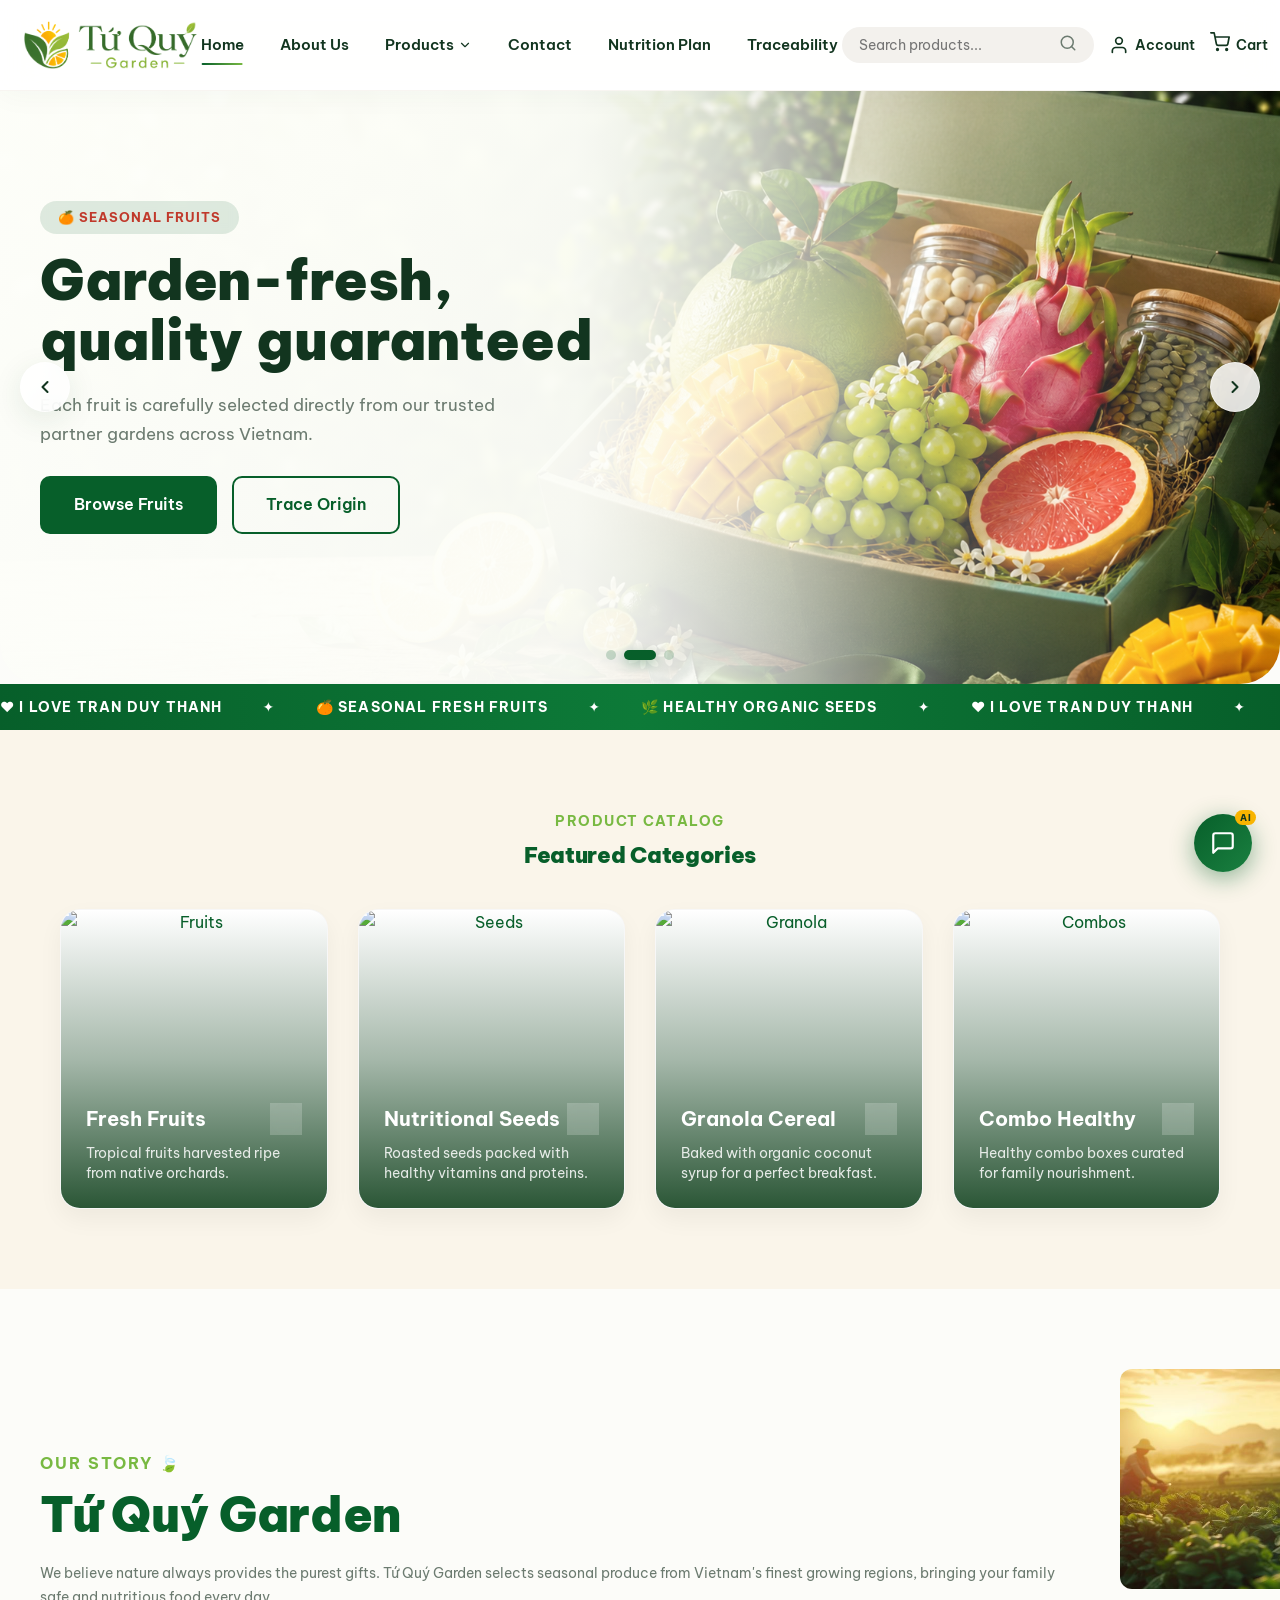
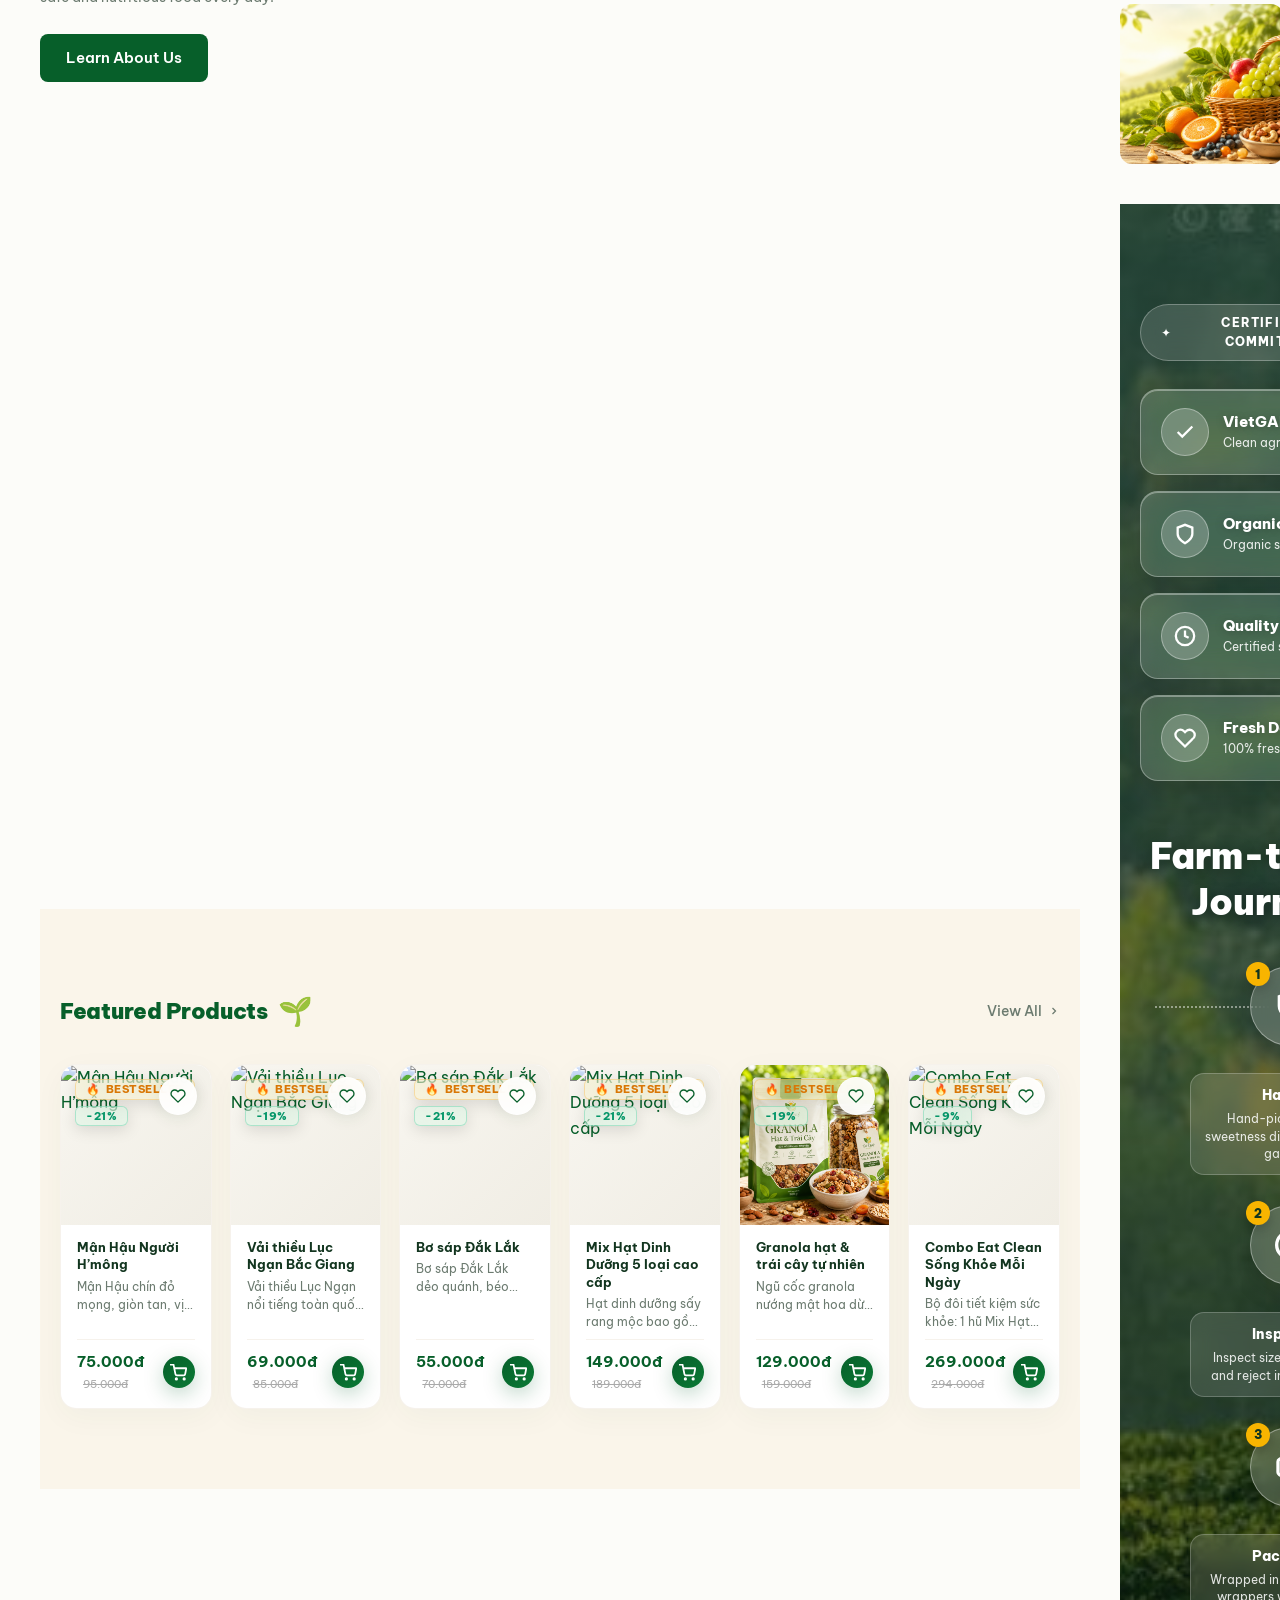
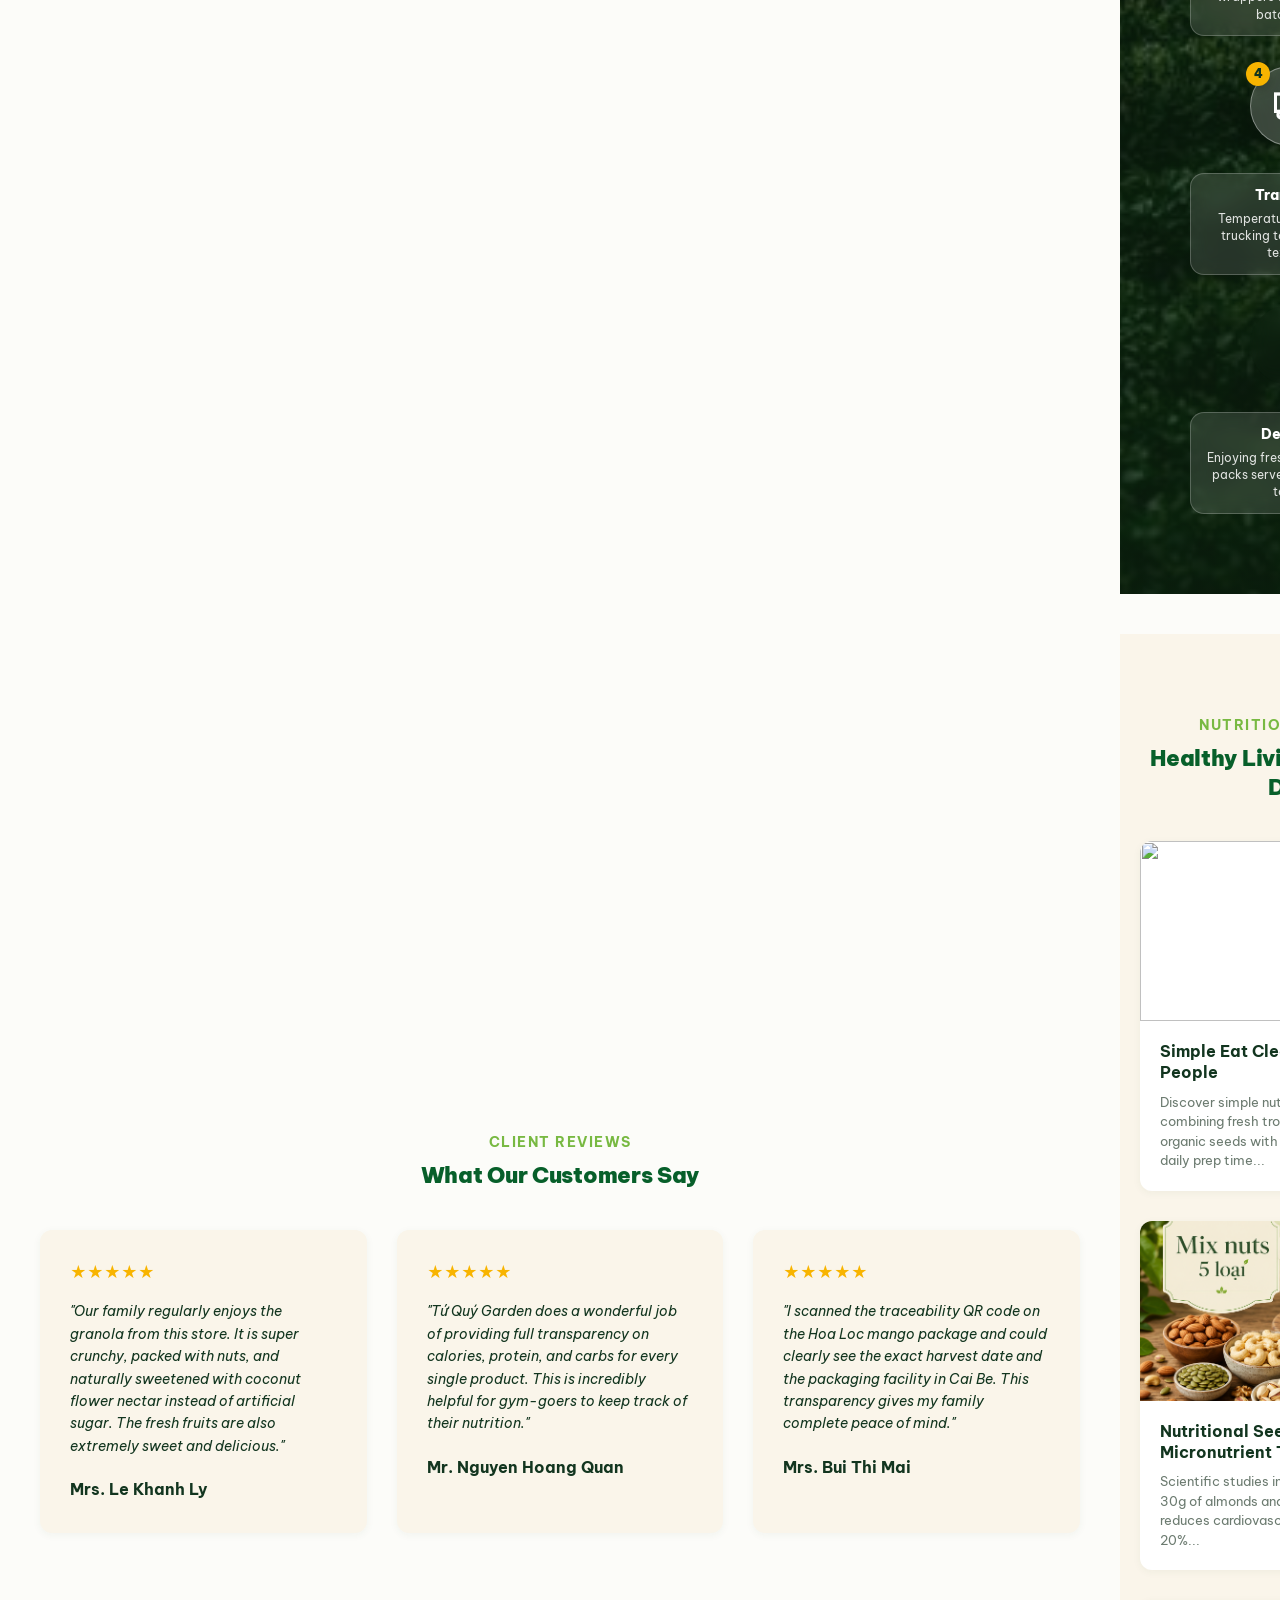
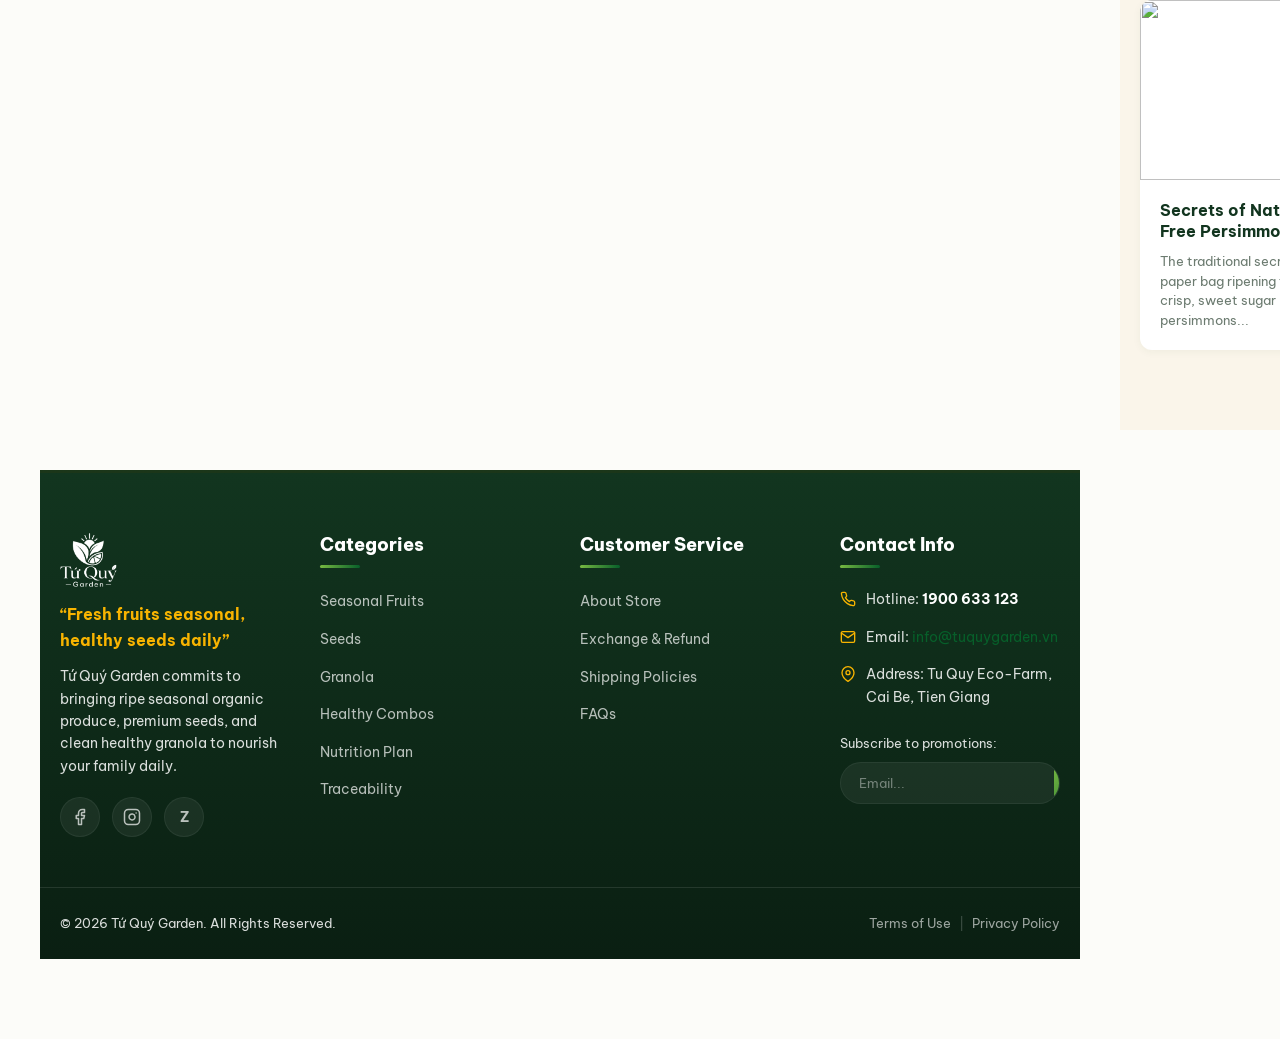
==== commit 2e54802b: "Fix form fields: add id and name attributes to newsletter inputs" ====
--- a/index.html
+++ b/index.html
@@ -798,7 +798,7 @@
           <span class="lang-en">Subscribe now to get a 10% voucher discount and green organic recipes delivered weekly.</span>
         </p>
         <form class="newsletter-inline-form" id="home-newsletter-form" style="display: flex; max-width: 520px; margin: 0 auto; gap: 10px; flex-wrap: wrap;">
-          <input type="email" placeholder="Enter your email address..." required style="flex: 1; padding: 14px 22px; border-radius: 10px; border: none; font-size: 15px; outline: none; min-width: 250px; background:rgba(255,255,255,0.95);">
+          <input type="email" id="home-newsletter-email" name="email" placeholder="Enter your email address..." required style="flex: 1; padding: 14px 22px; border-radius: 10px; border: none; font-size: 15px; outline: none; min-width: 250px; background:rgba(255,255,255,0.95);">
           <button type="submit" class="btn btn-secondary" style="color: var(--color-text-dark); background-color: var(--color-yellow); min-width: 130px; border-radius:10px; font-weight:700;">
             <span class="lang-vi">Đăng ký ngay</span><span class="lang-en">Subscribe</span>
           </button>
@@ -883,7 +883,7 @@
             <span class="lang-en">Subscribe to promotions:</span>
           </p>
           <form class="newsletter-form" id="footer-newsletter-form">
-            <input type="email" placeholder="Email..." required>
+            <input type="email" id="footer-newsletter-email" name="email" placeholder="Email..." required>
             <button type="submit" class="btn btn-secondary">Ok</button>
           </form>
         </div>
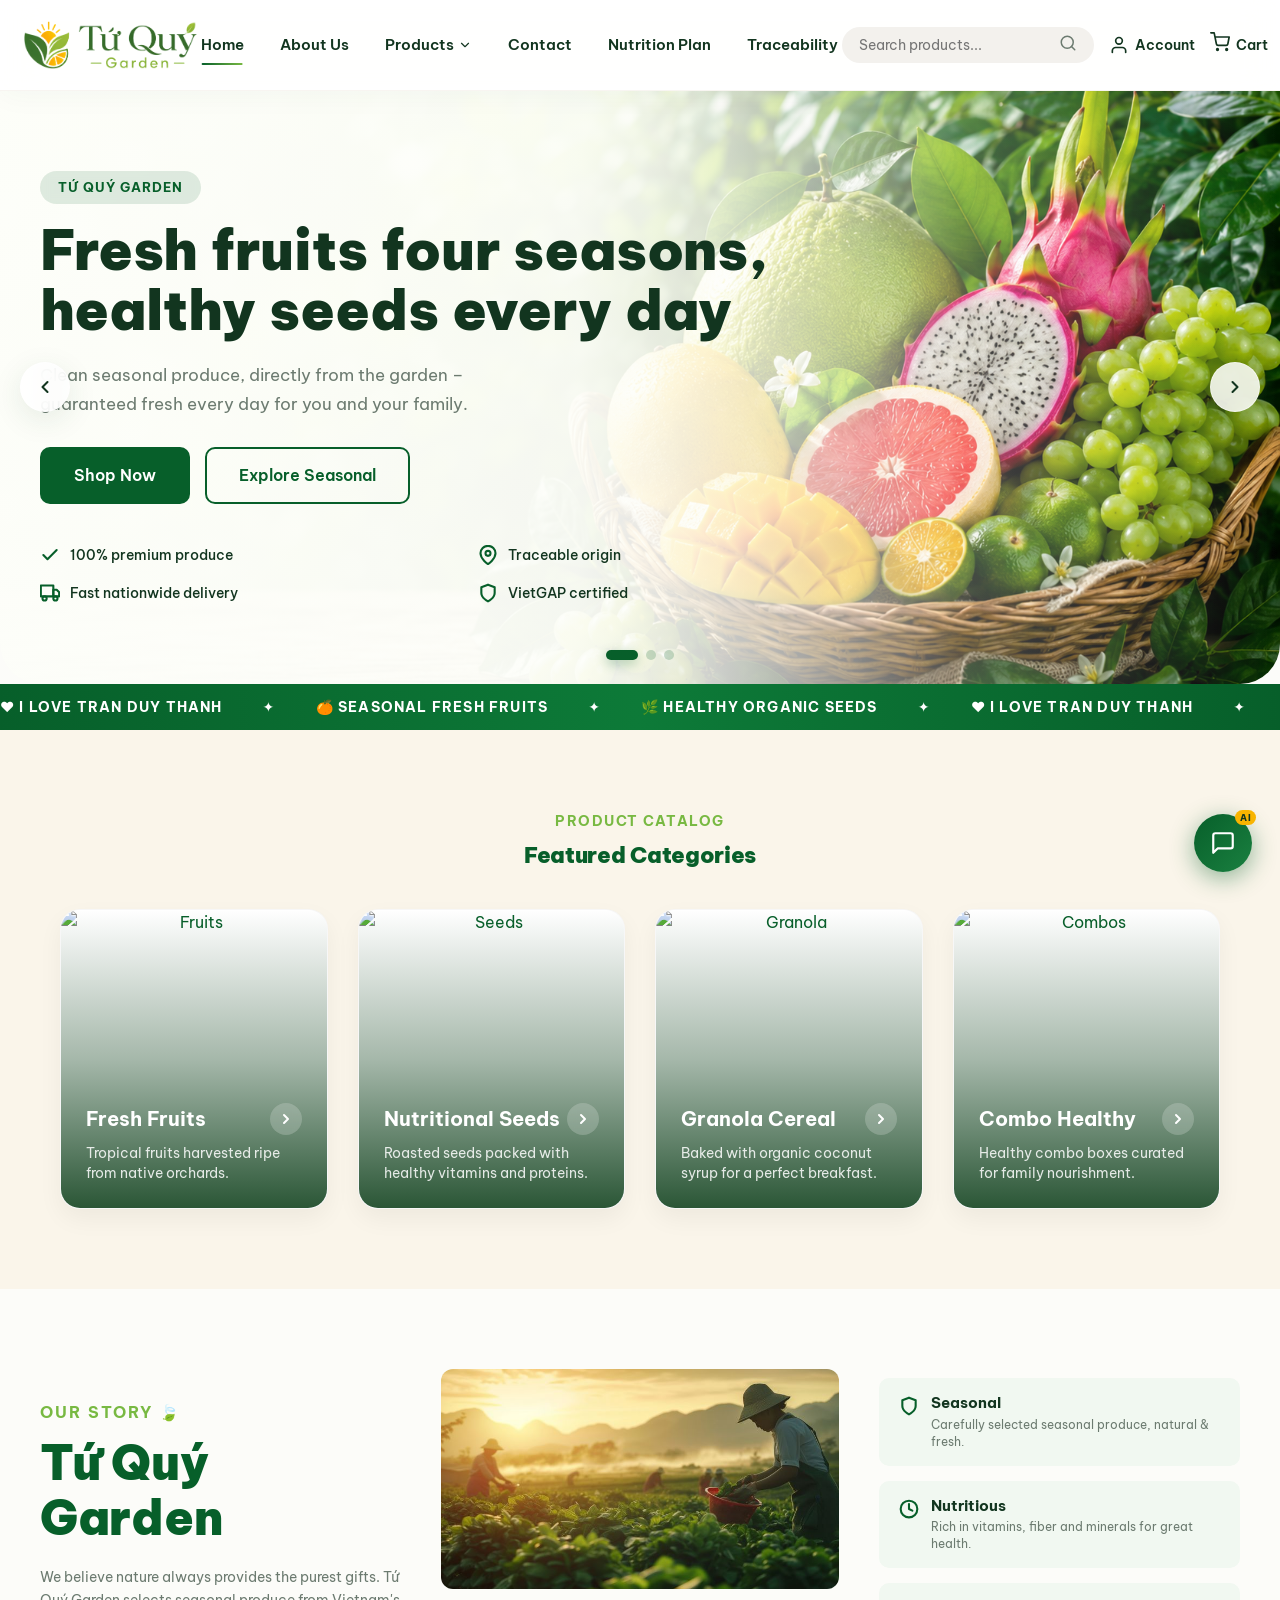
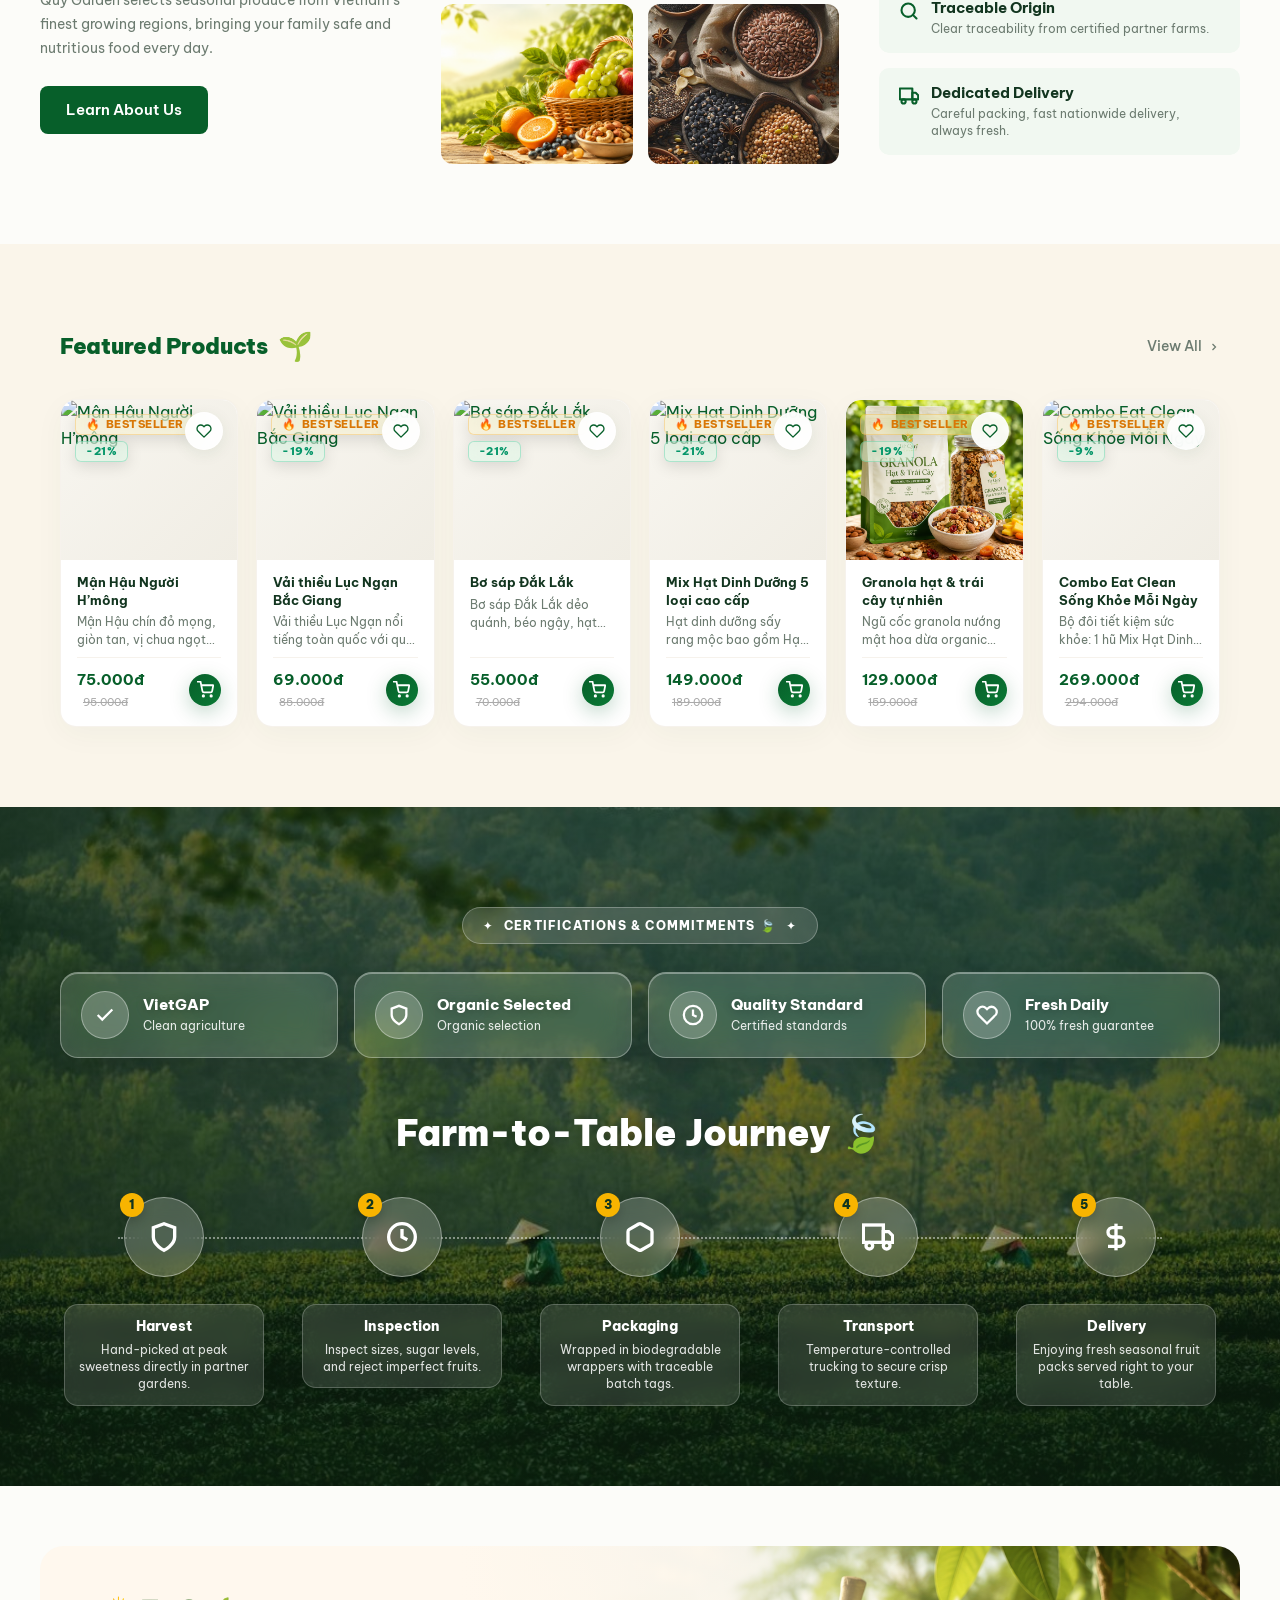
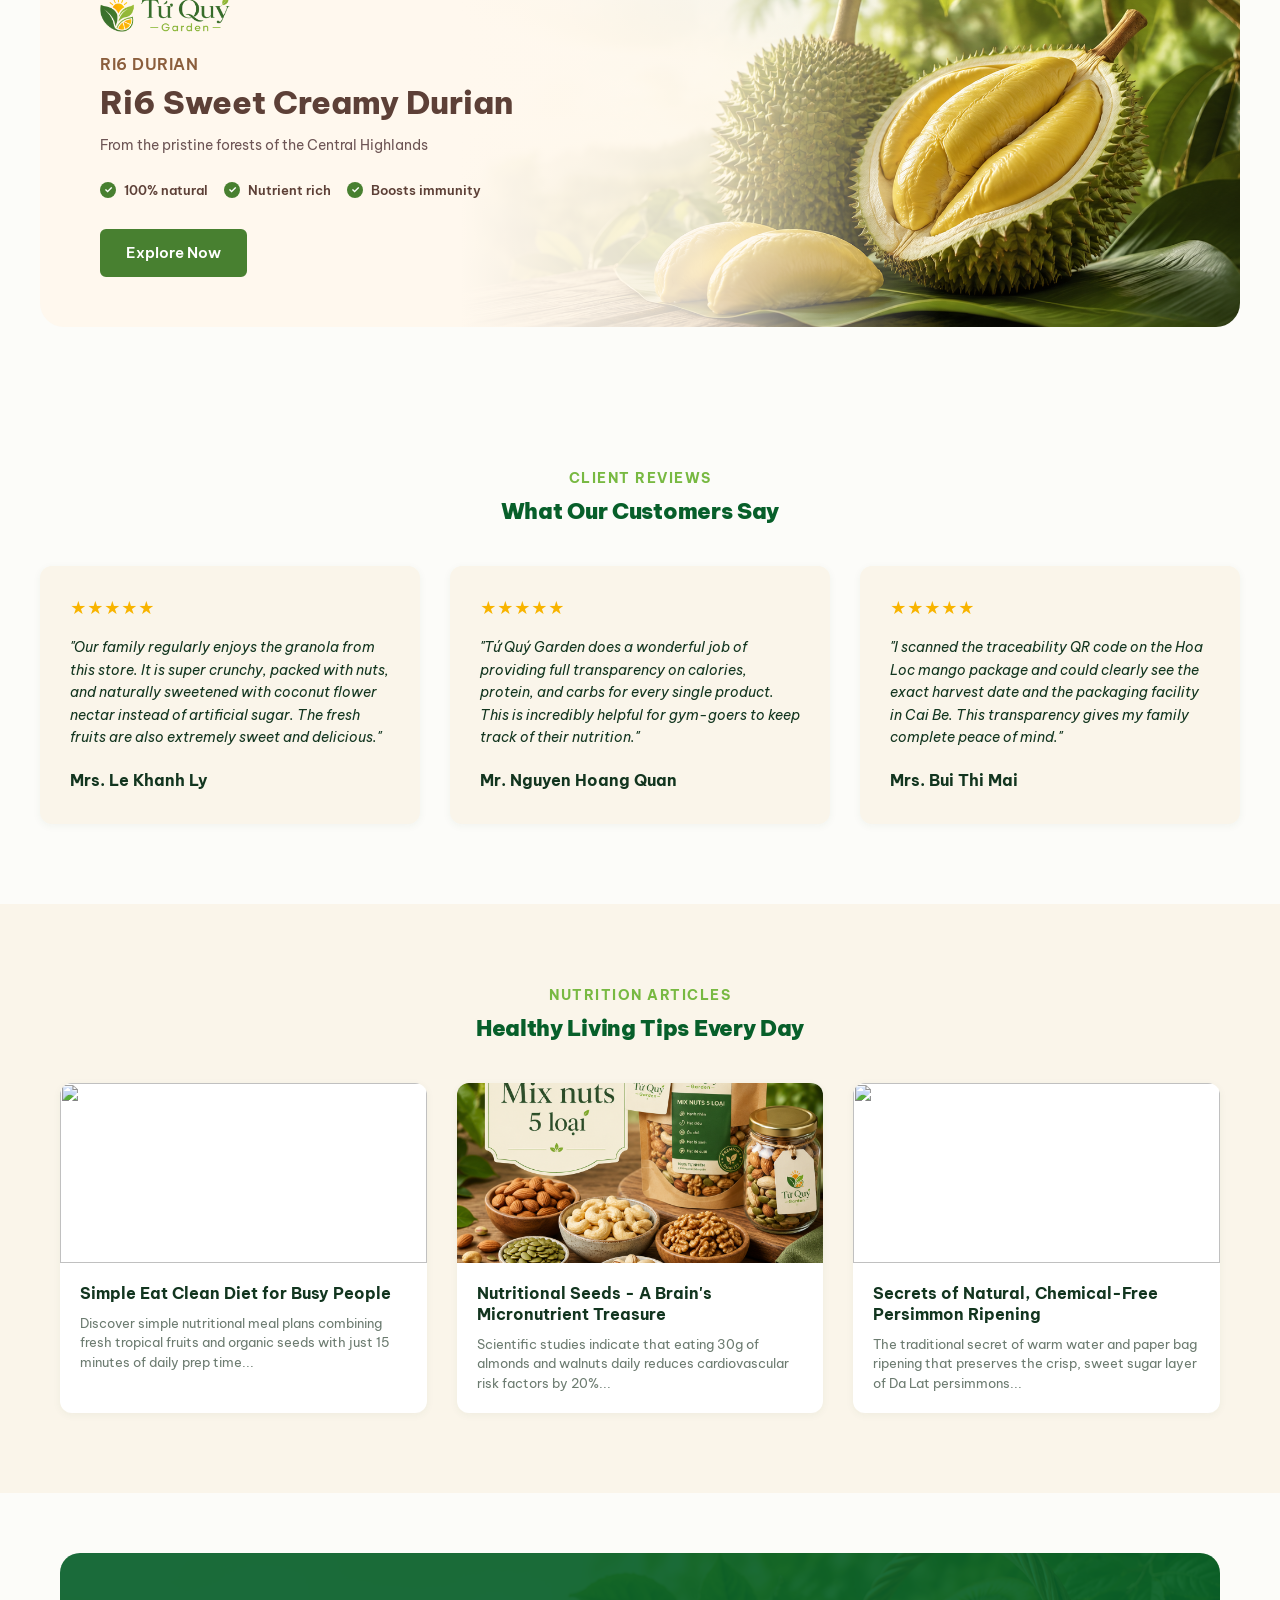
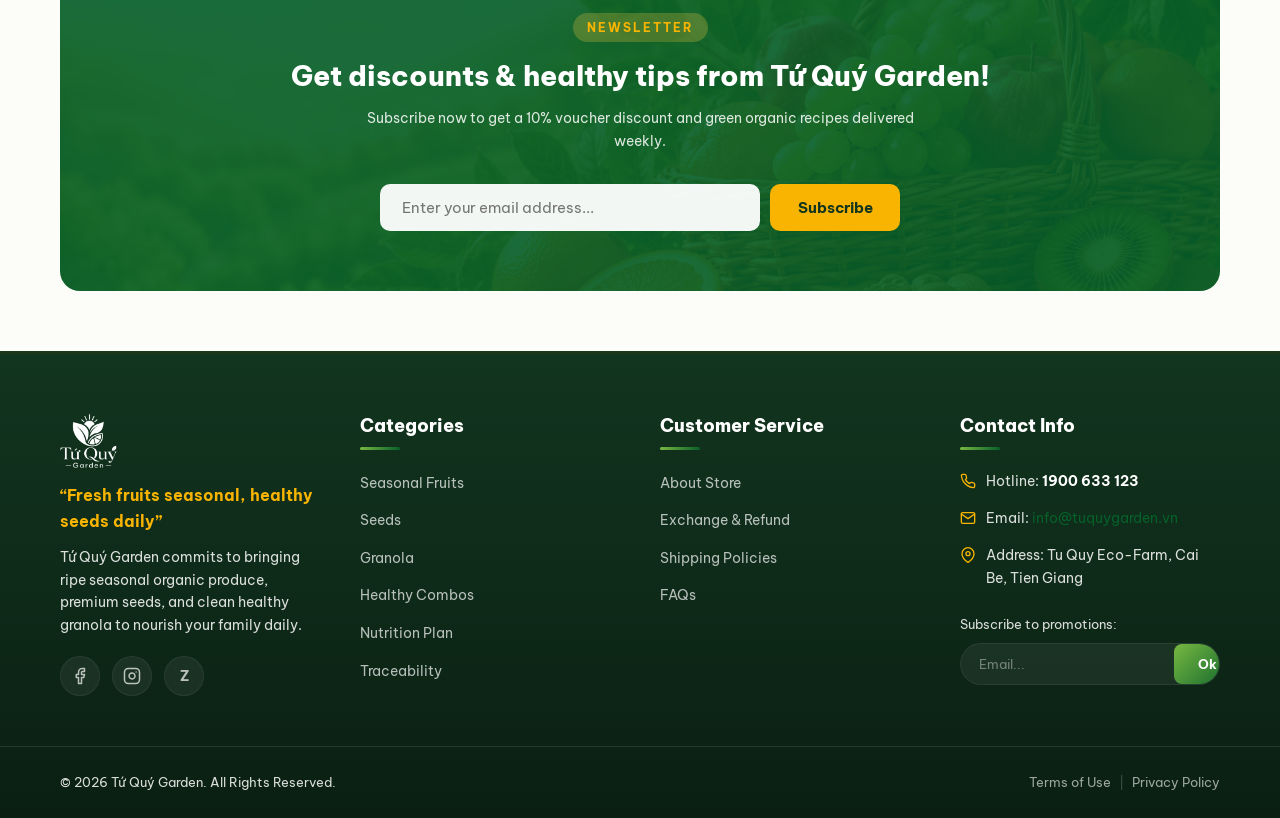
==== commit 99177f3b: "Update index.html and add new scripts" ====
--- a/index.html
+++ b/index.html
@@ -552,6 +552,9 @@
           </div>
         </div>
       </div>
+    </div>
+  </section>
+
   <!-- PERSONALIZED RECOMMENDATIONS SECTION -->
   <section id="personalized-recommendations-section" class="section" style="display:none; padding-bottom: 0;">
     <div class="container">
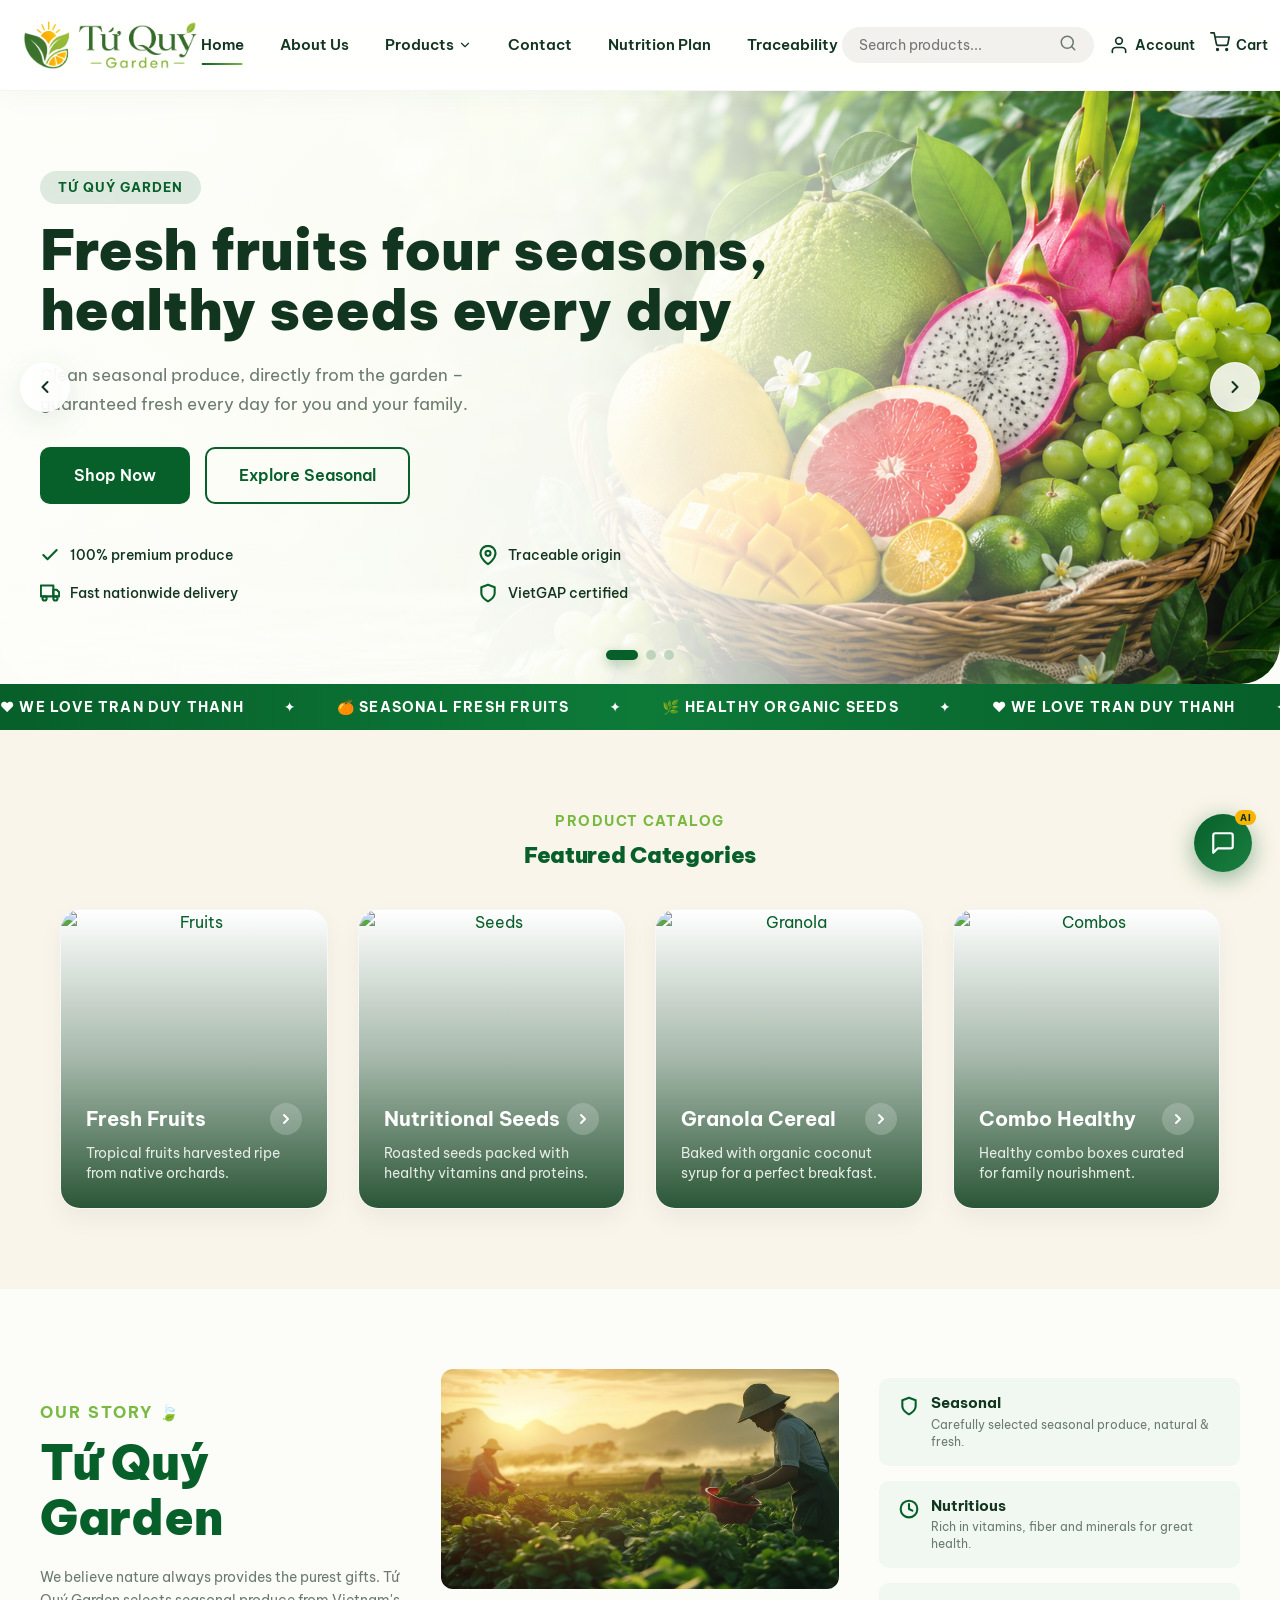
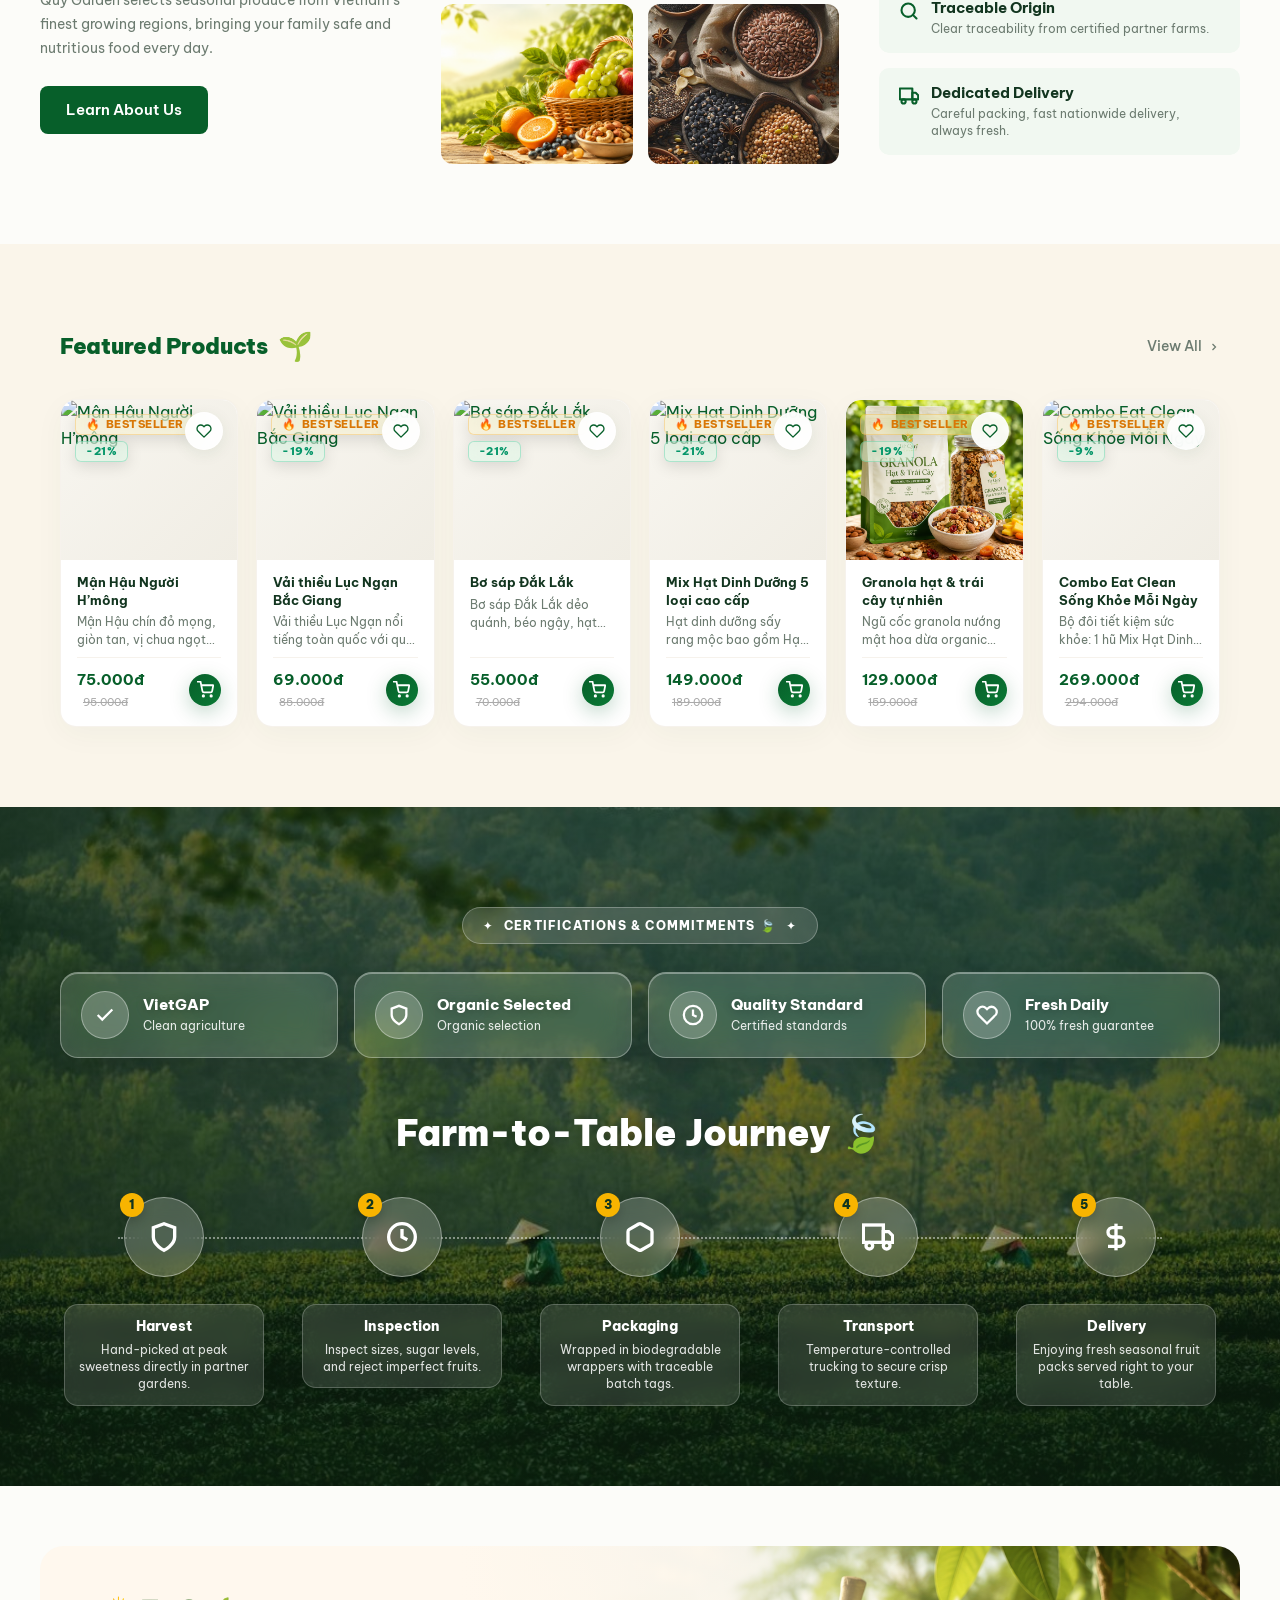
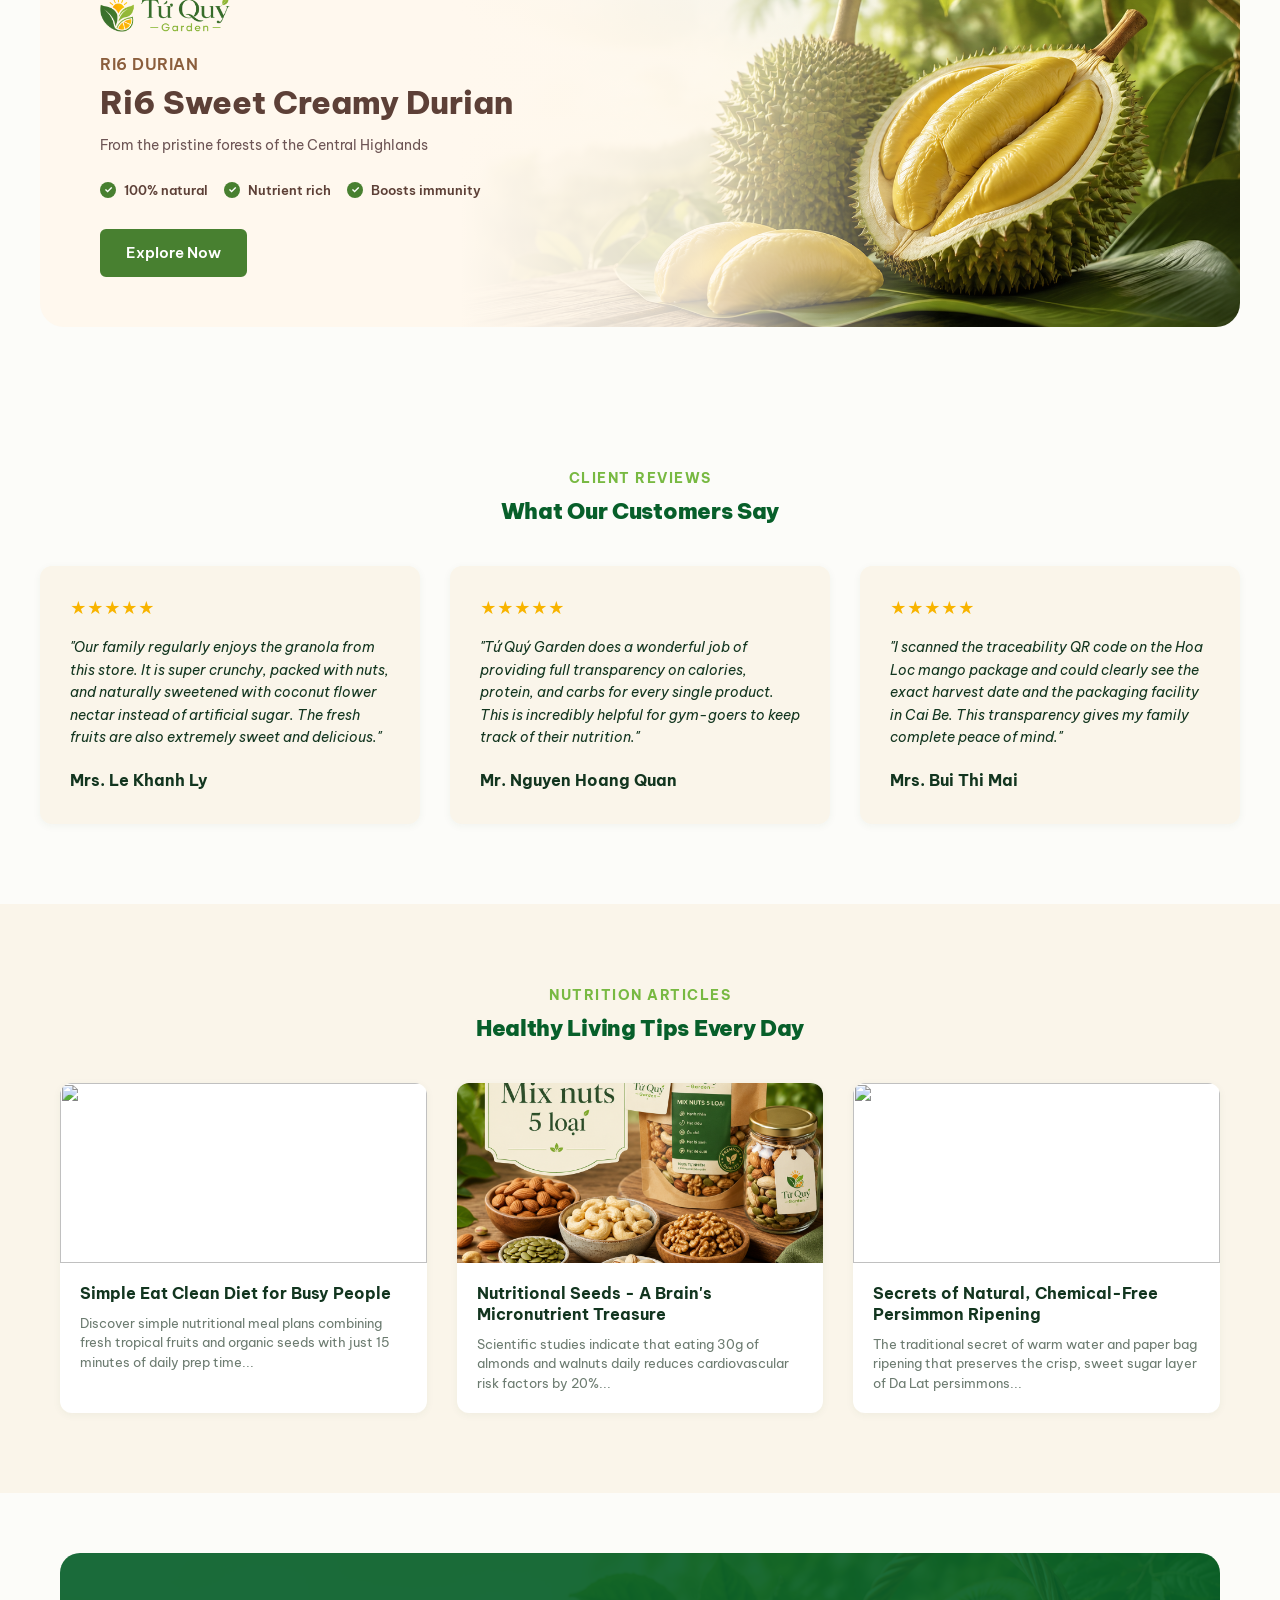
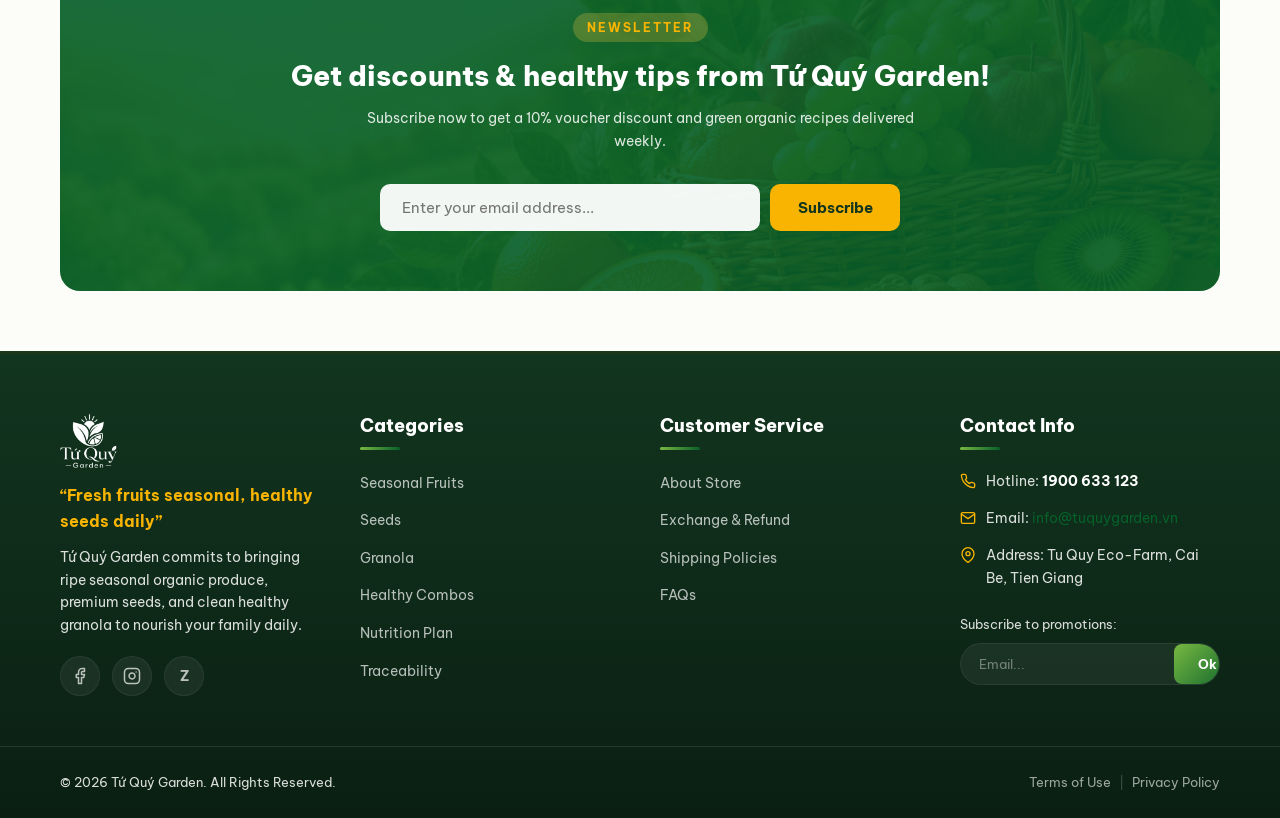
==== commit bb723000: "Update files" ====
--- a/index.html
+++ b/index.html
@@ -340,25 +340,25 @@
   <!-- MARQUEE BANNER -->
   <div class="marquee-wrapper">
     <div class="marquee-content">
-      <span>❤️ I LOVE TRAN DUY THANH</span>
+      <span>❤️ WE LOVE TRAN DUY THANH</span>
       <span>✦</span>
       <span>🍊 Seasonal Fresh Fruits</span>
       <span>✦</span>
       <span>🌿 Healthy Organic Seeds</span>
       <span>✦</span>
-      <span>❤️ I LOVE TRAN DUY THANH</span>
+      <span>❤️ WE LOVE TRAN DUY THANH</span>
       <span>✦</span>
       <span>🍊 Seasonal Fresh Fruits</span>
       <span>✦</span>
       <span>🌿 Healthy Organic Seeds</span>
       <span>✦</span>
-      <span>❤️ I LOVE TRAN DUY THANH</span>
+      <span>❤️ WE LOVE TRAN DUY THANH</span>
       <span>✦</span>
       <span>🍊 Seasonal Fresh Fruits</span>
       <span>✦</span>
       <span>🌿 Healthy Organic Seeds</span>
       <span>✦</span>
-      <span>❤️ I LOVE TRAN DUY THANH</span>
+      <span>❤️ WE LOVE TRAN DUY THANH</span>
       <span>✦</span>
       <span>🍊 Seasonal Fresh Fruits</span>
       <span>✦</span>
